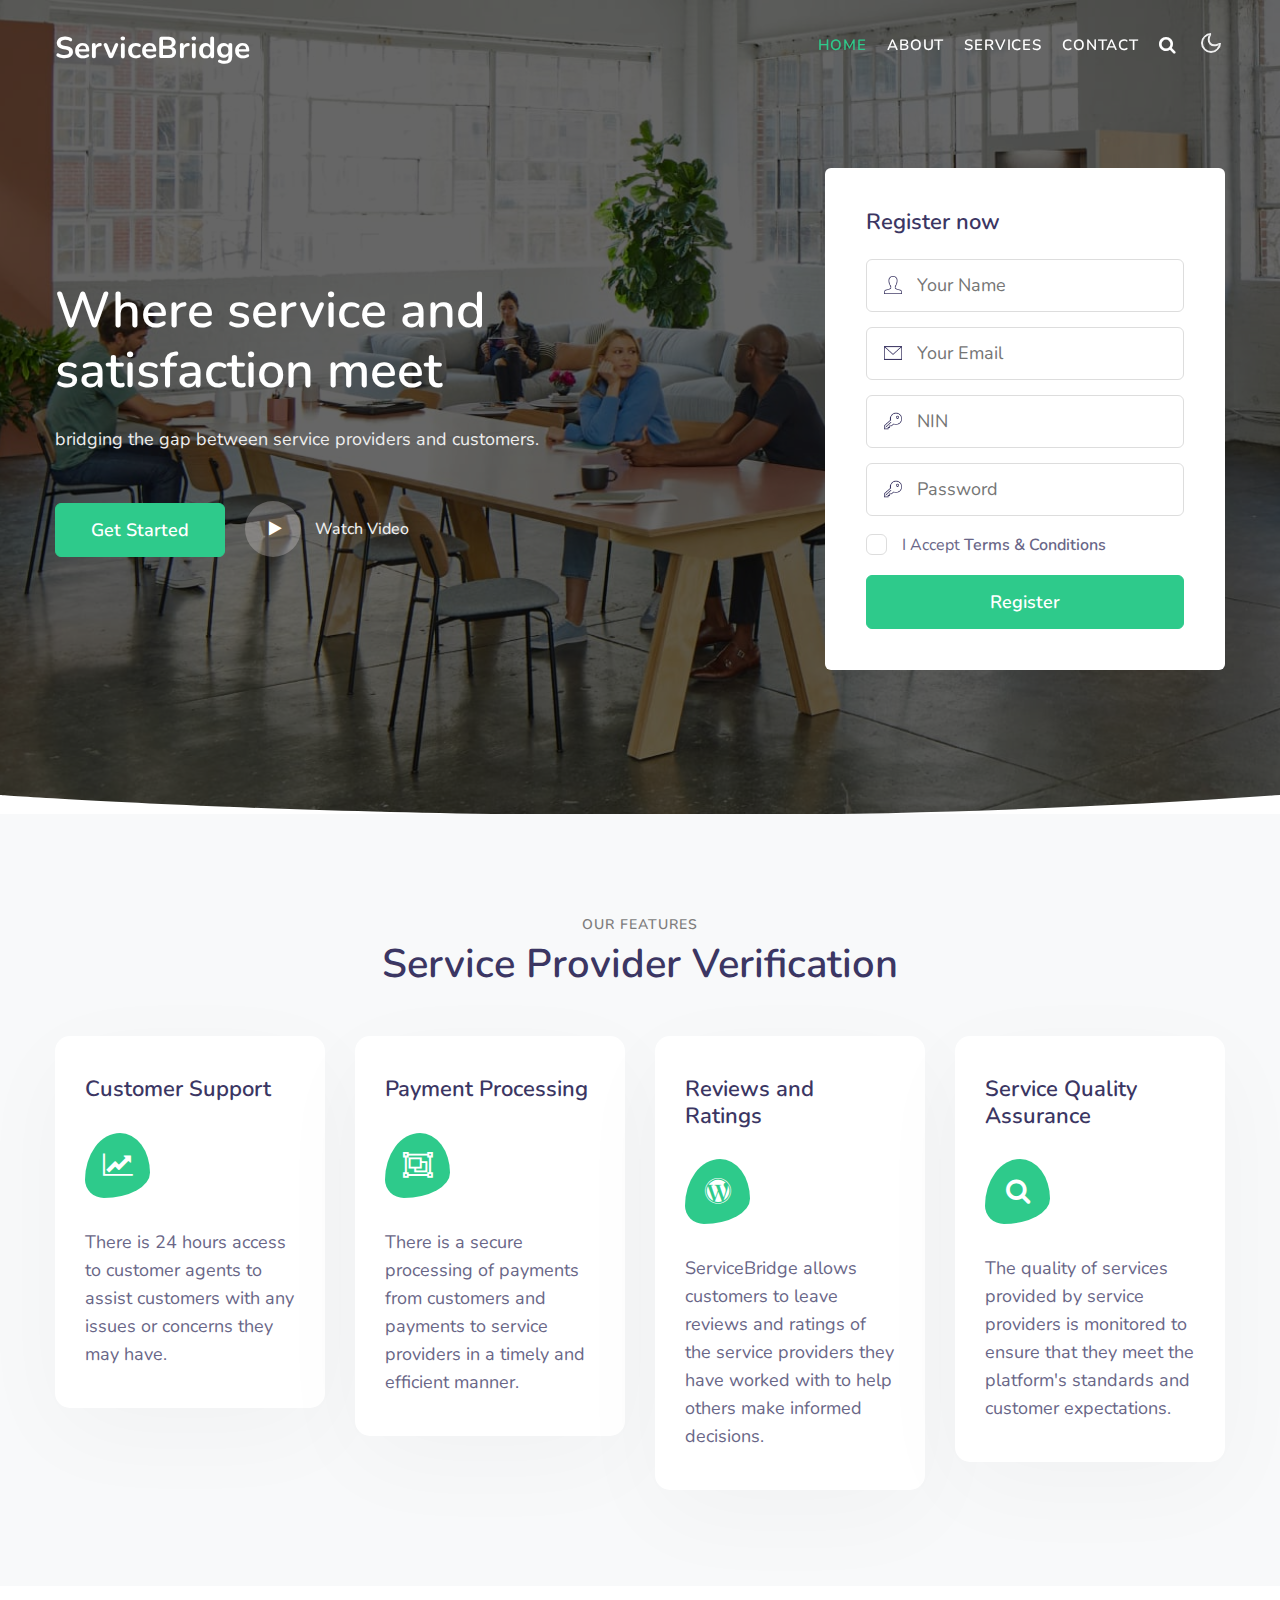
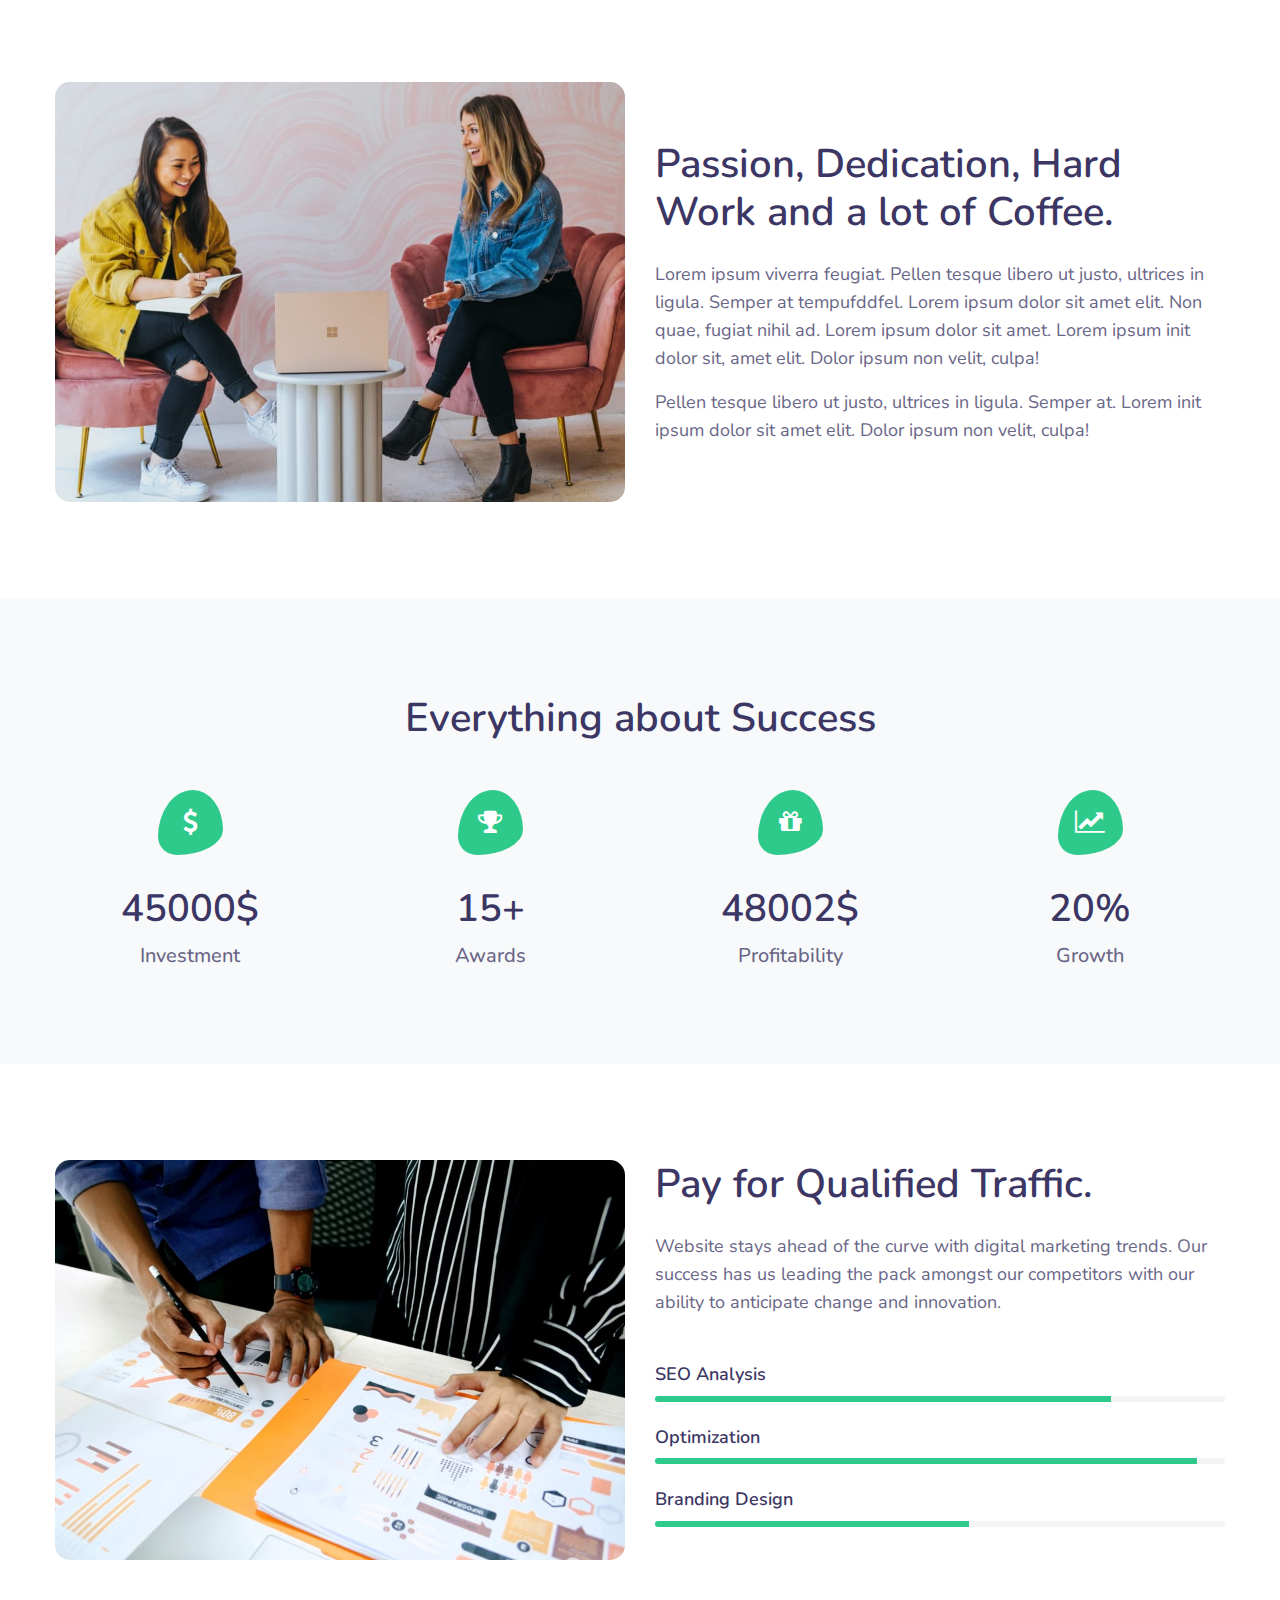
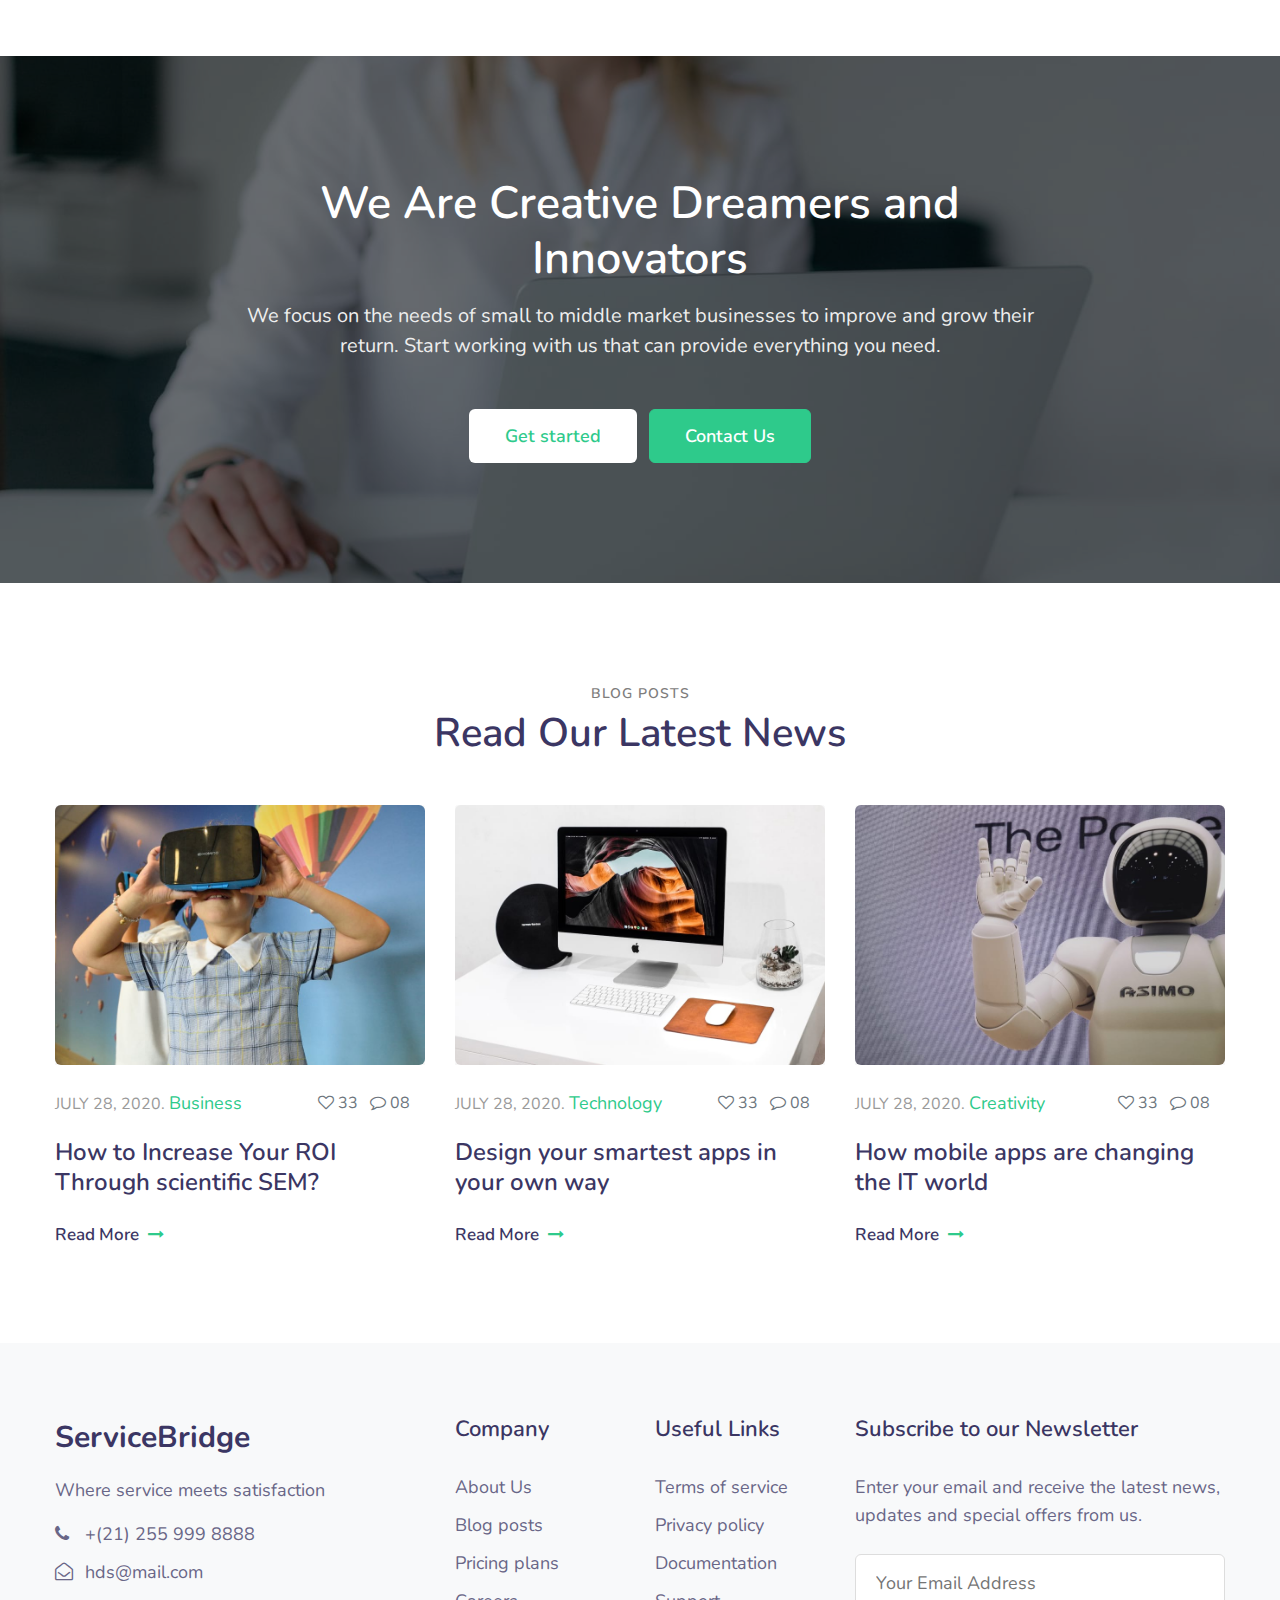
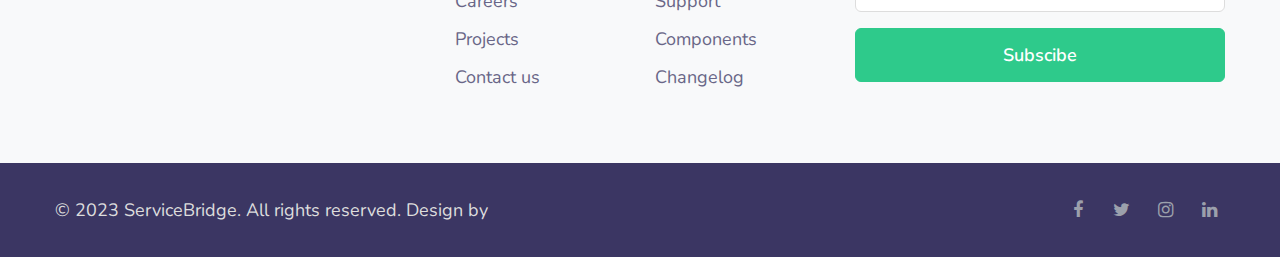
==== index.html @ 6a040a35 "Update index.html" ====
<!doctype html>
<html lang="en">
  <head>
    <!-- Required meta tags -->
    <meta charset="utf-8">
    <meta name="viewport" content="width=device-width, initial-scale=1, shrink-to-fit=no">

    <title>ServiceBridge</title>

    <!-- google fonts -->
    <link href="//fonts.googleapis.com/css?family=Nunito:400,700&display=swap" rel="stylesheet">

    <!-- Template CSS -->
    <link rel="stylesheet" href="assets/css/style-starter.css">
  </head>
  <body>
<!--header-->
<header id="site-header" class="fixed-top">
  <div class="container">
      <nav class="navbar navbar-expand-lg stroke px-0">
          <h1> <a class="navbar-brand" href="index.html">
                 ServiceBridge
              </a></h1>
          <!-- if logo is image enable this   
  <a class="navbar-brand" href="#index.html">
      <img src="image-path" alt="Your logo" title="Your logo" style="height:35px;" />
  </a> -->
          <button class="navbar-toggler  collapsed bg-gradient" type="button" data-toggle="collapse"
              data-target="#navbarTogglerDemo02" aria-controls="navbarTogglerDemo02" aria-expanded="false"
              aria-label="Toggle navigation">
              <span class="navbar-toggler-icon fa icon-expand fa-bars"></span>
              <span class="navbar-toggler-icon fa icon-close fa-times"></span>
          </button>

          <div class="collapse navbar-collapse" id="navbarTogglerDemo02">
              <ul class="navbar-nav ml-auto">
                  <li class="nav-item active">
                      <a class="nav-link" href="index.html">Home <span class="sr-only">(current)</span></a>
                  </li>
                  <li class="nav-item @@about__active">
                      <a class="nav-link" href="about.html">About</a>
                  </li>
                  <li class="nav-item @@services__active">
                      <a class="nav-link" href="services.html">Services</a>
                  </li>
                  <li class="nav-item @@contact__active">
                      <a class="nav-link" href="contact.html">Contact</a>
                  </li>
                  <!--/search-right-->
                  <div class="search-right">
                      <a href="#search" title="search"><span class="fa fa-search" aria-hidden="true"></span></a>
                      <!-- search popup -->
                      <div id="search" class="pop-overlay">
                          <div class="popup">

                              <form action="error.html" method="GET" class="search-box">
                                  <input type="search" placeholder="Enter Keyword" name="search" required="required"
                                      autofocus="">
                                  <button type="submit" class="btn"><span class="fa fa-search"
                                          aria-hidden="true"></span></button>
                              </form>

                          </div>
                          <a class="close" href="#close">×</a>
                      </div>
                      <!-- /search popup -->
                  </div>
                  <!--//search-right-->
              </ul>
          </div>
          <!-- toggle switch for light and dark theme -->
          <div class="mobile-position">
              <nav class="navigation">
                  <div class="theme-switch-wrapper">
                      <label class="theme-switch" for="checkbox">
                          <input type="checkbox" id="checkbox">
                          <div class="mode-container">
                              <i class="gg-sun"></i>
                              <i class="gg-moon"></i>
                          </div>
                      </label>
                  </div>
              </nav>
          </div>
          <!-- //toggle switch for light and dark theme -->
      </nav>
  </div>
</header>
<!--/header-->
<!-- banner section -->
<section id="home" class="w3l-banner py-5">
    <div class="container py-lg-5 py-md-4 mt-lg-0 mt-5">
        <div class="row align-items-center py-lg-5 py-4 mt-4">
            <div class="col-lg-6 col-sm-12">
                <h3 class="mb-md-4 mb-3">Where service and satisfaction meet</h3>
                <p>bridging the gap between service providers and customers.</p>
                <div class="mt-md-5 mt-4">
                    <a class="btn btn-primary btn-style" href="about.html"> Get Started </a>
                    <a href="#small-dialog" class="popup-with-zoom-anim play-view text-center pl-3">
                        <span class="video-play-icon">
                            <span class="fa fa-play"></span>
                        </span>
                    </a>
                    <span class="watch">
                        Watch Video
                    </span>
                    <!-- dialog itself, mfp-hide class is required to make dialog hidden -->
                    <div id="small-dialog" class="zoom-anim-dialog mfp-hide">
                        <iframe src="https://www.youtube.com/embed/d67nLyjN4hQ" allow="autoplay; fullscreen"
                            allowfullscreen=""></iframe>
                    </div>
                </div>
            </div>
            <div class="col-lg-5 offset-lg-1 col-md-8 col-sm-10 mt-lg-0 mt-5">
                <div class="banner-form-w3">
                    <!-- banner form -->
                    <form action="#" method="post">
                        <h5 class="mb-4">Register now</h5>
                        <div class="form-style-w3ls">
                            <input placeholder="Your Name" name="name" type="text" required="">
                            <input placeholder="Your Email" name="email" type="email" required="">
                            <input placeholder="NIN" name="NIN" type="password" required="">
                            <input placeholder="Password" name="password" type="password" required="">
                            <label class="check-remember container1 mb-3">
                                <input type="checkbox">
                                <span class="checkmark"></span>
                            </label>
                            <p class="remember mb-3">I Accept <a href="#accept">Terms & Conditions</a></p>

                            <button class="btn btn-style btn-primary w-100"> Register</button>
                        </div>
                    </form>
                    <!-- //banner form -->
                </div>
            </div>
        </div>
    </div>
</section>
<!-- //banner section -->
<!-- banner bottom shape -->
<div class="position-relative">
    <div class="shape overflow-hidden">
        <svg viewBox="0 0 2880 48" fill="none" xmlns="http://www.w3.org/2000/svg">
            <path d="M0 48H1437.5H2880V0H2160C1442.5 52 720 0 720 0H0V48Z" fill="currentColor"></path>
        </svg>
    </div>
</div>
<!-- banner bottom shape -->

<!-- /bottom-grids-->
	<section class="w3l-bottom-grids-6 py-5" id="features">
		<div class="container py-lg-5 py-md-4">
            <div class="text-center">
                <span class="title-small">Our Features</span>
                <h3 class="title-big mb-sm-5 mb-4 pb-sm-0 pb-2">Service Provider Verification</h3>
            </div>
			<div class="grids-area-hny main-cont-wthree-fea row">
				<div class="col-lg-3 col-md-6 grids-feature">
					<div class="area-box">
						<h4><a href="#feature" class="title-head">Customer Support</a></h4>
						<span class="fa fa-line-chart"></span>
						<p>There is 24 hours access to customer agents to assist customers with any issues or concerns they may have.</p>
					</div>
				</div>
				<div class="col-lg-3 col-md-6 grids-feature mt-sm-0 mt-4">
					<div class="area-box">
						<h4><a href="#feature" class="title-head">Payment Processing</a></h4>
						<span class="fa fa-object-group"></span>
						<p>There is a secure processing of payments from customers and payments to service providers in a timely and efficient manner.</p>
					</div>
				</div>
				<div class="col-lg-3 col-md-6 grids-feature mt-lg-0 mt-4">
					<div class="area-box">
						<h4><a href="#feature" class="title-head">Reviews and Ratings</a></h4>
						<span class="fa fa-wordpress"></span>
						<p>ServiceBridge allows customers to leave reviews and ratings of the service providers they have worked with to help others make informed decisions.</p>
					</div>
				</div>
				<div class="col-lg-3 col-md-6 grids-feature mt-lg-0 mt-4">
					<div class="area-box">
						<h4><a href="#feature" class="title-head">Service Quality Assurance</a></h4>
						<span class="fa fa-search"></span>
						<p>The quality of services provided by service providers is monitored to ensure that they meet the platform's standards and customer expectations.</p>
					</div>
				</div>
			</div>
		</div>
	</section>
	<!-- //bottom-grids-->
<!-- home page about section -->
<section class="w3l-index3" id="about">
    <div class="midd-w3 py-5">
        <div class="container py-lg-5 py-md-3">
            <div class="row">
                <div class="col-lg-6">
                    <div class="position-relative">
                        <img src="assets/images/about1.jpg" alt="" class="radius-image-full img-fluid">
                    </div>
                </div>
                <div class="col-lg-6 mt-lg-0 mt-md-5 mt-4 align-self">
                    <h3 class="title-big mx-0">Passion, Dedication, Hard Work and a lot of Coffee.</h3>
                    <p class="mt-md-4 mt-3">Lorem ipsum viverra feugiat. Pellen tesque libero ut justo,
                        ultrices in ligula. Semper at tempufddfel. Lorem ipsum dolor sit amet 
                        elit. Non quae, fugiat nihil ad. Lorem ipsum dolor sit amet. Lorem ipsum init
                        dolor sit, amet elit. Dolor ipsum non velit, culpa!</p>
                    <p class="mt-3">Pellen tesque libero ut justo,
                        ultrices in ligula. Semper at. Lorem init ipsum dolor sit amet elit. Dolor ipsum non velit, culpa!</p>
                </div>
            </div>
        </div>
    </div>
</section>
<!-- //home page about section -->

<!-- stats -->
<section class="w3l-stats py-lg-5 py-4" id="stats">
    <div class="container py-md-5 py-4">
        <h3 class="title-big mb-md-5 mb-5 text-center">Everything about Success</h3>
        <div class="row stats-con">
            <div class="col-md-3 col-6 stats_info counter_grid">
                <span class="fa fa-dollar"></span>
                <p class="counter">45000$</p>
                <h4>Investment</h4>
            </div>
            <div class="col-md-3 col-6 stats_info counter_grid1">
                <span class="fa fa-trophy"></span>
                <p class="counter">15+</p>
                <h4>Awards</h4>
            </div>
            <div class="col-md-3 col-6 stats_info counter_grid mt-md-0 mt-5">
                <span class="fa fa-gift"></span>
                <p class="counter">48002$</p>
                <h4>Profitability</h4>
            </div>
            <div class="col-md-3 col-6 stats_info counter_grid2 mt-md-0 mt-5">
                <span class="fa fa-line-chart"></span>
                <p class="counter">20%</p>
                <h4>Growth</h4>
            </div>
        </div>
    </div>
</section>
<!-- //stats -->


<!-- home page skills section -->
<section class="w3l-skills" id="skills">
    <div class="midd-w3 py-5">
        <div class="container py-lg-5 py-md-3">
            <div class="row">
                <div class="col-lg-6">
                    <img src="assets/images/seo.jpg" alt="" class="radius-image-full img-fluid">
                </div>
                <div class="col-lg-6 mt-lg-0 mt-md-5 mt-4">
                    <h3 class="title-big mx-0">Pay for Qualified Traffic.</h3>
                    <p class="mt-md-4 mt-3">Website stays ahead of the curve with digital marketing trends. Our success has us
                        leading the pack amongst our competitors with our ability to anticipate change
                        and innovation. </p>
                    <div class="skills-bars mt-md-5 mt-4">
                        <div class="progress-info">
                            <h6 class="progress-tittle">SEO Analysis</h6>
                            <div class="progress">
                                <div class="progress-bar progress-bar-striped" role="progressbar" style="width: 80%"
                                    aria-valuenow="80" aria-valuemin="0" aria-valuemax="100">
                                </div>
                            </div>
                        </div>
                        <div class="progress-info">
                            <h6 class="progress-tittle">Optimization
                            </h6>
                            <div class="progress">
                                <div class="progress-bar progress-bar-striped" role="progressbar" style="width: 95%"
                                    aria-valuenow="95" aria-valuemin="0" aria-valuemax="100">
                                </div>
                            </div>
                        </div>
                        <div class="progress-info">
                            <h6 class="progress-tittle">Branding Design</h6>
                            <div class="progress">
                                <div class="progress-bar progress-bar-striped" role="progressbar" style="width: 55%"
                                    aria-valuenow="55" aria-valuemin="0" aria-valuemax="100">
                                </div>
                            </div>
                        </div>
                    </div>
                </div>
            </div>
        </div>
    </div>
</section>
<!-- //home page skills section -->

<!-- middle -->
<div class="middle py-5">
    <div class="container py-lg-5 py-md-4">
        <div class="welcome-left text-center py-lg-4">
            <h3 class="title-big">We Are Creative Dreamers and Innovators</h3>
            <p>We focus on the needs of small to middle market businesses to improve and grow their return. Start
                working with us that can provide everything you need.</p>
            <a href="#started" class="btn btn-style btn-white mt-sm-5 mt-4 mr-2">Get started</a>
            <a href="contact.html" class="btn btn-style btn-primary mt-sm-5 mt-4">Contact Us</a>
        </div>
    </div>
</div>
<!-- //middle -->
<div class="w3l-homeblog py-5" id="homeblog">
    <div class="container py-lg-5 py-md-4">
        <h6 class="title-small text-center">Blog posts</h6>
        <h3 class="title-big mb-md-5 mb-4 pb-md-0 pb-2 text-center">Read Our Latest News</h3>
        <div class="text11-content">
            <div class="row">
                <div class="col-lg-4 col-md-6 item">
                    <div class="card">
                        <div class="card-header p-0 position-relative border-0">
                            <a href="#blog-single">
                                <img class="card-img-bottom d-block radius-image" src="assets/images/blog1.jpg"
                                    alt="Card image cap">
                            </a>
                        </div>
                        <div class="card-body p-0 blog-details">
                            <div class="bottom mt-4">
                                <div>
                                    <h6 class="">July 28, 2020.</h6>
                                    <a href="#admin" class="post">Business</a>
                                </div>
                                <ul class="list-unstyled mb-0">
                                    <li class="list-inline-item mr-2 mb-0"><a href="#url" class="text-muted like"><i
                                                class="fa fa-heart-o mr-1"></i>33</a></li>
                                    <li class="list-inline-item"><a href="#url" class="text-muted comments"><i
                                                class="fa fa-comment-o mr-1"></i>08</a></li>
                                </ul>
                            </div>
                            <a href="#blog-single" class="blog-desc">How to Increase Your ROI Through scientific
                                SEM?</a>
                            <a href="#read" class="read">Read more <span class="fa fa-long-arrow-right"></span></a>
                        </div>
                    </div>
                </div>
                <div class="col-lg-4 col-md-6 item mt-md-0 mt-5">
                    <div class="card">
                        <div class="card-header p-0 position-relative border-0">
                            <a href="#blog-single">
                                <img class="card-img-bottom d-block radius-image" src="assets/images/blog2.jpg"
                                    alt="Card image cap">
                            </a>
                        </div>
                        <div class="card-body p-0 blog-details">
                            <div class="bottom mt-4">
                                <div>
                                    <h6 class="">July 28, 2020.</h6>
                                    <a href="#admin" class="post">Technology</a>
                                </div>
                                <ul class="list-unstyled mb-0">
                                    <li class="list-inline-item mr-2 mb-0"><a href="#url" class="text-muted like"><i
                                                class="fa fa-heart-o mr-1"></i>33</a></li>
                                    <li class="list-inline-item"><a href="#url" class="text-muted comments"><i
                                                class="fa fa-comment-o mr-1"></i>08</a></li>
                                </ul>
                            </div>
                            <a href="#blog-single" class="blog-desc">
                                Design your smartest apps in your own way
                            </a>
                            <a href="#read" class="read">Read more <span class="fa fa-long-arrow-right"></span></a>
                        </div>
                    </div>
                </div>
                <div class="col-lg-4 col-md-6 item mt-lg-0 mt-5">
                    <div class="card">
                        <div class="card-header p-0 position-relative border-0">
                            <a href="#blog-single">
                                <img class="card-img-bottom d-block radius-image" src="assets/images/blog3.jpg"
                                    alt="Card image cap">
                            </a>
                        </div>
                        <div class="card-body p-0 blog-details">
                            <div class="bottom mt-4">
                                <div>
                                    <h6 class="">July 28, 2020.</h6>
                                    <a href="#admin" class="post">Creativity</a>
                                </div>
                                <ul class="list-unstyled mb-0">
                                    <li class="list-inline-item mr-2 mb-0"><a href="#url" class="text-muted like"><i
                                                class="fa fa-heart-o mr-1"></i>33</a></li>
                                    <li class="list-inline-item"><a href="#url" class="text-muted comments"><i
                                                class="fa fa-comment-o mr-1"></i>08</a></li>
                                </ul>
                            </div>
                            <a href="#blog-single" class="blog-desc">How mobile apps are changing the IT
                                world</a>
                            <a href="#read" class="read">Read more <span class="fa fa-long-arrow-right"></span></a>
                        </div>
                    </div>
                </div>


            </div>
        </div>
    </div>
</div>
<!-- footer -->
<section class="w3l-footer-29-main">
  <div class="footer-29 py-5">
    <div class="container py-lg-4">
      <div class="row footer-top-29">
        <div class="col-lg-4 col-md-6 col-sm-7 footer-list-29 footer-1 pr-lg-5">
          <div class="footer-logo mb-3">
            <a class="navbar-brand" href="index.html">ServiceBridge</a>
          </div>
          <p>Where service meets satisfaction</p>
          <ul class="mt-3">
            <li><a href="tel:+(21) 255 999 8888"><span class="fa fa-phone"></span> +(21) 255 999 8888</a></li>
            <li><a href="mailto:hdk@mail.com" class="mail"><span class="fa fa-envelope-open-o"></span>
                hds@mail.com</a></li>
          </ul>
        </div>
        <div class="col-lg-2 col-md-6 col-sm-5 col-6 footer-list-29 footer-2 mt-sm-0 mt-5">

          <ul>
            <h6 class="footer-title-29">Company</h6>
            <li><a href="about.html">About Us</a></li>
            <li><a href="#blog"> Blog posts</a></li>
            <li><a href="services.html#pricing"> Pricing plans</a></li>
            <li><a href="#careers"> Careers</a></li>
            <li><a href="#projects"> Projects</a></li>
            <li><a href="contact.html">Contact us</a></li>
          </ul>
        </div>
        <div class="col-lg-2 col-md-6 col-sm-5 col-6 footer-list-29 footer-3 mt-lg-0 mt-5">
          <h6 class="footer-title-29">Useful Links</h6>
          <ul>
            <li><a href="#terms">Terms of service</a></li>
            <li><a href="#privacy"> Privacy policy</a></li>
            <li><a href="#doc"> Documentation</a></li>
            <li><a href="#support"> Support</a></li>
            <li><a href="#components"> Components</a></li>
            <li><a href="#changelog"> Changelog</a></li>
          </ul>

        </div>
        <div class="col-lg-4 col-md-6 col-sm-7 footer-list-29 footer-4 mt-lg-0 mt-5">
          <h6 class="footer-title-29">Subscribe to our Newsletter </h6>
          <p>Enter your email and receive the latest news, updates and special offers from us.</p>

          <form action="#" class="subscribe" method="post">
            <input type="email" name="email" placeholder="Your Email Address" required="">
            <button class="btn btn-style btn-primary w-100 mt-3">Subscibe</button>
          </form>
        </div>
      </div>
    </div>
  </div>
</section>
<!-- //footer -->

<!-- copyright -->
<section class="w3l-copyright">
  <div class="container">
    <div class="row bottom-copies">
      <p class="col-lg-8 copy-footer-29">© 2023 ServiceBridge. All rights reserved. Design by <a
          href="" target="_blank">
          </a></p>

      <div class="col-lg-4 main-social-footer-29">
        <a href="#facebook" class="facebook"><span class="fa fa-facebook"></span></a>
        <a href="#twitter" class="twitter"><span class="fa fa-twitter"></span></a>
        <a href="#instagram" class="instagram"><span class="fa fa-instagram"></span></a>
        <a href="#linkedin" class="linkedin"><span class="fa fa-linkedin"></span></a>
      </div>

    </div>
  </div>

  <!-- move top -->
  <button onclick="topFunction()" id="movetop" title="Go to top">
    &#10548;
  </button>
  <script>
    // When the user scrolls down 20px from the top of the document, show the button
    window.onscroll = function () {
      scrollFunction()
    };

    function scrollFunction() {
      if (document.body.scrollTop > 20 || document.documentElement.scrollTop > 20) {
        document.getElementById("movetop").style.display = "block";
      } else {
        document.getElementById("movetop").style.display = "none";
      }
    }

    // When the user clicks on the button, scroll to the top of the document
    function topFunction() {
      document.body.scrollTop = 0;
      document.documentElement.scrollTop = 0;
    }
  </script>
  <!-- /move top -->
</section>
<!-- //copyright -->

<script src="assets/js/jquery-3.3.1.min.js"></script> <!-- Common jquery plugin -->

<script src="assets/js/theme-change.js"></script><!-- theme switch js (light and dark)-->

<script src="assets/js/owl.carousel.js"></script><!-- owl carousel -->

<!-- script for tesimonials carousel slider -->
<script>
  $(document).ready(function () {
    $("#owl-demo1").owlCarousel({
      loop: true,
      margin: 20,
      nav: false,
      responsiveClass: true,
      responsive: {
        0: {
          items: 1,
          nav: false
        },
        1000: {
          items: 1,
          nav: false,
          loop: false
        }
      }
    })
  })
</script>
<!-- //script for tesimonials carousel slider -->

<!-- magnific popup -->
<script src="assets/js/jquery.magnific-popup.min.js"></script>
<script>
  $(document).ready(function () {
    $('.popup-with-zoom-anim').magnificPopup({
      type: 'inline',

      fixedContentPos: false,
      fixedBgPos: true,

      overflowY: 'auto',

      closeBtnInside: true,
      preloader: false,

      midClick: true,
      removalDelay: 300,
      mainClass: 'my-mfp-zoom-in'
    });

    $('.popup-with-move-anim').magnificPopup({
      type: 'inline',

      fixedContentPos: false,
      fixedBgPos: true,

      overflowY: 'auto',

      closeBtnInside: true,
      preloader: false,

      midClick: true,
      removalDelay: 300,
      mainClass: 'my-mfp-slide-bottom'
    });
  });
</script>
<!-- //magnific popup -->

<!--/MENU-JS-->
<script>
  $(window).on("scroll", function () {
    var scroll = $(window).scrollTop();

    if (scroll >= 80) {
      $("#site-header").addClass("nav-fixed");
    } else {
      $("#site-header").removeClass("nav-fixed");
    }
  });

  //Main navigation Active Class Add Remove
  $(".navbar-toggler").on("click", function () {
    $("header").toggleClass("active");
  });
  $(document).on("ready", function () {
    if ($(window).width() > 991) {
      $("header").removeClass("active");
    }
    $(window).on("resize", function () {
      if ($(window).width() > 991) {
        $("header").removeClass("active");
      }
    });
  });
</script>
<!--//MENU-JS-->

<!-- disable body scroll which navbar is in active -->
<script>
  $(function () {
    $('.navbar-toggler').click(function () {
      $('body').toggleClass('noscroll');
    })
  });
</script>
<!-- //disable body scroll which navbar is in active -->

<!--bootstrap-->
<script src="assets/js/bootstrap.min.js"></script>
<!-- //bootstrap-->

</body>

</html>
---- assets/css/style-starter.css ----
@charset "UTF-8";
/*--
Author: W3layouts
Author URL: http://w3layouts.com
--*/
/*!
 * Bootstrap v4.4.1 (https://getbootstrap.com/)
 * Copyright 2011-2019 The Bootstrap Authors
 * Copyright 2011-2019 Twitter, Inc.
 * Licensed under MIT (https://github.com/twbs/bootstrap/blob/master/LICENSE)
 */
:root {
  --blue: #007bff;
  --indigo: #6610f2;
  --purple: #6f42c1;
  --pink: #e83e8c;
  --red: #dc3545;
  --orange: #fd7e14;
  --yellow: #ffc107;
  --green: #28a745;
  --teal: #20c997;
  --cyan: #17a2b8;
  --white: #fff;
  --gray: #6c757d;
  --gray-dark: #343a40;
  --primary: #2eca8b;
  --secondary: #3B3663;
  --success: #28a745;
  --info: #17a2b8;
  --warning: #ffc107;
  --danger: #dc3545;
  --light: #f8f9fa;
  --dark: #343a40;
  --breakpoint-xs: 0;
  --breakpoint-sm: 576px;
  --breakpoint-md: 768px;
  --breakpoint-lg: 992px;
  --breakpoint-xl: 1200px;
  --font-family-sans-serif: -apple-system, BlinkMacSystemFont, "Segoe UI", Roboto, "Helvetica Neue", Arial, "Noto Sans", sans-serif, "Apple Color Emoji", "Segoe UI Emoji", "Segoe UI Symbol", "Noto Color Emoji";
  --font-family-monospace: SFMono-Regular, Menlo, Monaco, Consolas, "Liberation Mono", "Courier New", monospace; }

*,
*::before,
*::after {
  box-sizing: border-box; }

html {
  font-family: sans-serif;
  line-height: 1.15;
  -webkit-text-size-adjust: 100%;
  -webkit-tap-highlight-color: rgba(0, 0, 0, 0); }

article, aside, figcaption, figure, footer, header, hgroup, main, nav, section {
  display: block; }

body {
  margin: 0;
  font-family: -apple-system, BlinkMacSystemFont, "Segoe UI", Roboto, "Helvetica Neue", Arial, "Noto Sans", sans-serif, "Apple Color Emoji", "Segoe UI Emoji", "Segoe UI Symbol", "Noto Color Emoji";
  font-size: 1rem;
  font-weight: 400;
  line-height: 1.5;
  color: #212529;
  text-align: left;
  background-color: #fff; }

[tabindex="-1"]:focus:not(:focus-visible) {
  outline: 0 !important; }

hr {
  box-sizing: content-box;
  height: 0;
  overflow: visible; }

h1, h2, h3, h4, h5, h6 {
  margin-top: 0;
  margin-bottom: 0.5rem; }

p {
  margin-top: 0;
  margin-bottom: 1rem; }

abbr[title],
abbr[data-original-title] {
  text-decoration: underline;
  -webkit-text-decoration: underline dotted;
          text-decoration: underline dotted;
  cursor: help;
  border-bottom: 0;
  -webkit-text-decoration-skip-ink: none;
          text-decoration-skip-ink: none; }

address {
  margin-bottom: 1rem;
  font-style: normal;
  line-height: inherit; }

ol,
ul,
dl {
  margin-top: 0;
  margin-bottom: 1rem; }

ol ol,
ul ul,
ol ul,
ul ol {
  margin-bottom: 0; }

dt {
  font-weight: 700; }

dd {
  margin-bottom: .5rem;
  margin-left: 0; }

blockquote {
  margin: 0 0 1rem; }

b,
strong {
  font-weight: bolder; }

small {
  font-size: 80%; }

sub,
sup {
  position: relative;
  font-size: 75%;
  line-height: 0;
  vertical-align: baseline; }

sub {
  bottom: -.25em; }

sup {
  top: -.5em; }

a {
  color: #2eca8b;
  text-decoration: none;
  background-color: transparent; }
  a:hover {
    color: #208c60;
    text-decoration: underline; }

a:not([href]) {
  color: inherit;
  text-decoration: none; }
  a:not([href]):hover {
    color: inherit;
    text-decoration: none; }

pre,
code,
kbd,
samp {
  font-family: SFMono-Regular, Menlo, Monaco, Consolas, "Liberation Mono", "Courier New", monospace;
  font-size: 1em; }

pre {
  margin-top: 0;
  margin-bottom: 1rem;
  overflow: auto; }

figure {
  margin: 0 0 1rem; }

img {
  vertical-align: middle;
  border-style: none; }

svg {
  overflow: hidden;
  vertical-align: middle; }

table {
  border-collapse: collapse; }

caption {
  padding-top: 0.75rem;
  padding-bottom: 0.75rem;
  color: #6c757d;
  text-align: left;
  caption-side: bottom; }

th {
  text-align: inherit; }

label {
  display: inline-block;
  margin-bottom: 0.5rem; }

button {
  border-radius: 0; }

button:focus {
  outline: 1px dotted;
  outline: 5px auto -webkit-focus-ring-color; }

input,
button,
select,
optgroup,
textarea {
  margin: 0;
  font-family: inherit;
  font-size: inherit;
  line-height: inherit; }

button,
input {
  overflow: visible; }

button,
select {
  text-transform: none; }

select {
  word-wrap: normal; }

button,
[type="button"],
[type="reset"],
[type="submit"] {
  -webkit-appearance: button; }

button:not(:disabled),
[type="button"]:not(:disabled),
[type="reset"]:not(:disabled),
[type="submit"]:not(:disabled) {
  cursor: pointer; }

button::-moz-focus-inner,
[type="button"]::-moz-focus-inner,
[type="reset"]::-moz-focus-inner,
[type="submit"]::-moz-focus-inner {
  padding: 0;
  border-style: none; }

input[type="radio"],
input[type="checkbox"] {
  box-sizing: border-box;
  padding: 0; }

input[type="date"],
input[type="time"],
input[type="datetime-local"],
input[type="month"] {
  -webkit-appearance: listbox; }

textarea {
  overflow: auto;
  resize: vertical; }

fieldset {
  min-width: 0;
  padding: 0;
  margin: 0;
  border: 0; }

legend {
  display: block;
  width: 100%;
  max-width: 100%;
  padding: 0;
  margin-bottom: .5rem;
  font-size: 1.5rem;
  line-height: inherit;
  color: inherit;
  white-space: normal; }
  @media (max-width: 1200px) {
    legend {
      font-size: calc(1.275rem + 0.3vw) ; } }

progress {
  vertical-align: baseline; }

[type="number"]::-webkit-inner-spin-button,
[type="number"]::-webkit-outer-spin-button {
  height: auto; }

[type="search"] {
  outline-offset: -2px;
  -webkit-appearance: none; }

[type="search"]::-webkit-search-decoration {
  -webkit-appearance: none; }

::-webkit-file-upload-button {
  font: inherit;
  -webkit-appearance: button; }

output {
  display: inline-block; }

summary {
  display: list-item;
  cursor: pointer; }

template {
  display: none; }

[hidden] {
  display: none !important; }

h1, h2, h3, h4, h5, h6,
.h1, .h2, .h3, .h4, .h5, .h6 {
  margin-bottom: 0.5rem;
  font-weight: 500;
  line-height: 1.2; }

h1, .h1 {
  font-size: 2.5rem; }
  @media (max-width: 1200px) {
    h1, .h1 {
      font-size: calc(1.375rem + 1.5vw) ; } }

h2, .h2 {
  font-size: 2rem; }
  @media (max-width: 1200px) {
    h2, .h2 {
      font-size: calc(1.325rem + 0.9vw) ; } }

h3, .h3 {
  font-size: 1.75rem; }
  @media (max-width: 1200px) {
    h3, .h3 {
      font-size: calc(1.3rem + 0.6vw) ; } }

h4, .h4 {
  font-size: 1.5rem; }
  @media (max-width: 1200px) {
    h4, .h4 {
      font-size: calc(1.275rem + 0.3vw) ; } }

h5, .h5 {
  font-size: 1.25rem; }

h6, .h6 {
  font-size: 1rem; }

.lead {
  font-size: 1.25rem;
  font-weight: 300; }

.display-1 {
  font-size: 6rem;
  font-weight: 300;
  line-height: 1.2; }
  @media (max-width: 1200px) {
    .display-1 {
      font-size: calc(1.725rem + 5.7vw) ; } }

.display-2 {
  font-size: 5.5rem;
  font-weight: 300;
  line-height: 1.2; }
  @media (max-width: 1200px) {
    .display-2 {
      font-size: calc(1.675rem + 5.1vw) ; } }

.display-3 {
  font-size: 4.5rem;
  font-weight: 300;
  line-height: 1.2; }
  @media (max-width: 1200px) {
    .display-3 {
      font-size: calc(1.575rem + 3.9vw) ; } }

.display-4 {
  font-size: 3.5rem;
  font-weight: 300;
  line-height: 1.2; }
  @media (max-width: 1200px) {
    .display-4 {
      font-size: calc(1.475rem + 2.7vw) ; } }

hr {
  margin-top: 1rem;
  margin-bottom: 1rem;
  border: 0;
  border-top: 1px solid rgba(0, 0, 0, 0.1); }

small,
.small {
  font-size: 80%;
  font-weight: 400; }

mark,
.mark {
  padding: 0.2em;
  background-color: #fcf8e3; }

.list-unstyled {
  padding-left: 0;
  list-style: none; }

.list-inline {
  padding-left: 0;
  list-style: none; }

.list-inline-item {
  display: inline-block; }
  .list-inline-item:not(:last-child) {
    margin-right: 0.5rem; }

.initialism {
  font-size: 90%;
  text-transform: uppercase; }

.blockquote {
  margin-bottom: 1rem;
  font-size: 1.25rem; }

.blockquote-footer {
  display: block;
  font-size: 80%;
  color: #6c757d; }
  .blockquote-footer::before {
    content: "\2014\00A0"; }

.img-fluid {
  max-width: 100%;
  height: auto; }

.img-thumbnail {
  padding: 0.25rem;
  background-color: #fff;
  border: 1px solid #dee2e6;
  border-radius: 0.25rem;
  max-width: 100%;
  height: auto; }

.figure {
  display: inline-block; }

.figure-img {
  margin-bottom: 0.5rem;
  line-height: 1; }

.figure-caption {
  font-size: 90%;
  color: #6c757d; }

code {
  font-size: 87.5%;
  color: #e83e8c;
  word-wrap: break-word; }
  a > code {
    color: inherit; }

kbd {
  padding: 0.2rem 0.4rem;
  font-size: 87.5%;
  color: #fff;
  background-color: #212529;
  border-radius: 0.2rem; }
  kbd kbd {
    padding: 0;
    font-size: 100%;
    font-weight: 700; }

pre {
  display: block;
  font-size: 87.5%;
  color: #212529; }
  pre code {
    font-size: inherit;
    color: inherit;
    word-break: normal; }

.pre-scrollable {
  max-height: 340px;
  overflow-y: scroll; }

.container {
  width: 100%;
  padding-right: 15px;
  padding-left: 15px;
  margin-right: auto;
  margin-left: auto; }
  @media (min-width: 576px) {
    .container {
      max-width: 540px; } }
  @media (min-width: 768px) {
    .container {
      max-width: 720px; } }
  @media (min-width: 992px) {
    .container {
      max-width: 960px; } }
  @media (min-width: 1200px) {
    .container {
      max-width: 1140px; } }

.container-fluid, .container-sm, .container-md, .container-lg, .container-xl {
  width: 100%;
  padding-right: 15px;
  padding-left: 15px;
  margin-right: auto;
  margin-left: auto; }

@media (min-width: 576px) {
  .container, .container-sm {
    max-width: 540px; } }

@media (min-width: 768px) {
  .container, .container-sm, .container-md {
    max-width: 720px; } }

@media (min-width: 992px) {
  .container, .container-sm, .container-md, .container-lg {
    max-width: 960px; } }

@media (min-width: 1200px) {
  .container, .container-sm, .container-md, .container-lg, .container-xl {
    max-width: 1140px; } }

.row {
  display: flex;
  flex-wrap: wrap;
  margin-right: -15px;
  margin-left: -15px; }

.no-gutters {
  margin-right: 0;
  margin-left: 0; }
  .no-gutters > .col,
  .no-gutters > [class*="col-"] {
    padding-right: 0;
    padding-left: 0; }

.col-1, .col-2, .col-3, .col-4, .col-5, .col-6, .col-7, .col-8, .col-9, .col-10, .col-11, .col-12, .col,
.col-auto, .col-sm-1, .col-sm-2, .col-sm-3, .col-sm-4, .col-sm-5, .col-sm-6, .col-sm-7, .col-sm-8, .col-sm-9, .col-sm-10, .col-sm-11, .col-sm-12, .col-sm,
.col-sm-auto, .col-md-1, .col-md-2, .col-md-3, .col-md-4, .col-md-5, .col-md-6, .col-md-7, .col-md-8, .col-md-9, .col-md-10, .col-md-11, .col-md-12, .col-md,
.col-md-auto, .col-lg-1, .col-lg-2, .col-lg-3, .col-lg-4, .col-lg-5, .col-lg-6, .col-lg-7, .col-lg-8, .col-lg-9, .col-lg-10, .col-lg-11, .col-lg-12, .col-lg,
.col-lg-auto, .col-xl-1, .col-xl-2, .col-xl-3, .col-xl-4, .col-xl-5, .col-xl-6, .col-xl-7, .col-xl-8, .col-xl-9, .col-xl-10, .col-xl-11, .col-xl-12, .col-xl,
.col-xl-auto {
  position: relative;
  width: 100%;
  padding-right: 15px;
  padding-left: 15px; }

.col {
  flex-basis: 0;
  flex-grow: 1;
  max-width: 100%; }

.row-cols-1 > * {
  flex: 0 0 100%;
  max-width: 100%; }

.row-cols-2 > * {
  flex: 0 0 50%;
  max-width: 50%; }

.row-cols-3 > * {
  flex: 0 0 33.33333%;
  max-width: 33.33333%; }

.row-cols-4 > * {
  flex: 0 0 25%;
  max-width: 25%; }

.row-cols-5 > * {
  flex: 0 0 20%;
  max-width: 20%; }

.row-cols-6 > * {
  flex: 0 0 16.66667%;
  max-width: 16.66667%; }

.col-auto {
  flex: 0 0 auto;
  width: auto;
  max-width: 100%; }

.col-1 {
  flex: 0 0 8.33333%;
  max-width: 8.33333%; }

.col-2 {
  flex: 0 0 16.66667%;
  max-width: 16.66667%; }

.col-3 {
  flex: 0 0 25%;
  max-width: 25%; }

.col-4 {
  flex: 0 0 33.33333%;
  max-width: 33.33333%; }

.col-5 {
  flex: 0 0 41.66667%;
  max-width: 41.66667%; }

.col-6 {
  flex: 0 0 50%;
  max-width: 50%; }

.col-7 {
  flex: 0 0 58.33333%;
  max-width: 58.33333%; }

.col-8 {
  flex: 0 0 66.66667%;
  max-width: 66.66667%; }

.col-9 {
  flex: 0 0 75%;
  max-width: 75%; }

.col-10 {
  flex: 0 0 83.33333%;
  max-width: 83.33333%; }

.col-11 {
  flex: 0 0 91.66667%;
  max-width: 91.66667%; }

.col-12 {
  flex: 0 0 100%;
  max-width: 100%; }

.order-first {
  order: -1; }

.order-last {
  order: 13; }

.order-0 {
  order: 0; }

.order-1 {
  order: 1; }

.order-2 {
  order: 2; }

.order-3 {
  order: 3; }

.order-4 {
  order: 4; }

.order-5 {
  order: 5; }

.order-6 {
  order: 6; }

.order-7 {
  order: 7; }

.order-8 {
  order: 8; }

.order-9 {
  order: 9; }

.order-10 {
  order: 10; }

.order-11 {
  order: 11; }

.order-12 {
  order: 12; }

.offset-1 {
  margin-left: 8.33333%; }

.offset-2 {
  margin-left: 16.66667%; }

.offset-3 {
  margin-left: 25%; }

.offset-4 {
  margin-left: 33.33333%; }

.offset-5 {
  margin-left: 41.66667%; }

.offset-6 {
  margin-left: 50%; }

.offset-7 {
  margin-left: 58.33333%; }

.offset-8 {
  margin-left: 66.66667%; }

.offset-9 {
  margin-left: 75%; }

.offset-10 {
  margin-left: 83.33333%; }

.offset-11 {
  margin-left: 91.66667%; }

@media (min-width: 576px) {
  .col-sm {
    flex-basis: 0;
    flex-grow: 1;
    max-width: 100%; }
  .row-cols-sm-1 > * {
    flex: 0 0 100%;
    max-width: 100%; }
  .row-cols-sm-2 > * {
    flex: 0 0 50%;
    max-width: 50%; }
  .row-cols-sm-3 > * {
    flex: 0 0 33.33333%;
    max-width: 33.33333%; }
  .row-cols-sm-4 > * {
    flex: 0 0 25%;
    max-width: 25%; }
  .row-cols-sm-5 > * {
    flex: 0 0 20%;
    max-width: 20%; }
  .row-cols-sm-6 > * {
    flex: 0 0 16.66667%;
    max-width: 16.66667%; }
  .col-sm-auto {
    flex: 0 0 auto;
    width: auto;
    max-width: 100%; }
  .col-sm-1 {
    flex: 0 0 8.33333%;
    max-width: 8.33333%; }
  .col-sm-2 {
    flex: 0 0 16.66667%;
    max-width: 16.66667%; }
  .col-sm-3 {
    flex: 0 0 25%;
    max-width: 25%; }
  .col-sm-4 {
    flex: 0 0 33.33333%;
    max-width: 33.33333%; }
  .col-sm-5 {
    flex: 0 0 41.66667%;
    max-width: 41.66667%; }
  .col-sm-6 {
    flex: 0 0 50%;
    max-width: 50%; }
  .col-sm-7 {
    flex: 0 0 58.33333%;
    max-width: 58.33333%; }
  .col-sm-8 {
    flex: 0 0 66.66667%;
    max-width: 66.66667%; }
  .col-sm-9 {
    flex: 0 0 75%;
    max-width: 75%; }
  .col-sm-10 {
    flex: 0 0 83.33333%;
    max-width: 83.33333%; }
  .col-sm-11 {
    flex: 0 0 91.66667%;
    max-width: 91.66667%; }
  .col-sm-12 {
    flex: 0 0 100%;
    max-width: 100%; }
  .order-sm-first {
    order: -1; }
  .order-sm-last {
    order: 13; }
  .order-sm-0 {
    order: 0; }
  .order-sm-1 {
    order: 1; }
  .order-sm-2 {
    order: 2; }
  .order-sm-3 {
    order: 3; }
  .order-sm-4 {
    order: 4; }
  .order-sm-5 {
    order: 5; }
  .order-sm-6 {
    order: 6; }
  .order-sm-7 {
    order: 7; }
  .order-sm-8 {
    order: 8; }
  .order-sm-9 {
    order: 9; }
  .order-sm-10 {
    order: 10; }
  .order-sm-11 {
    order: 11; }
  .order-sm-12 {
    order: 12; }
  .offset-sm-0 {
    margin-left: 0; }
  .offset-sm-1 {
    margin-left: 8.33333%; }
  .offset-sm-2 {
    margin-left: 16.66667%; }
  .offset-sm-3 {
    margin-left: 25%; }
  .offset-sm-4 {
    margin-left: 33.33333%; }
  .offset-sm-5 {
    margin-left: 41.66667%; }
  .offset-sm-6 {
    margin-left: 50%; }
  .offset-sm-7 {
    margin-left: 58.33333%; }
  .offset-sm-8 {
    margin-left: 66.66667%; }
  .offset-sm-9 {
    margin-left: 75%; }
  .offset-sm-10 {
    margin-left: 83.33333%; }
  .offset-sm-11 {
    margin-left: 91.66667%; } }

@media (min-width: 768px) {
  .col-md {
    flex-basis: 0;
    flex-grow: 1;
    max-width: 100%; }
  .row-cols-md-1 > * {
    flex: 0 0 100%;
    max-width: 100%; }
  .row-cols-md-2 > * {
    flex: 0 0 50%;
    max-width: 50%; }
  .row-cols-md-3 > * {
    flex: 0 0 33.33333%;
    max-width: 33.33333%; }
  .row-cols-md-4 > * {
    flex: 0 0 25%;
    max-width: 25%; }
  .row-cols-md-5 > * {
    flex: 0 0 20%;
    max-width: 20%; }
  .row-cols-md-6 > * {
    flex: 0 0 16.66667%;
    max-width: 16.66667%; }
  .col-md-auto {
    flex: 0 0 auto;
    width: auto;
    max-width: 100%; }
  .col-md-1 {
    flex: 0 0 8.33333%;
    max-width: 8.33333%; }
  .col-md-2 {
    flex: 0 0 16.66667%;
    max-width: 16.66667%; }
  .col-md-3 {
    flex: 0 0 25%;
    max-width: 25%; }
  .col-md-4 {
    flex: 0 0 33.33333%;
    max-width: 33.33333%; }
  .col-md-5 {
    flex: 0 0 41.66667%;
    max-width: 41.66667%; }
  .col-md-6 {
    flex: 0 0 50%;
    max-width: 50%; }
  .col-md-7 {
    flex: 0 0 58.33333%;
    max-width: 58.33333%; }
  .col-md-8 {
    flex: 0 0 66.66667%;
    max-width: 66.66667%; }
  .col-md-9 {
    flex: 0 0 75%;
    max-width: 75%; }
  .col-md-10 {
    flex: 0 0 83.33333%;
    max-width: 83.33333%; }
  .col-md-11 {
    flex: 0 0 91.66667%;
    max-width: 91.66667%; }
  .col-md-12 {
    flex: 0 0 100%;
    max-width: 100%; }
  .order-md-first {
    order: -1; }
  .order-md-last {
    order: 13; }
  .order-md-0 {
    order: 0; }
  .order-md-1 {
    order: 1; }
  .order-md-2 {
    order: 2; }
  .order-md-3 {
    order: 3; }
  .order-md-4 {
    order: 4; }
  .order-md-5 {
    order: 5; }
  .order-md-6 {
    order: 6; }
  .order-md-7 {
    order: 7; }
  .order-md-8 {
    order: 8; }
  .order-md-9 {
    order: 9; }
  .order-md-10 {
    order: 10; }
  .order-md-11 {
    order: 11; }
  .order-md-12 {
    order: 12; }
  .offset-md-0 {
    margin-left: 0; }
  .offset-md-1 {
    margin-left: 8.33333%; }
  .offset-md-2 {
    margin-left: 16.66667%; }
  .offset-md-3 {
    margin-left: 25%; }
  .offset-md-4 {
    margin-left: 33.33333%; }
  .offset-md-5 {
    margin-left: 41.66667%; }
  .offset-md-6 {
    margin-left: 50%; }
  .offset-md-7 {
    margin-left: 58.33333%; }
  .offset-md-8 {
    margin-left: 66.66667%; }
  .offset-md-9 {
    margin-left: 75%; }
  .offset-md-10 {
    margin-left: 83.33333%; }
  .offset-md-11 {
    margin-left: 91.66667%; } }

@media (min-width: 992px) {
  .col-lg {
    flex-basis: 0;
    flex-grow: 1;
    max-width: 100%; }
  .row-cols-lg-1 > * {
    flex: 0 0 100%;
    max-width: 100%; }
  .row-cols-lg-2 > * {
    flex: 0 0 50%;
    max-width: 50%; }
  .row-cols-lg-3 > * {
    flex: 0 0 33.33333%;
    max-width: 33.33333%; }
  .row-cols-lg-4 > * {
    flex: 0 0 25%;
    max-width: 25%; }
  .row-cols-lg-5 > * {
    flex: 0 0 20%;
    max-width: 20%; }
  .row-cols-lg-6 > * {
    flex: 0 0 16.66667%;
    max-width: 16.66667%; }
  .col-lg-auto {
    flex: 0 0 auto;
    width: auto;
    max-width: 100%; }
  .col-lg-1 {
    flex: 0 0 8.33333%;
    max-width: 8.33333%; }
  .col-lg-2 {
    flex: 0 0 16.66667%;
    max-width: 16.66667%; }
  .col-lg-3 {
    flex: 0 0 25%;
    max-width: 25%; }
  .col-lg-4 {
    flex: 0 0 33.33333%;
    max-width: 33.33333%; }
  .col-lg-5 {
    flex: 0 0 41.66667%;
    max-width: 41.66667%; }
  .col-lg-6 {
    flex: 0 0 50%;
    max-width: 50%; }
  .col-lg-7 {
    flex: 0 0 58.33333%;
    max-width: 58.33333%; }
  .col-lg-8 {
    flex: 0 0 66.66667%;
    max-width: 66.66667%; }
  .col-lg-9 {
    flex: 0 0 75%;
    max-width: 75%; }
  .col-lg-10 {
    flex: 0 0 83.33333%;
    max-width: 83.33333%; }
  .col-lg-11 {
    flex: 0 0 91.66667%;
    max-width: 91.66667%; }
  .col-lg-12 {
    flex: 0 0 100%;
    max-width: 100%; }
  .order-lg-first {
    order: -1; }
  .order-lg-last {
    order: 13; }
  .order-lg-0 {
    order: 0; }
  .order-lg-1 {
    order: 1; }
  .order-lg-2 {
    order: 2; }
  .order-lg-3 {
    order: 3; }
  .order-lg-4 {
    order: 4; }
  .order-lg-5 {
    order: 5; }
  .order-lg-6 {
    order: 6; }
  .order-lg-7 {
    order: 7; }
  .order-lg-8 {
    order: 8; }
  .order-lg-9 {
    order: 9; }
  .order-lg-10 {
    order: 10; }
  .order-lg-11 {
    order: 11; }
  .order-lg-12 {
    order: 12; }
  .offset-lg-0 {
    margin-left: 0; }
  .offset-lg-1 {
    margin-left: 8.33333%; }
  .offset-lg-2 {
    margin-left: 16.66667%; }
  .offset-lg-3 {
    margin-left: 25%; }
  .offset-lg-4 {
    margin-left: 33.33333%; }
  .offset-lg-5 {
    margin-left: 41.66667%; }
  .offset-lg-6 {
    margin-left: 50%; }
  .offset-lg-7 {
    margin-left: 58.33333%; }
  .offset-lg-8 {
    margin-left: 66.66667%; }
  .offset-lg-9 {
    margin-left: 75%; }
  .offset-lg-10 {
    margin-left: 83.33333%; }
  .offset-lg-11 {
    margin-left: 91.66667%; } }

@media (min-width: 1200px) {
  .col-xl {
    flex-basis: 0;
    flex-grow: 1;
    max-width: 100%; }
  .row-cols-xl-1 > * {
    flex: 0 0 100%;
    max-width: 100%; }
  .row-cols-xl-2 > * {
    flex: 0 0 50%;
    max-width: 50%; }
  .row-cols-xl-3 > * {
    flex: 0 0 33.33333%;
    max-width: 33.33333%; }
  .row-cols-xl-4 > * {
    flex: 0 0 25%;
    max-width: 25%; }
  .row-cols-xl-5 > * {
    flex: 0 0 20%;
    max-width: 20%; }
  .row-cols-xl-6 > * {
    flex: 0 0 16.66667%;
    max-width: 16.66667%; }
  .col-xl-auto {
    flex: 0 0 auto;
    width: auto;
    max-width: 100%; }
  .col-xl-1 {
    flex: 0 0 8.33333%;
    max-width: 8.33333%; }
  .col-xl-2 {
    flex: 0 0 16.66667%;
    max-width: 16.66667%; }
  .col-xl-3 {
    flex: 0 0 25%;
    max-width: 25%; }
  .col-xl-4 {
    flex: 0 0 33.33333%;
    max-width: 33.33333%; }
  .col-xl-5 {
    flex: 0 0 41.66667%;
    max-width: 41.66667%; }
  .col-xl-6 {
    flex: 0 0 50%;
    max-width: 50%; }
  .col-xl-7 {
    flex: 0 0 58.33333%;
    max-width: 58.33333%; }
  .col-xl-8 {
    flex: 0 0 66.66667%;
    max-width: 66.66667%; }
  .col-xl-9 {
    flex: 0 0 75%;
    max-width: 75%; }
  .col-xl-10 {
    flex: 0 0 83.33333%;
    max-width: 83.33333%; }
  .col-xl-11 {
    flex: 0 0 91.66667%;
    max-width: 91.66667%; }
  .col-xl-12 {
    flex: 0 0 100%;
    max-width: 100%; }
  .order-xl-first {
    order: -1; }
  .order-xl-last {
    order: 13; }
  .order-xl-0 {
    order: 0; }
  .order-xl-1 {
    order: 1; }
  .order-xl-2 {
    order: 2; }
  .order-xl-3 {
    order: 3; }
  .order-xl-4 {
    order: 4; }
  .order-xl-5 {
    order: 5; }
  .order-xl-6 {
    order: 6; }
  .order-xl-7 {
    order: 7; }
  .order-xl-8 {
    order: 8; }
  .order-xl-9 {
    order: 9; }
  .order-xl-10 {
    order: 10; }
  .order-xl-11 {
    order: 11; }
  .order-xl-12 {
    order: 12; }
  .offset-xl-0 {
    margin-left: 0; }
  .offset-xl-1 {
    margin-left: 8.33333%; }
  .offset-xl-2 {
    margin-left: 16.66667%; }
  .offset-xl-3 {
    margin-left: 25%; }
  .offset-xl-4 {
    margin-left: 33.33333%; }
  .offset-xl-5 {
    margin-left: 41.66667%; }
  .offset-xl-6 {
    margin-left: 50%; }
  .offset-xl-7 {
    margin-left: 58.33333%; }
  .offset-xl-8 {
    margin-left: 66.66667%; }
  .offset-xl-9 {
    margin-left: 75%; }
  .offset-xl-10 {
    margin-left: 83.33333%; }
  .offset-xl-11 {
    margin-left: 91.66667%; } }

.table {
  width: 100%;
  margin-bottom: 1rem;
  color: #212529; }
  .table th,
  .table td {
    padding: 0.75rem;
    vertical-align: top;
    border-top: 1px solid #dee2e6; }
  .table thead th {
    vertical-align: bottom;
    border-bottom: 2px solid #dee2e6; }
  .table tbody + tbody {
    border-top: 2px solid #dee2e6; }

.table-sm th,
.table-sm td {
  padding: 0.3rem; }

.table-bordered {
  border: 1px solid #dee2e6; }
  .table-bordered th,
  .table-bordered td {
    border: 1px solid #dee2e6; }
  .table-bordered thead th,
  .table-bordered thead td {
    border-bottom-width: 2px; }

.table-borderless th,
.table-borderless td,
.table-borderless thead th,
.table-borderless tbody + tbody {
  border: 0; }

.table-striped tbody tr:nth-of-type(odd) {
  background-color: rgba(0, 0, 0, 0.05); }

.table-hover tbody tr:hover {
  color: #212529;
  background-color: rgba(0, 0, 0, 0.075); }

.table-primary,
.table-primary > th,
.table-primary > td {
  background-color: #c4f0df; }

.table-primary th,
.table-primary td,
.table-primary thead th,
.table-primary tbody + tbody {
  border-color: #92e3c3; }

.table-hover .table-primary:hover {
  background-color: #b0ebd4; }
  .table-hover .table-primary:hover > td,
  .table-hover .table-primary:hover > th {
    background-color: #b0ebd4; }

.table-secondary,
.table-secondary > th,
.table-secondary > td {
  background-color: #c8c7d3; }

.table-secondary th,
.table-secondary td,
.table-secondary thead th,
.table-secondary tbody + tbody {
  border-color: #9996ae; }

.table-hover .table-secondary:hover {
  background-color: #bab9c8; }
  .table-hover .table-secondary:hover > td,
  .table-hover .table-secondary:hover > th {
    background-color: #bab9c8; }

.table-success,
.table-success > th,
.table-success > td {
  background-color: #c3e6cb; }

.table-success th,
.table-success td,
.table-success thead th,
.table-success tbody + tbody {
  border-color: #8fd19e; }

.table-hover .table-success:hover {
  background-color: #b1dfbb; }
  .table-hover .table-success:hover > td,
  .table-hover .table-success:hover > th {
    background-color: #b1dfbb; }

.table-info,
.table-info > th,
.table-info > td {
  background-color: #bee5eb; }

.table-info th,
.table-info td,
.table-info thead th,
.table-info tbody + tbody {
  border-color: #86cfda; }

.table-hover .table-info:hover {
  background-color: #abdde5; }
  .table-hover .table-info:hover > td,
  .table-hover .table-info:hover > th {
    background-color: #abdde5; }

.table-warning,
.table-warning > th,
.table-warning > td {
  background-color: #ffeeba; }

.table-warning th,
.table-warning td,
.table-warning thead th,
.table-warning tbody + tbody {
  border-color: #ffdf7e; }

.table-hover .table-warning:hover {
  background-color: #ffe8a1; }
  .table-hover .table-warning:hover > td,
  .table-hover .table-warning:hover > th {
    background-color: #ffe8a1; }

.table-danger,
.table-danger > th,
.table-danger > td {
  background-color: #f5c6cb; }

.table-danger th,
.table-danger td,
.table-danger thead th,
.table-danger tbody + tbody {
  border-color: #ed969e; }

.table-hover .table-danger:hover {
  background-color: #f1b0b7; }
  .table-hover .table-danger:hover > td,
  .table-hover .table-danger:hover > th {
    background-color: #f1b0b7; }

.table-light,
.table-light > th,
.table-light > td {
  background-color: #fdfdfe; }

.table-light th,
.table-light td,
.table-light thead th,
.table-light tbody + tbody {
  border-color: #fbfcfc; }

.table-hover .table-light:hover {
  background-color: #ececf6; }
  .table-hover .table-light:hover > td,
  .table-hover .table-light:hover > th {
    background-color: #ececf6; }

.table-dark,
.table-dark > th,
.table-dark > td {
  background-color: #c6c8ca; }

.table-dark th,
.table-dark td,
.table-dark thead th,
.table-dark tbody + tbody {
  border-color: #95999c; }

.table-hover .table-dark:hover {
  background-color: #b9bbbe; }
  .table-hover .table-dark:hover > td,
  .table-hover .table-dark:hover > th {
    background-color: #b9bbbe; }

.table-active,
.table-active > th,
.table-active > td {
  background-color: rgba(0, 0, 0, 0.075); }

.table-hover .table-active:hover {
  background-color: rgba(0, 0, 0, 0.075); }
  .table-hover .table-active:hover > td,
  .table-hover .table-active:hover > th {
    background-color: rgba(0, 0, 0, 0.075); }

.table .thead-dark th {
  color: #fff;
  background-color: #343a40;
  border-color: #454d55; }

.table .thead-light th {
  color: #495057;
  background-color: #e9ecef;
  border-color: #dee2e6; }

.table-dark {
  color: #fff;
  background-color: #343a40; }
  .table-dark th,
  .table-dark td,
  .table-dark thead th {
    border-color: #454d55; }
  .table-dark.table-bordered {
    border: 0; }
  .table-dark.table-striped tbody tr:nth-of-type(odd) {
    background-color: rgba(255, 255, 255, 0.05); }
  .table-dark.table-hover tbody tr:hover {
    color: #fff;
    background-color: rgba(255, 255, 255, 0.075); }

@media (max-width: 575.98px) {
  .table-responsive-sm {
    display: block;
    width: 100%;
    overflow-x: auto;
    -webkit-overflow-scrolling: touch; }
    .table-responsive-sm > .table-bordered {
      border: 0; } }

@media (max-width: 767.98px) {
  .table-responsive-md {
    display: block;
    width: 100%;
    overflow-x: auto;
    -webkit-overflow-scrolling: touch; }
    .table-responsive-md > .table-bordered {
      border: 0; } }

@media (max-width: 991.98px) {
  .table-responsive-lg {
    display: block;
    width: 100%;
    overflow-x: auto;
    -webkit-overflow-scrolling: touch; }
    .table-responsive-lg > .table-bordered {
      border: 0; } }

@media (max-width: 1199.98px) {
  .table-responsive-xl {
    display: block;
    width: 100%;
    overflow-x: auto;
    -webkit-overflow-scrolling: touch; }
    .table-responsive-xl > .table-bordered {
      border: 0; } }

.table-responsive {
  display: block;
  width: 100%;
  overflow-x: auto;
  -webkit-overflow-scrolling: touch; }
  .table-responsive > .table-bordered {
    border: 0; }

.form-control {
  display: block;
  width: 100%;
  height: calc(1.5em + 0.75rem + 2px);
  padding: 0.375rem 0.75rem;
  font-size: 1rem;
  font-weight: 400;
  line-height: 1.5;
  color: #495057;
  background-color: #fff;
  background-clip: padding-box;
  border: 1px solid #ced4da;
  border-radius: 0.25rem;
  transition: border-color 0.15s ease-in-out, box-shadow 0.15s ease-in-out; }
  @media (prefers-reduced-motion: reduce) {
    .form-control {
      transition: none; } }
  .form-control::-ms-expand {
    background-color: transparent;
    border: 0; }
  .form-control:-moz-focusring {
    color: transparent;
    text-shadow: 0 0 0 #495057; }
  .form-control:focus {
    color: #495057;
    background-color: #fff;
    border-color: #91e6c4;
    outline: 0;
    box-shadow: 0 0 0 0.2rem rgba(46, 202, 139, 0.25); }
  .form-control::-webkit-input-placeholder {
    color: #6c757d;
    opacity: 1; }
  .form-control::-moz-placeholder {
    color: #6c757d;
    opacity: 1; }
  .form-control:-ms-input-placeholder {
    color: #6c757d;
    opacity: 1; }
  .form-control::-ms-input-placeholder {
    color: #6c757d;
    opacity: 1; }
  .form-control::placeholder {
    color: #6c757d;
    opacity: 1; }
  .form-control:disabled, .form-control[readonly] {
    background-color: #e9ecef;
    opacity: 1; }

select.form-control:focus::-ms-value {
  color: #495057;
  background-color: #fff; }

.form-control-file,
.form-control-range {
  display: block;
  width: 100%; }

.col-form-label {
  padding-top: calc(0.375rem + 1px);
  padding-bottom: calc(0.375rem + 1px);
  margin-bottom: 0;
  font-size: inherit;
  line-height: 1.5; }

.col-form-label-lg {
  padding-top: calc(0.5rem + 1px);
  padding-bottom: calc(0.5rem + 1px);
  font-size: 1.25rem;
  line-height: 1.5; }

.col-form-label-sm {
  padding-top: calc(0.25rem + 1px);
  padding-bottom: calc(0.25rem + 1px);
  font-size: 0.875rem;
  line-height: 1.5; }

.form-control-plaintext {
  display: block;
  width: 100%;
  padding: 0.375rem 0;
  margin-bottom: 0;
  font-size: 1rem;
  line-height: 1.5;
  color: #212529;
  background-color: transparent;
  border: solid transparent;
  border-width: 1px 0; }
  .form-control-plaintext.form-control-sm, .form-control-plaintext.form-control-lg {
    padding-right: 0;
    padding-left: 0; }

.form-control-sm {
  height: calc(1.5em + 0.5rem + 2px);
  padding: 0.25rem 0.5rem;
  font-size: 0.875rem;
  line-height: 1.5;
  border-radius: 0.2rem; }

.form-control-lg {
  height: calc(1.5em + 1rem + 2px);
  padding: 0.5rem 1rem;
  font-size: 1.25rem;
  line-height: 1.5;
  border-radius: 0.3rem; }

select.form-control[size], select.form-control[multiple] {
  height: auto; }

textarea.form-control {
  height: auto; }

.form-group {
  margin-bottom: 1rem; }

.form-text {
  display: block;
  margin-top: 0.25rem; }

.form-row {
  display: flex;
  flex-wrap: wrap;
  margin-right: -5px;
  margin-left: -5px; }
  .form-row > .col,
  .form-row > [class*="col-"] {
    padding-right: 5px;
    padding-left: 5px; }

.form-check {
  position: relative;
  display: block;
  padding-left: 1.25rem; }

.form-check-input {
  position: absolute;
  margin-top: 0.3rem;
  margin-left: -1.25rem; }
  .form-check-input[disabled] ~ .form-check-label,
  .form-check-input:disabled ~ .form-check-label {
    color: #6c757d; }

.form-check-label {
  margin-bottom: 0; }

.form-check-inline {
  display: inline-flex;
  align-items: center;
  padding-left: 0;
  margin-right: 0.75rem; }
  .form-check-inline .form-check-input {
    position: static;
    margin-top: 0;
    margin-right: 0.3125rem;
    margin-left: 0; }

.valid-feedback {
  display: none;
  width: 100%;
  margin-top: 0.25rem;
  font-size: 80%;
  color: #28a745; }

.valid-tooltip {
  position: absolute;
  top: 100%;
  z-index: 5;
  display: none;
  max-width: 100%;
  padding: 0.25rem 0.5rem;
  margin-top: .1rem;
  font-size: 0.875rem;
  line-height: 1.5;
  color: #fff;
  background-color: rgba(40, 167, 69, 0.9);
  border-radius: 0.25rem; }

.was-validated :valid ~ .valid-feedback,
.was-validated :valid ~ .valid-tooltip,
.is-valid ~ .valid-feedback,
.is-valid ~ .valid-tooltip {
  display: block; }

.was-validated .form-control:valid, .form-control.is-valid {
  border-color: #28a745;
  padding-right: calc(1.5em + 0.75rem);
  background-image: url("data:image/svg+xml,%3csvg xmlns='http://www.w3.org/2000/svg' width='8' height='8' viewBox='0 0 8 8'%3e%3cpath fill='%2328a745' d='M2.3 6.73L.6 4.53c-.4-1.04.46-1.4 1.1-.8l1.1 1.4 3.4-3.8c.6-.63 1.6-.27 1.2.7l-4 4.6c-.43.5-.8.4-1.1.1z'/%3e%3c/svg%3e");
  background-repeat: no-repeat;
  background-position: right calc(0.375em + 0.1875rem) center;
  background-size: calc(0.75em + 0.375rem) calc(0.75em + 0.375rem); }
  .was-validated .form-control:valid:focus, .form-control.is-valid:focus {
    border-color: #28a745;
    box-shadow: 0 0 0 0.2rem rgba(40, 167, 69, 0.25); }

.was-validated textarea.form-control:valid, textarea.form-control.is-valid {
  padding-right: calc(1.5em + 0.75rem);
  background-position: top calc(0.375em + 0.1875rem) right calc(0.375em + 0.1875rem); }

.was-validated .custom-select:valid, .custom-select.is-valid {
  border-color: #28a745;
  padding-right: calc(0.75em + 2.3125rem);
  background: url("data:image/svg+xml,%3csvg xmlns='http://www.w3.org/2000/svg' width='4' height='5' viewBox='0 0 4 5'%3e%3cpath fill='%23343a40' d='M2 0L0 2h4zm0 5L0 3h4z'/%3e%3c/svg%3e") no-repeat right 0.75rem center/8px 10px, url("data:image/svg+xml,%3csvg xmlns='http://www.w3.org/2000/svg' width='8' height='8' viewBox='0 0 8 8'%3e%3cpath fill='%2328a745' d='M2.3 6.73L.6 4.53c-.4-1.04.46-1.4 1.1-.8l1.1 1.4 3.4-3.8c.6-.63 1.6-.27 1.2.7l-4 4.6c-.43.5-.8.4-1.1.1z'/%3e%3c/svg%3e") #fff no-repeat center right 1.75rem/calc(0.75em + 0.375rem) calc(0.75em + 0.375rem); }
  .was-validated .custom-select:valid:focus, .custom-select.is-valid:focus {
    border-color: #28a745;
    box-shadow: 0 0 0 0.2rem rgba(40, 167, 69, 0.25); }

.was-validated .form-check-input:valid ~ .form-check-label, .form-check-input.is-valid ~ .form-check-label {
  color: #28a745; }

.was-validated .form-check-input:valid ~ .valid-feedback,
.was-validated .form-check-input:valid ~ .valid-tooltip, .form-check-input.is-valid ~ .valid-feedback,
.form-check-input.is-valid ~ .valid-tooltip {
  display: block; }

.was-validated .custom-control-input:valid ~ .custom-control-label, .custom-control-input.is-valid ~ .custom-control-label {
  color: #28a745; }
  .was-validated .custom-control-input:valid ~ .custom-control-label::before, .custom-control-input.is-valid ~ .custom-control-label::before {
    border-color: #28a745; }

.was-validated .custom-control-input:valid:checked ~ .custom-control-label::before, .custom-control-input.is-valid:checked ~ .custom-control-label::before {
  border-color: #34ce57;
  background-color: #34ce57; }

.was-validated .custom-control-input:valid:focus ~ .custom-control-label::before, .custom-control-input.is-valid:focus ~ .custom-control-label::before {
  box-shadow: 0 0 0 0.2rem rgba(40, 167, 69, 0.25); }

.was-validated .custom-control-input:valid:focus:not(:checked) ~ .custom-control-label::before, .custom-control-input.is-valid:focus:not(:checked) ~ .custom-control-label::before {
  border-color: #28a745; }

.was-validated .custom-file-input:valid ~ .custom-file-label, .custom-file-input.is-valid ~ .custom-file-label {
  border-color: #28a745; }

.was-validated .custom-file-input:valid:focus ~ .custom-file-label, .custom-file-input.is-valid:focus ~ .custom-file-label {
  border-color: #28a745;
  box-shadow: 0 0 0 0.2rem rgba(40, 167, 69, 0.25); }

.invalid-feedback {
  display: none;
  width: 100%;
  margin-top: 0.25rem;
  font-size: 80%;
  color: #dc3545; }

.invalid-tooltip {
  position: absolute;
  top: 100%;
  z-index: 5;
  display: none;
  max-width: 100%;
  padding: 0.25rem 0.5rem;
  margin-top: .1rem;
  font-size: 0.875rem;
  line-height: 1.5;
  color: #fff;
  background-color: rgba(220, 53, 69, 0.9);
  border-radius: 0.25rem; }

.was-validated :invalid ~ .invalid-feedback,
.was-validated :invalid ~ .invalid-tooltip,
.is-invalid ~ .invalid-feedback,
.is-invalid ~ .invalid-tooltip {
  display: block; }

.was-validated .form-control:invalid, .form-control.is-invalid {
  border-color: #dc3545;
  padding-right: calc(1.5em + 0.75rem);
  background-image: url("data:image/svg+xml,%3csvg xmlns='http://www.w3.org/2000/svg' width='12' height='12' fill='none' stroke='%23dc3545' viewBox='0 0 12 12'%3e%3ccircle cx='6' cy='6' r='4.5'/%3e%3cpath stroke-linejoin='round' d='M5.8 3.6h.4L6 6.5z'/%3e%3ccircle cx='6' cy='8.2' r='.6' fill='%23dc3545' stroke='none'/%3e%3c/svg%3e");
  background-repeat: no-repeat;
  background-position: right calc(0.375em + 0.1875rem) center;
  background-size: calc(0.75em + 0.375rem) calc(0.75em + 0.375rem); }
  .was-validated .form-control:invalid:focus, .form-control.is-invalid:focus {
    border-color: #dc3545;
    box-shadow: 0 0 0 0.2rem rgba(220, 53, 69, 0.25); }

.was-validated textarea.form-control:invalid, textarea.form-control.is-invalid {
  padding-right: calc(1.5em + 0.75rem);
  background-position: top calc(0.375em + 0.1875rem) right calc(0.375em + 0.1875rem); }

.was-validated .custom-select:invalid, .custom-select.is-invalid {
  border-color: #dc3545;
  padding-right: calc(0.75em + 2.3125rem);
  background: url("data:image/svg+xml,%3csvg xmlns='http://www.w3.org/2000/svg' width='4' height='5' viewBox='0 0 4 5'%3e%3cpath fill='%23343a40' d='M2 0L0 2h4zm0 5L0 3h4z'/%3e%3c/svg%3e") no-repeat right 0.75rem center/8px 10px, url("data:image/svg+xml,%3csvg xmlns='http://www.w3.org/2000/svg' width='12' height='12' fill='none' stroke='%23dc3545' viewBox='0 0 12 12'%3e%3ccircle cx='6' cy='6' r='4.5'/%3e%3cpath stroke-linejoin='round' d='M5.8 3.6h.4L6 6.5z'/%3e%3ccircle cx='6' cy='8.2' r='.6' fill='%23dc3545' stroke='none'/%3e%3c/svg%3e") #fff no-repeat center right 1.75rem/calc(0.75em + 0.375rem) calc(0.75em + 0.375rem); }
  .was-validated .custom-select:invalid:focus, .custom-select.is-invalid:focus {
    border-color: #dc3545;
    box-shadow: 0 0 0 0.2rem rgba(220, 53, 69, 0.25); }

.was-validated .form-check-input:invalid ~ .form-check-label, .form-check-input.is-invalid ~ .form-check-label {
  color: #dc3545; }

.was-validated .form-check-input:invalid ~ .invalid-feedback,
.was-validated .form-check-input:invalid ~ .invalid-tooltip, .form-check-input.is-invalid ~ .invalid-feedback,
.form-check-input.is-invalid ~ .invalid-tooltip {
  display: block; }

.was-validated .custom-control-input:invalid ~ .custom-control-label, .custom-control-input.is-invalid ~ .custom-control-label {
  color: #dc3545; }
  .was-validated .custom-control-input:invalid ~ .custom-control-label::before, .custom-control-input.is-invalid ~ .custom-control-label::before {
    border-color: #dc3545; }

.was-validated .custom-control-input:invalid:checked ~ .custom-control-label::before, .custom-control-input.is-invalid:checked ~ .custom-control-label::before {
  border-color: #e4606d;
  background-color: #e4606d; }

.was-validated .custom-control-input:invalid:focus ~ .custom-control-label::before, .custom-control-input.is-invalid:focus ~ .custom-control-label::before {
  box-shadow: 0 0 0 0.2rem rgba(220, 53, 69, 0.25); }

.was-validated .custom-control-input:invalid:focus:not(:checked) ~ .custom-control-label::before, .custom-control-input.is-invalid:focus:not(:checked) ~ .custom-control-label::before {
  border-color: #dc3545; }

.was-validated .custom-file-input:invalid ~ .custom-file-label, .custom-file-input.is-invalid ~ .custom-file-label {
  border-color: #dc3545; }

.was-validated .custom-file-input:invalid:focus ~ .custom-file-label, .custom-file-input.is-invalid:focus ~ .custom-file-label {
  border-color: #dc3545;
  box-shadow: 0 0 0 0.2rem rgba(220, 53, 69, 0.25); }

.form-inline {
  display: flex;
  flex-flow: row wrap;
  align-items: center; }
  .form-inline .form-check {
    width: 100%; }
  @media (min-width: 576px) {
    .form-inline label {
      display: flex;
      align-items: center;
      justify-content: center;
      margin-bottom: 0; }
    .form-inline .form-group {
      display: flex;
      flex: 0 0 auto;
      flex-flow: row wrap;
      align-items: center;
      margin-bottom: 0; }
    .form-inline .form-control {
      display: inline-block;
      width: auto;
      vertical-align: middle; }
    .form-inline .form-control-plaintext {
      display: inline-block; }
    .form-inline .input-group,
    .form-inline .custom-select {
      width: auto; }
    .form-inline .form-check {
      display: flex;
      align-items: center;
      justify-content: center;
      width: auto;
      padding-left: 0; }
    .form-inline .form-check-input {
      position: relative;
      flex-shrink: 0;
      margin-top: 0;
      margin-right: 0.25rem;
      margin-left: 0; }
    .form-inline .custom-control {
      align-items: center;
      justify-content: center; }
    .form-inline .custom-control-label {
      margin-bottom: 0; } }

.btn {
  display: inline-block;
  font-weight: 400;
  color: #212529;
  text-align: center;
  vertical-align: middle;
  cursor: pointer;
  -webkit-user-select: none;
     -moz-user-select: none;
      -ms-user-select: none;
          user-select: none;
  background-color: transparent;
  border: 1px solid transparent;
  padding: 0.375rem 0.75rem;
  font-size: 1rem;
  line-height: 1.5;
  border-radius: 0.25rem;
  transition: color 0.15s ease-in-out, background-color 0.15s ease-in-out, border-color 0.15s ease-in-out, box-shadow 0.15s ease-in-out; }
  @media (prefers-reduced-motion: reduce) {
    .btn {
      transition: none; } }
  .btn:hover {
    color: #212529;
    text-decoration: none; }
  .btn:focus, .btn.focus {
    outline: 0;
    box-shadow: 0 0 0 0.2rem rgba(46, 202, 139, 0.25); }
  .btn.disabled, .btn:disabled {
    opacity: 0.65; }

a.btn.disabled,
fieldset:disabled a.btn {
  pointer-events: none; }

.btn-primary {
  color: #fff;
  background-color: #2eca8b;
  border-color: #2eca8b; }
  .btn-primary:hover {
    color: #fff;
    background-color: #27ab76;
    border-color: #25a06e; }
  .btn-primary:focus, .btn-primary.focus {
    color: #fff;
    background-color: #27ab76;
    border-color: #25a06e;
    box-shadow: 0 0 0 0.2rem rgba(77, 210, 156, 0.5); }
  .btn-primary.disabled, .btn-primary:disabled {
    color: #fff;
    background-color: #2eca8b;
    border-color: #2eca8b; }
  .btn-primary:not(:disabled):not(.disabled):active, .btn-primary:not(:disabled):not(.disabled).active,
  .show > .btn-primary.dropdown-toggle {
    color: #fff;
    background-color: #25a06e;
    border-color: #229667; }
    .btn-primary:not(:disabled):not(.disabled):active:focus, .btn-primary:not(:disabled):not(.disabled).active:focus,
    .show > .btn-primary.dropdown-toggle:focus {
      box-shadow: 0 0 0 0.2rem rgba(77, 210, 156, 0.5); }

.btn-secondary {
  color: #fff;
  background-color: #3B3663;
  border-color: #3B3663; }
  .btn-secondary:hover {
    color: #fff;
    background-color: #2c294a;
    border-color: #272442; }
  .btn-secondary:focus, .btn-secondary.focus {
    color: #fff;
    background-color: #2c294a;
    border-color: #272442;
    box-shadow: 0 0 0 0.2rem rgba(88, 84, 122, 0.5); }
  .btn-secondary.disabled, .btn-secondary:disabled {
    color: #fff;
    background-color: #3B3663;
    border-color: #3B3663; }
  .btn-secondary:not(:disabled):not(.disabled):active, .btn-secondary:not(:disabled):not(.disabled).active,
  .show > .btn-secondary.dropdown-toggle {
    color: #fff;
    background-color: #272442;
    border-color: #22203a; }
    .btn-secondary:not(:disabled):not(.disabled):active:focus, .btn-secondary:not(:disabled):not(.disabled).active:focus,
    .show > .btn-secondary.dropdown-toggle:focus {
      box-shadow: 0 0 0 0.2rem rgba(88, 84, 122, 0.5); }

.btn-success {
  color: #fff;
  background-color: #28a745;
  border-color: #28a745; }
  .btn-success:hover {
    color: #fff;
    background-color: #218838;
    border-color: #1e7e34; }
  .btn-success:focus, .btn-success.focus {
    color: #fff;
    background-color: #218838;
    border-color: #1e7e34;
    box-shadow: 0 0 0 0.2rem rgba(72, 180, 97, 0.5); }
  .btn-success.disabled, .btn-success:disabled {
    color: #fff;
    background-color: #28a745;
    border-color: #28a745; }
  .btn-success:not(:disabled):not(.disabled):active, .btn-success:not(:disabled):not(.disabled).active,
  .show > .btn-success.dropdown-toggle {
    color: #fff;
    background-color: #1e7e34;
    border-color: #1c7430; }
    .btn-success:not(:disabled):not(.disabled):active:focus, .btn-success:not(:disabled):not(.disabled).active:focus,
    .show > .btn-success.dropdown-toggle:focus {
      box-shadow: 0 0 0 0.2rem rgba(72, 180, 97, 0.5); }

.btn-info {
  color: #fff;
  background-color: #17a2b8;
  border-color: #17a2b8; }
  .btn-info:hover {
    color: #fff;
    background-color: #138496;
    border-color: #117a8b; }
  .btn-info:focus, .btn-info.focus {
    color: #fff;
    background-color: #138496;
    border-color: #117a8b;
    box-shadow: 0 0 0 0.2rem rgba(58, 176, 195, 0.5); }
  .btn-info.disabled, .btn-info:disabled {
    color: #fff;
    background-color: #17a2b8;
    border-color: #17a2b8; }
  .btn-info:not(:disabled):not(.disabled):active, .btn-info:not(:disabled):not(.disabled).active,
  .show > .btn-info.dropdown-toggle {
    color: #fff;
    background-color: #117a8b;
    border-color: #10707f; }
    .btn-info:not(:disabled):not(.disabled):active:focus, .btn-info:not(:disabled):not(.disabled).active:focus,
    .show > .btn-info.dropdown-toggle:focus {
      box-shadow: 0 0 0 0.2rem rgba(58, 176, 195, 0.5); }

.btn-warning {
  color: #212529;
  background-color: #ffc107;
  border-color: #ffc107; }
  .btn-warning:hover {
    color: #212529;
    background-color: #e0a800;
    border-color: #d39e00; }
  .btn-warning:focus, .btn-warning.focus {
    color: #212529;
    background-color: #e0a800;
    border-color: #d39e00;
    box-shadow: 0 0 0 0.2rem rgba(222, 170, 12, 0.5); }
  .btn-warning.disabled, .btn-warning:disabled {
    color: #212529;
    background-color: #ffc107;
    border-color: #ffc107; }
  .btn-warning:not(:disabled):not(.disabled):active, .btn-warning:not(:disabled):not(.disabled).active,
  .show > .btn-warning.dropdown-toggle {
    color: #212529;
    background-color: #d39e00;
    border-color: #c69500; }
    .btn-warning:not(:disabled):not(.disabled):active:focus, .btn-warning:not(:disabled):not(.disabled).active:focus,
    .show > .btn-warning.dropdown-toggle:focus {
      box-shadow: 0 0 0 0.2rem rgba(222, 170, 12, 0.5); }

.btn-danger {
  color: #fff;
  background-color: #dc3545;
  border-color: #dc3545; }
  .btn-danger:hover {
    color: #fff;
    background-color: #c82333;
    border-color: #bd2130; }
  .btn-danger:focus, .btn-danger.focus {
    color: #fff;
    background-color: #c82333;
    border-color: #bd2130;
    box-shadow: 0 0 0 0.2rem rgba(225, 83, 97, 0.5); }
  .btn-danger.disabled, .btn-danger:disabled {
    color: #fff;
    background-color: #dc3545;
    border-color: #dc3545; }
  .btn-danger:not(:disabled):not(.disabled):active, .btn-danger:not(:disabled):not(.disabled).active,
  .show > .btn-danger.dropdown-toggle {
    color: #fff;
    background-color: #bd2130;
    border-color: #b21f2d; }
    .btn-danger:not(:disabled):not(.disabled):active:focus, .btn-danger:not(:disabled):not(.disabled).active:focus,
    .show > .btn-danger.dropdown-toggle:focus {
      box-shadow: 0 0 0 0.2rem rgba(225, 83, 97, 0.5); }

.btn-light {
  color: #212529;
  background-color: #f8f9fa;
  border-color: #f8f9fa; }
  .btn-light:hover {
    color: #212529;
    background-color: #e2e6ea;
    border-color: #dae0e5; }
  .btn-light:focus, .btn-light.focus {
    color: #212529;
    background-color: #e2e6ea;
    border-color: #dae0e5;
    box-shadow: 0 0 0 0.2rem rgba(216, 217, 219, 0.5); }
  .btn-light.disabled, .btn-light:disabled {
    color: #212529;
    background-color: #f8f9fa;
    border-color: #f8f9fa; }
  .btn-light:not(:disabled):not(.disabled):active, .btn-light:not(:disabled):not(.disabled).active,
  .show > .btn-light.dropdown-toggle {
    color: #212529;
    background-color: #dae0e5;
    border-color: #d3d9df; }
    .btn-light:not(:disabled):not(.disabled):active:focus, .btn-light:not(:disabled):not(.disabled).active:focus,
    .show > .btn-light.dropdown-toggle:focus {
      box-shadow: 0 0 0 0.2rem rgba(216, 217, 219, 0.5); }

.btn-dark {
  color: #fff;
  background-color: #343a40;
  border-color: #343a40; }
  .btn-dark:hover {
    color: #fff;
    background-color: #23272b;
    border-color: #1d2124; }
  .btn-dark:focus, .btn-dark.focus {
    color: #fff;
    background-color: #23272b;
    border-color: #1d2124;
    box-shadow: 0 0 0 0.2rem rgba(82, 88, 93, 0.5); }
  .btn-dark.disabled, .btn-dark:disabled {
    color: #fff;
    background-color: #343a40;
    border-color: #343a40; }
  .btn-dark:not(:disabled):not(.disabled):active, .btn-dark:not(:disabled):not(.disabled).active,
  .show > .btn-dark.dropdown-toggle {
    color: #fff;
    background-color: #1d2124;
    border-color: #171a1d; }
    .btn-dark:not(:disabled):not(.disabled):active:focus, .btn-dark:not(:disabled):not(.disabled).active:focus,
    .show > .btn-dark.dropdown-toggle:focus {
      box-shadow: 0 0 0 0.2rem rgba(82, 88, 93, 0.5); }

.btn-outline-primary {
  color: #2eca8b;
  border-color: #2eca8b; }
  .btn-outline-primary:hover {
    color: #fff;
    background-color: #2eca8b;
    border-color: #2eca8b; }
  .btn-outline-primary:focus, .btn-outline-primary.focus {
    box-shadow: 0 0 0 0.2rem rgba(46, 202, 139, 0.5); }
  .btn-outline-primary.disabled, .btn-outline-primary:disabled {
    color: #2eca8b;
    background-color: transparent; }
  .btn-outline-primary:not(:disabled):not(.disabled):active, .btn-outline-primary:not(:disabled):not(.disabled).active,
  .show > .btn-outline-primary.dropdown-toggle {
    color: #fff;
    background-color: #2eca8b;
    border-color: #2eca8b; }
    .btn-outline-primary:not(:disabled):not(.disabled):active:focus, .btn-outline-primary:not(:disabled):not(.disabled).active:focus,
    .show > .btn-outline-primary.dropdown-toggle:focus {
      box-shadow: 0 0 0 0.2rem rgba(46, 202, 139, 0.5); }

.btn-outline-secondary {
  color: #3B3663;
  border-color: #3B3663; }
  .btn-outline-secondary:hover {
    color: #fff;
    background-color: #3B3663;
    border-color: #3B3663; }
  .btn-outline-secondary:focus, .btn-outline-secondary.focus {
    box-shadow: 0 0 0 0.2rem rgba(59, 54, 99, 0.5); }
  .btn-outline-secondary.disabled, .btn-outline-secondary:disabled {
    color: #3B3663;
    background-color: transparent; }
  .btn-outline-secondary:not(:disabled):not(.disabled):active, .btn-outline-secondary:not(:disabled):not(.disabled).active,
  .show > .btn-outline-secondary.dropdown-toggle {
    color: #fff;
    background-color: #3B3663;
    border-color: #3B3663; }
    .btn-outline-secondary:not(:disabled):not(.disabled):active:focus, .btn-outline-secondary:not(:disabled):not(.disabled).active:focus,
    .show > .btn-outline-secondary.dropdown-toggle:focus {
      box-shadow: 0 0 0 0.2rem rgba(59, 54, 99, 0.5); }

.btn-outline-success {
  color: #28a745;
  border-color: #28a745; }
  .btn-outline-success:hover {
    color: #fff;
    background-color: #28a745;
    border-color: #28a745; }
  .btn-outline-success:focus, .btn-outline-success.focus {
    box-shadow: 0 0 0 0.2rem rgba(40, 167, 69, 0.5); }
  .btn-outline-success.disabled, .btn-outline-success:disabled {
    color: #28a745;
    background-color: transparent; }
  .btn-outline-success:not(:disabled):not(.disabled):active, .btn-outline-success:not(:disabled):not(.disabled).active,
  .show > .btn-outline-success.dropdown-toggle {
    color: #fff;
    background-color: #28a745;
    border-color: #28a745; }
    .btn-outline-success:not(:disabled):not(.disabled):active:focus, .btn-outline-success:not(:disabled):not(.disabled).active:focus,
    .show > .btn-outline-success.dropdown-toggle:focus {
      box-shadow: 0 0 0 0.2rem rgba(40, 167, 69, 0.5); }

.btn-outline-info {
  color: #17a2b8;
  border-color: #17a2b8; }
  .btn-outline-info:hover {
    color: #fff;
    background-color: #17a2b8;
    border-color: #17a2b8; }
  .btn-outline-info:focus, .btn-outline-info.focus {
    box-shadow: 0 0 0 0.2rem rgba(23, 162, 184, 0.5); }
  .btn-outline-info.disabled, .btn-outline-info:disabled {
    color: #17a2b8;
    background-color: transparent; }
  .btn-outline-info:not(:disabled):not(.disabled):active, .btn-outline-info:not(:disabled):not(.disabled).active,
  .show > .btn-outline-info.dropdown-toggle {
    color: #fff;
    background-color: #17a2b8;
    border-color: #17a2b8; }
    .btn-outline-info:not(:disabled):not(.disabled):active:focus, .btn-outline-info:not(:disabled):not(.disabled).active:focus,
    .show > .btn-outline-info.dropdown-toggle:focus {
      box-shadow: 0 0 0 0.2rem rgba(23, 162, 184, 0.5); }

.btn-outline-warning {
  color: #ffc107;
  border-color: #ffc107; }
  .btn-outline-warning:hover {
    color: #212529;
    background-color: #ffc107;
    border-color: #ffc107; }
  .btn-outline-warning:focus, .btn-outline-warning.focus {
    box-shadow: 0 0 0 0.2rem rgba(255, 193, 7, 0.5); }
  .btn-outline-warning.disabled, .btn-outline-warning:disabled {
    color: #ffc107;
    background-color: transparent; }
  .btn-outline-warning:not(:disabled):not(.disabled):active, .btn-outline-warning:not(:disabled):not(.disabled).active,
  .show > .btn-outline-warning.dropdown-toggle {
    color: #212529;
    background-color: #ffc107;
    border-color: #ffc107; }
    .btn-outline-warning:not(:disabled):not(.disabled):active:focus, .btn-outline-warning:not(:disabled):not(.disabled).active:focus,
    .show > .btn-outline-warning.dropdown-toggle:focus {
      box-shadow: 0 0 0 0.2rem rgba(255, 193, 7, 0.5); }

.btn-outline-danger {
  color: #dc3545;
  border-color: #dc3545; }
  .btn-outline-danger:hover {
    color: #fff;
    background-color: #dc3545;
    border-color: #dc3545; }
  .btn-outline-danger:focus, .btn-outline-danger.focus {
    box-shadow: 0 0 0 0.2rem rgba(220, 53, 69, 0.5); }
  .btn-outline-danger.disabled, .btn-outline-danger:disabled {
    color: #dc3545;
    background-color: transparent; }
  .btn-outline-danger:not(:disabled):not(.disabled):active, .btn-outline-danger:not(:disabled):not(.disabled).active,
  .show > .btn-outline-danger.dropdown-toggle {
    color: #fff;
    background-color: #dc3545;
    border-color: #dc3545; }
    .btn-outline-danger:not(:disabled):not(.disabled):active:focus, .btn-outline-danger:not(:disabled):not(.disabled).active:focus,
    .show > .btn-outline-danger.dropdown-toggle:focus {
      box-shadow: 0 0 0 0.2rem rgba(220, 53, 69, 0.5); }

.btn-outline-light {
  color: #f8f9fa;
  border-color: #f8f9fa; }
  .btn-outline-light:hover {
    color: #212529;
    background-color: #f8f9fa;
    border-color: #f8f9fa; }
  .btn-outline-light:focus, .btn-outline-light.focus {
    box-shadow: 0 0 0 0.2rem rgba(248, 249, 250, 0.5); }
  .btn-outline-light.disabled, .btn-outline-light:disabled {
    color: #f8f9fa;
    background-color: transparent; }
  .btn-outline-light:not(:disabled):not(.disabled):active, .btn-outline-light:not(:disabled):not(.disabled).active,
  .show > .btn-outline-light.dropdown-toggle {
    color: #212529;
    background-color: #f8f9fa;
    border-color: #f8f9fa; }
    .btn-outline-light:not(:disabled):not(.disabled):active:focus, .btn-outline-light:not(:disabled):not(.disabled).active:focus,
    .show > .btn-outline-light.dropdown-toggle:focus {
      box-shadow: 0 0 0 0.2rem rgba(248, 249, 250, 0.5); }

.btn-outline-dark {
  color: #343a40;
  border-color: #343a40; }
  .btn-outline-dark:hover {
    color: #fff;
    background-color: #343a40;
    border-color: #343a40; }
  .btn-outline-dark:focus, .btn-outline-dark.focus {
    box-shadow: 0 0 0 0.2rem rgba(52, 58, 64, 0.5); }
  .btn-outline-dark.disabled, .btn-outline-dark:disabled {
    color: #343a40;
    background-color: transparent; }
  .btn-outline-dark:not(:disabled):not(.disabled):active, .btn-outline-dark:not(:disabled):not(.disabled).active,
  .show > .btn-outline-dark.dropdown-toggle {
    color: #fff;
    background-color: #343a40;
    border-color: #343a40; }
    .btn-outline-dark:not(:disabled):not(.disabled):active:focus, .btn-outline-dark:not(:disabled):not(.disabled).active:focus,
    .show > .btn-outline-dark.dropdown-toggle:focus {
      box-shadow: 0 0 0 0.2rem rgba(52, 58, 64, 0.5); }

.btn-link {
  font-weight: 400;
  color: #2eca8b;
  text-decoration: none; }
  .btn-link:hover {
    color: #208c60;
    text-decoration: underline; }
  .btn-link:focus, .btn-link.focus {
    text-decoration: underline;
    box-shadow: none; }
  .btn-link:disabled, .btn-link.disabled {
    color: #6c757d;
    pointer-events: none; }

.btn-lg, .btn-group-lg > .btn {
  padding: 0.5rem 1rem;
  font-size: 1.25rem;
  line-height: 1.5;
  border-radius: 0.3rem; }

.btn-sm, .btn-group-sm > .btn {
  padding: 0.25rem 0.5rem;
  font-size: 0.875rem;
  line-height: 1.5;
  border-radius: 0.2rem; }

.btn-block {
  display: block;
  width: 100%; }
  .btn-block + .btn-block {
    margin-top: 0.5rem; }

input[type="submit"].btn-block,
input[type="reset"].btn-block,
input[type="button"].btn-block {
  width: 100%; }

.fade {
  transition: opacity 0.15s linear; }
  @media (prefers-reduced-motion: reduce) {
    .fade {
      transition: none; } }
  .fade:not(.show) {
    opacity: 0; }

.collapse:not(.show) {
  display: none; }

.collapsing {
  position: relative;
  height: 0;
  overflow: hidden;
  transition: height 0.35s ease; }
  @media (prefers-reduced-motion: reduce) {
    .collapsing {
      transition: none; } }

.dropup,
.dropright,
.dropdown,
.dropleft {
  position: relative; }

.dropdown-toggle {
  white-space: nowrap; }
  .dropdown-toggle::after {
    display: inline-block;
    margin-left: 0.255em;
    vertical-align: 0.255em;
    content: "";
    border-top: 0.3em solid;
    border-right: 0.3em solid transparent;
    border-bottom: 0;
    border-left: 0.3em solid transparent; }
  .dropdown-toggle:empty::after {
    margin-left: 0; }

.dropdown-menu {
  position: absolute;
  top: 100%;
  left: 0;
  z-index: 1000;
  display: none;
  float: left;
  min-width: 10rem;
  padding: 0.5rem 0;
  margin: 0.125rem 0 0;
  font-size: 1rem;
  color: #212529;
  text-align: left;
  list-style: none;
  background-color: #fff;
  background-clip: padding-box;
  border: 1px solid rgba(0, 0, 0, 0.15);
  border-radius: 0.25rem; }

.dropdown-menu-left {
  right: auto;
  left: 0; }

.dropdown-menu-right {
  right: 0;
  left: auto; }

@media (min-width: 576px) {
  .dropdown-menu-sm-left {
    right: auto;
    left: 0; }
  .dropdown-menu-sm-right {
    right: 0;
    left: auto; } }

@media (min-width: 768px) {
  .dropdown-menu-md-left {
    right: auto;
    left: 0; }
  .dropdown-menu-md-right {
    right: 0;
    left: auto; } }

@media (min-width: 992px) {
  .dropdown-menu-lg-left {
    right: auto;
    left: 0; }
  .dropdown-menu-lg-right {
    right: 0;
    left: auto; } }

@media (min-width: 1200px) {
  .dropdown-menu-xl-left {
    right: auto;
    left: 0; }
  .dropdown-menu-xl-right {
    right: 0;
    left: auto; } }

.dropup .dropdown-menu {
  top: auto;
  bottom: 100%;
  margin-top: 0;
  margin-bottom: 0.125rem; }

.dropup .dropdown-toggle::after {
  display: inline-block;
  margin-left: 0.255em;
  vertical-align: 0.255em;
  content: "";
  border-top: 0;
  border-right: 0.3em solid transparent;
  border-bottom: 0.3em solid;
  border-left: 0.3em solid transparent; }

.dropup .dropdown-toggle:empty::after {
  margin-left: 0; }

.dropright .dropdown-menu {
  top: 0;
  right: auto;
  left: 100%;
  margin-top: 0;
  margin-left: 0.125rem; }

.dropright .dropdown-toggle::after {
  display: inline-block;
  margin-left: 0.255em;
  vertical-align: 0.255em;
  content: "";
  border-top: 0.3em solid transparent;
  border-right: 0;
  border-bottom: 0.3em solid transparent;
  border-left: 0.3em solid; }

.dropright .dropdown-toggle:empty::after {
  margin-left: 0; }

.dropright .dropdown-toggle::after {
  vertical-align: 0; }

.dropleft .dropdown-menu {
  top: 0;
  right: 100%;
  left: auto;
  margin-top: 0;
  margin-right: 0.125rem; }

.dropleft .dropdown-toggle::after {
  display: inline-block;
  margin-left: 0.255em;
  vertical-align: 0.255em;
  content: ""; }

.dropleft .dropdown-toggle::after {
  display: none; }

.dropleft .dropdown-toggle::before {
  display: inline-block;
  margin-right: 0.255em;
  vertical-align: 0.255em;
  content: "";
  border-top: 0.3em solid transparent;
  border-right: 0.3em solid;
  border-bottom: 0.3em solid transparent; }

.dropleft .dropdown-toggle:empty::after {
  margin-left: 0; }

.dropleft .dropdown-toggle::before {
  vertical-align: 0; }

.dropdown-menu[x-placement^="top"], .dropdown-menu[x-placement^="right"], .dropdown-menu[x-placement^="bottom"], .dropdown-menu[x-placement^="left"] {
  right: auto;
  bottom: auto; }

.dropdown-divider {
  height: 0;
  margin: 0.5rem 0;
  overflow: hidden;
  border-top: 1px solid #e9ecef; }

.dropdown-item {
  display: block;
  width: 100%;
  padding: 0.25rem 1.5rem;
  clear: both;
  font-weight: 400;
  color: #212529;
  text-align: inherit;
  white-space: nowrap;
  background-color: transparent;
  border: 0; }
  .dropdown-item:hover, .dropdown-item:focus {
    color: #16181b;
    text-decoration: none;
    background-color: #f8f9fa; }
  .dropdown-item.active, .dropdown-item:active {
    color: #fff;
    text-decoration: none;
    background-color: #2eca8b; }
  .dropdown-item.disabled, .dropdown-item:disabled {
    color: #6c757d;
    pointer-events: none;
    background-color: transparent; }

.dropdown-menu.show {
  display: block; }

.dropdown-header {
  display: block;
  padding: 0.5rem 1.5rem;
  margin-bottom: 0;
  font-size: 0.875rem;
  color: #6c757d;
  white-space: nowrap; }

.dropdown-item-text {
  display: block;
  padding: 0.25rem 1.5rem;
  color: #212529; }

.btn-group,
.btn-group-vertical {
  position: relative;
  display: inline-flex;
  vertical-align: middle; }
  .btn-group > .btn,
  .btn-group-vertical > .btn {
    position: relative;
    flex: 1 1 auto; }
    .btn-group > .btn:hover,
    .btn-group-vertical > .btn:hover {
      z-index: 1; }
    .btn-group > .btn:focus, .btn-group > .btn:active, .btn-group > .btn.active,
    .btn-group-vertical > .btn:focus,
    .btn-group-vertical > .btn:active,
    .btn-group-vertical > .btn.active {
      z-index: 1; }

.btn-toolbar {
  display: flex;
  flex-wrap: wrap;
  justify-content: flex-start; }
  .btn-toolbar .input-group {
    width: auto; }

.btn-group > .btn:not(:first-child),
.btn-group > .btn-group:not(:first-child) {
  margin-left: -1px; }

.btn-group > .btn:not(:last-child):not(.dropdown-toggle),
.btn-group > .btn-group:not(:last-child) > .btn {
  border-top-right-radius: 0;
  border-bottom-right-radius: 0; }

.btn-group > .btn:not(:first-child),
.btn-group > .btn-group:not(:first-child) > .btn {
  border-top-left-radius: 0;
  border-bottom-left-radius: 0; }

.dropdown-toggle-split {
  padding-right: 0.5625rem;
  padding-left: 0.5625rem; }
  .dropdown-toggle-split::after,
  .dropup .dropdown-toggle-split::after,
  .dropright .dropdown-toggle-split::after {
    margin-left: 0; }
  .dropleft .dropdown-toggle-split::before {
    margin-right: 0; }

.btn-sm + .dropdown-toggle-split, .btn-group-sm > .btn + .dropdown-toggle-split {
  padding-right: 0.375rem;
  padding-left: 0.375rem; }

.btn-lg + .dropdown-toggle-split, .btn-group-lg > .btn + .dropdown-toggle-split {
  padding-right: 0.75rem;
  padding-left: 0.75rem; }

.btn-group-vertical {
  flex-direction: column;
  align-items: flex-start;
  justify-content: center; }
  .btn-group-vertical > .btn,
  .btn-group-vertical > .btn-group {
    width: 100%; }
  .btn-group-vertical > .btn:not(:first-child),
  .btn-group-vertical > .btn-group:not(:first-child) {
    margin-top: -1px; }
  .btn-group-vertical > .btn:not(:last-child):not(.dropdown-toggle),
  .btn-group-vertical > .btn-group:not(:last-child) > .btn {
    border-bottom-right-radius: 0;
    border-bottom-left-radius: 0; }
  .btn-group-vertical > .btn:not(:first-child),
  .btn-group-vertical > .btn-group:not(:first-child) > .btn {
    border-top-left-radius: 0;
    border-top-right-radius: 0; }

.btn-group-toggle > .btn,
.btn-group-toggle > .btn-group > .btn {
  margin-bottom: 0; }
  .btn-group-toggle > .btn input[type="radio"],
  .btn-group-toggle > .btn input[type="checkbox"],
  .btn-group-toggle > .btn-group > .btn input[type="radio"],
  .btn-group-toggle > .btn-group > .btn input[type="checkbox"] {
    position: absolute;
    clip: rect(0, 0, 0, 0);
    pointer-events: none; }

.input-group {
  position: relative;
  display: flex;
  flex-wrap: wrap;
  align-items: stretch;
  width: 100%; }
  .input-group > .form-control,
  .input-group > .form-control-plaintext,
  .input-group > .custom-select,
  .input-group > .custom-file {
    position: relative;
    flex: 1 1 0%;
    min-width: 0;
    margin-bottom: 0; }
    .input-group > .form-control + .form-control,
    .input-group > .form-control + .custom-select,
    .input-group > .form-control + .custom-file,
    .input-group > .form-control-plaintext + .form-control,
    .input-group > .form-control-plaintext + .custom-select,
    .input-group > .form-control-plaintext + .custom-file,
    .input-group > .custom-select + .form-control,
    .input-group > .custom-select + .custom-select,
    .input-group > .custom-select + .custom-file,
    .input-group > .custom-file + .form-control,
    .input-group > .custom-file + .custom-select,
    .input-group > .custom-file + .custom-file {
      margin-left: -1px; }
  .input-group > .form-control:focus,
  .input-group > .custom-select:focus,
  .input-group > .custom-file .custom-file-input:focus ~ .custom-file-label {
    z-index: 3; }
  .input-group > .custom-file .custom-file-input:focus {
    z-index: 4; }
  .input-group > .form-control:not(:last-child),
  .input-group > .custom-select:not(:last-child) {
    border-top-right-radius: 0;
    border-bottom-right-radius: 0; }
  .input-group > .form-control:not(:first-child),
  .input-group > .custom-select:not(:first-child) {
    border-top-left-radius: 0;
    border-bottom-left-radius: 0; }
  .input-group > .custom-file {
    display: flex;
    align-items: center; }
    .input-group > .custom-file:not(:last-child) .custom-file-label,
    .input-group > .custom-file:not(:last-child) .custom-file-label::after {
      border-top-right-radius: 0;
      border-bottom-right-radius: 0; }
    .input-group > .custom-file:not(:first-child) .custom-file-label {
      border-top-left-radius: 0;
      border-bottom-left-radius: 0; }

.input-group-prepend,
.input-group-append {
  display: flex; }
  .input-group-prepend .btn,
  .input-group-append .btn {
    position: relative;
    z-index: 2; }
    .input-group-prepend .btn:focus,
    .input-group-append .btn:focus {
      z-index: 3; }
  .input-group-prepend .btn + .btn,
  .input-group-prepend .btn + .input-group-text,
  .input-group-prepend .input-group-text + .input-group-text,
  .input-group-prepend .input-group-text + .btn,
  .input-group-append .btn + .btn,
  .input-group-append .btn + .input-group-text,
  .input-group-append .input-group-text + .input-group-text,
  .input-group-append .input-group-text + .btn {
    margin-left: -1px; }

.input-group-prepend {
  margin-right: -1px; }

.input-group-append {
  margin-left: -1px; }

.input-group-text {
  display: flex;
  align-items: center;
  padding: 0.375rem 0.75rem;
  margin-bottom: 0;
  font-size: 1rem;
  font-weight: 400;
  line-height: 1.5;
  color: #495057;
  text-align: center;
  white-space: nowrap;
  background-color: #e9ecef;
  border: 1px solid #ced4da;
  border-radius: 0.25rem; }
  .input-group-text input[type="radio"],
  .input-group-text input[type="checkbox"] {
    margin-top: 0; }

.input-group-lg > .form-control:not(textarea),
.input-group-lg > .custom-select {
  height: calc(1.5em + 1rem + 2px); }

.input-group-lg > .form-control,
.input-group-lg > .custom-select,
.input-group-lg > .input-group-prepend > .input-group-text,
.input-group-lg > .input-group-append > .input-group-text,
.input-group-lg > .input-group-prepend > .btn,
.input-group-lg > .input-group-append > .btn {
  padding: 0.5rem 1rem;
  font-size: 1.25rem;
  line-height: 1.5;
  border-radius: 0.3rem; }

.input-group-sm > .form-control:not(textarea),
.input-group-sm > .custom-select {
  height: calc(1.5em + 0.5rem + 2px); }

.input-group-sm > .form-control,
.input-group-sm > .custom-select,
.input-group-sm > .input-group-prepend > .input-group-text,
.input-group-sm > .input-group-append > .input-group-text,
.input-group-sm > .input-group-prepend > .btn,
.input-group-sm > .input-group-append > .btn {
  padding: 0.25rem 0.5rem;
  font-size: 0.875rem;
  line-height: 1.5;
  border-radius: 0.2rem; }

.input-group-lg > .custom-select,
.input-group-sm > .custom-select {
  padding-right: 1.75rem; }

.input-group > .input-group-prepend > .btn,
.input-group > .input-group-prepend > .input-group-text,
.input-group > .input-group-append:not(:last-child) > .btn,
.input-group > .input-group-append:not(:last-child) > .input-group-text,
.input-group > .input-group-append:last-child > .btn:not(:last-child):not(.dropdown-toggle),
.input-group > .input-group-append:last-child > .input-group-text:not(:last-child) {
  border-top-right-radius: 0;
  border-bottom-right-radius: 0; }

.input-group > .input-group-append > .btn,
.input-group > .input-group-append > .input-group-text,
.input-group > .input-group-prepend:not(:first-child) > .btn,
.input-group > .input-group-prepend:not(:first-child) > .input-group-text,
.input-group > .input-group-prepend:first-child > .btn:not(:first-child),
.input-group > .input-group-prepend:first-child > .input-group-text:not(:first-child) {
  border-top-left-radius: 0;
  border-bottom-left-radius: 0; }

.custom-control {
  position: relative;
  display: block;
  min-height: 1.5rem;
  padding-left: 1.5rem; }

.custom-control-inline {
  display: inline-flex;
  margin-right: 1rem; }

.custom-control-input {
  position: absolute;
  left: 0;
  z-index: -1;
  width: 1rem;
  height: 1.25rem;
  opacity: 0; }
  .custom-control-input:checked ~ .custom-control-label::before {
    color: #fff;
    border-color: #2eca8b;
    background-color: #2eca8b; }
  .custom-control-input:focus ~ .custom-control-label::before {
    box-shadow: 0 0 0 0.2rem rgba(46, 202, 139, 0.25); }
  .custom-control-input:focus:not(:checked) ~ .custom-control-label::before {
    border-color: #91e6c4; }
  .custom-control-input:not(:disabled):active ~ .custom-control-label::before {
    color: #fff;
    background-color: #bbf0da;
    border-color: #bbf0da; }
  .custom-control-input[disabled] ~ .custom-control-label, .custom-control-input:disabled ~ .custom-control-label {
    color: #6c757d; }
    .custom-control-input[disabled] ~ .custom-control-label::before, .custom-control-input:disabled ~ .custom-control-label::before {
      background-color: #e9ecef; }

.custom-control-label {
  position: relative;
  margin-bottom: 0;
  vertical-align: top; }
  .custom-control-label::before {
    position: absolute;
    top: 0.25rem;
    left: -1.5rem;
    display: block;
    width: 1rem;
    height: 1rem;
    pointer-events: none;
    content: "";
    background-color: #fff;
    border: #adb5bd solid 1px; }
  .custom-control-label::after {
    position: absolute;
    top: 0.25rem;
    left: -1.5rem;
    display: block;
    width: 1rem;
    height: 1rem;
    content: "";
    background: no-repeat 50% / 50% 50%; }

.custom-checkbox .custom-control-label::before {
  border-radius: 0.25rem; }

.custom-checkbox .custom-control-input:checked ~ .custom-control-label::after {
  background-image: url("data:image/svg+xml,%3csvg xmlns='http://www.w3.org/2000/svg' width='8' height='8' viewBox='0 0 8 8'%3e%3cpath fill='%23fff' d='M6.564.75l-3.59 3.612-1.538-1.55L0 4.26l2.974 2.99L8 2.193z'/%3e%3c/svg%3e"); }

.custom-checkbox .custom-control-input:indeterminate ~ .custom-control-label::before {
  border-color: #2eca8b;
  background-color: #2eca8b; }

.custom-checkbox .custom-control-input:indeterminate ~ .custom-control-label::after {
  background-image: url("data:image/svg+xml,%3csvg xmlns='http://www.w3.org/2000/svg' width='4' height='4' viewBox='0 0 4 4'%3e%3cpath stroke='%23fff' d='M0 2h4'/%3e%3c/svg%3e"); }

.custom-checkbox .custom-control-input:disabled:checked ~ .custom-control-label::before {
  background-color: rgba(46, 202, 139, 0.5); }

.custom-checkbox .custom-control-input:disabled:indeterminate ~ .custom-control-label::before {
  background-color: rgba(46, 202, 139, 0.5); }

.custom-radio .custom-control-label::before {
  border-radius: 50%; }

.custom-radio .custom-control-input:checked ~ .custom-control-label::after {
  background-image: url("data:image/svg+xml,%3csvg xmlns='http://www.w3.org/2000/svg' width='12' height='12' viewBox='-4 -4 8 8'%3e%3ccircle r='3' fill='%23fff'/%3e%3c/svg%3e"); }

.custom-radio .custom-control-input:disabled:checked ~ .custom-control-label::before {
  background-color: rgba(46, 202, 139, 0.5); }

.custom-switch {
  padding-left: 2.25rem; }
  .custom-switch .custom-control-label::before {
    left: -2.25rem;
    width: 1.75rem;
    pointer-events: all;
    border-radius: 0.5rem; }
  .custom-switch .custom-control-label::after {
    top: calc(0.25rem + 2px);
    left: calc(-2.25rem + 2px);
    width: calc(1rem - 4px);
    height: calc(1rem - 4px);
    background-color: #adb5bd;
    border-radius: 0.5rem;
    transition: transform 0.15s ease-in-out, background-color 0.15s ease-in-out, border-color 0.15s ease-in-out, box-shadow 0.15s ease-in-out; }
    @media (prefers-reduced-motion: reduce) {
      .custom-switch .custom-control-label::after {
        transition: none; } }
  .custom-switch .custom-control-input:checked ~ .custom-control-label::after {
    background-color: #fff;
    transform: translateX(0.75rem); }
  .custom-switch .custom-control-input:disabled:checked ~ .custom-control-label::before {
    background-color: rgba(46, 202, 139, 0.5); }

.custom-select {
  display: inline-block;
  width: 100%;
  height: calc(1.5em + 0.75rem + 2px);
  padding: 0.375rem 1.75rem 0.375rem 0.75rem;
  font-size: 1rem;
  font-weight: 400;
  line-height: 1.5;
  color: #495057;
  vertical-align: middle;
  background: #fff url("data:image/svg+xml,%3csvg xmlns='http://www.w3.org/2000/svg' width='4' height='5' viewBox='0 0 4 5'%3e%3cpath fill='%23343a40' d='M2 0L0 2h4zm0 5L0 3h4z'/%3e%3c/svg%3e") no-repeat right 0.75rem center/8px 10px;
  border: 1px solid #ced4da;
  border-radius: 0.25rem;
  -webkit-appearance: none;
     -moz-appearance: none;
          appearance: none; }
  .custom-select:focus {
    border-color: #91e6c4;
    outline: 0;
    box-shadow: 0 0 0 0.2rem rgba(46, 202, 139, 0.25); }
    .custom-select:focus::-ms-value {
      color: #495057;
      background-color: #fff; }
  .custom-select[multiple], .custom-select[size]:not([size="1"]) {
    height: auto;
    padding-right: 0.75rem;
    background-image: none; }
  .custom-select:disabled {
    color: #6c757d;
    background-color: #e9ecef; }
  .custom-select::-ms-expand {
    display: none; }
  .custom-select:-moz-focusring {
    color: transparent;
    text-shadow: 0 0 0 #495057; }

.custom-select-sm {
  height: calc(1.5em + 0.5rem + 2px);
  padding-top: 0.25rem;
  padding-bottom: 0.25rem;
  padding-left: 0.5rem;
  font-size: 0.875rem; }

.custom-select-lg {
  height: calc(1.5em + 1rem + 2px);
  padding-top: 0.5rem;
  padding-bottom: 0.5rem;
  padding-left: 1rem;
  font-size: 1.25rem; }

.custom-file {
  position: relative;
  display: inline-block;
  width: 100%;
  height: calc(1.5em + 0.75rem + 2px);
  margin-bottom: 0; }

.custom-file-input {
  position: relative;
  z-index: 2;
  width: 100%;
  height: calc(1.5em + 0.75rem + 2px);
  margin: 0;
  opacity: 0; }
  .custom-file-input:focus ~ .custom-file-label {
    border-color: #91e6c4;
    box-shadow: 0 0 0 0.2rem rgba(46, 202, 139, 0.25); }
  .custom-file-input[disabled] ~ .custom-file-label,
  .custom-file-input:disabled ~ .custom-file-label {
    background-color: #e9ecef; }
  .custom-file-input:lang(en) ~ .custom-file-label::after {
    content: "Browse"; }
  .custom-file-input ~ .custom-file-label[data-browse]::after {
    content: attr(data-browse); }

.custom-file-label {
  position: absolute;
  top: 0;
  right: 0;
  left: 0;
  z-index: 1;
  height: calc(1.5em + 0.75rem + 2px);
  padding: 0.375rem 0.75rem;
  font-weight: 400;
  line-height: 1.5;
  color: #495057;
  background-color: #fff;
  border: 1px solid #ced4da;
  border-radius: 0.25rem; }
  .custom-file-label::after {
    position: absolute;
    top: 0;
    right: 0;
    bottom: 0;
    z-index: 3;
    display: block;
    height: calc(1.5em + 0.75rem);
    padding: 0.375rem 0.75rem;
    line-height: 1.5;
    color: #495057;
    content: "Browse";
    background-color: #e9ecef;
    border-left: inherit;
    border-radius: 0 0.25rem 0.25rem 0; }

.custom-range {
  width: 100%;
  height: 1.4rem;
  padding: 0;
  background-color: transparent;
  -webkit-appearance: none;
     -moz-appearance: none;
          appearance: none; }
  .custom-range:focus {
    outline: none; }
    .custom-range:focus::-webkit-slider-thumb {
      box-shadow: 0 0 0 1px #fff, 0 0 0 0.2rem rgba(46, 202, 139, 0.25); }
    .custom-range:focus::-moz-range-thumb {
      box-shadow: 0 0 0 1px #fff, 0 0 0 0.2rem rgba(46, 202, 139, 0.25); }
    .custom-range:focus::-ms-thumb {
      box-shadow: 0 0 0 1px #fff, 0 0 0 0.2rem rgba(46, 202, 139, 0.25); }
  .custom-range::-moz-focus-outer {
    border: 0; }
  .custom-range::-webkit-slider-thumb {
    width: 1rem;
    height: 1rem;
    margin-top: -0.25rem;
    background-color: #2eca8b;
    border: 0;
    border-radius: 1rem;
    transition: background-color 0.15s ease-in-out, border-color 0.15s ease-in-out, box-shadow 0.15s ease-in-out;
    -webkit-appearance: none;
            appearance: none; }
    @media (prefers-reduced-motion: reduce) {
      .custom-range::-webkit-slider-thumb {
        transition: none; } }
    .custom-range::-webkit-slider-thumb:active {
      background-color: #bbf0da; }
  .custom-range::-webkit-slider-runnable-track {
    width: 100%;
    height: 0.5rem;
    color: transparent;
    cursor: pointer;
    background-color: #dee2e6;
    border-color: transparent;
    border-radius: 1rem; }
  .custom-range::-moz-range-thumb {
    width: 1rem;
    height: 1rem;
    background-color: #2eca8b;
    border: 0;
    border-radius: 1rem;
    transition: background-color 0.15s ease-in-out, border-color 0.15s ease-in-out, box-shadow 0.15s ease-in-out;
    -moz-appearance: none;
         appearance: none; }
    @media (prefers-reduced-motion: reduce) {
      .custom-range::-moz-range-thumb {
        transition: none; } }
    .custom-range::-moz-range-thumb:active {
      background-color: #bbf0da; }
  .custom-range::-moz-range-track {
    width: 100%;
    height: 0.5rem;
    color: transparent;
    cursor: pointer;
    background-color: #dee2e6;
    border-color: transparent;
    border-radius: 1rem; }
  .custom-range::-ms-thumb {
    width: 1rem;
    height: 1rem;
    margin-top: 0;
    margin-right: 0.2rem;
    margin-left: 0.2rem;
    background-color: #2eca8b;
    border: 0;
    border-radius: 1rem;
    transition: background-color 0.15s ease-in-out, border-color 0.15s ease-in-out, box-shadow 0.15s ease-in-out;
    appearance: none; }
    @media (prefers-reduced-motion: reduce) {
      .custom-range::-ms-thumb {
        transition: none; } }
    .custom-range::-ms-thumb:active {
      background-color: #bbf0da; }
  .custom-range::-ms-track {
    width: 100%;
    height: 0.5rem;
    color: transparent;
    cursor: pointer;
    background-color: transparent;
    border-color: transparent;
    border-width: 0.5rem; }
  .custom-range::-ms-fill-lower {
    background-color: #dee2e6;
    border-radius: 1rem; }
  .custom-range::-ms-fill-upper {
    margin-right: 15px;
    background-color: #dee2e6;
    border-radius: 1rem; }
  .custom-range:disabled::-webkit-slider-thumb {
    background-color: #adb5bd; }
  .custom-range:disabled::-webkit-slider-runnable-track {
    cursor: default; }
  .custom-range:disabled::-moz-range-thumb {
    background-color: #adb5bd; }
  .custom-range:disabled::-moz-range-track {
    cursor: default; }
  .custom-range:disabled::-ms-thumb {
    background-color: #adb5bd; }

.custom-control-label::before,
.custom-file-label,
.custom-select {
  transition: background-color 0.15s ease-in-out, border-color 0.15s ease-in-out, box-shadow 0.15s ease-in-out; }
  @media (prefers-reduced-motion: reduce) {
    .custom-control-label::before,
    .custom-file-label,
    .custom-select {
      transition: none; } }

.nav {
  display: flex;
  flex-wrap: wrap;
  padding-left: 0;
  margin-bottom: 0;
  list-style: none; }

.nav-link {
  display: block;
  padding: 0.5rem 1rem; }
  .nav-link:hover, .nav-link:focus {
    text-decoration: none; }
  .nav-link.disabled {
    color: #6c757d;
    pointer-events: none;
    cursor: default; }

.nav-tabs {
  border-bottom: 1px solid #dee2e6; }
  .nav-tabs .nav-item {
    margin-bottom: -1px; }
  .nav-tabs .nav-link {
    border: 1px solid transparent;
    border-top-left-radius: 0.25rem;
    border-top-right-radius: 0.25rem; }
    .nav-tabs .nav-link:hover, .nav-tabs .nav-link:focus {
      border-color: #e9ecef #e9ecef #dee2e6; }
    .nav-tabs .nav-link.disabled {
      color: #6c757d;
      background-color: transparent;
      border-color: transparent; }
  .nav-tabs .nav-link.active,
  .nav-tabs .nav-item.show .nav-link {
    color: #495057;
    background-color: #fff;
    border-color: #dee2e6 #dee2e6 #fff; }
  .nav-tabs .dropdown-menu {
    margin-top: -1px;
    border-top-left-radius: 0;
    border-top-right-radius: 0; }

.nav-pills .nav-link {
  border-radius: 0.25rem; }

.nav-pills .nav-link.active,
.nav-pills .show > .nav-link {
  color: #fff;
  background-color: #2eca8b; }

.nav-fill .nav-item {
  flex: 1 1 auto;
  text-align: center; }

.nav-justified .nav-item {
  flex-basis: 0;
  flex-grow: 1;
  text-align: center; }

.tab-content > .tab-pane {
  display: none; }

.tab-content > .active {
  display: block; }

.navbar {
  position: relative;
  display: flex;
  flex-wrap: wrap;
  align-items: center;
  justify-content: space-between;
  padding: 0.5rem 1rem; }
  .navbar .container,
  .navbar .container-fluid, .navbar .container-sm, .navbar .container-md, .navbar .container-lg, .navbar .container-xl {
    display: flex;
    flex-wrap: wrap;
    align-items: center;
    justify-content: space-between; }

.navbar-brand {
  display: inline-block;
  padding-top: 0.3125rem;
  padding-bottom: 0.3125rem;
  margin-right: 1rem;
  font-size: 1.25rem;
  line-height: inherit;
  white-space: nowrap; }
  .navbar-brand:hover, .navbar-brand:focus {
    text-decoration: none; }

.navbar-nav {
  display: flex;
  flex-direction: column;
  padding-left: 0;
  margin-bottom: 0;
  list-style: none; }
  .navbar-nav .nav-link {
    padding-right: 0;
    padding-left: 0; }
  .navbar-nav .dropdown-menu {
    position: static;
    float: none; }

.navbar-text {
  display: inline-block;
  padding-top: 0.5rem;
  padding-bottom: 0.5rem; }

.navbar-collapse {
  flex-basis: 100%;
  flex-grow: 1;
  align-items: center; }

.navbar-toggler {
  padding: 0.25rem 0.75rem;
  font-size: 1.25rem;
  line-height: 1;
  background-color: transparent;
  border: 1px solid transparent;
  border-radius: 0.25rem; }
  .navbar-toggler:hover, .navbar-toggler:focus {
    text-decoration: none; }

.navbar-toggler-icon {
  display: inline-block;
  width: 1.5em;
  height: 1.5em;
  vertical-align: middle;
  content: "";
  background: no-repeat center center;
  background-size: 100% 100%; }

@media (max-width: 575.98px) {
  .navbar-expand-sm > .container,
  .navbar-expand-sm > .container-fluid, .navbar-expand-sm > .container-sm, .navbar-expand-sm > .container-md, .navbar-expand-sm > .container-lg, .navbar-expand-sm > .container-xl {
    padding-right: 0;
    padding-left: 0; } }

@media (min-width: 576px) {
  .navbar-expand-sm {
    flex-flow: row nowrap;
    justify-content: flex-start; }
    .navbar-expand-sm .navbar-nav {
      flex-direction: row; }
      .navbar-expand-sm .navbar-nav .dropdown-menu {
        position: absolute; }
      .navbar-expand-sm .navbar-nav .nav-link {
        padding-right: 0.5rem;
        padding-left: 0.5rem; }
    .navbar-expand-sm > .container,
    .navbar-expand-sm > .container-fluid, .navbar-expand-sm > .container-sm, .navbar-expand-sm > .container-md, .navbar-expand-sm > .container-lg, .navbar-expand-sm > .container-xl {
      flex-wrap: nowrap; }
    .navbar-expand-sm .navbar-collapse {
      display: flex !important;
      flex-basis: auto; }
    .navbar-expand-sm .navbar-toggler {
      display: none; } }

@media (max-width: 767.98px) {
  .navbar-expand-md > .container,
  .navbar-expand-md > .container-fluid, .navbar-expand-md > .container-sm, .navbar-expand-md > .container-md, .navbar-expand-md > .container-lg, .navbar-expand-md > .container-xl {
    padding-right: 0;
    padding-left: 0; } }

@media (min-width: 768px) {
  .navbar-expand-md {
    flex-flow: row nowrap;
    justify-content: flex-start; }
    .navbar-expand-md .navbar-nav {
      flex-direction: row; }
      .navbar-expand-md .navbar-nav .dropdown-menu {
        position: absolute; }
      .navbar-expand-md .navbar-nav .nav-link {
        padding-right: 0.5rem;
        padding-left: 0.5rem; }
    .navbar-expand-md > .container,
    .navbar-expand-md > .container-fluid, .navbar-expand-md > .container-sm, .navbar-expand-md > .container-md, .navbar-expand-md > .container-lg, .navbar-expand-md > .container-xl {
      flex-wrap: nowrap; }
    .navbar-expand-md .navbar-collapse {
      display: flex !important;
      flex-basis: auto; }
    .navbar-expand-md .navbar-toggler {
      display: none; } }

@media (max-width: 991.98px) {
  .navbar-expand-lg > .container,
  .navbar-expand-lg > .container-fluid, .navbar-expand-lg > .container-sm, .navbar-expand-lg > .container-md, .navbar-expand-lg > .container-lg, .navbar-expand-lg > .container-xl {
    padding-right: 0;
    padding-left: 0; } }

@media (min-width: 992px) {
  .navbar-expand-lg {
    flex-flow: row nowrap;
    justify-content: flex-start; }
    .navbar-expand-lg .navbar-nav {
      flex-direction: row; }
      .navbar-expand-lg .navbar-nav .dropdown-menu {
        position: absolute; }
      .navbar-expand-lg .navbar-nav .nav-link {
        padding-right: 0.5rem;
        padding-left: 0.5rem; }
    .navbar-expand-lg > .container,
    .navbar-expand-lg > .container-fluid, .navbar-expand-lg > .container-sm, .navbar-expand-lg > .container-md, .navbar-expand-lg > .container-lg, .navbar-expand-lg > .container-xl {
      flex-wrap: nowrap; }
    .navbar-expand-lg .navbar-collapse {
      display: flex !important;
      flex-basis: auto; }
    .navbar-expand-lg .navbar-toggler {
      display: none; } }

@media (max-width: 1199.98px) {
  .navbar-expand-xl > .container,
  .navbar-expand-xl > .container-fluid, .navbar-expand-xl > .container-sm, .navbar-expand-xl > .container-md, .navbar-expand-xl > .container-lg, .navbar-expand-xl > .container-xl {
    padding-right: 0;
    padding-left: 0; } }

@media (min-width: 1200px) {
  .navbar-expand-xl {
    flex-flow: row nowrap;
    justify-content: flex-start; }
    .navbar-expand-xl .navbar-nav {
      flex-direction: row; }
      .navbar-expand-xl .navbar-nav .dropdown-menu {
        position: absolute; }
      .navbar-expand-xl .navbar-nav .nav-link {
        padding-right: 0.5rem;
        padding-left: 0.5rem; }
    .navbar-expand-xl > .container,
    .navbar-expand-xl > .container-fluid, .navbar-expand-xl > .container-sm, .navbar-expand-xl > .container-md, .navbar-expand-xl > .container-lg, .navbar-expand-xl > .container-xl {
      flex-wrap: nowrap; }
    .navbar-expand-xl .navbar-collapse {
      display: flex !important;
      flex-basis: auto; }
    .navbar-expand-xl .navbar-toggler {
      display: none; } }

.navbar-expand {
  flex-flow: row nowrap;
  justify-content: flex-start; }
  .navbar-expand > .container,
  .navbar-expand > .container-fluid, .navbar-expand > .container-sm, .navbar-expand > .container-md, .navbar-expand > .container-lg, .navbar-expand > .container-xl {
    padding-right: 0;
    padding-left: 0; }
  .navbar-expand .navbar-nav {
    flex-direction: row; }
    .navbar-expand .navbar-nav .dropdown-menu {
      position: absolute; }
    .navbar-expand .navbar-nav .nav-link {
      padding-right: 0.5rem;
      padding-left: 0.5rem; }
  .navbar-expand > .container,
  .navbar-expand > .container-fluid, .navbar-expand > .container-sm, .navbar-expand > .container-md, .navbar-expand > .container-lg, .navbar-expand > .container-xl {
    flex-wrap: nowrap; }
  .navbar-expand .navbar-collapse {
    display: flex !important;
    flex-basis: auto; }
  .navbar-expand .navbar-toggler {
    display: none; }

.navbar-light .navbar-brand {
  color: rgba(0, 0, 0, 0.9); }
  .navbar-light .navbar-brand:hover, .navbar-light .navbar-brand:focus {
    color: rgba(0, 0, 0, 0.9); }

.navbar-light .navbar-nav .nav-link {
  color: rgba(0, 0, 0, 0.5); }
  .navbar-light .navbar-nav .nav-link:hover, .navbar-light .navbar-nav .nav-link:focus {
    color: rgba(0, 0, 0, 0.7); }
  .navbar-light .navbar-nav .nav-link.disabled {
    color: rgba(0, 0, 0, 0.3); }

.navbar-light .navbar-nav .show > .nav-link,
.navbar-light .navbar-nav .active > .nav-link,
.navbar-light .navbar-nav .nav-link.show,
.navbar-light .navbar-nav .nav-link.active {
  color: rgba(0, 0, 0, 0.9); }

.navbar-light .navbar-toggler {
  color: rgba(0, 0, 0, 0.5);
  border-color: rgba(0, 0, 0, 0.1); }

.navbar-light .navbar-toggler-icon {
  background-image: url("data:image/svg+xml,%3csvg xmlns='http://www.w3.org/2000/svg' width='30' height='30' viewBox='0 0 30 30'%3e%3cpath stroke='rgba(0, 0, 0, 0.5)' stroke-linecap='round' stroke-miterlimit='10' stroke-width='2' d='M4 7h22M4 15h22M4 23h22'/%3e%3c/svg%3e"); }

.navbar-light .navbar-text {
  color: rgba(0, 0, 0, 0.5); }
  .navbar-light .navbar-text a {
    color: rgba(0, 0, 0, 0.9); }
    .navbar-light .navbar-text a:hover, .navbar-light .navbar-text a:focus {
      color: rgba(0, 0, 0, 0.9); }

.navbar-dark .navbar-brand {
  color: #fff; }
  .navbar-dark .navbar-brand:hover, .navbar-dark .navbar-brand:focus {
    color: #fff; }

.navbar-dark .navbar-nav .nav-link {
  color: rgba(255, 255, 255, 0.5); }
  .navbar-dark .navbar-nav .nav-link:hover, .navbar-dark .navbar-nav .nav-link:focus {
    color: rgba(255, 255, 255, 0.75); }
  .navbar-dark .navbar-nav .nav-link.disabled {
    color: rgba(255, 255, 255, 0.25); }

.navbar-dark .navbar-nav .show > .nav-link,
.navbar-dark .navbar-nav .active > .nav-link,
.navbar-dark .navbar-nav .nav-link.show,
.navbar-dark .navbar-nav .nav-link.active {
  color: #fff; }

.navbar-dark .navbar-toggler {
  color: rgba(255, 255, 255, 0.5);
  border-color: rgba(255, 255, 255, 0.1); }

.navbar-dark .navbar-toggler-icon {
  background-image: url("data:image/svg+xml,%3csvg xmlns='http://www.w3.org/2000/svg' width='30' height='30' viewBox='0 0 30 30'%3e%3cpath stroke='rgba(255, 255, 255, 0.5)' stroke-linecap='round' stroke-miterlimit='10' stroke-width='2' d='M4 7h22M4 15h22M4 23h22'/%3e%3c/svg%3e"); }

.navbar-dark .navbar-text {
  color: rgba(255, 255, 255, 0.5); }
  .navbar-dark .navbar-text a {
    color: #fff; }
    .navbar-dark .navbar-text a:hover, .navbar-dark .navbar-text a:focus {
      color: #fff; }

.card {
  position: relative;
  display: flex;
  flex-direction: column;
  min-width: 0;
  word-wrap: break-word;
  background-color: #fff;
  background-clip: border-box;
  border: 1px solid rgba(0, 0, 0, 0.125);
  border-radius: 0.25rem; }
  .card > hr {
    margin-right: 0;
    margin-left: 0; }
  .card > .list-group:first-child .list-group-item:first-child {
    border-top-left-radius: 0.25rem;
    border-top-right-radius: 0.25rem; }
  .card > .list-group:last-child .list-group-item:last-child {
    border-bottom-right-radius: 0.25rem;
    border-bottom-left-radius: 0.25rem; }

.card-body {
  flex: 1 1 auto;
  min-height: 1px;
  padding: 1.25rem; }

.card-title {
  margin-bottom: 0.75rem; }

.card-subtitle {
  margin-top: -0.375rem;
  margin-bottom: 0; }

.card-text:last-child {
  margin-bottom: 0; }

.card-link:hover {
  text-decoration: none; }

.card-link + .card-link {
  margin-left: 1.25rem; }

.card-header {
  padding: 0.75rem 1.25rem;
  margin-bottom: 0;
  background-color: rgba(0, 0, 0, 0.03);
  border-bottom: 1px solid rgba(0, 0, 0, 0.125); }
  .card-header:first-child {
    border-radius: calc(0.25rem - 1px) calc(0.25rem - 1px) 0 0; }
  .card-header + .list-group .list-group-item:first-child {
    border-top: 0; }

.card-footer {
  padding: 0.75rem 1.25rem;
  background-color: rgba(0, 0, 0, 0.03);
  border-top: 1px solid rgba(0, 0, 0, 0.125); }
  .card-footer:last-child {
    border-radius: 0 0 calc(0.25rem - 1px) calc(0.25rem - 1px); }

.card-header-tabs {
  margin-right: -0.625rem;
  margin-bottom: -0.75rem;
  margin-left: -0.625rem;
  border-bottom: 0; }

.card-header-pills {
  margin-right: -0.625rem;
  margin-left: -0.625rem; }

.card-img-overlay {
  position: absolute;
  top: 0;
  right: 0;
  bottom: 0;
  left: 0;
  padding: 1.25rem; }

.card-img,
.card-img-top,
.card-img-bottom {
  flex-shrink: 0;
  width: 100%; }

.card-img,
.card-img-top {
  border-top-left-radius: calc(0.25rem - 1px);
  border-top-right-radius: calc(0.25rem - 1px); }

.card-img,
.card-img-bottom {
  border-bottom-right-radius: calc(0.25rem - 1px);
  border-bottom-left-radius: calc(0.25rem - 1px); }

.card-deck .card {
  margin-bottom: 15px; }

@media (min-width: 576px) {
  .card-deck {
    display: flex;
    flex-flow: row wrap;
    margin-right: -15px;
    margin-left: -15px; }
    .card-deck .card {
      flex: 1 0 0%;
      margin-right: 15px;
      margin-bottom: 0;
      margin-left: 15px; } }

.card-group > .card {
  margin-bottom: 15px; }

@media (min-width: 576px) {
  .card-group {
    display: flex;
    flex-flow: row wrap; }
    .card-group > .card {
      flex: 1 0 0%;
      margin-bottom: 0; }
      .card-group > .card + .card {
        margin-left: 0;
        border-left: 0; }
      .card-group > .card:not(:last-child) {
        border-top-right-radius: 0;
        border-bottom-right-radius: 0; }
        .card-group > .card:not(:last-child) .card-img-top,
        .card-group > .card:not(:last-child) .card-header {
          border-top-right-radius: 0; }
        .card-group > .card:not(:last-child) .card-img-bottom,
        .card-group > .card:not(:last-child) .card-footer {
          border-bottom-right-radius: 0; }
      .card-group > .card:not(:first-child) {
        border-top-left-radius: 0;
        border-bottom-left-radius: 0; }
        .card-group > .card:not(:first-child) .card-img-top,
        .card-group > .card:not(:first-child) .card-header {
          border-top-left-radius: 0; }
        .card-group > .card:not(:first-child) .card-img-bottom,
        .card-group > .card:not(:first-child) .card-footer {
          border-bottom-left-radius: 0; } }

.card-columns .card {
  margin-bottom: 0.75rem; }

@media (min-width: 576px) {
  .card-columns {
    -webkit-column-count: 3;
       -moz-column-count: 3;
            column-count: 3;
    -webkit-column-gap: 1.25rem;
       -moz-column-gap: 1.25rem;
            column-gap: 1.25rem;
    orphans: 1;
    widows: 1; }
    .card-columns .card {
      display: inline-block;
      width: 100%; } }

.accordion > .card {
  overflow: hidden; }
  .accordion > .card:not(:last-of-type) {
    border-bottom: 0;
    border-bottom-right-radius: 0;
    border-bottom-left-radius: 0; }
  .accordion > .card:not(:first-of-type) {
    border-top-left-radius: 0;
    border-top-right-radius: 0; }
  .accordion > .card > .card-header {
    border-radius: 0;
    margin-bottom: -1px; }

.breadcrumb {
  display: flex;
  flex-wrap: wrap;
  padding: 0.75rem 1rem;
  margin-bottom: 1rem;
  list-style: none;
  background-color: #e9ecef;
  border-radius: 0.25rem; }

.breadcrumb-item + .breadcrumb-item {
  padding-left: 0.5rem; }
  .breadcrumb-item + .breadcrumb-item::before {
    display: inline-block;
    padding-right: 0.5rem;
    color: #6c757d;
    content: "/"; }

.breadcrumb-item + .breadcrumb-item:hover::before {
  text-decoration: underline; }

.breadcrumb-item + .breadcrumb-item:hover::before {
  text-decoration: none; }

.breadcrumb-item.active {
  color: #6c757d; }

.pagination {
  display: flex;
  padding-left: 0;
  list-style: none;
  border-radius: 0.25rem; }

.page-link {
  position: relative;
  display: block;
  padding: 0.5rem 0.75rem;
  margin-left: -1px;
  line-height: 1.25;
  color: #2eca8b;
  background-color: #fff;
  border: 1px solid #dee2e6; }
  .page-link:hover {
    z-index: 2;
    color: #208c60;
    text-decoration: none;
    background-color: #e9ecef;
    border-color: #dee2e6; }
  .page-link:focus {
    z-index: 3;
    outline: 0;
    box-shadow: 0 0 0 0.2rem rgba(46, 202, 139, 0.25); }

.page-item:first-child .page-link {
  margin-left: 0;
  border-top-left-radius: 0.25rem;
  border-bottom-left-radius: 0.25rem; }

.page-item:last-child .page-link {
  border-top-right-radius: 0.25rem;
  border-bottom-right-radius: 0.25rem; }

.page-item.active .page-link {
  z-index: 3;
  color: #fff;
  background-color: #2eca8b;
  border-color: #2eca8b; }

.page-item.disabled .page-link {
  color: #6c757d;
  pointer-events: none;
  cursor: auto;
  background-color: #fff;
  border-color: #dee2e6; }

.pagination-lg .page-link {
  padding: 0.75rem 1.5rem;
  font-size: 1.25rem;
  line-height: 1.5; }

.pagination-lg .page-item:first-child .page-link {
  border-top-left-radius: 0.3rem;
  border-bottom-left-radius: 0.3rem; }

.pagination-lg .page-item:last-child .page-link {
  border-top-right-radius: 0.3rem;
  border-bottom-right-radius: 0.3rem; }

.pagination-sm .page-link {
  padding: 0.25rem 0.5rem;
  font-size: 0.875rem;
  line-height: 1.5; }

.pagination-sm .page-item:first-child .page-link {
  border-top-left-radius: 0.2rem;
  border-bottom-left-radius: 0.2rem; }

.pagination-sm .page-item:last-child .page-link {
  border-top-right-radius: 0.2rem;
  border-bottom-right-radius: 0.2rem; }

.badge {
  display: inline-block;
  padding: 0.25em 0.4em;
  font-size: 75%;
  font-weight: 700;
  line-height: 1;
  text-align: center;
  white-space: nowrap;
  vertical-align: baseline;
  border-radius: 0.25rem;
  transition: color 0.15s ease-in-out, background-color 0.15s ease-in-out, border-color 0.15s ease-in-out, box-shadow 0.15s ease-in-out; }
  @media (prefers-reduced-motion: reduce) {
    .badge {
      transition: none; } }
  a.badge:hover, a.badge:focus {
    text-decoration: none; }
  .badge:empty {
    display: none; }

.btn .badge {
  position: relative;
  top: -1px; }

.badge-pill {
  padding-right: 0.6em;
  padding-left: 0.6em;
  border-radius: 10rem; }

.badge-primary {
  color: #fff;
  background-color: #2eca8b; }
  a.badge-primary:hover, a.badge-primary:focus {
    color: #fff;
    background-color: #25a06e; }
  a.badge-primary:focus, a.badge-primary.focus {
    outline: 0;
    box-shadow: 0 0 0 0.2rem rgba(46, 202, 139, 0.5); }

.badge-secondary {
  color: #fff;
  background-color: #3B3663; }
  a.badge-secondary:hover, a.badge-secondary:focus {
    color: #fff;
    background-color: #272442; }
  a.badge-secondary:focus, a.badge-secondary.focus {
    outline: 0;
    box-shadow: 0 0 0 0.2rem rgba(59, 54, 99, 0.5); }

.badge-success {
  color: #fff;
  background-color: #28a745; }
  a.badge-success:hover, a.badge-success:focus {
    color: #fff;
    background-color: #1e7e34; }
  a.badge-success:focus, a.badge-success.focus {
    outline: 0;
    box-shadow: 0 0 0 0.2rem rgba(40, 167, 69, 0.5); }

.badge-info {
  color: #fff;
  background-color: #17a2b8; }
  a.badge-info:hover, a.badge-info:focus {
    color: #fff;
    background-color: #117a8b; }
  a.badge-info:focus, a.badge-info.focus {
    outline: 0;
    box-shadow: 0 0 0 0.2rem rgba(23, 162, 184, 0.5); }

.badge-warning {
  color: #212529;
  background-color: #ffc107; }
  a.badge-warning:hover, a.badge-warning:focus {
    color: #212529;
    background-color: #d39e00; }
  a.badge-warning:focus, a.badge-warning.focus {
    outline: 0;
    box-shadow: 0 0 0 0.2rem rgba(255, 193, 7, 0.5); }

.badge-danger {
  color: #fff;
  background-color: #dc3545; }
  a.badge-danger:hover, a.badge-danger:focus {
    color: #fff;
    background-color: #bd2130; }
  a.badge-danger:focus, a.badge-danger.focus {
    outline: 0;
    box-shadow: 0 0 0 0.2rem rgba(220, 53, 69, 0.5); }

.badge-light {
  color: #212529;
  background-color: #f8f9fa; }
  a.badge-light:hover, a.badge-light:focus {
    color: #212529;
    background-color: #dae0e5; }
  a.badge-light:focus, a.badge-light.focus {
    outline: 0;
    box-shadow: 0 0 0 0.2rem rgba(248, 249, 250, 0.5); }

.badge-dark {
  color: #fff;
  background-color: #343a40; }
  a.badge-dark:hover, a.badge-dark:focus {
    color: #fff;
    background-color: #1d2124; }
  a.badge-dark:focus, a.badge-dark.focus {
    outline: 0;
    box-shadow: 0 0 0 0.2rem rgba(52, 58, 64, 0.5); }

.jumbotron {
  padding: 2rem 1rem;
  margin-bottom: 2rem;
  background-color: #e9ecef;
  border-radius: 0.3rem; }
  @media (min-width: 576px) {
    .jumbotron {
      padding: 4rem 2rem; } }

.jumbotron-fluid {
  padding-right: 0;
  padding-left: 0;
  border-radius: 0; }

.alert {
  position: relative;
  padding: 0.75rem 1.25rem;
  margin-bottom: 1rem;
  border: 1px solid transparent;
  border-radius: 0.25rem; }

.alert-heading {
  color: inherit; }

.alert-link {
  font-weight: 700; }

.alert-dismissible {
  padding-right: 4rem; }
  .alert-dismissible .close {
    position: absolute;
    top: 0;
    right: 0;
    padding: 0.75rem 1.25rem;
    color: inherit; }

.alert-primary {
  color: #186948;
  background-color: #d5f4e8;
  border-color: #c4f0df; }
  .alert-primary hr {
    border-top-color: #b0ebd4; }
  .alert-primary .alert-link {
    color: #0f3f2c; }

.alert-secondary {
  color: #1f1c33;
  background-color: #d8d7e0;
  border-color: #c8c7d3; }
  .alert-secondary hr {
    border-top-color: #bab9c8; }
  .alert-secondary .alert-link {
    color: #0b0a12; }

.alert-success {
  color: #155724;
  background-color: #d4edda;
  border-color: #c3e6cb; }
  .alert-success hr {
    border-top-color: #b1dfbb; }
  .alert-success .alert-link {
    color: #0b2e13; }

.alert-info {
  color: #0c5460;
  background-color: #d1ecf1;
  border-color: #bee5eb; }
  .alert-info hr {
    border-top-color: #abdde5; }
  .alert-info .alert-link {
    color: #062c33; }

.alert-warning {
  color: #856404;
  background-color: #fff3cd;
  border-color: #ffeeba; }
  .alert-warning hr {
    border-top-color: #ffe8a1; }
  .alert-warning .alert-link {
    color: #533f03; }

.alert-danger {
  color: #721c24;
  background-color: #f8d7da;
  border-color: #f5c6cb; }
  .alert-danger hr {
    border-top-color: #f1b0b7; }
  .alert-danger .alert-link {
    color: #491217; }

.alert-light {
  color: #818182;
  background-color: #fefefe;
  border-color: #fdfdfe; }
  .alert-light hr {
    border-top-color: #ececf6; }
  .alert-light .alert-link {
    color: #686868; }

.alert-dark {
  color: #1b1e21;
  background-color: #d6d8d9;
  border-color: #c6c8ca; }
  .alert-dark hr {
    border-top-color: #b9bbbe; }
  .alert-dark .alert-link {
    color: #040505; }

@-webkit-keyframes progress-bar-stripes {
  from {
    background-position: 1rem 0; }
  to {
    background-position: 0 0; } }

@keyframes progress-bar-stripes {
  from {
    background-position: 1rem 0; }
  to {
    background-position: 0 0; } }

.progress {
  display: flex;
  height: 1rem;
  overflow: hidden;
  font-size: 0.75rem;
  background-color: #e9ecef;
  border-radius: 0.25rem; }

.progress-bar {
  display: flex;
  flex-direction: column;
  justify-content: center;
  overflow: hidden;
  color: #fff;
  text-align: center;
  white-space: nowrap;
  background-color: #2eca8b;
  transition: width 0.6s ease; }
  @media (prefers-reduced-motion: reduce) {
    .progress-bar {
      transition: none; } }

.progress-bar-striped {
  background-image: linear-gradient(45deg, rgba(255, 255, 255, 0.15) 25%, transparent 25%, transparent 50%, rgba(255, 255, 255, 0.15) 50%, rgba(255, 255, 255, 0.15) 75%, transparent 75%, transparent);
  background-size: 1rem 1rem; }

.progress-bar-animated {
  -webkit-animation: progress-bar-stripes 1s linear infinite;
          animation: progress-bar-stripes 1s linear infinite; }
  @media (prefers-reduced-motion: reduce) {
    .progress-bar-animated {
      -webkit-animation: none;
              animation: none; } }

.media {
  display: flex;
  align-items: flex-start; }

.media-body {
  flex: 1; }

.list-group {
  display: flex;
  flex-direction: column;
  padding-left: 0;
  margin-bottom: 0; }

.list-group-item-action {
  width: 100%;
  color: #495057;
  text-align: inherit; }
  .list-group-item-action:hover, .list-group-item-action:focus {
    z-index: 1;
    color: #495057;
    text-decoration: none;
    background-color: #f8f9fa; }
  .list-group-item-action:active {
    color: #212529;
    background-color: #e9ecef; }

.list-group-item {
  position: relative;
  display: block;
  padding: 0.75rem 1.25rem;
  background-color: #fff;
  border: 1px solid rgba(0, 0, 0, 0.125); }
  .list-group-item:first-child {
    border-top-left-radius: 0.25rem;
    border-top-right-radius: 0.25rem; }
  .list-group-item:last-child {
    border-bottom-right-radius: 0.25rem;
    border-bottom-left-radius: 0.25rem; }
  .list-group-item.disabled, .list-group-item:disabled {
    color: #6c757d;
    pointer-events: none;
    background-color: #fff; }
  .list-group-item.active {
    z-index: 2;
    color: #fff;
    background-color: #2eca8b;
    border-color: #2eca8b; }
  .list-group-item + .list-group-item {
    border-top-width: 0; }
    .list-group-item + .list-group-item.active {
      margin-top: -1px;
      border-top-width: 1px; }

.list-group-horizontal {
  flex-direction: row; }
  .list-group-horizontal .list-group-item:first-child {
    border-bottom-left-radius: 0.25rem;
    border-top-right-radius: 0; }
  .list-group-horizontal .list-group-item:last-child {
    border-top-right-radius: 0.25rem;
    border-bottom-left-radius: 0; }
  .list-group-horizontal .list-group-item.active {
    margin-top: 0; }
  .list-group-horizontal .list-group-item + .list-group-item {
    border-top-width: 1px;
    border-left-width: 0; }
    .list-group-horizontal .list-group-item + .list-group-item.active {
      margin-left: -1px;
      border-left-width: 1px; }

@media (min-width: 576px) {
  .list-group-horizontal-sm {
    flex-direction: row; }
    .list-group-horizontal-sm .list-group-item:first-child {
      border-bottom-left-radius: 0.25rem;
      border-top-right-radius: 0; }
    .list-group-horizontal-sm .list-group-item:last-child {
      border-top-right-radius: 0.25rem;
      border-bottom-left-radius: 0; }
    .list-group-horizontal-sm .list-group-item.active {
      margin-top: 0; }
    .list-group-horizontal-sm .list-group-item + .list-group-item {
      border-top-width: 1px;
      border-left-width: 0; }
      .list-group-horizontal-sm .list-group-item + .list-group-item.active {
        margin-left: -1px;
        border-left-width: 1px; } }

@media (min-width: 768px) {
  .list-group-horizontal-md {
    flex-direction: row; }
    .list-group-horizontal-md .list-group-item:first-child {
      border-bottom-left-radius: 0.25rem;
      border-top-right-radius: 0; }
    .list-group-horizontal-md .list-group-item:last-child {
      border-top-right-radius: 0.25rem;
      border-bottom-left-radius: 0; }
    .list-group-horizontal-md .list-group-item.active {
      margin-top: 0; }
    .list-group-horizontal-md .list-group-item + .list-group-item {
      border-top-width: 1px;
      border-left-width: 0; }
      .list-group-horizontal-md .list-group-item + .list-group-item.active {
        margin-left: -1px;
        border-left-width: 1px; } }

@media (min-width: 992px) {
  .list-group-horizontal-lg {
    flex-direction: row; }
    .list-group-horizontal-lg .list-group-item:first-child {
      border-bottom-left-radius: 0.25rem;
      border-top-right-radius: 0; }
    .list-group-horizontal-lg .list-group-item:last-child {
      border-top-right-radius: 0.25rem;
      border-bottom-left-radius: 0; }
    .list-group-horizontal-lg .list-group-item.active {
      margin-top: 0; }
    .list-group-horizontal-lg .list-group-item + .list-group-item {
      border-top-width: 1px;
      border-left-width: 0; }
      .list-group-horizontal-lg .list-group-item + .list-group-item.active {
        margin-left: -1px;
        border-left-width: 1px; } }

@media (min-width: 1200px) {
  .list-group-horizontal-xl {
    flex-direction: row; }
    .list-group-horizontal-xl .list-group-item:first-child {
      border-bottom-left-radius: 0.25rem;
      border-top-right-radius: 0; }
    .list-group-horizontal-xl .list-group-item:last-child {
      border-top-right-radius: 0.25rem;
      border-bottom-left-radius: 0; }
    .list-group-horizontal-xl .list-group-item.active {
      margin-top: 0; }
    .list-group-horizontal-xl .list-group-item + .list-group-item {
      border-top-width: 1px;
      border-left-width: 0; }
      .list-group-horizontal-xl .list-group-item + .list-group-item.active {
        margin-left: -1px;
        border-left-width: 1px; } }

.list-group-flush .list-group-item {
  border-right-width: 0;
  border-left-width: 0;
  border-radius: 0; }
  .list-group-flush .list-group-item:first-child {
    border-top-width: 0; }

.list-group-flush:last-child .list-group-item:last-child {
  border-bottom-width: 0; }

.list-group-item-primary {
  color: #186948;
  background-color: #c4f0df; }
  .list-group-item-primary.list-group-item-action:hover, .list-group-item-primary.list-group-item-action:focus {
    color: #186948;
    background-color: #b0ebd4; }
  .list-group-item-primary.list-group-item-action.active {
    color: #fff;
    background-color: #186948;
    border-color: #186948; }

.list-group-item-secondary {
  color: #1f1c33;
  background-color: #c8c7d3; }
  .list-group-item-secondary.list-group-item-action:hover, .list-group-item-secondary.list-group-item-action:focus {
    color: #1f1c33;
    background-color: #bab9c8; }
  .list-group-item-secondary.list-group-item-action.active {
    color: #fff;
    background-color: #1f1c33;
    border-color: #1f1c33; }

.list-group-item-success {
  color: #155724;
  background-color: #c3e6cb; }
  .list-group-item-success.list-group-item-action:hover, .list-group-item-success.list-group-item-action:focus {
    color: #155724;
    background-color: #b1dfbb; }
  .list-group-item-success.list-group-item-action.active {
    color: #fff;
    background-color: #155724;
    border-color: #155724; }

.list-group-item-info {
  color: #0c5460;
  background-color: #bee5eb; }
  .list-group-item-info.list-group-item-action:hover, .list-group-item-info.list-group-item-action:focus {
    color: #0c5460;
    background-color: #abdde5; }
  .list-group-item-info.list-group-item-action.active {
    color: #fff;
    background-color: #0c5460;
    border-color: #0c5460; }

.list-group-item-warning {
  color: #856404;
  background-color: #ffeeba; }
  .list-group-item-warning.list-group-item-action:hover, .list-group-item-warning.list-group-item-action:focus {
    color: #856404;
    background-color: #ffe8a1; }
  .list-group-item-warning.list-group-item-action.active {
    color: #fff;
    background-color: #856404;
    border-color: #856404; }

.list-group-item-danger {
  color: #721c24;
  background-color: #f5c6cb; }
  .list-group-item-danger.list-group-item-action:hover, .list-group-item-danger.list-group-item-action:focus {
    color: #721c24;
    background-color: #f1b0b7; }
  .list-group-item-danger.list-group-item-action.active {
    color: #fff;
    background-color: #721c24;
    border-color: #721c24; }

.list-group-item-light {
  color: #818182;
  background-color: #fdfdfe; }
  .list-group-item-light.list-group-item-action:hover, .list-group-item-light.list-group-item-action:focus {
    color: #818182;
    background-color: #ececf6; }
  .list-group-item-light.list-group-item-action.active {
    color: #fff;
    background-color: #818182;
    border-color: #818182; }

.list-group-item-dark {
  color: #1b1e21;
  background-color: #c6c8ca; }
  .list-group-item-dark.list-group-item-action:hover, .list-group-item-dark.list-group-item-action:focus {
    color: #1b1e21;
    background-color: #b9bbbe; }
  .list-group-item-dark.list-group-item-action.active {
    color: #fff;
    background-color: #1b1e21;
    border-color: #1b1e21; }

.close {
  float: right;
  font-size: 1.5rem;
  font-weight: 700;
  line-height: 1;
  color: #000;
  text-shadow: 0 1px 0 #fff;
  opacity: .5; }
  @media (max-width: 1200px) {
    .close {
      font-size: calc(1.275rem + 0.3vw) ; } }
  .close:hover {
    color: #000;
    text-decoration: none; }
  .close:not(:disabled):not(.disabled):hover, .close:not(:disabled):not(.disabled):focus {
    opacity: .75; }

button.close {
  padding: 0;
  background-color: transparent;
  border: 0;
  -webkit-appearance: none;
     -moz-appearance: none;
          appearance: none; }

a.close.disabled {
  pointer-events: none; }

.toast {
  max-width: 350px;
  overflow: hidden;
  font-size: 0.875rem;
  background-color: rgba(255, 255, 255, 0.85);
  background-clip: padding-box;
  border: 1px solid rgba(0, 0, 0, 0.1);
  box-shadow: 0 0.25rem 0.75rem rgba(0, 0, 0, 0.1);
  -webkit-backdrop-filter: blur(10px);
          backdrop-filter: blur(10px);
  opacity: 0;
  border-radius: 0.25rem; }
  .toast:not(:last-child) {
    margin-bottom: 0.75rem; }
  .toast.showing {
    opacity: 1; }
  .toast.show {
    display: block;
    opacity: 1; }
  .toast.hide {
    display: none; }

.toast-header {
  display: flex;
  align-items: center;
  padding: 0.25rem 0.75rem;
  color: #6c757d;
  background-color: rgba(255, 255, 255, 0.85);
  background-clip: padding-box;
  border-bottom: 1px solid rgba(0, 0, 0, 0.05); }

.toast-body {
  padding: 0.75rem; }

.modal-open {
  overflow: hidden; }
  .modal-open .modal {
    overflow-x: hidden;
    overflow-y: auto; }

.modal {
  position: fixed;
  top: 0;
  left: 0;
  z-index: 1050;
  display: none;
  width: 100%;
  height: 100%;
  overflow: hidden;
  outline: 0; }

.modal-dialog {
  position: relative;
  width: auto;
  margin: 0.5rem;
  pointer-events: none; }
  .modal.fade .modal-dialog {
    transition: transform 0.3s ease-out;
    transform: translate(0, -50px); }
    @media (prefers-reduced-motion: reduce) {
      .modal.fade .modal-dialog {
        transition: none; } }
  .modal.show .modal-dialog {
    transform: none; }
  .modal.modal-static .modal-dialog {
    transform: scale(1.02); }

.modal-dialog-scrollable {
  display: flex;
  max-height: calc(100% - 1rem); }
  .modal-dialog-scrollable .modal-content {
    max-height: calc(100vh - 1rem);
    overflow: hidden; }
  .modal-dialog-scrollable .modal-header,
  .modal-dialog-scrollable .modal-footer {
    flex-shrink: 0; }
  .modal-dialog-scrollable .modal-body {
    overflow-y: auto; }

.modal-dialog-centered {
  display: flex;
  align-items: center;
  min-height: calc(100% - 1rem); }
  .modal-dialog-centered::before {
    display: block;
    height: calc(100vh - 1rem);
    content: ""; }
  .modal-dialog-centered.modal-dialog-scrollable {
    flex-direction: column;
    justify-content: center;
    height: 100%; }
    .modal-dialog-centered.modal-dialog-scrollable .modal-content {
      max-height: none; }
    .modal-dialog-centered.modal-dialog-scrollable::before {
      content: none; }

.modal-content {
  position: relative;
  display: flex;
  flex-direction: column;
  width: 100%;
  pointer-events: auto;
  background-color: #fff;
  background-clip: padding-box;
  border: 1px solid rgba(0, 0, 0, 0.2);
  border-radius: 0.3rem;
  outline: 0; }

.modal-backdrop {
  position: fixed;
  top: 0;
  left: 0;
  z-index: 1040;
  width: 100vw;
  height: 100vh;
  background-color: #000; }
  .modal-backdrop.fade {
    opacity: 0; }
  .modal-backdrop.show {
    opacity: 0.5; }

.modal-header {
  display: flex;
  align-items: flex-start;
  justify-content: space-between;
  padding: 1rem 1rem;
  border-bottom: 1px solid #dee2e6;
  border-top-left-radius: calc(0.3rem - 1px);
  border-top-right-radius: calc(0.3rem - 1px); }
  .modal-header .close {
    padding: 1rem 1rem;
    margin: -1rem -1rem -1rem auto; }

.modal-title {
  margin-bottom: 0;
  line-height: 1.5; }

.modal-body {
  position: relative;
  flex: 1 1 auto;
  padding: 1rem; }

.modal-footer {
  display: flex;
  flex-wrap: wrap;
  align-items: center;
  justify-content: flex-end;
  padding: 0.75rem;
  border-top: 1px solid #dee2e6;
  border-bottom-right-radius: calc(0.3rem - 1px);
  border-bottom-left-radius: calc(0.3rem - 1px); }
  .modal-footer > * {
    margin: 0.25rem; }

.modal-scrollbar-measure {
  position: absolute;
  top: -9999px;
  width: 50px;
  height: 50px;
  overflow: scroll; }

@media (min-width: 576px) {
  .modal-dialog {
    max-width: 500px;
    margin: 1.75rem auto; }
  .modal-dialog-scrollable {
    max-height: calc(100% - 3.5rem); }
    .modal-dialog-scrollable .modal-content {
      max-height: calc(100vh - 3.5rem); }
  .modal-dialog-centered {
    min-height: calc(100% - 3.5rem); }
    .modal-dialog-centered::before {
      height: calc(100vh - 3.5rem); }
  .modal-sm {
    max-width: 300px; } }

@media (min-width: 992px) {
  .modal-lg,
  .modal-xl {
    max-width: 800px; } }

@media (min-width: 1200px) {
  .modal-xl {
    max-width: 1140px; } }

.tooltip {
  position: absolute;
  z-index: 1070;
  display: block;
  margin: 0;
  font-family: -apple-system, BlinkMacSystemFont, "Segoe UI", Roboto, "Helvetica Neue", Arial, "Noto Sans", sans-serif, "Apple Color Emoji", "Segoe UI Emoji", "Segoe UI Symbol", "Noto Color Emoji";
  font-style: normal;
  font-weight: 400;
  line-height: 1.5;
  text-align: left;
  text-align: start;
  text-decoration: none;
  text-shadow: none;
  text-transform: none;
  letter-spacing: normal;
  word-break: normal;
  word-spacing: normal;
  white-space: normal;
  line-break: auto;
  font-size: 0.875rem;
  word-wrap: break-word;
  opacity: 0; }
  .tooltip.show {
    opacity: 0.9; }
  .tooltip .arrow {
    position: absolute;
    display: block;
    width: 0.8rem;
    height: 0.4rem; }
    .tooltip .arrow::before {
      position: absolute;
      content: "";
      border-color: transparent;
      border-style: solid; }

.bs-tooltip-top, .bs-tooltip-auto[x-placement^="top"] {
  padding: 0.4rem 0; }
  .bs-tooltip-top .arrow, .bs-tooltip-auto[x-placement^="top"] .arrow {
    bottom: 0; }
    .bs-tooltip-top .arrow::before, .bs-tooltip-auto[x-placement^="top"] .arrow::before {
      top: 0;
      border-width: 0.4rem 0.4rem 0;
      border-top-color: #000; }

.bs-tooltip-right, .bs-tooltip-auto[x-placement^="right"] {
  padding: 0 0.4rem; }
  .bs-tooltip-right .arrow, .bs-tooltip-auto[x-placement^="right"] .arrow {
    left: 0;
    width: 0.4rem;
    height: 0.8rem; }
    .bs-tooltip-right .arrow::before, .bs-tooltip-auto[x-placement^="right"] .arrow::before {
      right: 0;
      border-width: 0.4rem 0.4rem 0.4rem 0;
      border-right-color: #000; }

.bs-tooltip-bottom, .bs-tooltip-auto[x-placement^="bottom"] {
  padding: 0.4rem 0; }
  .bs-tooltip-bottom .arrow, .bs-tooltip-auto[x-placement^="bottom"] .arrow {
    top: 0; }
    .bs-tooltip-bottom .arrow::before, .bs-tooltip-auto[x-placement^="bottom"] .arrow::before {
      bottom: 0;
      border-width: 0 0.4rem 0.4rem;
      border-bottom-color: #000; }

.bs-tooltip-left, .bs-tooltip-auto[x-placement^="left"] {
  padding: 0 0.4rem; }
  .bs-tooltip-left .arrow, .bs-tooltip-auto[x-placement^="left"] .arrow {
    right: 0;
    width: 0.4rem;
    height: 0.8rem; }
    .bs-tooltip-left .arrow::before, .bs-tooltip-auto[x-placement^="left"] .arrow::before {
      left: 0;
      border-width: 0.4rem 0 0.4rem 0.4rem;
      border-left-color: #000; }

.tooltip-inner {
  max-width: 200px;
  padding: 0.25rem 0.5rem;
  color: #fff;
  text-align: center;
  background-color: #000;
  border-radius: 0.25rem; }

.popover {
  position: absolute;
  top: 0;
  left: 0;
  z-index: 1060;
  display: block;
  max-width: 276px;
  font-family: -apple-system, BlinkMacSystemFont, "Segoe UI", Roboto, "Helvetica Neue", Arial, "Noto Sans", sans-serif, "Apple Color Emoji", "Segoe UI Emoji", "Segoe UI Symbol", "Noto Color Emoji";
  font-style: normal;
  font-weight: 400;
  line-height: 1.5;
  text-align: left;
  text-align: start;
  text-decoration: none;
  text-shadow: none;
  text-transform: none;
  letter-spacing: normal;
  word-break: normal;
  word-spacing: normal;
  white-space: normal;
  line-break: auto;
  font-size: 0.875rem;
  word-wrap: break-word;
  background-color: #fff;
  background-clip: padding-box;
  border: 1px solid rgba(0, 0, 0, 0.2);
  border-radius: 0.3rem; }
  .popover .arrow {
    position: absolute;
    display: block;
    width: 1rem;
    height: 0.5rem;
    margin: 0 0.3rem; }
    .popover .arrow::before, .popover .arrow::after {
      position: absolute;
      display: block;
      content: "";
      border-color: transparent;
      border-style: solid; }

.bs-popover-top, .bs-popover-auto[x-placement^="top"] {
  margin-bottom: 0.5rem; }
  .bs-popover-top > .arrow, .bs-popover-auto[x-placement^="top"] > .arrow {
    bottom: calc(-0.5rem - 1px); }
    .bs-popover-top > .arrow::before, .bs-popover-auto[x-placement^="top"] > .arrow::before {
      bottom: 0;
      border-width: 0.5rem 0.5rem 0;
      border-top-color: rgba(0, 0, 0, 0.25); }
    .bs-popover-top > .arrow::after, .bs-popover-auto[x-placement^="top"] > .arrow::after {
      bottom: 1px;
      border-width: 0.5rem 0.5rem 0;
      border-top-color: #fff; }

.bs-popover-right, .bs-popover-auto[x-placement^="right"] {
  margin-left: 0.5rem; }
  .bs-popover-right > .arrow, .bs-popover-auto[x-placement^="right"] > .arrow {
    left: calc(-0.5rem - 1px);
    width: 0.5rem;
    height: 1rem;
    margin: 0.3rem 0; }
    .bs-popover-right > .arrow::before, .bs-popover-auto[x-placement^="right"] > .arrow::before {
      left: 0;
      border-width: 0.5rem 0.5rem 0.5rem 0;
      border-right-color: rgba(0, 0, 0, 0.25); }
    .bs-popover-right > .arrow::after, .bs-popover-auto[x-placement^="right"] > .arrow::after {
      left: 1px;
      border-width: 0.5rem 0.5rem 0.5rem 0;
      border-right-color: #fff; }

.bs-popover-bottom, .bs-popover-auto[x-placement^="bottom"] {
  margin-top: 0.5rem; }
  .bs-popover-bottom > .arrow, .bs-popover-auto[x-placement^="bottom"] > .arrow {
    top: calc(-0.5rem - 1px); }
    .bs-popover-bottom > .arrow::before, .bs-popover-auto[x-placement^="bottom"] > .arrow::before {
      top: 0;
      border-width: 0 0.5rem 0.5rem 0.5rem;
      border-bottom-color: rgba(0, 0, 0, 0.25); }
    .bs-popover-bottom > .arrow::after, .bs-popover-auto[x-placement^="bottom"] > .arrow::after {
      top: 1px;
      border-width: 0 0.5rem 0.5rem 0.5rem;
      border-bottom-color: #fff; }
  .bs-popover-bottom .popover-header::before, .bs-popover-auto[x-placement^="bottom"] .popover-header::before {
    position: absolute;
    top: 0;
    left: 50%;
    display: block;
    width: 1rem;
    margin-left: -0.5rem;
    content: "";
    border-bottom: 1px solid #f7f7f7; }

.bs-popover-left, .bs-popover-auto[x-placement^="left"] {
  margin-right: 0.5rem; }
  .bs-popover-left > .arrow, .bs-popover-auto[x-placement^="left"] > .arrow {
    right: calc(-0.5rem - 1px);
    width: 0.5rem;
    height: 1rem;
    margin: 0.3rem 0; }
    .bs-popover-left > .arrow::before, .bs-popover-auto[x-placement^="left"] > .arrow::before {
      right: 0;
      border-width: 0.5rem 0 0.5rem 0.5rem;
      border-left-color: rgba(0, 0, 0, 0.25); }
    .bs-popover-left > .arrow::after, .bs-popover-auto[x-placement^="left"] > .arrow::after {
      right: 1px;
      border-width: 0.5rem 0 0.5rem 0.5rem;
      border-left-color: #fff; }

.popover-header {
  padding: 0.5rem 0.75rem;
  margin-bottom: 0;
  font-size: 1rem;
  background-color: #f7f7f7;
  border-bottom: 1px solid #ebebeb;
  border-top-left-radius: calc(0.3rem - 1px);
  border-top-right-radius: calc(0.3rem - 1px); }
  .popover-header:empty {
    display: none; }

.popover-body {
  padding: 0.5rem 0.75rem;
  color: #212529; }

.carousel {
  position: relative; }

.carousel.pointer-event {
  touch-action: pan-y; }

.carousel-inner {
  position: relative;
  width: 100%;
  overflow: hidden; }
  .carousel-inner::after {
    display: block;
    clear: both;
    content: ""; }

.carousel-item {
  position: relative;
  display: none;
  float: left;
  width: 100%;
  margin-right: -100%;
  -webkit-backface-visibility: hidden;
          backface-visibility: hidden;
  transition: transform 0.6s ease-in-out; }
  @media (prefers-reduced-motion: reduce) {
    .carousel-item {
      transition: none; } }

.carousel-item.active,
.carousel-item-next,
.carousel-item-prev {
  display: block; }

.carousel-item-next:not(.carousel-item-left),
.active.carousel-item-right {
  transform: translateX(100%); }

.carousel-item-prev:not(.carousel-item-right),
.active.carousel-item-left {
  transform: translateX(-100%); }

.carousel-fade .carousel-item {
  opacity: 0;
  transition-property: opacity;
  transform: none; }

.carousel-fade .carousel-item.active,
.carousel-fade .carousel-item-next.carousel-item-left,
.carousel-fade .carousel-item-prev.carousel-item-right {
  z-index: 1;
  opacity: 1; }

.carousel-fade .active.carousel-item-left,
.carousel-fade .active.carousel-item-right {
  z-index: 0;
  opacity: 0;
  transition: opacity 0s 0.6s; }
  @media (prefers-reduced-motion: reduce) {
    .carousel-fade .active.carousel-item-left,
    .carousel-fade .active.carousel-item-right {
      transition: none; } }

.carousel-control-prev,
.carousel-control-next {
  position: absolute;
  top: 0;
  bottom: 0;
  z-index: 1;
  display: flex;
  align-items: center;
  justify-content: center;
  width: 15%;
  color: #fff;
  text-align: center;
  opacity: 0.5;
  transition: opacity 0.15s ease; }
  @media (prefers-reduced-motion: reduce) {
    .carousel-control-prev,
    .carousel-control-next {
      transition: none; } }
  .carousel-control-prev:hover, .carousel-control-prev:focus,
  .carousel-control-next:hover,
  .carousel-control-next:focus {
    color: #fff;
    text-decoration: none;
    outline: 0;
    opacity: 0.9; }

.carousel-control-prev {
  left: 0; }

.carousel-control-next {
  right: 0; }

.carousel-control-prev-icon,
.carousel-control-next-icon {
  display: inline-block;
  width: 20px;
  height: 20px;
  background: no-repeat 50% / 100% 100%; }

.carousel-control-prev-icon {
  background-image: url("data:image/svg+xml,%3csvg xmlns='http://www.w3.org/2000/svg' fill='%23fff' width='8' height='8' viewBox='0 0 8 8'%3e%3cpath d='M5.25 0l-4 4 4 4 1.5-1.5L4.25 4l2.5-2.5L5.25 0z'/%3e%3c/svg%3e"); }

.carousel-control-next-icon {
  background-image: url("data:image/svg+xml,%3csvg xmlns='http://www.w3.org/2000/svg' fill='%23fff' width='8' height='8' viewBox='0 0 8 8'%3e%3cpath d='M2.75 0l-1.5 1.5L3.75 4l-2.5 2.5L2.75 8l4-4-4-4z'/%3e%3c/svg%3e"); }

.carousel-indicators {
  position: absolute;
  right: 0;
  bottom: 0;
  left: 0;
  z-index: 15;
  display: flex;
  justify-content: center;
  padding-left: 0;
  margin-right: 15%;
  margin-left: 15%;
  list-style: none; }
  .carousel-indicators li {
    box-sizing: content-box;
    flex: 0 1 auto;
    width: 30px;
    height: 3px;
    margin-right: 3px;
    margin-left: 3px;
    text-indent: -999px;
    cursor: pointer;
    background-color: #fff;
    background-clip: padding-box;
    border-top: 10px solid transparent;
    border-bottom: 10px solid transparent;
    opacity: .5;
    transition: opacity 0.6s ease; }
    @media (prefers-reduced-motion: reduce) {
      .carousel-indicators li {
        transition: none; } }
  .carousel-indicators .active {
    opacity: 1; }

.carousel-caption {
  position: absolute;
  right: 15%;
  bottom: 20px;
  left: 15%;
  z-index: 10;
  padding-top: 20px;
  padding-bottom: 20px;
  color: #fff;
  text-align: center; }

@-webkit-keyframes spinner-border {
  to {
    transform: rotate(360deg); } }

@keyframes spinner-border {
  to {
    transform: rotate(360deg); } }

.spinner-border {
  display: inline-block;
  width: 2rem;
  height: 2rem;
  vertical-align: text-bottom;
  border: 0.25em solid currentColor;
  border-right-color: transparent;
  border-radius: 50%;
  -webkit-animation: spinner-border .75s linear infinite;
          animation: spinner-border .75s linear infinite; }

.spinner-border-sm {
  width: 1rem;
  height: 1rem;
  border-width: 0.2em; }

@-webkit-keyframes spinner-grow {
  0% {
    transform: scale(0); }
  50% {
    opacity: 1; } }

@keyframes spinner-grow {
  0% {
    transform: scale(0); }
  50% {
    opacity: 1; } }

.spinner-grow {
  display: inline-block;
  width: 2rem;
  height: 2rem;
  vertical-align: text-bottom;
  background-color: currentColor;
  border-radius: 50%;
  opacity: 0;
  -webkit-animation: spinner-grow .75s linear infinite;
          animation: spinner-grow .75s linear infinite; }

.spinner-grow-sm {
  width: 1rem;
  height: 1rem; }

.align-baseline {
  vertical-align: baseline !important; }

.align-top {
  vertical-align: top !important; }

.align-middle {
  vertical-align: middle !important; }

.align-bottom {
  vertical-align: bottom !important; }

.align-text-bottom {
  vertical-align: text-bottom !important; }

.align-text-top {
  vertical-align: text-top !important; }

.bg-primary {
  background-color: #2eca8b !important; }

a.bg-primary:hover, a.bg-primary:focus,
button.bg-primary:hover,
button.bg-primary:focus {
  background-color: #25a06e !important; }

.bg-secondary {
  background-color: #3B3663 !important; }

a.bg-secondary:hover, a.bg-secondary:focus,
button.bg-secondary:hover,
button.bg-secondary:focus {
  background-color: #272442 !important; }

.bg-success {
  background-color: #28a745 !important; }

a.bg-success:hover, a.bg-success:focus,
button.bg-success:hover,
button.bg-success:focus {
  background-color: #1e7e34 !important; }

.bg-info {
  background-color: #17a2b8 !important; }

a.bg-info:hover, a.bg-info:focus,
button.bg-info:hover,
button.bg-info:focus {
  background-color: #117a8b !important; }

.bg-warning {
  background-color: #ffc107 !important; }

a.bg-warning:hover, a.bg-warning:focus,
button.bg-warning:hover,
button.bg-warning:focus {
  background-color: #d39e00 !important; }

.bg-danger {
  background-color: #dc3545 !important; }

a.bg-danger:hover, a.bg-danger:focus,
button.bg-danger:hover,
button.bg-danger:focus {
  background-color: #bd2130 !important; }

.bg-light {
  background-color: #f8f9fa !important; }

a.bg-light:hover, a.bg-light:focus,
button.bg-light:hover,
button.bg-light:focus {
  background-color: #dae0e5 !important; }

.bg-dark {
  background-color: #343a40 !important; }

a.bg-dark:hover, a.bg-dark:focus,
button.bg-dark:hover,
button.bg-dark:focus {
  background-color: #1d2124 !important; }

.bg-white {
  background-color: #fff !important; }

.bg-transparent {
  background-color: transparent !important; }

.border {
  border: 1px solid #dee2e6 !important; }

.border-top {
  border-top: 1px solid #dee2e6 !important; }

.border-right {
  border-right: 1px solid #dee2e6 !important; }

.border-bottom {
  border-bottom: 1px solid #dee2e6 !important; }

.border-left {
  border-left: 1px solid #dee2e6 !important; }

.border-0 {
  border: 0 !important; }

.border-top-0 {
  border-top: 0 !important; }

.border-right-0 {
  border-right: 0 !important; }

.border-bottom-0 {
  border-bottom: 0 !important; }

.border-left-0 {
  border-left: 0 !important; }

.border-primary {
  border-color: #2eca8b !important; }

.border-secondary {
  border-color: #3B3663 !important; }

.border-success {
  border-color: #28a745 !important; }

.border-info {
  border-color: #17a2b8 !important; }

.border-warning {
  border-color: #ffc107 !important; }

.border-danger {
  border-color: #dc3545 !important; }

.border-light {
  border-color: #f8f9fa !important; }

.border-dark {
  border-color: #343a40 !important; }

.border-white {
  border-color: #fff !important; }

.rounded-sm {
  border-radius: 0.2rem !important; }

.rounded {
  border-radius: 0.25rem !important; }

.rounded-top {
  border-top-left-radius: 0.25rem !important;
  border-top-right-radius: 0.25rem !important; }

.rounded-right {
  border-top-right-radius: 0.25rem !important;
  border-bottom-right-radius: 0.25rem !important; }

.rounded-bottom {
  border-bottom-right-radius: 0.25rem !important;
  border-bottom-left-radius: 0.25rem !important; }

.rounded-left {
  border-top-left-radius: 0.25rem !important;
  border-bottom-left-radius: 0.25rem !important; }

.rounded-lg {
  border-radius: 0.3rem !important; }

.rounded-circle {
  border-radius: 50% !important; }

.rounded-pill {
  border-radius: 50rem !important; }

.rounded-0 {
  border-radius: 0 !important; }

.clearfix::after {
  display: block;
  clear: both;
  content: ""; }

.d-none {
  display: none !important; }

.d-inline {
  display: inline !important; }

.d-inline-block {
  display: inline-block !important; }

.d-block {
  display: block !important; }

.d-table {
  display: table !important; }

.d-table-row {
  display: table-row !important; }

.d-table-cell {
  display: table-cell !important; }

.d-flex {
  display: flex !important; }

.d-inline-flex {
  display: inline-flex !important; }

@media (min-width: 576px) {
  .d-sm-none {
    display: none !important; }
  .d-sm-inline {
    display: inline !important; }
  .d-sm-inline-block {
    display: inline-block !important; }
  .d-sm-block {
    display: block !important; }
  .d-sm-table {
    display: table !important; }
  .d-sm-table-row {
    display: table-row !important; }
  .d-sm-table-cell {
    display: table-cell !important; }
  .d-sm-flex {
    display: flex !important; }
  .d-sm-inline-flex {
    display: inline-flex !important; } }

@media (min-width: 768px) {
  .d-md-none {
    display: none !important; }
  .d-md-inline {
    display: inline !important; }
  .d-md-inline-block {
    display: inline-block !important; }
  .d-md-block {
    display: block !important; }
  .d-md-table {
    display: table !important; }
  .d-md-table-row {
    display: table-row !important; }
  .d-md-table-cell {
    display: table-cell !important; }
  .d-md-flex {
    display: flex !important; }
  .d-md-inline-flex {
    display: inline-flex !important; } }

@media (min-width: 992px) {
  .d-lg-none {
    display: none !important; }
  .d-lg-inline {
    display: inline !important; }
  .d-lg-inline-block {
    display: inline-block !important; }
  .d-lg-block {
    display: block !important; }
  .d-lg-table {
    display: table !important; }
  .d-lg-table-row {
    display: table-row !important; }
  .d-lg-table-cell {
    display: table-cell !important; }
  .d-lg-flex {
    display: flex !important; }
  .d-lg-inline-flex {
    display: inline-flex !important; } }

@media (min-width: 1200px) {
  .d-xl-none {
    display: none !important; }
  .d-xl-inline {
    display: inline !important; }
  .d-xl-inline-block {
    display: inline-block !important; }
  .d-xl-block {
    display: block !important; }
  .d-xl-table {
    display: table !important; }
  .d-xl-table-row {
    display: table-row !important; }
  .d-xl-table-cell {
    display: table-cell !important; }
  .d-xl-flex {
    display: flex !important; }
  .d-xl-inline-flex {
    display: inline-flex !important; } }

@media print {
  .d-print-none {
    display: none !important; }
  .d-print-inline {
    display: inline !important; }
  .d-print-inline-block {
    display: inline-block !important; }
  .d-print-block {
    display: block !important; }
  .d-print-table {
    display: table !important; }
  .d-print-table-row {
    display: table-row !important; }
  .d-print-table-cell {
    display: table-cell !important; }
  .d-print-flex {
    display: flex !important; }
  .d-print-inline-flex {
    display: inline-flex !important; } }

.embed-responsive {
  position: relative;
  display: block;
  width: 100%;
  padding: 0;
  overflow: hidden; }
  .embed-responsive::before {
    display: block;
    content: ""; }
  .embed-responsive .embed-responsive-item,
  .embed-responsive iframe,
  .embed-responsive embed,
  .embed-responsive object,
  .embed-responsive video {
    position: absolute;
    top: 0;
    bottom: 0;
    left: 0;
    width: 100%;
    height: 100%;
    border: 0; }

.embed-responsive-21by9::before {
  padding-top: 42.85714%; }

.embed-responsive-16by9::before {
  padding-top: 56.25%; }

.embed-responsive-4by3::before {
  padding-top: 75%; }

.embed-responsive-1by1::before {
  padding-top: 100%; }

.embed-responsive-21by9::before {
  padding-top: 42.85714%; }

.embed-responsive-16by9::before {
  padding-top: 56.25%; }

.embed-responsive-4by3::before {
  padding-top: 75%; }

.embed-responsive-1by1::before {
  padding-top: 100%; }

.flex-row {
  flex-direction: row !important; }

.flex-column {
  flex-direction: column !important; }

.flex-row-reverse {
  flex-direction: row-reverse !important; }

.flex-column-reverse {
  flex-direction: column-reverse !important; }

.flex-wrap {
  flex-wrap: wrap !important; }

.flex-nowrap {
  flex-wrap: nowrap !important; }

.flex-wrap-reverse {
  flex-wrap: wrap-reverse !important; }

.flex-fill {
  flex: 1 1 auto !important; }

.flex-grow-0 {
  flex-grow: 0 !important; }

.flex-grow-1 {
  flex-grow: 1 !important; }

.flex-shrink-0 {
  flex-shrink: 0 !important; }

.flex-shrink-1 {
  flex-shrink: 1 !important; }

.justify-content-start {
  justify-content: flex-start !important; }

.justify-content-end {
  justify-content: flex-end !important; }

.justify-content-center {
  justify-content: center !important; }

.justify-content-between {
  justify-content: space-between !important; }

.justify-content-around {
  justify-content: space-around !important; }

.align-items-start {
  align-items: flex-start !important; }

.align-items-end {
  align-items: flex-end !important; }

.align-items-center {
  align-items: center !important; }

.align-items-baseline {
  align-items: baseline !important; }

.align-items-stretch {
  align-items: stretch !important; }

.align-content-start {
  align-content: flex-start !important; }

.align-content-end {
  align-content: flex-end !important; }

.align-content-center {
  align-content: center !important; }

.align-content-between {
  align-content: space-between !important; }

.align-content-around {
  align-content: space-around !important; }

.align-content-stretch {
  align-content: stretch !important; }

.align-self-auto {
  align-self: auto !important; }

.align-self-start {
  align-self: flex-start !important; }

.align-self-end {
  align-self: flex-end !important; }

.align-self-center {
  align-self: center !important; }

.align-self-baseline {
  align-self: baseline !important; }

.align-self-stretch {
  align-self: stretch !important; }

@media (min-width: 576px) {
  .flex-sm-row {
    flex-direction: row !important; }
  .flex-sm-column {
    flex-direction: column !important; }
  .flex-sm-row-reverse {
    flex-direction: row-reverse !important; }
  .flex-sm-column-reverse {
    flex-direction: column-reverse !important; }
  .flex-sm-wrap {
    flex-wrap: wrap !important; }
  .flex-sm-nowrap {
    flex-wrap: nowrap !important; }
  .flex-sm-wrap-reverse {
    flex-wrap: wrap-reverse !important; }
  .flex-sm-fill {
    flex: 1 1 auto !important; }
  .flex-sm-grow-0 {
    flex-grow: 0 !important; }
  .flex-sm-grow-1 {
    flex-grow: 1 !important; }
  .flex-sm-shrink-0 {
    flex-shrink: 0 !important; }
  .flex-sm-shrink-1 {
    flex-shrink: 1 !important; }
  .justify-content-sm-start {
    justify-content: flex-start !important; }
  .justify-content-sm-end {
    justify-content: flex-end !important; }
  .justify-content-sm-center {
    justify-content: center !important; }
  .justify-content-sm-between {
    justify-content: space-between !important; }
  .justify-content-sm-around {
    justify-content: space-around !important; }
  .align-items-sm-start {
    align-items: flex-start !important; }
  .align-items-sm-end {
    align-items: flex-end !important; }
  .align-items-sm-center {
    align-items: center !important; }
  .align-items-sm-baseline {
    align-items: baseline !important; }
  .align-items-sm-stretch {
    align-items: stretch !important; }
  .align-content-sm-start {
    align-content: flex-start !important; }
  .align-content-sm-end {
    align-content: flex-end !important; }
  .align-content-sm-center {
    align-content: center !important; }
  .align-content-sm-between {
    align-content: space-between !important; }
  .align-content-sm-around {
    align-content: space-around !important; }
  .align-content-sm-stretch {
    align-content: stretch !important; }
  .align-self-sm-auto {
    align-self: auto !important; }
  .align-self-sm-start {
    align-self: flex-start !important; }
  .align-self-sm-end {
    align-self: flex-end !important; }
  .align-self-sm-center {
    align-self: center !important; }
  .align-self-sm-baseline {
    align-self: baseline !important; }
  .align-self-sm-stretch {
    align-self: stretch !important; } }

@media (min-width: 768px) {
  .flex-md-row {
    flex-direction: row !important; }
  .flex-md-column {
    flex-direction: column !important; }
  .flex-md-row-reverse {
    flex-direction: row-reverse !important; }
  .flex-md-column-reverse {
    flex-direction: column-reverse !important; }
  .flex-md-wrap {
    flex-wrap: wrap !important; }
  .flex-md-nowrap {
    flex-wrap: nowrap !important; }
  .flex-md-wrap-reverse {
    flex-wrap: wrap-reverse !important; }
  .flex-md-fill {
    flex: 1 1 auto !important; }
  .flex-md-grow-0 {
    flex-grow: 0 !important; }
  .flex-md-grow-1 {
    flex-grow: 1 !important; }
  .flex-md-shrink-0 {
    flex-shrink: 0 !important; }
  .flex-md-shrink-1 {
    flex-shrink: 1 !important; }
  .justify-content-md-start {
    justify-content: flex-start !important; }
  .justify-content-md-end {
    justify-content: flex-end !important; }
  .justify-content-md-center {
    justify-content: center !important; }
  .justify-content-md-between {
    justify-content: space-between !important; }
  .justify-content-md-around {
    justify-content: space-around !important; }
  .align-items-md-start {
    align-items: flex-start !important; }
  .align-items-md-end {
    align-items: flex-end !important; }
  .align-items-md-center {
    align-items: center !important; }
  .align-items-md-baseline {
    align-items: baseline !important; }
  .align-items-md-stretch {
    align-items: stretch !important; }
  .align-content-md-start {
    align-content: flex-start !important; }
  .align-content-md-end {
    align-content: flex-end !important; }
  .align-content-md-center {
    align-content: center !important; }
  .align-content-md-between {
    align-content: space-between !important; }
  .align-content-md-around {
    align-content: space-around !important; }
  .align-content-md-stretch {
    align-content: stretch !important; }
  .align-self-md-auto {
    align-self: auto !important; }
  .align-self-md-start {
    align-self: flex-start !important; }
  .align-self-md-end {
    align-self: flex-end !important; }
  .align-self-md-center {
    align-self: center !important; }
  .align-self-md-baseline {
    align-self: baseline !important; }
  .align-self-md-stretch {
    align-self: stretch !important; } }

@media (min-width: 992px) {
  .flex-lg-row {
    flex-direction: row !important; }
  .flex-lg-column {
    flex-direction: column !important; }
  .flex-lg-row-reverse {
    flex-direction: row-reverse !important; }
  .flex-lg-column-reverse {
    flex-direction: column-reverse !important; }
  .flex-lg-wrap {
    flex-wrap: wrap !important; }
  .flex-lg-nowrap {
    flex-wrap: nowrap !important; }
  .flex-lg-wrap-reverse {
    flex-wrap: wrap-reverse !important; }
  .flex-lg-fill {
    flex: 1 1 auto !important; }
  .flex-lg-grow-0 {
    flex-grow: 0 !important; }
  .flex-lg-grow-1 {
    flex-grow: 1 !important; }
  .flex-lg-shrink-0 {
    flex-shrink: 0 !important; }
  .flex-lg-shrink-1 {
    flex-shrink: 1 !important; }
  .justify-content-lg-start {
    justify-content: flex-start !important; }
  .justify-content-lg-end {
    justify-content: flex-end !important; }
  .justify-content-lg-center {
    justify-content: center !important; }
  .justify-content-lg-between {
    justify-content: space-between !important; }
  .justify-content-lg-around {
    justify-content: space-around !important; }
  .align-items-lg-start {
    align-items: flex-start !important; }
  .align-items-lg-end {
    align-items: flex-end !important; }
  .align-items-lg-center {
    align-items: center !important; }
  .align-items-lg-baseline {
    align-items: baseline !important; }
  .align-items-lg-stretch {
    align-items: stretch !important; }
  .align-content-lg-start {
    align-content: flex-start !important; }
  .align-content-lg-end {
    align-content: flex-end !important; }
  .align-content-lg-center {
    align-content: center !important; }
  .align-content-lg-between {
    align-content: space-between !important; }
  .align-content-lg-around {
    align-content: space-around !important; }
  .align-content-lg-stretch {
    align-content: stretch !important; }
  .align-self-lg-auto {
    align-self: auto !important; }
  .align-self-lg-start {
    align-self: flex-start !important; }
  .align-self-lg-end {
    align-self: flex-end !important; }
  .align-self-lg-center {
    align-self: center !important; }
  .align-self-lg-baseline {
    align-self: baseline !important; }
  .align-self-lg-stretch {
    align-self: stretch !important; } }

@media (min-width: 1200px) {
  .flex-xl-row {
    flex-direction: row !important; }
  .flex-xl-column {
    flex-direction: column !important; }
  .flex-xl-row-reverse {
    flex-direction: row-reverse !important; }
  .flex-xl-column-reverse {
    flex-direction: column-reverse !important; }
  .flex-xl-wrap {
    flex-wrap: wrap !important; }
  .flex-xl-nowrap {
    flex-wrap: nowrap !important; }
  .flex-xl-wrap-reverse {
    flex-wrap: wrap-reverse !important; }
  .flex-xl-fill {
    flex: 1 1 auto !important; }
  .flex-xl-grow-0 {
    flex-grow: 0 !important; }
  .flex-xl-grow-1 {
    flex-grow: 1 !important; }
  .flex-xl-shrink-0 {
    flex-shrink: 0 !important; }
  .flex-xl-shrink-1 {
    flex-shrink: 1 !important; }
  .justify-content-xl-start {
    justify-content: flex-start !important; }
  .justify-content-xl-end {
    justify-content: flex-end !important; }
  .justify-content-xl-center {
    justify-content: center !important; }
  .justify-content-xl-between {
    justify-content: space-between !important; }
  .justify-content-xl-around {
    justify-content: space-around !important; }
  .align-items-xl-start {
    align-items: flex-start !important; }
  .align-items-xl-end {
    align-items: flex-end !important; }
  .align-items-xl-center {
    align-items: center !important; }
  .align-items-xl-baseline {
    align-items: baseline !important; }
  .align-items-xl-stretch {
    align-items: stretch !important; }
  .align-content-xl-start {
    align-content: flex-start !important; }
  .align-content-xl-end {
    align-content: flex-end !important; }
  .align-content-xl-center {
    align-content: center !important; }
  .align-content-xl-between {
    align-content: space-between !important; }
  .align-content-xl-around {
    align-content: space-around !important; }
  .align-content-xl-stretch {
    align-content: stretch !important; }
  .align-self-xl-auto {
    align-self: auto !important; }
  .align-self-xl-start {
    align-self: flex-start !important; }
  .align-self-xl-end {
    align-self: flex-end !important; }
  .align-self-xl-center {
    align-self: center !important; }
  .align-self-xl-baseline {
    align-self: baseline !important; }
  .align-self-xl-stretch {
    align-self: stretch !important; } }

.float-left {
  float: left !important; }

.float-right {
  float: right !important; }

.float-none {
  float: none !important; }

@media (min-width: 576px) {
  .float-sm-left {
    float: left !important; }
  .float-sm-right {
    float: right !important; }
  .float-sm-none {
    float: none !important; } }

@media (min-width: 768px) {
  .float-md-left {
    float: left !important; }
  .float-md-right {
    float: right !important; }
  .float-md-none {
    float: none !important; } }

@media (min-width: 992px) {
  .float-lg-left {
    float: left !important; }
  .float-lg-right {
    float: right !important; }
  .float-lg-none {
    float: none !important; } }

@media (min-width: 1200px) {
  .float-xl-left {
    float: left !important; }
  .float-xl-right {
    float: right !important; }
  .float-xl-none {
    float: none !important; } }

.overflow-auto {
  overflow: auto !important; }

.overflow-hidden {
  overflow: hidden !important; }

.position-static {
  position: static !important; }

.position-relative {
  position: relative !important; }

.position-absolute {
  position: absolute !important; }

.position-fixed {
  position: fixed !important; }

.position-sticky {
  position: -webkit-sticky !important;
  position: sticky !important; }

.fixed-top {
  position: fixed;
  top: 0;
  right: 0;
  left: 0;
  z-index: 1030; }

.fixed-bottom {
  position: fixed;
  right: 0;
  bottom: 0;
  left: 0;
  z-index: 1030; }

@supports ((position: -webkit-sticky) or (position: sticky)) {
  .sticky-top {
    position: -webkit-sticky;
    position: sticky;
    top: 0;
    z-index: 1020; } }

.sr-only {
  position: absolute;
  width: 1px;
  height: 1px;
  padding: 0;
  margin: -1px;
  overflow: hidden;
  clip: rect(0, 0, 0, 0);
  white-space: nowrap;
  border: 0; }

.sr-only-focusable:active, .sr-only-focusable:focus {
  position: static;
  width: auto;
  height: auto;
  overflow: visible;
  clip: auto;
  white-space: normal; }

.shadow-sm {
  box-shadow: 0 0.125rem 0.25rem rgba(0, 0, 0, 0.075) !important; }

.shadow {
  box-shadow: 0 0.5rem 1rem rgba(0, 0, 0, 0.15) !important; }

.shadow-lg {
  box-shadow: 0 1rem 3rem rgba(0, 0, 0, 0.175) !important; }

.shadow-none {
  box-shadow: none !important; }

.w-25 {
  width: 25% !important; }

.w-50 {
  width: 50% !important; }

.w-75 {
  width: 75% !important; }

.w-100 {
  width: 100% !important; }

.w-auto {
  width: auto !important; }

.h-25 {
  height: 25% !important; }

.h-50 {
  height: 50% !important; }

.h-75 {
  height: 75% !important; }

.h-100 {
  height: 100% !important; }

.h-auto {
  height: auto !important; }

.mw-100 {
  max-width: 100% !important; }

.mh-100 {
  max-height: 100% !important; }

.min-vw-100 {
  min-width: 100vw !important; }

.min-vh-100 {
  min-height: 100vh !important; }

.vw-100 {
  width: 100vw !important; }

.vh-100 {
  height: 100vh !important; }

.stretched-link::after {
  position: absolute;
  top: 0;
  right: 0;
  bottom: 0;
  left: 0;
  z-index: 1;
  pointer-events: auto;
  content: "";
  background-color: rgba(0, 0, 0, 0); }

.m-0 {
  margin: 0 !important; }

.mt-0,
.my-0 {
  margin-top: 0 !important; }

.mr-0,
.mx-0 {
  margin-right: 0 !important; }

.mb-0,
.my-0 {
  margin-bottom: 0 !important; }

.ml-0,
.mx-0 {
  margin-left: 0 !important; }

.m-1 {
  margin: 0.25rem !important; }

.mt-1,
.my-1 {
  margin-top: 0.25rem !important; }

.mr-1,
.mx-1 {
  margin-right: 0.25rem !important; }

.mb-1,
.my-1 {
  margin-bottom: 0.25rem !important; }

.ml-1,
.mx-1 {
  margin-left: 0.25rem !important; }

.m-2 {
  margin: 0.5rem !important; }

.mt-2,
.my-2 {
  margin-top: 0.5rem !important; }

.mr-2,
.mx-2 {
  margin-right: 0.5rem !important; }

.mb-2,
.my-2 {
  margin-bottom: 0.5rem !important; }

.ml-2,
.mx-2 {
  margin-left: 0.5rem !important; }

.m-3 {
  margin: 1rem !important; }

.mt-3,
.my-3 {
  margin-top: 1rem !important; }

.mr-3,
.mx-3 {
  margin-right: 1rem !important; }

.mb-3,
.my-3 {
  margin-bottom: 1rem !important; }

.ml-3,
.mx-3 {
  margin-left: 1rem !important; }

.m-4 {
  margin: 1.5rem !important; }

.mt-4,
.my-4 {
  margin-top: 1.5rem !important; }

.mr-4,
.mx-4 {
  margin-right: 1.5rem !important; }

.mb-4,
.my-4 {
  margin-bottom: 1.5rem !important; }

.ml-4,
.mx-4 {
  margin-left: 1.5rem !important; }

.m-5 {
  margin: 3rem !important; }

.mt-5,
.my-5 {
  margin-top: 3rem !important; }

.mr-5,
.mx-5 {
  margin-right: 3rem !important; }

.mb-5,
.my-5 {
  margin-bottom: 3rem !important; }

.ml-5,
.mx-5 {
  margin-left: 3rem !important; }

.p-0 {
  padding: 0 !important; }

.pt-0,
.py-0 {
  padding-top: 0 !important; }

.pr-0,
.px-0 {
  padding-right: 0 !important; }

.pb-0,
.py-0 {
  padding-bottom: 0 !important; }

.pl-0,
.px-0 {
  padding-left: 0 !important; }

.p-1 {
  padding: 0.25rem !important; }

.pt-1,
.py-1 {
  padding-top: 0.25rem !important; }

.pr-1,
.px-1 {
  padding-right: 0.25rem !important; }

.pb-1,
.py-1 {
  padding-bottom: 0.25rem !important; }

.pl-1,
.px-1 {
  padding-left: 0.25rem !important; }

.p-2 {
  padding: 0.5rem !important; }

.pt-2,
.py-2 {
  padding-top: 0.5rem !important; }

.pr-2,
.px-2 {
  padding-right: 0.5rem !important; }

.pb-2,
.py-2 {
  padding-bottom: 0.5rem !important; }

.pl-2,
.px-2 {
  padding-left: 0.5rem !important; }

.p-3 {
  padding: 1rem !important; }

.pt-3,
.py-3 {
  padding-top: 1rem !important; }

.pr-3,
.px-3 {
  padding-right: 1rem !important; }

.pb-3,
.py-3 {
  padding-bottom: 1rem !important; }

.pl-3,
.px-3 {
  padding-left: 1rem !important; }

.p-4 {
  padding: 1.5rem !important; }

.pt-4,
.py-4 {
  padding-top: 1.5rem !important; }

.pr-4,
.px-4 {
  padding-right: 1.5rem !important; }

.pb-4,
.py-4 {
  padding-bottom: 1.5rem !important; }

.pl-4,
.px-4 {
  padding-left: 1.5rem !important; }

.p-5 {
  padding: 3rem !important; }

.pt-5,
.py-5 {
  padding-top: 3rem !important; }

.pr-5,
.px-5 {
  padding-right: 3rem !important; }

.pb-5,
.py-5 {
  padding-bottom: 3rem !important; }

.pl-5,
.px-5 {
  padding-left: 3rem !important; }

.m-n1 {
  margin: -0.25rem !important; }

.mt-n1,
.my-n1 {
  margin-top: -0.25rem !important; }

.mr-n1,
.mx-n1 {
  margin-right: -0.25rem !important; }

.mb-n1,
.my-n1 {
  margin-bottom: -0.25rem !important; }

.ml-n1,
.mx-n1 {
  margin-left: -0.25rem !important; }

.m-n2 {
  margin: -0.5rem !important; }

.mt-n2,
.my-n2 {
  margin-top: -0.5rem !important; }

.mr-n2,
.mx-n2 {
  margin-right: -0.5rem !important; }

.mb-n2,
.my-n2 {
  margin-bottom: -0.5rem !important; }

.ml-n2,
.mx-n2 {
  margin-left: -0.5rem !important; }

.m-n3 {
  margin: -1rem !important; }

.mt-n3,
.my-n3 {
  margin-top: -1rem !important; }

.mr-n3,
.mx-n3 {
  margin-right: -1rem !important; }

.mb-n3,
.my-n3 {
  margin-bottom: -1rem !important; }

.ml-n3,
.mx-n3 {
  margin-left: -1rem !important; }

.m-n4 {
  margin: -1.5rem !important; }

.mt-n4,
.my-n4 {
  margin-top: -1.5rem !important; }

.mr-n4,
.mx-n4 {
  margin-right: -1.5rem !important; }

.mb-n4,
.my-n4 {
  margin-bottom: -1.5rem !important; }

.ml-n4,
.mx-n4 {
  margin-left: -1.5rem !important; }

.m-n5 {
  margin: -3rem !important; }

.mt-n5,
.my-n5 {
  margin-top: -3rem !important; }

.mr-n5,
.mx-n5 {
  margin-right: -3rem !important; }

.mb-n5,
.my-n5 {
  margin-bottom: -3rem !important; }

.ml-n5,
.mx-n5 {
  margin-left: -3rem !important; }

.m-auto {
  margin: auto !important; }

.mt-auto,
.my-auto {
  margin-top: auto !important; }

.mr-auto,
.mx-auto {
  margin-right: auto !important; }

.mb-auto,
.my-auto {
  margin-bottom: auto !important; }

.ml-auto,
.mx-auto {
  margin-left: auto !important; }

@media (min-width: 576px) {
  .m-sm-0 {
    margin: 0 !important; }
  .mt-sm-0,
  .my-sm-0 {
    margin-top: 0 !important; }
  .mr-sm-0,
  .mx-sm-0 {
    margin-right: 0 !important; }
  .mb-sm-0,
  .my-sm-0 {
    margin-bottom: 0 !important; }
  .ml-sm-0,
  .mx-sm-0 {
    margin-left: 0 !important; }
  .m-sm-1 {
    margin: 0.25rem !important; }
  .mt-sm-1,
  .my-sm-1 {
    margin-top: 0.25rem !important; }
  .mr-sm-1,
  .mx-sm-1 {
    margin-right: 0.25rem !important; }
  .mb-sm-1,
  .my-sm-1 {
    margin-bottom: 0.25rem !important; }
  .ml-sm-1,
  .mx-sm-1 {
    margin-left: 0.25rem !important; }
  .m-sm-2 {
    margin: 0.5rem !important; }
  .mt-sm-2,
  .my-sm-2 {
    margin-top: 0.5rem !important; }
  .mr-sm-2,
  .mx-sm-2 {
    margin-right: 0.5rem !important; }
  .mb-sm-2,
  .my-sm-2 {
    margin-bottom: 0.5rem !important; }
  .ml-sm-2,
  .mx-sm-2 {
    margin-left: 0.5rem !important; }
  .m-sm-3 {
    margin: 1rem !important; }
  .mt-sm-3,
  .my-sm-3 {
    margin-top: 1rem !important; }
  .mr-sm-3,
  .mx-sm-3 {
    margin-right: 1rem !important; }
  .mb-sm-3,
  .my-sm-3 {
    margin-bottom: 1rem !important; }
  .ml-sm-3,
  .mx-sm-3 {
    margin-left: 1rem !important; }
  .m-sm-4 {
    margin: 1.5rem !important; }
  .mt-sm-4,
  .my-sm-4 {
    margin-top: 1.5rem !important; }
  .mr-sm-4,
  .mx-sm-4 {
    margin-right: 1.5rem !important; }
  .mb-sm-4,
  .my-sm-4 {
    margin-bottom: 1.5rem !important; }
  .ml-sm-4,
  .mx-sm-4 {
    margin-left: 1.5rem !important; }
  .m-sm-5 {
    margin: 3rem !important; }
  .mt-sm-5,
  .my-sm-5 {
    margin-top: 3rem !important; }
  .mr-sm-5,
  .mx-sm-5 {
    margin-right: 3rem !important; }
  .mb-sm-5,
  .my-sm-5 {
    margin-bottom: 3rem !important; }
  .ml-sm-5,
  .mx-sm-5 {
    margin-left: 3rem !important; }
  .p-sm-0 {
    padding: 0 !important; }
  .pt-sm-0,
  .py-sm-0 {
    padding-top: 0 !important; }
  .pr-sm-0,
  .px-sm-0 {
    padding-right: 0 !important; }
  .pb-sm-0,
  .py-sm-0 {
    padding-bottom: 0 !important; }
  .pl-sm-0,
  .px-sm-0 {
    padding-left: 0 !important; }
  .p-sm-1 {
    padding: 0.25rem !important; }
  .pt-sm-1,
  .py-sm-1 {
    padding-top: 0.25rem !important; }
  .pr-sm-1,
  .px-sm-1 {
    padding-right: 0.25rem !important; }
  .pb-sm-1,
  .py-sm-1 {
    padding-bottom: 0.25rem !important; }
  .pl-sm-1,
  .px-sm-1 {
    padding-left: 0.25rem !important; }
  .p-sm-2 {
    padding: 0.5rem !important; }
  .pt-sm-2,
  .py-sm-2 {
    padding-top: 0.5rem !important; }
  .pr-sm-2,
  .px-sm-2 {
    padding-right: 0.5rem !important; }
  .pb-sm-2,
  .py-sm-2 {
    padding-bottom: 0.5rem !important; }
  .pl-sm-2,
  .px-sm-2 {
    padding-left: 0.5rem !important; }
  .p-sm-3 {
    padding: 1rem !important; }
  .pt-sm-3,
  .py-sm-3 {
    padding-top: 1rem !important; }
  .pr-sm-3,
  .px-sm-3 {
    padding-right: 1rem !important; }
  .pb-sm-3,
  .py-sm-3 {
    padding-bottom: 1rem !important; }
  .pl-sm-3,
  .px-sm-3 {
    padding-left: 1rem !important; }
  .p-sm-4 {
    padding: 1.5rem !important; }
  .pt-sm-4,
  .py-sm-4 {
    padding-top: 1.5rem !important; }
  .pr-sm-4,
  .px-sm-4 {
    padding-right: 1.5rem !important; }
  .pb-sm-4,
  .py-sm-4 {
    padding-bottom: 1.5rem !important; }
  .pl-sm-4,
  .px-sm-4 {
    padding-left: 1.5rem !important; }
  .p-sm-5 {
    padding: 3rem !important; }
  .pt-sm-5,
  .py-sm-5 {
    padding-top: 3rem !important; }
  .pr-sm-5,
  .px-sm-5 {
    padding-right: 3rem !important; }
  .pb-sm-5,
  .py-sm-5 {
    padding-bottom: 3rem !important; }
  .pl-sm-5,
  .px-sm-5 {
    padding-left: 3rem !important; }
  .m-sm-n1 {
    margin: -0.25rem !important; }
  .mt-sm-n1,
  .my-sm-n1 {
    margin-top: -0.25rem !important; }
  .mr-sm-n1,
  .mx-sm-n1 {
    margin-right: -0.25rem !important; }
  .mb-sm-n1,
  .my-sm-n1 {
    margin-bottom: -0.25rem !important; }
  .ml-sm-n1,
  .mx-sm-n1 {
    margin-left: -0.25rem !important; }
  .m-sm-n2 {
    margin: -0.5rem !important; }
  .mt-sm-n2,
  .my-sm-n2 {
    margin-top: -0.5rem !important; }
  .mr-sm-n2,
  .mx-sm-n2 {
    margin-right: -0.5rem !important; }
  .mb-sm-n2,
  .my-sm-n2 {
    margin-bottom: -0.5rem !important; }
  .ml-sm-n2,
  .mx-sm-n2 {
    margin-left: -0.5rem !important; }
  .m-sm-n3 {
    margin: -1rem !important; }
  .mt-sm-n3,
  .my-sm-n3 {
    margin-top: -1rem !important; }
  .mr-sm-n3,
  .mx-sm-n3 {
    margin-right: -1rem !important; }
  .mb-sm-n3,
  .my-sm-n3 {
    margin-bottom: -1rem !important; }
  .ml-sm-n3,
  .mx-sm-n3 {
    margin-left: -1rem !important; }
  .m-sm-n4 {
    margin: -1.5rem !important; }
  .mt-sm-n4,
  .my-sm-n4 {
    margin-top: -1.5rem !important; }
  .mr-sm-n4,
  .mx-sm-n4 {
    margin-right: -1.5rem !important; }
  .mb-sm-n4,
  .my-sm-n4 {
    margin-bottom: -1.5rem !important; }
  .ml-sm-n4,
  .mx-sm-n4 {
    margin-left: -1.5rem !important; }
  .m-sm-n5 {
    margin: -3rem !important; }
  .mt-sm-n5,
  .my-sm-n5 {
    margin-top: -3rem !important; }
  .mr-sm-n5,
  .mx-sm-n5 {
    margin-right: -3rem !important; }
  .mb-sm-n5,
  .my-sm-n5 {
    margin-bottom: -3rem !important; }
  .ml-sm-n5,
  .mx-sm-n5 {
    margin-left: -3rem !important; }
  .m-sm-auto {
    margin: auto !important; }
  .mt-sm-auto,
  .my-sm-auto {
    margin-top: auto !important; }
  .mr-sm-auto,
  .mx-sm-auto {
    margin-right: auto !important; }
  .mb-sm-auto,
  .my-sm-auto {
    margin-bottom: auto !important; }
  .ml-sm-auto,
  .mx-sm-auto {
    margin-left: auto !important; } }

@media (min-width: 768px) {
  .m-md-0 {
    margin: 0 !important; }
  .mt-md-0,
  .my-md-0 {
    margin-top: 0 !important; }
  .mr-md-0,
  .mx-md-0 {
    margin-right: 0 !important; }
  .mb-md-0,
  .my-md-0 {
    margin-bottom: 0 !important; }
  .ml-md-0,
  .mx-md-0 {
    margin-left: 0 !important; }
  .m-md-1 {
    margin: 0.25rem !important; }
  .mt-md-1,
  .my-md-1 {
    margin-top: 0.25rem !important; }
  .mr-md-1,
  .mx-md-1 {
    margin-right: 0.25rem !important; }
  .mb-md-1,
  .my-md-1 {
    margin-bottom: 0.25rem !important; }
  .ml-md-1,
  .mx-md-1 {
    margin-left: 0.25rem !important; }
  .m-md-2 {
    margin: 0.5rem !important; }
  .mt-md-2,
  .my-md-2 {
    margin-top: 0.5rem !important; }
  .mr-md-2,
  .mx-md-2 {
    margin-right: 0.5rem !important; }
  .mb-md-2,
  .my-md-2 {
    margin-bottom: 0.5rem !important; }
  .ml-md-2,
  .mx-md-2 {
    margin-left: 0.5rem !important; }
  .m-md-3 {
    margin: 1rem !important; }
  .mt-md-3,
  .my-md-3 {
    margin-top: 1rem !important; }
  .mr-md-3,
  .mx-md-3 {
    margin-right: 1rem !important; }
  .mb-md-3,
  .my-md-3 {
    margin-bottom: 1rem !important; }
  .ml-md-3,
  .mx-md-3 {
    margin-left: 1rem !important; }
  .m-md-4 {
    margin: 1.5rem !important; }
  .mt-md-4,
  .my-md-4 {
    margin-top: 1.5rem !important; }
  .mr-md-4,
  .mx-md-4 {
    margin-right: 1.5rem !important; }
  .mb-md-4,
  .my-md-4 {
    margin-bottom: 1.5rem !important; }
  .ml-md-4,
  .mx-md-4 {
    margin-left: 1.5rem !important; }
  .m-md-5 {
    margin: 3rem !important; }
  .mt-md-5,
  .my-md-5 {
    margin-top: 3rem !important; }
  .mr-md-5,
  .mx-md-5 {
    margin-right: 3rem !important; }
  .mb-md-5,
  .my-md-5 {
    margin-bottom: 3rem !important; }
  .ml-md-5,
  .mx-md-5 {
    margin-left: 3rem !important; }
  .p-md-0 {
    padding: 0 !important; }
  .pt-md-0,
  .py-md-0 {
    padding-top: 0 !important; }
  .pr-md-0,
  .px-md-0 {
    padding-right: 0 !important; }
  .pb-md-0,
  .py-md-0 {
    padding-bottom: 0 !important; }
  .pl-md-0,
  .px-md-0 {
    padding-left: 0 !important; }
  .p-md-1 {
    padding: 0.25rem !important; }
  .pt-md-1,
  .py-md-1 {
    padding-top: 0.25rem !important; }
  .pr-md-1,
  .px-md-1 {
    padding-right: 0.25rem !important; }
  .pb-md-1,
  .py-md-1 {
    padding-bottom: 0.25rem !important; }
  .pl-md-1,
  .px-md-1 {
    padding-left: 0.25rem !important; }
  .p-md-2 {
    padding: 0.5rem !important; }
  .pt-md-2,
  .py-md-2 {
    padding-top: 0.5rem !important; }
  .pr-md-2,
  .px-md-2 {
    padding-right: 0.5rem !important; }
  .pb-md-2,
  .py-md-2 {
    padding-bottom: 0.5rem !important; }
  .pl-md-2,
  .px-md-2 {
    padding-left: 0.5rem !important; }
  .p-md-3 {
    padding: 1rem !important; }
  .pt-md-3,
  .py-md-3 {
    padding-top: 1rem !important; }
  .pr-md-3,
  .px-md-3 {
    padding-right: 1rem !important; }
  .pb-md-3,
  .py-md-3 {
    padding-bottom: 1rem !important; }
  .pl-md-3,
  .px-md-3 {
    padding-left: 1rem !important; }
  .p-md-4 {
    padding: 1.5rem !important; }
  .pt-md-4,
  .py-md-4 {
    padding-top: 1.5rem !important; }
  .pr-md-4,
  .px-md-4 {
    padding-right: 1.5rem !important; }
  .pb-md-4,
  .py-md-4 {
    padding-bottom: 1.5rem !important; }
  .pl-md-4,
  .px-md-4 {
    padding-left: 1.5rem !important; }
  .p-md-5 {
    padding: 3rem !important; }
  .pt-md-5,
  .py-md-5 {
    padding-top: 3rem !important; }
  .pr-md-5,
  .px-md-5 {
    padding-right: 3rem !important; }
  .pb-md-5,
  .py-md-5 {
    padding-bottom: 3rem !important; }
  .pl-md-5,
  .px-md-5 {
    padding-left: 3rem !important; }
  .m-md-n1 {
    margin: -0.25rem !important; }
  .mt-md-n1,
  .my-md-n1 {
    margin-top: -0.25rem !important; }
  .mr-md-n1,
  .mx-md-n1 {
    margin-right: -0.25rem !important; }
  .mb-md-n1,
  .my-md-n1 {
    margin-bottom: -0.25rem !important; }
  .ml-md-n1,
  .mx-md-n1 {
    margin-left: -0.25rem !important; }
  .m-md-n2 {
    margin: -0.5rem !important; }
  .mt-md-n2,
  .my-md-n2 {
    margin-top: -0.5rem !important; }
  .mr-md-n2,
  .mx-md-n2 {
    margin-right: -0.5rem !important; }
  .mb-md-n2,
  .my-md-n2 {
    margin-bottom: -0.5rem !important; }
  .ml-md-n2,
  .mx-md-n2 {
    margin-left: -0.5rem !important; }
  .m-md-n3 {
    margin: -1rem !important; }
  .mt-md-n3,
  .my-md-n3 {
    margin-top: -1rem !important; }
  .mr-md-n3,
  .mx-md-n3 {
    margin-right: -1rem !important; }
  .mb-md-n3,
  .my-md-n3 {
    margin-bottom: -1rem !important; }
  .ml-md-n3,
  .mx-md-n3 {
    margin-left: -1rem !important; }
  .m-md-n4 {
    margin: -1.5rem !important; }
  .mt-md-n4,
  .my-md-n4 {
    margin-top: -1.5rem !important; }
  .mr-md-n4,
  .mx-md-n4 {
    margin-right: -1.5rem !important; }
  .mb-md-n4,
  .my-md-n4 {
    margin-bottom: -1.5rem !important; }
  .ml-md-n4,
  .mx-md-n4 {
    margin-left: -1.5rem !important; }
  .m-md-n5 {
    margin: -3rem !important; }
  .mt-md-n5,
  .my-md-n5 {
    margin-top: -3rem !important; }
  .mr-md-n5,
  .mx-md-n5 {
    margin-right: -3rem !important; }
  .mb-md-n5,
  .my-md-n5 {
    margin-bottom: -3rem !important; }
  .ml-md-n5,
  .mx-md-n5 {
    margin-left: -3rem !important; }
  .m-md-auto {
    margin: auto !important; }
  .mt-md-auto,
  .my-md-auto {
    margin-top: auto !important; }
  .mr-md-auto,
  .mx-md-auto {
    margin-right: auto !important; }
  .mb-md-auto,
  .my-md-auto {
    margin-bottom: auto !important; }
  .ml-md-auto,
  .mx-md-auto {
    margin-left: auto !important; } }

@media (min-width: 992px) {
  .m-lg-0 {
    margin: 0 !important; }
  .mt-lg-0,
  .my-lg-0 {
    margin-top: 0 !important; }
  .mr-lg-0,
  .mx-lg-0 {
    margin-right: 0 !important; }
  .mb-lg-0,
  .my-lg-0 {
    margin-bottom: 0 !important; }
  .ml-lg-0,
  .mx-lg-0 {
    margin-left: 0 !important; }
  .m-lg-1 {
    margin: 0.25rem !important; }
  .mt-lg-1,
  .my-lg-1 {
    margin-top: 0.25rem !important; }
  .mr-lg-1,
  .mx-lg-1 {
    margin-right: 0.25rem !important; }
  .mb-lg-1,
  .my-lg-1 {
    margin-bottom: 0.25rem !important; }
  .ml-lg-1,
  .mx-lg-1 {
    margin-left: 0.25rem !important; }
  .m-lg-2 {
    margin: 0.5rem !important; }
  .mt-lg-2,
  .my-lg-2 {
    margin-top: 0.5rem !important; }
  .mr-lg-2,
  .mx-lg-2 {
    margin-right: 0.5rem !important; }
  .mb-lg-2,
  .my-lg-2 {
    margin-bottom: 0.5rem !important; }
  .ml-lg-2,
  .mx-lg-2 {
    margin-left: 0.5rem !important; }
  .m-lg-3 {
    margin: 1rem !important; }
  .mt-lg-3,
  .my-lg-3 {
    margin-top: 1rem !important; }
  .mr-lg-3,
  .mx-lg-3 {
    margin-right: 1rem !important; }
  .mb-lg-3,
  .my-lg-3 {
    margin-bottom: 1rem !important; }
  .ml-lg-3,
  .mx-lg-3 {
    margin-left: 1rem !important; }
  .m-lg-4 {
    margin: 1.5rem !important; }
  .mt-lg-4,
  .my-lg-4 {
    margin-top: 1.5rem !important; }
  .mr-lg-4,
  .mx-lg-4 {
    margin-right: 1.5rem !important; }
  .mb-lg-4,
  .my-lg-4 {
    margin-bottom: 1.5rem !important; }
  .ml-lg-4,
  .mx-lg-4 {
    margin-left: 1.5rem !important; }
  .m-lg-5 {
    margin: 3rem !important; }
  .mt-lg-5,
  .my-lg-5 {
    margin-top: 3rem !important; }
  .mr-lg-5,
  .mx-lg-5 {
    margin-right: 3rem !important; }
  .mb-lg-5,
  .my-lg-5 {
    margin-bottom: 3rem !important; }
  .ml-lg-5,
  .mx-lg-5 {
    margin-left: 3rem !important; }
  .p-lg-0 {
    padding: 0 !important; }
  .pt-lg-0,
  .py-lg-0 {
    padding-top: 0 !important; }
  .pr-lg-0,
  .px-lg-0 {
    padding-right: 0 !important; }
  .pb-lg-0,
  .py-lg-0 {
    padding-bottom: 0 !important; }
  .pl-lg-0,
  .px-lg-0 {
    padding-left: 0 !important; }
  .p-lg-1 {
    padding: 0.25rem !important; }
  .pt-lg-1,
  .py-lg-1 {
    padding-top: 0.25rem !important; }
  .pr-lg-1,
  .px-lg-1 {
    padding-right: 0.25rem !important; }
  .pb-lg-1,
  .py-lg-1 {
    padding-bottom: 0.25rem !important; }
  .pl-lg-1,
  .px-lg-1 {
    padding-left: 0.25rem !important; }
  .p-lg-2 {
    padding: 0.5rem !important; }
  .pt-lg-2,
  .py-lg-2 {
    padding-top: 0.5rem !important; }
  .pr-lg-2,
  .px-lg-2 {
    padding-right: 0.5rem !important; }
  .pb-lg-2,
  .py-lg-2 {
    padding-bottom: 0.5rem !important; }
  .pl-lg-2,
  .px-lg-2 {
    padding-left: 0.5rem !important; }
  .p-lg-3 {
    padding: 1rem !important; }
  .pt-lg-3,
  .py-lg-3 {
    padding-top: 1rem !important; }
  .pr-lg-3,
  .px-lg-3 {
    padding-right: 1rem !important; }
  .pb-lg-3,
  .py-lg-3 {
    padding-bottom: 1rem !important; }
  .pl-lg-3,
  .px-lg-3 {
    padding-left: 1rem !important; }
  .p-lg-4 {
    padding: 1.5rem !important; }
  .pt-lg-4,
  .py-lg-4 {
    padding-top: 1.5rem !important; }
  .pr-lg-4,
  .px-lg-4 {
    padding-right: 1.5rem !important; }
  .pb-lg-4,
  .py-lg-4 {
    padding-bottom: 1.5rem !important; }
  .pl-lg-4,
  .px-lg-4 {
    padding-left: 1.5rem !important; }
  .p-lg-5 {
    padding: 3rem !important; }
  .pt-lg-5,
  .py-lg-5 {
    padding-top: 3rem !important; }
  .pr-lg-5,
  .px-lg-5 {
    padding-right: 3rem !important; }
  .pb-lg-5,
  .py-lg-5 {
    padding-bottom: 3rem !important; }
  .pl-lg-5,
  .px-lg-5 {
    padding-left: 3rem !important; }
  .m-lg-n1 {
    margin: -0.25rem !important; }
  .mt-lg-n1,
  .my-lg-n1 {
    margin-top: -0.25rem !important; }
  .mr-lg-n1,
  .mx-lg-n1 {
    margin-right: -0.25rem !important; }
  .mb-lg-n1,
  .my-lg-n1 {
    margin-bottom: -0.25rem !important; }
  .ml-lg-n1,
  .mx-lg-n1 {
    margin-left: -0.25rem !important; }
  .m-lg-n2 {
    margin: -0.5rem !important; }
  .mt-lg-n2,
  .my-lg-n2 {
    margin-top: -0.5rem !important; }
  .mr-lg-n2,
  .mx-lg-n2 {
    margin-right: -0.5rem !important; }
  .mb-lg-n2,
  .my-lg-n2 {
    margin-bottom: -0.5rem !important; }
  .ml-lg-n2,
  .mx-lg-n2 {
    margin-left: -0.5rem !important; }
  .m-lg-n3 {
    margin: -1rem !important; }
  .mt-lg-n3,
  .my-lg-n3 {
    margin-top: -1rem !important; }
  .mr-lg-n3,
  .mx-lg-n3 {
    margin-right: -1rem !important; }
  .mb-lg-n3,
  .my-lg-n3 {
    margin-bottom: -1rem !important; }
  .ml-lg-n3,
  .mx-lg-n3 {
    margin-left: -1rem !important; }
  .m-lg-n4 {
    margin: -1.5rem !important; }
  .mt-lg-n4,
  .my-lg-n4 {
    margin-top: -1.5rem !important; }
  .mr-lg-n4,
  .mx-lg-n4 {
    margin-right: -1.5rem !important; }
  .mb-lg-n4,
  .my-lg-n4 {
    margin-bottom: -1.5rem !important; }
  .ml-lg-n4,
  .mx-lg-n4 {
    margin-left: -1.5rem !important; }
  .m-lg-n5 {
    margin: -3rem !important; }
  .mt-lg-n5,
  .my-lg-n5 {
    margin-top: -3rem !important; }
  .mr-lg-n5,
  .mx-lg-n5 {
    margin-right: -3rem !important; }
  .mb-lg-n5,
  .my-lg-n5 {
    margin-bottom: -3rem !important; }
  .ml-lg-n5,
  .mx-lg-n5 {
    margin-left: -3rem !important; }
  .m-lg-auto {
    margin: auto !important; }
  .mt-lg-auto,
  .my-lg-auto {
    margin-top: auto !important; }
  .mr-lg-auto,
  .mx-lg-auto {
    margin-right: auto !important; }
  .mb-lg-auto,
  .my-lg-auto {
    margin-bottom: auto !important; }
  .ml-lg-auto,
  .mx-lg-auto {
    margin-left: auto !important; } }

@media (min-width: 1200px) {
  .m-xl-0 {
    margin: 0 !important; }
  .mt-xl-0,
  .my-xl-0 {
    margin-top: 0 !important; }
  .mr-xl-0,
  .mx-xl-0 {
    margin-right: 0 !important; }
  .mb-xl-0,
  .my-xl-0 {
    margin-bottom: 0 !important; }
  .ml-xl-0,
  .mx-xl-0 {
    margin-left: 0 !important; }
  .m-xl-1 {
    margin: 0.25rem !important; }
  .mt-xl-1,
  .my-xl-1 {
    margin-top: 0.25rem !important; }
  .mr-xl-1,
  .mx-xl-1 {
    margin-right: 0.25rem !important; }
  .mb-xl-1,
  .my-xl-1 {
    margin-bottom: 0.25rem !important; }
  .ml-xl-1,
  .mx-xl-1 {
    margin-left: 0.25rem !important; }
  .m-xl-2 {
    margin: 0.5rem !important; }
  .mt-xl-2,
  .my-xl-2 {
    margin-top: 0.5rem !important; }
  .mr-xl-2,
  .mx-xl-2 {
    margin-right: 0.5rem !important; }
  .mb-xl-2,
  .my-xl-2 {
    margin-bottom: 0.5rem !important; }
  .ml-xl-2,
  .mx-xl-2 {
    margin-left: 0.5rem !important; }
  .m-xl-3 {
    margin: 1rem !important; }
  .mt-xl-3,
  .my-xl-3 {
    margin-top: 1rem !important; }
  .mr-xl-3,
  .mx-xl-3 {
    margin-right: 1rem !important; }
  .mb-xl-3,
  .my-xl-3 {
    margin-bottom: 1rem !important; }
  .ml-xl-3,
  .mx-xl-3 {
    margin-left: 1rem !important; }
  .m-xl-4 {
    margin: 1.5rem !important; }
  .mt-xl-4,
  .my-xl-4 {
    margin-top: 1.5rem !important; }
  .mr-xl-4,
  .mx-xl-4 {
    margin-right: 1.5rem !important; }
  .mb-xl-4,
  .my-xl-4 {
    margin-bottom: 1.5rem !important; }
  .ml-xl-4,
  .mx-xl-4 {
    margin-left: 1.5rem !important; }
  .m-xl-5 {
    margin: 3rem !important; }
  .mt-xl-5,
  .my-xl-5 {
    margin-top: 3rem !important; }
  .mr-xl-5,
  .mx-xl-5 {
    margin-right: 3rem !important; }
  .mb-xl-5,
  .my-xl-5 {
    margin-bottom: 3rem !important; }
  .ml-xl-5,
  .mx-xl-5 {
    margin-left: 3rem !important; }
  .p-xl-0 {
    padding: 0 !important; }
  .pt-xl-0,
  .py-xl-0 {
    padding-top: 0 !important; }
  .pr-xl-0,
  .px-xl-0 {
    padding-right: 0 !important; }
  .pb-xl-0,
  .py-xl-0 {
    padding-bottom: 0 !important; }
  .pl-xl-0,
  .px-xl-0 {
    padding-left: 0 !important; }
  .p-xl-1 {
    padding: 0.25rem !important; }
  .pt-xl-1,
  .py-xl-1 {
    padding-top: 0.25rem !important; }
  .pr-xl-1,
  .px-xl-1 {
    padding-right: 0.25rem !important; }
  .pb-xl-1,
  .py-xl-1 {
    padding-bottom: 0.25rem !important; }
  .pl-xl-1,
  .px-xl-1 {
    padding-left: 0.25rem !important; }
  .p-xl-2 {
    padding: 0.5rem !important; }
  .pt-xl-2,
  .py-xl-2 {
    padding-top: 0.5rem !important; }
  .pr-xl-2,
  .px-xl-2 {
    padding-right: 0.5rem !important; }
  .pb-xl-2,
  .py-xl-2 {
    padding-bottom: 0.5rem !important; }
  .pl-xl-2,
  .px-xl-2 {
    padding-left: 0.5rem !important; }
  .p-xl-3 {
    padding: 1rem !important; }
  .pt-xl-3,
  .py-xl-3 {
    padding-top: 1rem !important; }
  .pr-xl-3,
  .px-xl-3 {
    padding-right: 1rem !important; }
  .pb-xl-3,
  .py-xl-3 {
    padding-bottom: 1rem !important; }
  .pl-xl-3,
  .px-xl-3 {
    padding-left: 1rem !important; }
  .p-xl-4 {
    padding: 1.5rem !important; }
  .pt-xl-4,
  .py-xl-4 {
    padding-top: 1.5rem !important; }
  .pr-xl-4,
  .px-xl-4 {
    padding-right: 1.5rem !important; }
  .pb-xl-4,
  .py-xl-4 {
    padding-bottom: 1.5rem !important; }
  .pl-xl-4,
  .px-xl-4 {
    padding-left: 1.5rem !important; }
  .p-xl-5 {
    padding: 3rem !important; }
  .pt-xl-5,
  .py-xl-5 {
    padding-top: 3rem !important; }
  .pr-xl-5,
  .px-xl-5 {
    padding-right: 3rem !important; }
  .pb-xl-5,
  .py-xl-5 {
    padding-bottom: 3rem !important; }
  .pl-xl-5,
  .px-xl-5 {
    padding-left: 3rem !important; }
  .m-xl-n1 {
    margin: -0.25rem !important; }
  .mt-xl-n1,
  .my-xl-n1 {
    margin-top: -0.25rem !important; }
  .mr-xl-n1,
  .mx-xl-n1 {
    margin-right: -0.25rem !important; }
  .mb-xl-n1,
  .my-xl-n1 {
    margin-bottom: -0.25rem !important; }
  .ml-xl-n1,
  .mx-xl-n1 {
    margin-left: -0.25rem !important; }
  .m-xl-n2 {
    margin: -0.5rem !important; }
  .mt-xl-n2,
  .my-xl-n2 {
    margin-top: -0.5rem !important; }
  .mr-xl-n2,
  .mx-xl-n2 {
    margin-right: -0.5rem !important; }
  .mb-xl-n2,
  .my-xl-n2 {
    margin-bottom: -0.5rem !important; }
  .ml-xl-n2,
  .mx-xl-n2 {
    margin-left: -0.5rem !important; }
  .m-xl-n3 {
    margin: -1rem !important; }
  .mt-xl-n3,
  .my-xl-n3 {
    margin-top: -1rem !important; }
  .mr-xl-n3,
  .mx-xl-n3 {
    margin-right: -1rem !important; }
  .mb-xl-n3,
  .my-xl-n3 {
    margin-bottom: -1rem !important; }
  .ml-xl-n3,
  .mx-xl-n3 {
    margin-left: -1rem !important; }
  .m-xl-n4 {
    margin: -1.5rem !important; }
  .mt-xl-n4,
  .my-xl-n4 {
    margin-top: -1.5rem !important; }
  .mr-xl-n4,
  .mx-xl-n4 {
    margin-right: -1.5rem !important; }
  .mb-xl-n4,
  .my-xl-n4 {
    margin-bottom: -1.5rem !important; }
  .ml-xl-n4,
  .mx-xl-n4 {
    margin-left: -1.5rem !important; }
  .m-xl-n5 {
    margin: -3rem !important; }
  .mt-xl-n5,
  .my-xl-n5 {
    margin-top: -3rem !important; }
  .mr-xl-n5,
  .mx-xl-n5 {
    margin-right: -3rem !important; }
  .mb-xl-n5,
  .my-xl-n5 {
    margin-bottom: -3rem !important; }
  .ml-xl-n5,
  .mx-xl-n5 {
    margin-left: -3rem !important; }
  .m-xl-auto {
    margin: auto !important; }
  .mt-xl-auto,
  .my-xl-auto {
    margin-top: auto !important; }
  .mr-xl-auto,
  .mx-xl-auto {
    margin-right: auto !important; }
  .mb-xl-auto,
  .my-xl-auto {
    margin-bottom: auto !important; }
  .ml-xl-auto,
  .mx-xl-auto {
    margin-left: auto !important; } }

.text-monospace {
  font-family: SFMono-Regular, Menlo, Monaco, Consolas, "Liberation Mono", "Courier New", monospace !important; }

.text-justify {
  text-align: justify !important; }

.text-wrap {
  white-space: normal !important; }

.text-nowrap {
  white-space: nowrap !important; }

.text-truncate {
  overflow: hidden;
  text-overflow: ellipsis;
  white-space: nowrap; }

.text-left {
  text-align: left !important; }

.text-right {
  text-align: right !important; }

.text-center {
  text-align: center !important; }

@media (min-width: 576px) {
  .text-sm-left {
    text-align: left !important; }
  .text-sm-right {
    text-align: right !important; }
  .text-sm-center {
    text-align: center !important; } }

@media (min-width: 768px) {
  .text-md-left {
    text-align: left !important; }
  .text-md-right {
    text-align: right !important; }
  .text-md-center {
    text-align: center !important; } }

@media (min-width: 992px) {
  .text-lg-left {
    text-align: left !important; }
  .text-lg-right {
    text-align: right !important; }
  .text-lg-center {
    text-align: center !important; } }

@media (min-width: 1200px) {
  .text-xl-left {
    text-align: left !important; }
  .text-xl-right {
    text-align: right !important; }
  .text-xl-center {
    text-align: center !important; } }

.text-lowercase {
  text-transform: lowercase !important; }

.text-uppercase {
  text-transform: uppercase !important; }

.text-capitalize {
  text-transform: capitalize !important; }

.font-weight-light {
  font-weight: 300 !important; }

.font-weight-lighter {
  font-weight: lighter !important; }

.font-weight-normal {
  font-weight: 400 !important; }

.font-weight-bold {
  font-weight: 700 !important; }

.font-weight-bolder {
  font-weight: bolder !important; }

.font-italic {
  font-style: italic !important; }

.text-white {
  color: #fff !important; }

.text-primary {
  color: #2eca8b !important; }

a.text-primary:hover, a.text-primary:focus {
  color: #208c60 !important; }

.text-secondary {
  color: #3B3663 !important; }

a.text-secondary:hover, a.text-secondary:focus {
  color: #1e1b32 !important; }

.text-success {
  color: #28a745 !important; }

a.text-success:hover, a.text-success:focus {
  color: #19692c !important; }

.text-info {
  color: #17a2b8 !important; }

a.text-info:hover, a.text-info:focus {
  color: #0f6674 !important; }

.text-warning {
  color: #ffc107 !important; }

a.text-warning:hover, a.text-warning:focus {
  color: #ba8b00 !important; }

.text-danger {
  color: #dc3545 !important; }

a.text-danger:hover, a.text-danger:focus {
  color: #a71d2a !important; }

.text-light {
  color: #f8f9fa !important; }

a.text-light:hover, a.text-light:focus {
  color: #cbd3da !important; }

.text-dark {
  color: #343a40 !important; }

a.text-dark:hover, a.text-dark:focus {
  color: #121416 !important; }

.text-body {
  color: #212529 !important; }

.text-muted {
  color: #6c757d !important; }

.text-black-50 {
  color: rgba(0, 0, 0, 0.5) !important; }

.text-white-50 {
  color: rgba(255, 255, 255, 0.5) !important; }

.text-hide {
  font: 0/0 a;
  color: transparent;
  text-shadow: none;
  background-color: transparent;
  border: 0; }

.text-decoration-none {
  text-decoration: none !important; }

.text-break {
  word-break: break-word !important;
  overflow-wrap: break-word !important; }

.text-reset {
  color: inherit !important; }

.visible {
  visibility: visible !important; }

.invisible {
  visibility: hidden !important; }

@media print {
  *,
  *::before,
  *::after {
    text-shadow: none !important;
    box-shadow: none !important; }
  a:not(.btn) {
    text-decoration: underline; }
  abbr[title]::after {
    content: " (" attr(title) ")"; }
  pre {
    white-space: pre-wrap !important; }
  pre,
  blockquote {
    border: 1px solid #adb5bd;
    page-break-inside: avoid; }
  thead {
    display: table-header-group; }
  tr,
  img {
    page-break-inside: avoid; }
  p,
  h2,
  h3 {
    orphans: 3;
    widows: 3; }
  h2,
  h3 {
    page-break-after: avoid; }
  @page {
    size: a3; }
  body {
    min-width: 992px !important; }
  .container {
    min-width: 992px !important; }
  .navbar {
    display: none; }
  .badge {
    border: 1px solid #000; }
  .table {
    border-collapse: collapse !important; }
    .table td,
    .table th {
      background-color: #fff !important; }
  .table-bordered th,
  .table-bordered td {
    border: 1px solid #dee2e6 !important; }
  .table-dark {
    color: inherit; }
    .table-dark th,
    .table-dark td,
    .table-dark thead th,
    .table-dark tbody + tbody {
      border-color: #dee2e6; }
  .table .thead-dark th {
    color: inherit;
    border-color: #dee2e6; } }

/*!
 *  Font Awesome 4.7.0 by @davegandy - http://fontawesome.io - @fontawesome
 *  License - http://fontawesome.io/license (Font: SIL OFL 1.1, CSS: MIT License)
 */
/* FONT PATH
 * -------------------------- */
@font-face {
  font-family: 'FontAwesome';
  src: url("../fonts/fontawesome-webfont.eot?v=4.7.0");
  src: url("../fonts/fontawesome-webfont.eot?#iefix&v=4.7.0") format("embedded-opentype"), url("../fonts/fontawesome-webfont.woff2?v=4.7.0") format("woff2"), url("../fonts/fontawesome-webfont.woff?v=4.7.0") format("woff"), url("../fonts/fontawesome-webfont.ttf?v=4.7.0") format("truetype"), url("../fonts/fontawesome-webfont.svg?v=4.7.0#fontawesomeregular") format("svg");
  font-weight: normal;
  font-style: normal; }

.fa {
  display: inline-block;
  font: normal normal normal 14px/1 FontAwesome;
  font-size: inherit;
  text-rendering: auto;
  -webkit-font-smoothing: antialiased;
  -moz-osx-font-smoothing: grayscale; }

/* makes the font 33% larger relative to the icon container */
.fa-lg {
  font-size: 1.33333em;
  line-height: 0.75em;
  vertical-align: -15%; }

.fa-2x {
  font-size: 2em; }

.fa-3x {
  font-size: 3em; }

.fa-4x {
  font-size: 4em; }

.fa-5x {
  font-size: 5em; }

.fa-fw {
  width: 1.28571em;
  text-align: center; }

.fa-ul {
  padding-left: 0;
  margin-left: 2.14286em;
  list-style-type: none; }
  .fa-ul > li {
    position: relative; }

.fa-li {
  position: absolute;
  left: -2.14286em;
  width: 2.14286em;
  top: 0.14286em;
  text-align: center; }
  .fa-li.fa-lg {
    left: -1.85714em; }

.fa-border {
  padding: .2em .25em .15em;
  border: solid 0.08em #eee;
  border-radius: .1em; }

.fa-pull-left {
  float: left; }

.fa-pull-right {
  float: right; }

.fa.fa-pull-left {
  margin-right: .3em; }

.fa.fa-pull-right {
  margin-left: .3em; }

/* Deprecated as of 4.4.0 */
.pull-right {
  float: right; }

.pull-left {
  float: left; }

.fa.pull-left {
  margin-right: .3em; }

.fa.pull-right {
  margin-left: .3em; }

.fa-spin {
  -webkit-animation: fa-spin 2s infinite linear;
  animation: fa-spin 2s infinite linear; }

.fa-pulse {
  -webkit-animation: fa-spin 1s infinite steps(8);
  animation: fa-spin 1s infinite steps(8); }

@-webkit-keyframes fa-spin {
  0% {
    transform: rotate(0deg); }
  100% {
    transform: rotate(359deg); } }

@keyframes fa-spin {
  0% {
    transform: rotate(0deg); }
  100% {
    transform: rotate(359deg); } }

.fa-rotate-90 {
  -ms-filter: "progid:DXImageTransform.Microsoft.BasicImage(rotation=1)";
  transform: rotate(90deg); }

.fa-rotate-180 {
  -ms-filter: "progid:DXImageTransform.Microsoft.BasicImage(rotation=2)";
  transform: rotate(180deg); }

.fa-rotate-270 {
  -ms-filter: "progid:DXImageTransform.Microsoft.BasicImage(rotation=3)";
  transform: rotate(270deg); }

.fa-flip-horizontal {
  -ms-filter: "progid:DXImageTransform.Microsoft.BasicImage(rotation=0, mirror=1)";
  transform: scale(-1, 1); }

.fa-flip-vertical {
  -ms-filter: "progid:DXImageTransform.Microsoft.BasicImage(rotation=2, mirror=1)";
  transform: scale(1, -1); }

:root .fa-rotate-90,
:root .fa-rotate-180,
:root .fa-rotate-270,
:root .fa-flip-horizontal,
:root .fa-flip-vertical {
  -webkit-filter: none;
          filter: none; }

.fa-stack {
  position: relative;
  display: inline-block;
  width: 2em;
  height: 2em;
  line-height: 2em;
  vertical-align: middle; }

.fa-stack-1x, .fa-stack-2x {
  position: absolute;
  left: 0;
  width: 100%;
  text-align: center; }

.fa-stack-1x {
  line-height: inherit; }

.fa-stack-2x {
  font-size: 2em; }

.fa-inverse {
  color: #fff; }

/* Font Awesome uses the Unicode Private Use Area (PUA) to ensure screen
   readers do not read off random characters that represent icons */
.fa-glass:before {
  content: ""; }

.fa-music:before {
  content: ""; }

.fa-search:before {
  content: ""; }

.fa-envelope-o:before {
  content: ""; }

.fa-heart:before {
  content: ""; }

.fa-star:before {
  content: ""; }

.fa-star-o:before {
  content: ""; }

.fa-user:before {
  content: ""; }

.fa-film:before {
  content: ""; }

.fa-th-large:before {
  content: ""; }

.fa-th:before {
  content: ""; }

.fa-th-list:before {
  content: ""; }

.fa-check:before {
  content: ""; }

.fa-remove:before,
.fa-close:before,
.fa-times:before {
  content: ""; }

.fa-search-plus:before {
  content: ""; }

.fa-search-minus:before {
  content: ""; }

.fa-power-off:before {
  content: ""; }

.fa-signal:before {
  content: ""; }

.fa-gear:before,
.fa-cog:before {
  content: ""; }

.fa-trash-o:before {
  content: ""; }

.fa-home:before {
  content: ""; }

.fa-file-o:before {
  content: ""; }

.fa-clock-o:before {
  content: ""; }

.fa-road:before {
  content: ""; }

.fa-download:before {
  content: ""; }

.fa-arrow-circle-o-down:before {
  content: ""; }

.fa-arrow-circle-o-up:before {
  content: ""; }

.fa-inbox:before {
  content: ""; }

.fa-play-circle-o:before {
  content: ""; }

.fa-rotate-right:before,
.fa-repeat:before {
  content: ""; }

.fa-refresh:before {
  content: ""; }

.fa-list-alt:before {
  content: ""; }

.fa-lock:before {
  content: ""; }

.fa-flag:before {
  content: ""; }

.fa-headphones:before {
  content: ""; }

.fa-volume-off:before {
  content: ""; }

.fa-volume-down:before {
  content: ""; }

.fa-volume-up:before {
  content: ""; }

.fa-qrcode:before {
  content: ""; }

.fa-barcode:before {
  content: ""; }

.fa-tag:before {
  content: ""; }

.fa-tags:before {
  content: ""; }

.fa-book:before {
  content: ""; }

.fa-bookmark:before {
  content: ""; }

.fa-print:before {
  content: ""; }

.fa-camera:before {
  content: ""; }

.fa-font:before {
  content: ""; }

.fa-bold:before {
  content: ""; }

.fa-italic:before {
  content: ""; }

.fa-text-height:before {
  content: ""; }

.fa-text-width:before {
  content: ""; }

.fa-align-left:before {
  content: ""; }

.fa-align-center:before {
  content: ""; }

.fa-align-right:before {
  content: ""; }

.fa-align-justify:before {
  content: ""; }

.fa-list:before {
  content: ""; }

.fa-dedent:before,
.fa-outdent:before {
  content: ""; }

.fa-indent:before {
  content: ""; }

.fa-video-camera:before {
  content: ""; }

.fa-photo:before,
.fa-image:before,
.fa-picture-o:before {
  content: ""; }

.fa-pencil:before {
  content: ""; }

.fa-map-marker:before {
  content: ""; }

.fa-adjust:before {
  content: ""; }

.fa-tint:before {
  content: ""; }

.fa-edit:before,
.fa-pencil-square-o:before {
  content: ""; }

.fa-share-square-o:before {
  content: ""; }

.fa-check-square-o:before {
  content: ""; }

.fa-arrows:before {
  content: ""; }

.fa-step-backward:before {
  content: ""; }

.fa-fast-backward:before {
  content: ""; }

.fa-backward:before {
  content: ""; }

.fa-play:before {
  content: ""; }

.fa-pause:before {
  content: ""; }

.fa-stop:before {
  content: ""; }

.fa-forward:before {
  content: ""; }

.fa-fast-forward:before {
  content: ""; }

.fa-step-forward:before {
  content: ""; }

.fa-eject:before {
  content: ""; }

.fa-chevron-left:before {
  content: ""; }

.fa-chevron-right:before {
  content: ""; }

.fa-plus-circle:before {
  content: ""; }

.fa-minus-circle:before {
  content: ""; }

.fa-times-circle:before {
  content: ""; }

.fa-check-circle:before {
  content: ""; }

.fa-question-circle:before {
  content: ""; }

.fa-info-circle:before {
  content: ""; }

.fa-crosshairs:before {
  content: ""; }

.fa-times-circle-o:before {
  content: ""; }

.fa-check-circle-o:before {
  content: ""; }

.fa-ban:before {
  content: ""; }

.fa-arrow-left:before {
  content: ""; }

.fa-arrow-right:before {
  content: ""; }

.fa-arrow-up:before {
  content: ""; }

.fa-arrow-down:before {
  content: ""; }

.fa-mail-forward:before,
.fa-share:before {
  content: ""; }

.fa-expand:before {
  content: ""; }

.fa-compress:before {
  content: ""; }

.fa-plus:before {
  content: ""; }

.fa-minus:before {
  content: ""; }

.fa-asterisk:before {
  content: ""; }

.fa-exclamation-circle:before {
  content: ""; }

.fa-gift:before {
  content: ""; }

.fa-leaf:before {
  content: ""; }

.fa-fire:before {
  content: ""; }

.fa-eye:before {
  content: ""; }

.fa-eye-slash:before {
  content: ""; }

.fa-warning:before,
.fa-exclamation-triangle:before {
  content: ""; }

.fa-plane:before {
  content: ""; }

.fa-calendar:before {
  content: ""; }

.fa-random:before {
  content: ""; }

.fa-comment:before {
  content: ""; }

.fa-magnet:before {
  content: ""; }

.fa-chevron-up:before {
  content: ""; }

.fa-chevron-down:before {
  content: ""; }

.fa-retweet:before {
  content: ""; }

.fa-shopping-cart:before {
  content: ""; }

.fa-folder:before {
  content: ""; }

.fa-folder-open:before {
  content: ""; }

.fa-arrows-v:before {
  content: ""; }

.fa-arrows-h:before {
  content: ""; }

.fa-bar-chart-o:before,
.fa-bar-chart:before {
  content: ""; }

.fa-twitter-square:before {
  content: ""; }

.fa-facebook-square:before {
  content: ""; }

.fa-camera-retro:before {
  content: ""; }

.fa-key:before {
  content: ""; }

.fa-gears:before,
.fa-cogs:before {
  content: ""; }

.fa-comments:before {
  content: ""; }

.fa-thumbs-o-up:before {
  content: ""; }

.fa-thumbs-o-down:before {
  content: ""; }

.fa-star-half:before {
  content: ""; }

.fa-heart-o:before {
  content: ""; }

.fa-sign-out:before {
  content: ""; }

.fa-linkedin-square:before {
  content: ""; }

.fa-thumb-tack:before {
  content: ""; }

.fa-external-link:before {
  content: ""; }

.fa-sign-in:before {
  content: ""; }

.fa-trophy:before {
  content: ""; }

.fa-github-square:before {
  content: ""; }

.fa-upload:before {
  content: ""; }

.fa-lemon-o:before {
  content: ""; }

.fa-phone:before {
  content: ""; }

.fa-square-o:before {
  content: ""; }

.fa-bookmark-o:before {
  content: ""; }

.fa-phone-square:before {
  content: ""; }

.fa-twitter:before {
  content: ""; }

.fa-facebook-f:before,
.fa-facebook:before {
  content: ""; }

.fa-github:before {
  content: ""; }

.fa-unlock:before {
  content: ""; }

.fa-credit-card:before {
  content: ""; }

.fa-feed:before,
.fa-rss:before {
  content: ""; }

.fa-hdd-o:before {
  content: ""; }

.fa-bullhorn:before {
  content: ""; }

.fa-bell:before {
  content: ""; }

.fa-certificate:before {
  content: ""; }

.fa-hand-o-right:before {
  content: ""; }

.fa-hand-o-left:before {
  content: ""; }

.fa-hand-o-up:before {
  content: ""; }

.fa-hand-o-down:before {
  content: ""; }

.fa-arrow-circle-left:before {
  content: ""; }

.fa-arrow-circle-right:before {
  content: ""; }

.fa-arrow-circle-up:before {
  content: ""; }

.fa-arrow-circle-down:before {
  content: ""; }

.fa-globe:before {
  content: ""; }

.fa-wrench:before {
  content: ""; }

.fa-tasks:before {
  content: ""; }

.fa-filter:before {
  content: ""; }

.fa-briefcase:before {
  content: ""; }

.fa-arrows-alt:before {
  content: ""; }

.fa-group:before,
.fa-users:before {
  content: ""; }

.fa-chain:before,
.fa-link:before {
  content: ""; }

.fa-cloud:before {
  content: ""; }

.fa-flask:before {
  content: ""; }

.fa-cut:before,
.fa-scissors:before {
  content: ""; }

.fa-copy:before,
.fa-files-o:before {
  content: ""; }

.fa-paperclip:before {
  content: ""; }

.fa-save:before,
.fa-floppy-o:before {
  content: ""; }

.fa-square:before {
  content: ""; }

.fa-navicon:before,
.fa-reorder:before,
.fa-bars:before {
  content: ""; }

.fa-list-ul:before {
  content: ""; }

.fa-list-ol:before {
  content: ""; }

.fa-strikethrough:before {
  content: ""; }

.fa-underline:before {
  content: ""; }

.fa-table:before {
  content: ""; }

.fa-magic:before {
  content: ""; }

.fa-truck:before {
  content: ""; }

.fa-pinterest:before {
  content: ""; }

.fa-pinterest-square:before {
  content: ""; }

.fa-google-plus-square:before {
  content: ""; }

.fa-google-plus:before {
  content: ""; }

.fa-money:before {
  content: ""; }

.fa-caret-down:before {
  content: ""; }

.fa-caret-up:before {
  content: ""; }

.fa-caret-left:before {
  content: ""; }

.fa-caret-right:before {
  content: ""; }

.fa-columns:before {
  content: ""; }

.fa-unsorted:before,
.fa-sort:before {
  content: ""; }

.fa-sort-down:before,
.fa-sort-desc:before {
  content: ""; }

.fa-sort-up:before,
.fa-sort-asc:before {
  content: ""; }

.fa-envelope:before {
  content: ""; }

.fa-linkedin:before {
  content: ""; }

.fa-rotate-left:before,
.fa-undo:before {
  content: ""; }

.fa-legal:before,
.fa-gavel:before {
  content: ""; }

.fa-dashboard:before,
.fa-tachometer:before {
  content: ""; }

.fa-comment-o:before {
  content: ""; }

.fa-comments-o:before {
  content: ""; }

.fa-flash:before,
.fa-bolt:before {
  content: ""; }

.fa-sitemap:before {
  content: ""; }

.fa-umbrella:before {
  content: ""; }

.fa-paste:before,
.fa-clipboard:before {
  content: ""; }

.fa-lightbulb-o:before {
  content: ""; }

.fa-exchange:before {
  content: ""; }

.fa-cloud-download:before {
  content: ""; }

.fa-cloud-upload:before {
  content: ""; }

.fa-user-md:before {
  content: ""; }

.fa-stethoscope:before {
  content: ""; }

.fa-suitcase:before {
  content: ""; }

.fa-bell-o:before {
  content: ""; }

.fa-coffee:before {
  content: ""; }

.fa-cutlery:before {
  content: ""; }

.fa-file-text-o:before {
  content: ""; }

.fa-building-o:before {
  content: ""; }

.fa-hospital-o:before {
  content: ""; }

.fa-ambulance:before {
  content: ""; }

.fa-medkit:before {
  content: ""; }

.fa-fighter-jet:before {
  content: ""; }

.fa-beer:before {
  content: ""; }

.fa-h-square:before {
  content: ""; }

.fa-plus-square:before {
  content: ""; }

.fa-angle-double-left:before {
  content: ""; }

.fa-angle-double-right:before {
  content: ""; }

.fa-angle-double-up:before {
  content: ""; }

.fa-angle-double-down:before {
  content: ""; }

.fa-angle-left:before {
  content: ""; }

.fa-angle-right:before {
  content: ""; }

.fa-angle-up:before {
  content: ""; }

.fa-angle-down:before {
  content: ""; }

.fa-desktop:before {
  content: ""; }

.fa-laptop:before {
  content: ""; }

.fa-tablet:before {
  content: ""; }

.fa-mobile-phone:before,
.fa-mobile:before {
  content: ""; }

.fa-circle-o:before {
  content: ""; }

.fa-quote-left:before {
  content: ""; }

.fa-quote-right:before {
  content: ""; }

.fa-spinner:before {
  content: ""; }

.fa-circle:before {
  content: ""; }

.fa-mail-reply:before,
.fa-reply:before {
  content: ""; }

.fa-github-alt:before {
  content: ""; }

.fa-folder-o:before {
  content: ""; }

.fa-folder-open-o:before {
  content: ""; }

.fa-smile-o:before {
  content: ""; }

.fa-frown-o:before {
  content: ""; }

.fa-meh-o:before {
  content: ""; }

.fa-gamepad:before {
  content: ""; }

.fa-keyboard-o:before {
  content: ""; }

.fa-flag-o:before {
  content: ""; }

.fa-flag-checkered:before {
  content: ""; }

.fa-terminal:before {
  content: ""; }

.fa-code:before {
  content: ""; }

.fa-mail-reply-all:before,
.fa-reply-all:before {
  content: ""; }

.fa-star-half-empty:before,
.fa-star-half-full:before,
.fa-star-half-o:before {
  content: ""; }

.fa-location-arrow:before {
  content: ""; }

.fa-crop:before {
  content: ""; }

.fa-code-fork:before {
  content: ""; }

.fa-unlink:before,
.fa-chain-broken:before {
  content: ""; }

.fa-question:before {
  content: ""; }

.fa-info:before {
  content: ""; }

.fa-exclamation:before {
  content: ""; }

.fa-superscript:before {
  content: ""; }

.fa-subscript:before {
  content: ""; }

.fa-eraser:before {
  content: ""; }

.fa-puzzle-piece:before {
  content: ""; }

.fa-microphone:before {
  content: ""; }

.fa-microphone-slash:before {
  content: ""; }

.fa-shield:before {
  content: ""; }

.fa-calendar-o:before {
  content: ""; }

.fa-fire-extinguisher:before {
  content: ""; }

.fa-rocket:before {
  content: ""; }

.fa-maxcdn:before {
  content: ""; }

.fa-chevron-circle-left:before {
  content: ""; }

.fa-chevron-circle-right:before {
  content: ""; }

.fa-chevron-circle-up:before {
  content: ""; }

.fa-chevron-circle-down:before {
  content: ""; }

.fa-html5:before {
  content: ""; }

.fa-css3:before {
  content: ""; }

.fa-anchor:before {
  content: ""; }

.fa-unlock-alt:before {
  content: ""; }

.fa-bullseye:before {
  content: ""; }

.fa-ellipsis-h:before {
  content: ""; }

.fa-ellipsis-v:before {
  content: ""; }

.fa-rss-square:before {
  content: ""; }

.fa-play-circle:before {
  content: ""; }

.fa-ticket:before {
  content: ""; }

.fa-minus-square:before {
  content: ""; }

.fa-minus-square-o:before {
  content: ""; }

.fa-level-up:before {
  content: ""; }

.fa-level-down:before {
  content: ""; }

.fa-check-square:before {
  content: ""; }

.fa-pencil-square:before {
  content: ""; }

.fa-external-link-square:before {
  content: ""; }

.fa-share-square:before {
  content: ""; }

.fa-compass:before {
  content: ""; }

.fa-toggle-down:before,
.fa-caret-square-o-down:before {
  content: ""; }

.fa-toggle-up:before,
.fa-caret-square-o-up:before {
  content: ""; }

.fa-toggle-right:before,
.fa-caret-square-o-right:before {
  content: ""; }

.fa-euro:before,
.fa-eur:before {
  content: ""; }

.fa-gbp:before {
  content: ""; }

.fa-dollar:before,
.fa-usd:before {
  content: ""; }

.fa-rupee:before,
.fa-inr:before {
  content: ""; }

.fa-cny:before,
.fa-rmb:before,
.fa-yen:before,
.fa-jpy:before {
  content: ""; }

.fa-ruble:before,
.fa-rouble:before,
.fa-rub:before {
  content: ""; }

.fa-won:before,
.fa-krw:before {
  content: ""; }

.fa-bitcoin:before,
.fa-btc:before {
  content: ""; }

.fa-file:before {
  content: ""; }

.fa-file-text:before {
  content: ""; }

.fa-sort-alpha-asc:before {
  content: ""; }

.fa-sort-alpha-desc:before {
  content: ""; }

.fa-sort-amount-asc:before {
  content: ""; }

.fa-sort-amount-desc:before {
  content: ""; }

.fa-sort-numeric-asc:before {
  content: ""; }

.fa-sort-numeric-desc:before {
  content: ""; }

.fa-thumbs-up:before {
  content: ""; }

.fa-thumbs-down:before {
  content: ""; }

.fa-youtube-square:before {
  content: ""; }

.fa-youtube:before {
  content: ""; }

.fa-xing:before {
  content: ""; }

.fa-xing-square:before {
  content: ""; }

.fa-youtube-play:before {
  content: ""; }

.fa-dropbox:before {
  content: ""; }

.fa-stack-overflow:before {
  content: ""; }

.fa-instagram:before {
  content: ""; }

.fa-flickr:before {
  content: ""; }

.fa-adn:before {
  content: ""; }

.fa-bitbucket:before {
  content: ""; }

.fa-bitbucket-square:before {
  content: ""; }

.fa-tumblr:before {
  content: ""; }

.fa-tumblr-square:before {
  content: ""; }

.fa-long-arrow-down:before {
  content: ""; }

.fa-long-arrow-up:before {
  content: ""; }

.fa-long-arrow-left:before {
  content: ""; }

.fa-long-arrow-right:before {
  content: ""; }

.fa-apple:before {
  content: ""; }

.fa-windows:before {
  content: ""; }

.fa-android:before {
  content: ""; }

.fa-linux:before {
  content: ""; }

.fa-dribbble:before {
  content: ""; }

.fa-skype:before {
  content: ""; }

.fa-foursquare:before {
  content: ""; }

.fa-trello:before {
  content: ""; }

.fa-female:before {
  content: ""; }

.fa-male:before {
  content: ""; }

.fa-gittip:before,
.fa-gratipay:before {
  content: ""; }

.fa-sun-o:before {
  content: ""; }

.fa-moon-o:before {
  content: ""; }

.fa-archive:before {
  content: ""; }

.fa-bug:before {
  content: ""; }

.fa-vk:before {
  content: ""; }

.fa-weibo:before {
  content: ""; }

.fa-renren:before {
  content: ""; }

.fa-pagelines:before {
  content: ""; }

.fa-stack-exchange:before {
  content: ""; }

.fa-arrow-circle-o-right:before {
  content: ""; }

.fa-arrow-circle-o-left:before {
  content: ""; }

.fa-toggle-left:before,
.fa-caret-square-o-left:before {
  content: ""; }

.fa-dot-circle-o:before {
  content: ""; }

.fa-wheelchair:before {
  content: ""; }

.fa-vimeo-square:before {
  content: ""; }

.fa-turkish-lira:before,
.fa-try:before {
  content: ""; }

.fa-plus-square-o:before {
  content: ""; }

.fa-space-shuttle:before {
  content: ""; }

.fa-slack:before {
  content: ""; }

.fa-envelope-square:before {
  content: ""; }

.fa-wordpress:before {
  content: ""; }

.fa-openid:before {
  content: ""; }

.fa-institution:before,
.fa-bank:before,
.fa-university:before {
  content: ""; }

.fa-mortar-board:before,
.fa-graduation-cap:before {
  content: ""; }

.fa-yahoo:before {
  content: ""; }

.fa-google:before {
  content: ""; }

.fa-reddit:before {
  content: ""; }

.fa-reddit-square:before {
  content: ""; }

.fa-stumbleupon-circle:before {
  content: ""; }

.fa-stumbleupon:before {
  content: ""; }

.fa-delicious:before {
  content: ""; }

.fa-digg:before {
  content: ""; }

.fa-pied-piper-pp:before {
  content: ""; }

.fa-pied-piper-alt:before {
  content: ""; }

.fa-drupal:before {
  content: ""; }

.fa-joomla:before {
  content: ""; }

.fa-language:before {
  content: ""; }

.fa-fax:before {
  content: ""; }

.fa-building:before {
  content: ""; }

.fa-child:before {
  content: ""; }

.fa-paw:before {
  content: ""; }

.fa-spoon:before {
  content: ""; }

.fa-cube:before {
  content: ""; }

.fa-cubes:before {
  content: ""; }

.fa-behance:before {
  content: ""; }

.fa-behance-square:before {
  content: ""; }

.fa-steam:before {
  content: ""; }

.fa-steam-square:before {
  content: ""; }

.fa-recycle:before {
  content: ""; }

.fa-automobile:before,
.fa-car:before {
  content: ""; }

.fa-cab:before,
.fa-taxi:before {
  content: ""; }

.fa-tree:before {
  content: ""; }

.fa-spotify:before {
  content: ""; }

.fa-deviantart:before {
  content: ""; }

.fa-soundcloud:before {
  content: ""; }

.fa-database:before {
  content: ""; }

.fa-file-pdf-o:before {
  content: ""; }

.fa-file-word-o:before {
  content: ""; }

.fa-file-excel-o:before {
  content: ""; }

.fa-file-powerpoint-o:before {
  content: ""; }

.fa-file-photo-o:before,
.fa-file-picture-o:before,
.fa-file-image-o:before {
  content: ""; }

.fa-file-zip-o:before,
.fa-file-archive-o:before {
  content: ""; }

.fa-file-sound-o:before,
.fa-file-audio-o:before {
  content: ""; }

.fa-file-movie-o:before,
.fa-file-video-o:before {
  content: ""; }

.fa-file-code-o:before {
  content: ""; }

.fa-vine:before {
  content: ""; }

.fa-codepen:before {
  content: ""; }

.fa-jsfiddle:before {
  content: ""; }

.fa-life-bouy:before,
.fa-life-buoy:before,
.fa-life-saver:before,
.fa-support:before,
.fa-life-ring:before {
  content: ""; }

.fa-circle-o-notch:before {
  content: ""; }

.fa-ra:before,
.fa-resistance:before,
.fa-rebel:before {
  content: ""; }

.fa-ge:before,
.fa-empire:before {
  content: ""; }

.fa-git-square:before {
  content: ""; }

.fa-git:before {
  content: ""; }

.fa-y-combinator-square:before,
.fa-yc-square:before,
.fa-hacker-news:before {
  content: ""; }

.fa-tencent-weibo:before {
  content: ""; }

.fa-qq:before {
  content: ""; }

.fa-wechat:before,
.fa-weixin:before {
  content: ""; }

.fa-send:before,
.fa-paper-plane:before {
  content: ""; }

.fa-send-o:before,
.fa-paper-plane-o:before {
  content: ""; }

.fa-history:before {
  content: ""; }

.fa-circle-thin:before {
  content: ""; }

.fa-header:before {
  content: ""; }

.fa-paragraph:before {
  content: ""; }

.fa-sliders:before {
  content: ""; }

.fa-share-alt:before {
  content: ""; }

.fa-share-alt-square:before {
  content: ""; }

.fa-bomb:before {
  content: ""; }

.fa-soccer-ball-o:before,
.fa-futbol-o:before {
  content: ""; }

.fa-tty:before {
  content: ""; }

.fa-binoculars:before {
  content: ""; }

.fa-plug:before {
  content: ""; }

.fa-slideshare:before {
  content: ""; }

.fa-twitch:before {
  content: ""; }

.fa-yelp:before {
  content: ""; }

.fa-newspaper-o:before {
  content: ""; }

.fa-wifi:before {
  content: ""; }

.fa-calculator:before {
  content: ""; }

.fa-paypal:before {
  content: ""; }

.fa-google-wallet:before {
  content: ""; }

.fa-cc-visa:before {
  content: ""; }

.fa-cc-mastercard:before {
  content: ""; }

.fa-cc-discover:before {
  content: ""; }

.fa-cc-amex:before {
  content: ""; }

.fa-cc-paypal:before {
  content: ""; }

.fa-cc-stripe:before {
  content: ""; }

.fa-bell-slash:before {
  content: ""; }

.fa-bell-slash-o:before {
  content: ""; }

.fa-trash:before {
  content: ""; }

.fa-copyright:before {
  content: ""; }

.fa-at:before {
  content: ""; }

.fa-eyedropper:before {
  content: ""; }

.fa-paint-brush:before {
  content: ""; }

.fa-birthday-cake:before {
  content: ""; }

.fa-area-chart:before {
  content: ""; }

.fa-pie-chart:before {
  content: ""; }

.fa-line-chart:before {
  content: ""; }

.fa-lastfm:before {
  content: ""; }

.fa-lastfm-square:before {
  content: ""; }

.fa-toggle-off:before {
  content: ""; }

.fa-toggle-on:before {
  content: ""; }

.fa-bicycle:before {
  content: ""; }

.fa-bus:before {
  content: ""; }

.fa-ioxhost:before {
  content: ""; }

.fa-angellist:before {
  content: ""; }

.fa-cc:before {
  content: ""; }

.fa-shekel:before,
.fa-sheqel:before,
.fa-ils:before {
  content: ""; }

.fa-meanpath:before {
  content: ""; }

.fa-buysellads:before {
  content: ""; }

.fa-connectdevelop:before {
  content: ""; }

.fa-dashcube:before {
  content: ""; }

.fa-forumbee:before {
  content: ""; }

.fa-leanpub:before {
  content: ""; }

.fa-sellsy:before {
  content: ""; }

.fa-shirtsinbulk:before {
  content: ""; }

.fa-simplybuilt:before {
  content: ""; }

.fa-skyatlas:before {
  content: ""; }

.fa-cart-plus:before {
  content: ""; }

.fa-cart-arrow-down:before {
  content: ""; }

.fa-diamond:before {
  content: ""; }

.fa-ship:before {
  content: ""; }

.fa-user-secret:before {
  content: ""; }

.fa-motorcycle:before {
  content: ""; }

.fa-street-view:before {
  content: ""; }

.fa-heartbeat:before {
  content: ""; }

.fa-venus:before {
  content: ""; }

.fa-mars:before {
  content: ""; }

.fa-mercury:before {
  content: ""; }

.fa-intersex:before,
.fa-transgender:before {
  content: ""; }

.fa-transgender-alt:before {
  content: ""; }

.fa-venus-double:before {
  content: ""; }

.fa-mars-double:before {
  content: ""; }

.fa-venus-mars:before {
  content: ""; }

.fa-mars-stroke:before {
  content: ""; }

.fa-mars-stroke-v:before {
  content: ""; }

.fa-mars-stroke-h:before {
  content: ""; }

.fa-neuter:before {
  content: ""; }

.fa-genderless:before {
  content: ""; }

.fa-facebook-official:before {
  content: ""; }

.fa-pinterest-p:before {
  content: ""; }

.fa-whatsapp:before {
  content: ""; }

.fa-server:before {
  content: ""; }

.fa-user-plus:before {
  content: ""; }

.fa-user-times:before {
  content: ""; }

.fa-hotel:before,
.fa-bed:before {
  content: ""; }

.fa-viacoin:before {
  content: ""; }

.fa-train:before {
  content: ""; }

.fa-subway:before {
  content: ""; }

.fa-medium:before {
  content: ""; }

.fa-yc:before,
.fa-y-combinator:before {
  content: ""; }

.fa-optin-monster:before {
  content: ""; }

.fa-opencart:before {
  content: ""; }

.fa-expeditedssl:before {
  content: ""; }

.fa-battery-4:before,
.fa-battery:before,
.fa-battery-full:before {
  content: ""; }

.fa-battery-3:before,
.fa-battery-three-quarters:before {
  content: ""; }

.fa-battery-2:before,
.fa-battery-half:before {
  content: ""; }

.fa-battery-1:before,
.fa-battery-quarter:before {
  content: ""; }

.fa-battery-0:before,
.fa-battery-empty:before {
  content: ""; }

.fa-mouse-pointer:before {
  content: ""; }

.fa-i-cursor:before {
  content: ""; }

.fa-object-group:before {
  content: ""; }

.fa-object-ungroup:before {
  content: ""; }

.fa-sticky-note:before {
  content: ""; }

.fa-sticky-note-o:before {
  content: ""; }

.fa-cc-jcb:before {
  content: ""; }

.fa-cc-diners-club:before {
  content: ""; }

.fa-clone:before {
  content: ""; }

.fa-balance-scale:before {
  content: ""; }

.fa-hourglass-o:before {
  content: ""; }

.fa-hourglass-1:before,
.fa-hourglass-start:before {
  content: ""; }

.fa-hourglass-2:before,
.fa-hourglass-half:before {
  content: ""; }

.fa-hourglass-3:before,
.fa-hourglass-end:before {
  content: ""; }

.fa-hourglass:before {
  content: ""; }

.fa-hand-grab-o:before,
.fa-hand-rock-o:before {
  content: ""; }

.fa-hand-stop-o:before,
.fa-hand-paper-o:before {
  content: ""; }

.fa-hand-scissors-o:before {
  content: ""; }

.fa-hand-lizard-o:before {
  content: ""; }

.fa-hand-spock-o:before {
  content: ""; }

.fa-hand-pointer-o:before {
  content: ""; }

.fa-hand-peace-o:before {
  content: ""; }

.fa-trademark:before {
  content: ""; }

.fa-registered:before {
  content: ""; }

.fa-creative-commons:before {
  content: ""; }

.fa-gg:before {
  content: ""; }

.fa-gg-circle:before {
  content: ""; }

.fa-tripadvisor:before {
  content: ""; }

.fa-odnoklassniki:before {
  content: ""; }

.fa-odnoklassniki-square:before {
  content: ""; }

.fa-get-pocket:before {
  content: ""; }

.fa-wikipedia-w:before {
  content: ""; }

.fa-safari:before {
  content: ""; }

.fa-chrome:before {
  content: ""; }

.fa-firefox:before {
  content: ""; }

.fa-opera:before {
  content: ""; }

.fa-internet-explorer:before {
  content: ""; }

.fa-tv:before,
.fa-television:before {
  content: ""; }

.fa-contao:before {
  content: ""; }

.fa-500px:before {
  content: ""; }

.fa-amazon:before {
  content: ""; }

.fa-calendar-plus-o:before {
  content: ""; }

.fa-calendar-minus-o:before {
  content: ""; }

.fa-calendar-times-o:before {
  content: ""; }

.fa-calendar-check-o:before {
  content: ""; }

.fa-industry:before {
  content: ""; }

.fa-map-pin:before {
  content: ""; }

.fa-map-signs:before {
  content: ""; }

.fa-map-o:before {
  content: ""; }

.fa-map:before {
  content: ""; }

.fa-commenting:before {
  content: ""; }

.fa-commenting-o:before {
  content: ""; }

.fa-houzz:before {
  content: ""; }

.fa-vimeo:before {
  content: ""; }

.fa-black-tie:before {
  content: ""; }

.fa-fonticons:before {
  content: ""; }

.fa-reddit-alien:before {
  content: ""; }

.fa-edge:before {
  content: ""; }

.fa-credit-card-alt:before {
  content: ""; }

.fa-codiepie:before {
  content: ""; }

.fa-modx:before {
  content: ""; }

.fa-fort-awesome:before {
  content: ""; }

.fa-usb:before {
  content: ""; }

.fa-product-hunt:before {
  content: ""; }

.fa-mixcloud:before {
  content: ""; }

.fa-scribd:before {
  content: ""; }

.fa-pause-circle:before {
  content: ""; }

.fa-pause-circle-o:before {
  content: ""; }

.fa-stop-circle:before {
  content: ""; }

.fa-stop-circle-o:before {
  content: ""; }

.fa-shopping-bag:before {
  content: ""; }

.fa-shopping-basket:before {
  content: ""; }

.fa-hashtag:before {
  content: ""; }

.fa-bluetooth:before {
  content: ""; }

.fa-bluetooth-b:before {
  content: ""; }

.fa-percent:before {
  content: ""; }

.fa-gitlab:before {
  content: ""; }

.fa-wpbeginner:before {
  content: ""; }

.fa-wpforms:before {
  content: ""; }

.fa-envira:before {
  content: ""; }

.fa-universal-access:before {
  content: ""; }

.fa-wheelchair-alt:before {
  content: ""; }

.fa-question-circle-o:before {
  content: ""; }

.fa-blind:before {
  content: ""; }

.fa-audio-description:before {
  content: ""; }

.fa-volume-control-phone:before {
  content: ""; }

.fa-braille:before {
  content: ""; }

.fa-assistive-listening-systems:before {
  content: ""; }

.fa-asl-interpreting:before,
.fa-american-sign-language-interpreting:before {
  content: ""; }

.fa-deafness:before,
.fa-hard-of-hearing:before,
.fa-deaf:before {
  content: ""; }

.fa-glide:before {
  content: ""; }

.fa-glide-g:before {
  content: ""; }

.fa-signing:before,
.fa-sign-language:before {
  content: ""; }

.fa-low-vision:before {
  content: ""; }

.fa-viadeo:before {
  content: ""; }

.fa-viadeo-square:before {
  content: ""; }

.fa-snapchat:before {
  content: ""; }

.fa-snapchat-ghost:before {
  content: ""; }

.fa-snapchat-square:before {
  content: ""; }

.fa-pied-piper:before {
  content: ""; }

.fa-first-order:before {
  content: ""; }

.fa-yoast:before {
  content: ""; }

.fa-themeisle:before {
  content: ""; }

.fa-google-plus-circle:before,
.fa-google-plus-official:before {
  content: ""; }

.fa-fa:before,
.fa-font-awesome:before {
  content: ""; }

.fa-handshake-o:before {
  content: ""; }

.fa-envelope-open:before {
  content: ""; }

.fa-envelope-open-o:before {
  content: ""; }

.fa-linode:before {
  content: ""; }

.fa-address-book:before {
  content: ""; }

.fa-address-book-o:before {
  content: ""; }

.fa-vcard:before,
.fa-address-card:before {
  content: ""; }

.fa-vcard-o:before,
.fa-address-card-o:before {
  content: ""; }

.fa-user-circle:before {
  content: ""; }

.fa-user-circle-o:before {
  content: ""; }

.fa-user-o:before {
  content: ""; }

.fa-id-badge:before {
  content: ""; }

.fa-drivers-license:before,
.fa-id-card:before {
  content: ""; }

.fa-drivers-license-o:before,
.fa-id-card-o:before {
  content: ""; }

.fa-quora:before {
  content: ""; }

.fa-free-code-camp:before {
  content: ""; }

.fa-telegram:before {
  content: ""; }

.fa-thermometer-4:before,
.fa-thermometer:before,
.fa-thermometer-full:before {
  content: ""; }

.fa-thermometer-3:before,
.fa-thermometer-three-quarters:before {
  content: ""; }

.fa-thermometer-2:before,
.fa-thermometer-half:before {
  content: ""; }

.fa-thermometer-1:before,
.fa-thermometer-quarter:before {
  content: ""; }

.fa-thermometer-0:before,
.fa-thermometer-empty:before {
  content: ""; }

.fa-shower:before {
  content: ""; }

.fa-bathtub:before,
.fa-s15:before,
.fa-bath:before {
  content: ""; }

.fa-podcast:before {
  content: ""; }

.fa-window-maximize:before {
  content: ""; }

.fa-window-minimize:before {
  content: ""; }

.fa-window-restore:before {
  content: ""; }

.fa-times-rectangle:before,
.fa-window-close:before {
  content: ""; }

.fa-times-rectangle-o:before,
.fa-window-close-o:before {
  content: ""; }

.fa-bandcamp:before {
  content: ""; }

.fa-grav:before {
  content: ""; }

.fa-etsy:before {
  content: ""; }

.fa-imdb:before {
  content: ""; }

.fa-ravelry:before {
  content: ""; }

.fa-eercast:before {
  content: ""; }

.fa-microchip:before {
  content: ""; }

.fa-snowflake-o:before {
  content: ""; }

.fa-superpowers:before {
  content: ""; }

.fa-wpexplorer:before {
  content: ""; }

.fa-meetup:before {
  content: ""; }

.sr-only {
  position: absolute;
  width: 1px;
  height: 1px;
  padding: 0;
  margin: -1px;
  overflow: hidden;
  clip: rect(0, 0, 0, 0);
  border: 0; }

.sr-only-focusable:active, .sr-only-focusable:focus {
  position: static;
  width: auto;
  height: auto;
  margin: 0;
  overflow: visible;
  clip: auto; }

:root {
  --primary-color: #2eca8b;
  --primary-light: #fcf1e7;
  --secondary-color: #3B3663;
  --font-color: #696687;
  --bg-color: #fff;
  --heading-color: #3B3663;
  --border-radius: 6px;
  --border-radius-full: 15px;
  --border-color: transparent;
  --border-color-light: #ddd;
  --iframe-filter: grayscale(0%);
  --bg-grey: #f4f4f4;
  --bg-lightgrey: #f8f9fa;
  --btn-bg: #e2e8f0; }

[data-theme="dark"] {
  --primary-color: #2eca8b;
  --primary-light: #7e4c45;
  --secondary-color: #3B3663;
  --font-color: #b7b7b7;
  --bg-color: #131617;
  --heading-color: #eee;
  --border-color: rgba(255, 255, 255, 0.2);
  --border-color-light: rgba(255, 255, 255, 0.2);
  --iframe-filter: grayscale(100%);
  --bg-grey: #0b0d0e;
  --bg-lightgrey: #000;
  --btn-bg: #2a2a2a; }

.noscroll {
  overflow: hidden;
  height: 100vh; }

html {
  scroll-behavior: smooth; }

body,
html {
  margin: 0;
  padding: 0;
  background: var(--bg-color);
  color: var(--font-color);
  font-family: 'Nunito', sans-serif; }

body a,
button,
.btn {
  cursor: pointer !important; }

.clear {
  clear: both; }

.img-responsive {
  max-width: 100%;
  display: block; }

.d-grid {
  display: grid; }

.align-self {
  align-self: center; }

.align-end {
  align-self: end; }

button,
input,
select,
label,
li, span {
  -webkit-appearance: none;
  outline: none;
  font-family: 'Nunito', sans-serif; }

a,
a:hover {
  text-decoration: none; }

iframe {
  border: none;
  display: block; }

ul {
  margin: 0;
  padding: 0; }

h1, h2, h3, h4, h5, h6 {
  margin: 0;
  padding: 0;
  color: var(--heading-color);
  font-family: 'Nunito', sans-serif; }

p {
  margin: 0;
  padding: 0;
  font-size: 18px;
  line-height: 28px;
  color: var(--font-color);
  letter-spacing: 0px; }

li {
  list-style-type: none; }

p.white {
  color: #eee; }

.align-center {
  align-self: center; }

.noscroll {
  min-height: 100vh;
  overflow: hidden; }

.radius-image {
  border-radius: var(--border-radius); }

.radius-image-full {
  border-radius: var(--border-radius-full); }

/*-- container --*/
.container {
  width: 100%;
  padding-right: 15px;
  padding-left: 15px;
  margin-right: auto;
  margin-left: auto; }

@media (min-width: 992px) {
  .container {
    max-width: 960px;
    margin-right: auto;
    margin-left: auto; } }

@media (min-width: 1200px) {
  .container {
    max-width: 1140px;
    margin-right: auto;
    margin-left: auto; } }

@media (min-width: 1280px) {
  .container {
    max-width: 1200px; } }

/*-- //container --*/
.btn-style {
  padding: 12px 35px;
  font-size: 18px;
  line-height: 28px;
  font-weight: 600;
  transition: 0.3s ease-in;
  border-radius: var(--border-radius); }

.btn-style span.fa {
  font-size: 12px;
  vertical-align: 1px;
  margin-left: 5px; }

.transparent-btn {
  background: rgba(255, 255, 255, 0.25); }

.btn-white {
  padding: 12px 35px;
  font-size: 18px;
  line-height: 28px;
  font-weight: 600;
  transition: 0.3s ease-in;
  border-radius: var(--border-radius);
  background-color: #fff;
  color: var(--primary-color); }

.title-big {
  font-size: 40px;
  line-height: 48px;
  font-weight: 600;
  position: relative;
  max-width: 550px;
  margin: auto; }

.title-small {
  font-size: 14px;
  font-weight: 600;
  text-transform: uppercase;
  line-height: 30px;
  letter-spacing: 1px;
  color: #7e7d7d;
  display: block; }

.section-title-left {
  font-size: 26px;
  line-height: 36px;
  font-weight: 700; }

.category-title {
  font-size: 38px;
  line-height: 45px;
  font-weight: 600; }

@media (max-width: 1080px) {
  .title-big {
    font-size: 36px;
    line-height: 46px;
    margin: 0;
    max-width: 100%; } }

@media (max-width: 768px) {
  .category-title {
    font-size: 32px;
    line-height: 42px; }
  .title-big {
    font-size: 34px;
    line-height: 42px; } }

@media (max-width: 568px) {
  .title-big {
    font-size: 30px;
    line-height: 40px; } }

@media (max-width: 415px) {
  .title-big {
    font-size: 28px;
    line-height: 34px; }
  .category-title {
    font-size: 28px;
    line-height: 38px; }
  .section-title-left {
    font-size: 24px; } }

@media (max-width: 384px) {
  .btn-white,
  .btn-style {
    padding: 12px 26px; }
  .title-big {
    font-size: 26px;
    line-height: 34px; } }

/*-- toggle switch --*/
.theme-switch-wrapper {
  display: flex;
  align-items: center; }

.theme-switch-wrapper em {
  margin-left: 10px;
  font-size: 1rem; }

.theme-switch {
  display: inline-block;
  position: relative;
  margin: 0; }

.theme-switch input {
  display: none; }

/*-- //toggle switch --*/
/*-- dark and light mode styling --*/
.mode-container {
  width: 24px;
  height: 24px;
  padding: 0px 0;
  margin-left: 10px; }

.gg-sun {
  position: relative;
  transform: scale(var(--ggs, 1));
  height: 24px;
  background: linear-gradient(180deg, currentColor 4px, transparent 0) no-repeat 5px -6px/2px 6px, linear-gradient(180deg, currentColor 4px, transparent 0) no-repeat 5px 14px/2px 6px, linear-gradient(180deg, currentColor 4px, transparent 0) no-repeat -8px 5px/6px 2px, linear-gradient(180deg, currentColor 4px, transparent 0) no-repeat 14px 5px/6px 2px;
  border-radius: 100px;
  box-shadow: inset 0 0 0 2px;
  border: 6px solid transparent; }

.gg-moon {
  overflow: hidden;
  position: relative;
  transform: rotate(-135deg) scale(var(--ggs, 1));
  width: 20px;
  height: 20px;
  border: 2px solid;
  border-bottom: 2px solid transparent; }

.gg-moon,
.gg-moon:after {
  display: block;
  box-sizing: border-box;
  border-radius: 50%;
  color: #eee; }

.nav-fixed .gg-moon, .nav-fixed .gg-moon:after {
  color: var(--heading-color); }

.gg-moon:after {
  content: "";
  position: absolute;
  width: 12px;
  height: 18px;
  border: 2px solid transparent;
  box-shadow: 0 0 0 2px;
  top: 8px;
  left: 2px; }

.gg-sun,
.gg-sun:after,
.gg-sun:before {
  box-sizing: border-box;
  display: block;
  width: 24px; }

.gg-sun:after,
.gg-sun:before {
  content: "";
  position: absolute;
  height: 2px;
  border-right: 4px solid;
  border-left: 4px solid;
  left: -6px;
  top: 5px; }

.gg-sun:before {
  transform: rotate(-45deg); }

.gg-sun:after {
  transform: rotate(45deg); }

.mode-container i.gg-sun {
  display: none; }

.mode-container i.gg-moon {
  display: block; }

input:checked + .mode-container i.gg-sun {
  display: block; }

input:checked + .mode-container i.gg-moon {
  display: none; }

/*-- //dark and light mode styling --*/
.navbar .navbar-brand {
  margin: 0;
  padding: 0;
  font-size: 30px;
  font-weight: 700;
  text-transform: capitalize;
  color: #fff;
  margin: 0; }

.navbar .navbar-brand span {
  display: inline-block;
  color: var(--primary-color);
  font-size: 36px; }

.navbar .navbar-brand:hover {
  opacity: 0.95; }

.navbar .navbar-brand img {
  max-width: 140px;
  transition: all 0.5s ease; }

.navbar-expand-lg .navbar-nav .nav-item {
  padding: 0 12px;
  transition: all 0.5s ease;
  position: relative; }

.navbar-expand-lg .navbar-nav .show > .nav-link,
.navbar-expand-lg .navbar-nav .active > .nav-link,
.navbar-expand-lg .navbar-nav .nav-link.show,
.navbar-expand-lg .navbar-nav .nav-link.active,
.navbar-expand-lg .navbar-nav .nav-link:hover {
  color: var(--primary-color); }

.navbar-light .navbar-nav .show > .nav-link,
.navbar-light .navbar-nav .active > .nav-link,
.navbar-light .navbar-nav .nav-link.show,
.navbar-light .navbar-nav .nav-link.active {
  color: rgba(255, 255, 255, 0.9); }

.navbar-expand-lg .navbar-nav .nav-link.phone {
  text-transform: capitalize;
  transition: all 0.5s ease;
  padding: 14px 0 10px;
  font-size: 17px;
  font-weight: 600;
  color: #fff; }

.navbar-expand-lg .navbar-nav .nav-link {
  text-transform: uppercase;
  transition: all 0.5s ease;
  padding: 10px 0 10px;
  font-size: 15px;
  font-weight: 600;
  color: #fff;
  letter-spacing: .85px; }

.navbar-expand-lg a.nav-link.donate.btn.btn-style {
  display: block;
  padding: 0px 30px;
  color: #fff;
  height: 46px;
  font-size: 16px;
  line-height: 42px;
  text-transform: uppercase;
  font-weight: 700;
  transition: 0.3s ease-in;
  border-radius: 4px; }

a.dropdown-item {
  text-transform: uppercase;
  transition: all 0.5s ease;
  font-size: 15px;
  font-weight: 600;
  letter-spacing: .85px;
  padding: 5px 24px;
  color: var(--heading-color); }

a.dropdown-item:hover {
  color: var(--primary-color);
  background: none; }

a.dropdown-item.active {
  background: transparent;
  color: var(--primary-color); }

.navbar-expand-lg .navbar-nav .dropdown-menu {
  transform: translateX(-50px);
  background: var(--bg-color);
  border: 1px solid var(--border-color); }

.navbar-expand-lg .navbar-nav .dropdown-menu:before {
  content: '';
  width: 14px;
  height: 14px;
  background: var(--bg-color);
  border: 1px solid var(--border-color);
  display: block;
  border-right: none;
  border-bottom: none;
  transform: translateX(-50%) rotateZ(45deg);
  position: absolute;
  top: -7px;
  left: 49%;
  z-index: 1001; }

header {
  padding: 0px;
  transition: all 0.4s ease 0s;
  height: 90px;
  display: grid;
  align-items: center; }

header.nav-fixed {
  padding: 0px;
  background-color: var(--bg-color);
  height: 80px;
  border-bottom: none;
  box-shadow: 0 3px 6px 0 rgba(0, 0, 0, 0.05); }

.navbar-nav .show >,
.navbar-nav .nav-link.show {
  color: #7C6A6A; }

nav ul li {
  display: inline-block; }

nav ul li a,
nav ul li a:after,
nav ul li a:before {
  transition: all .5s; }

nav ul li a:hover {
  color: #fff; }

.navbar-nav .nav-link:focus {
  color: #eee; }

.dropdown-toggle::after {
  display: none; }

.dropdown-menu {
  min-width: 12rem;
  padding: 1rem 0; }

.nav-fixed .navbar-expand-lg .navbar-nav .nav-link {
  color: var(--heading-color);
  opacity: 0.95; }

.nav-fixed .navbar-brand {
  color: var(--heading-color); }

.nav-fixed .phone a {
  color: #fff; }

.nav-fixed .phone a span {
  opacity: 1;
  color: #fff; }

.nav-fixed .navbar-expand-lg .navbar-nav li.nav-item.active .nav-link {
  color: var(--primary-color); }

.nav-fixed .navbar-expand-lg .navbar-nav li.nav-item .nav-link:hover {
  color: var(--primary-color); }

.nav-fixed .navbar-expand-lg .navbar-brand span.fa {
  color: var(--primary-color); }

.nav-fixed .navbar-expand-lg .navbar-brand span.sub-logo {
  color: #272121; }

.navbar .search-right {
  margin: 0 15px 0 10px; }

.navbar .search-right a {
  display: block;
  padding: 8px 0px;
  text-align: center;
  color: #fff;
  font-size: 18px; }

.nav-fixed .search-right a {
  color: var(--font-color); }

.navbar .search-right a:hover {
  color: var(--primary-color); }

.navbar form.search-box {
  display: flex; }

.navbar .search-right .popup form input[type="search"] {
  font-style: normal;
  font-weight: normal;
  font-size: 16px;
  line-height: 20px;
  color: #555;
  border: none;
  height: 60px;
  background: #fff;
  padding: 0 20px;
  width: 100%;
  border-radius: 0;
  -webkit-border-top-left-radius: var(--border-radius);
  -webkit-border-bottom-left-radius: var(--border-radius);
  -moz-border-radius-topleft: var(--border-radius);
  -moz-border-radius-bottomleft: var(--border-radius);
  border-top-left-radius: var(--border-radius);
  border-bottom-left-radius: var(--border-radius); }

.navbar .search-right .popup form button {
  border: none;
  cursor: pointer;
  font-size: 16px;
  text-align: center;
  color: var(--primary-color);
  width: 60px;
  background: #fff;
  line-height: 35px;
  display: inline-block;
  transition: 0.5s ease-out;
  font-weight: 700;
  display: block;
  height: 60px;
  margin: 0 auto;
  border-radius: 0;
  -webkit-border-top-right-radius: var(--border-radius);
  -webkit-border-bottom-right-radius: var(--border-radius);
  -moz-border-radius-topright: var(--border-radius);
  -moz-border-radius-bottomright: var(--border-radius);
  border-top-right-radius: var(--border-radius);
  border-bottom-right-radius: var(--border-radius); }

.navbar .search-right .popup form button:hover {
  background: var(--primary-color);
  color: #fff;
  outline: none;
  border: none; }

.navbar .search-right .popup form input:focus {
  outline: none;
  border: none; }

.navbar .search-right .pop-overlay {
  position: fixed;
  top: 0px;
  left: 0;
  right: 0;
  transition: opacity 0ms;
  visibility: hidden;
  opacity: 0;
  z-index: 99;
  background: rgba(25, 23, 23, 0.81);
  box-shadow: 1px 1px 4px 0 rgba(0, 0, 0, 0.85);
  height: 100vh; }

.navbar .search-right .pop-overlay:target {
  visibility: visible;
  opacity: 1; }

.navbar .search-right .popup {
  margin: 0rem auto;
  padding: 40px 50px;
  max-width: 700px;
  border-radius: 3px;
  position: relative;
  top: 50%;
  transform: translateY(-50%); }

.navbar .search-right .search-top {
  display: grid;
  grid-template-columns: auto 1fr 1fr;
  grid-gap: 30px;
  margin-top: 24px; }

.navbar .search-right .search-top h4 {
  font-size: 20px;
  color: #fff;
  margin-bottom: 16px; }

.navbar .search-right .popup h3 {
  font-size: 6px;
  color: #fff;
  margin-bottom: 16px; }

.navbar .search-right .search-top span.fa {
  padding-right: 10px; }

.navbar .search-right .search-top li {
  display: block; }

.navbar .search-right .search-top li a {
  font-size: 16px;
  color: #fff;
  line-height: 28px; }

.navbar .search-right .search-top li a:hover {
  color: #fff; }

.navbar .search-right .close {
  position: absolute;
  top: 60px;
  right: 40px;
  transition: all 200ms;
  font-size: 40px;
  text-decoration: none;
  color: #fff;
  opacity: 1;
  background: none;
  font-weight: 200; }

.navbar .search-right .close:hover {
  opacity: 0.8;
  background: none; }

@media only screen and (max-width: 1440px) {
  .navbar-expand-lg .navbar-nav .nav-item {
    padding: 0 10px; }
  .navbar-expand-lg .nav_btn > li {
    padding: 0; } }

@media only screen and (max-width: 1199px) {
  .navbar .navbar-brand {
    font-size: 26px; }
  .navbar .navbar-brand img {
    max-width: 109px; }
  .navbar-expand-lg .btn-gradient {
    padding: 10px 20px;
    font-size: 14px; }
  .navbar-expand-lg .navbar-nav.nav_btn > li {
    margin-left: 0px; }
  .navbar-expand-lg .navbar-nav.nav_btn a.btn {
    padding: 10px 20px; }
  .navbar-expand-lg .navbar-nav.nav_btn a {
    font-size: 14px;
    padding: 0px; } }

@media only screen and (max-width: 991px) {
  .navbar .navbar-brand img {
    max-width: 140px; }
  .navbar-toggler {
    border: 0 none;
    font-size: 24px; }
  .navbar .search-right {
    margin: 10px auto; }
  .navbar-nav {
    -webkit-animation-name: none;
    animation-name: none;
    float: left;
    text-align: center;
    width: 100%;
    background: var(--bg-color);
    padding: 20px;
    margin-top: 16px;
    border-radius: var(--border-radius);
    box-shadow: 0 6px 19px rgba(0, 0, 0, 0.05); }
  .navbar-nav:last-child {
    border: 1px solid var(--border-color); }
  .navbar-expand-lg .navbar-nav .nav-item {
    -webkit-animation-name: none;
    animation-name: none;
    padding: 0; }
  .navbar-expand-lg .navbar-nav.nav_btn > li {
    padding-bottom: 10px; }
  .navbar-nav .dropdown-menu {
    text-align: center; }
  .navbar-nav .dropdown-menu .dropdown-menu {
    background-color: rgba(0, 0, 0, 0.3); }
  .navbar-expand-lg .navbar-nav .nav-item .nav-link.active::before {
    bottom: 0; }
  .navbar-expand-lg .navbar-nav .nav-link {
    display: inline-block;
    padding: 10px 0;
    text-align: center; }
  header {
    height: auto;
    padding: 17px 0; }
  .navbar {
    padding: 0; }
  .navbar-expand-lg .navbar-nav .dropdown-menu {
    transform: translateX(0px);
    border: 1px solid var(--border-color-light); }
  .navbar-expand-lg .navbar-nav .dropdown-menu:before {
    border: 1px solid var(--border-color-light);
    border-right: none;
    border-bottom: none; }
  header.nav-fixed {
    height: auto;
    padding: 14px 0; }
  .navbar-expand-lg .navbar-nav .nav-link {
    display: block;
    color: var(--heading-color); }
  .navbar .search-right a {
    color: var(--heading-color); }
  .navbar-toggler-icon {
    background-image: none;
    padding: 0;
    width: 34px;
    height: 34px;
    display: inline-block;
    background: #272121;
    border-radius: 4px;
    text-align: center; }
  .navbar-toggler-icon.fa {
    font-size: 20px;
    line-height: 1.2em;
    color: #fff;
    background: var(--primary-color);
    line-height: 34px; }
  .navbar-toggler {
    padding: 0rem 0rem !important; } }

@media only screen and (max-width: 480px) {
  .navbar-brand img {
    max-width: 200px; } }

@media only screen and (max-width: 991px) {
  .w3l-top-header {
    position: relative;
    height: 73px; }
  .navbar-expand-lg a.nav-link.donate.btn.btn-style {
    display: inline-block;
    padding: 0px 40px; }
  button.navbar-toggler .icon-close {
    display: block; }
  button.navbar-toggler .icon-expand {
    display: none; }
  button.navbar-toggler.collapsed .icon-close {
    display: none; }
  button.navbar-toggler.collapsed .icon-expand {
    display: block; }
  .mobile-position {
    position: absolute;
    right: 50px;
    top: 12px; } }

@media only screen and (max-width: 568px) {
  .mobile-position {
    top: 10px; } }

/*-- banner --*/
.w3l-banner {
  background: url(../images/banner.jpg) no-repeat center;
  -ms-background-size: cover;
  background-size: cover;
  z-index: 0;
  position: relative; }

.w3l-banner:before {
  content: "";
  background: rgba(0, 0, 0, 0.6);
  position: absolute;
  top: 0;
  bottom: 0;
  left: 0;
  right: 0;
  z-index: -1; }

.w3l-banner h3 {
  color: #fff;
  font-size: 50px;
  line-height: 60px;
  font-weight: 600; }

.w3l-banner p {
  color: #eee; }

.w3l-banner span.watch {
  color: #eee;
  font-weight: 500;
  padding-left: 10px; }

.w3l-banner span.video-play-icon {
  background: rgba(255, 248, 248, 0.25);
  color: #fff;
  display: inline-block;
  padding-left: 5px;
  width: 56px;
  height: 56px;
  line-height: 56px;
  border-radius: 50%;
  transition: 0.3s ease-in-out;
  -webkit-animation: ripple 1s linear infinite;
  animation: ripple 1s linear infinite; }

.w3l-banner span.video-play-icon:hover {
  background: var(--primary-color); }

.banner-form-w3 {
  padding: 2.5em;
  background: var(--bg-color);
  border-radius: var(--border-radius);
  max-width: 400px;
  margin-left: auto;
  border: 1px solid var(--border-color); }

.banner-form-w3 h5 {
  font-size: 22px;
  font-weight: 600; }

.form-style-w3ls input[type="text"],
.form-style-w3ls input[type="email"],
.form-style-w3ls input[type="password"],
select {
  outline: none;
  font-size: 18px;
  color: var(--font-color);
  background: none;
  padding: 12px 20px 12px 50px;
  width: 100%;
  box-sizing: border-box;
  margin-bottom: 15px;
  border-radius: var(--border-radius);
  border: 1px solid var(--border-color-light); }

.form-style-w3ls input[type="text"] {
  background: url(../images/user.png) no-repeat 17px 16px;
  background-size: 18px; }

.form-style-w3ls input[type="email"] {
  background: url(../images/email.png) no-repeat 17px 16px;
  background-size: 18px; }

.form-style-w3ls input[type="password"] {
  background: url(../images/key.png) no-repeat 17px 16px;
  background-size: 18px; }

.form-style-w3ls .checkbox {
  width: 16px;
  height: 16px;
  color: #F5F9FC;
  background: #00aeff;
  float: left; }

.form-style-w3ls .container1 {
  display: inline-block;
  position: relative;
  margin-bottom: 0px;
  cursor: pointer;
  font-size: 22px;
  -webkit-user-select: none;
  -moz-user-select: none;
  -ms-user-select: none;
  user-select: none; }

.form-style-w3ls .container1 input {
  position: absolute;
  opacity: 0;
  cursor: pointer;
  height: 0;
  width: 0; }

.form-style-w3ls .checkmark {
  position: absolute;
  top: 0px;
  left: 0;
  height: 21px;
  width: 21px;
  background-color: var(--bg-color);
  border-radius: var(--border-radius);
  border: 1px solid var(--border-color-light); }

.form-style-w3ls .container1:hover input ~ .checkmark {
  background-color: var(--bg-grey); }

.form-style-w3ls .container1 input:checked ~ .checkmark {
  background-color: var(--primary-color);
  border: none; }

.form-style-w3ls .checkmark:after {
  content: "";
  position: absolute;
  display: none; }

.form-style-w3ls .container1 input:checked ~ .checkmark:after {
  display: block; }

.form-style-w3ls .container1 .checkmark:after {
  left: 8px;
  top: 4px;
  width: 5px;
  height: 10px;
  border: solid white;
  border-width: 0 2px 2px 0;
  transform: rotate(45deg); }

.form-style-w3ls p.remember {
  font-size: 16px;
  line-height: 28px;
  padding-left: 32px;
  color: var(--font-color);
  display: inline-block; }

.form-style-w3ls p.remember a {
  font-size: 16px;
  line-height: 28px;
  color: var(--font-color);
  text-transform: capitalize;
  font-weight: 600; }

.form-style-w3ls p.remember a:hover {
  color: var(--heading-color); }

@media (max-width: 1080px) {
  .w3l-banner h3 {
    font-size: 40px;
    line-height: 50px; } }

@media (max-width: 991px) {
  .banner-form-w3 {
    margin-left: 0px; } }

@media (max-width: 415px) {
  .w3l-banner h3 {
    font-size: 35px;
    line-height: 45px; }
  .banner-form-w3 {
    padding: 2em; }
  .banner-form-w3 h5 {
    font-size: 24px; }
  .w3l-banner span.video-play-icon {
    width: 50px;
    height: 50px;
    line-height: 50px;
    font-size: 15px; } }

@media (max-width: 384px) {
  .w3l-banner h3 {
    font-size: 30px;
    line-height: 40px; } }

.shape {
  position: absolute;
  pointer-events: none;
  right: 0;
  bottom: -2px;
  left: 0; }

.shape > svg {
  transform: scale(2);
  width: 100%;
  height: auto;
  transform-origin: top center;
  color: var(--bg-color); }

.w3l-clients img {
  margin: 0 10px;
  border-radius: 5px;
  background: var(--bg-color);
  padding: 10px 25px;
  -webkit-filter: grayscale(100%);
          filter: grayscale(100%);
  border-radius: var(--border-radius);
  opacity: .3;
  transition: .3s ease;
  -webkit-transition: .3s ease;
  -moz-transition: .3s ease;
  -ms-transition: .3s ease;
  -o-transition: .3s ease; }

.w3l-clients img:hover {
  opacity: 1;
  -webkit-filter: grayscale(0%);
  filter: grayscale(0%);
  transition: .3s ease;
  -webkit-transition: .3s ease;
  -moz-transition: .3s ease;
  -ms-transition: .3s ease;
  -o-transition: .3s ease; }

.w3l-bottom-grids-6 {
  background: var(--bg-lightgrey);
  position: relative;
  z-index: 1; }

.w3l-bottom-grids-6 .area-box {
  padding: 40px 30px;
  position: relative;
  z-index: 1;
  border-radius: var(--border-radius-full);
  box-shadow: 0 25px 98px 0 rgba(0, 0, 0, 0.03);
  background-color: var(--bg-color); }

.w3l-bottom-grids-6 .area-box:hover {
  background: var(--secondary-color);
  transition: .3s;
  box-shadow: 0 25px 98px 0 rgba(0, 0, 0, 0.1); }

.w3l-bottom-grids-6 .grids-feature span.fa {
  background: var(--primary-color);
  font-size: 26px;
  border-radius: 54% 46% 71% 29% / 72% 61% 39% 28%;
  width: 65px;
  height: 65px;
  line-height: 65px;
  color: #fff;
  text-align: center;
  margin: 30px 0; }

.w3l-bottom-grids-6 h4 a.title-head {
  font-size: 22px;
  font-weight: 600;
  display: block;
  color: var(--heading-color); }

.w3l-bottom-grids-6 h4 a.title-head:hover {
  color: var(--primary-color); }

.w3l-bottom-grids-6 .area-box:hover h4 a.title-head {
  color: #fff; }

.w3l-bottom-grids-6 .area-box:hover p {
  color: #ddd; }

.w3l-bottom-grids-6 .area-box a.more {
  font-size: 18px;
  font-weight: 600;
  color: var(--heading-color); }

.w3l-bottom-grids-6 .area-box a.more:hover {
  color: var(--primary-color); }

.w3l-bottom-grids-6 .area-box:hover a.more {
  color: #fff; }

@media (max-width: 991px) {
  .w3l-bottom-grids-6 {
    margin-top: 0px; } }

@media (max-width: 480px) {
  .w3l-bottom-grids-6 h4 a.title-head {
    font-size: 22px; } }

.w3l-skills .progress-info {
  margin-bottom: 25px;
  text-align: left; }

.w3l-skills .progress-info:last-child {
  margin-bottom: 0px; }

.w3l-skills .progress-bar {
  background-color: var(--primary-color);
  transition: width 0.6s ease; }

.w3l-skills .progress {
  display: flex;
  height: 0.5em;
  overflow: hidden;
  font-size: 0.75rem;
  background-color: var(--bg-grey);
  border-radius: 0.25rem; }

.w3l-skills .progress-bar-striped {
  background-image: none;
  background-size: 1rem 1rem; }

.w3l-skills h6.progress-tittle {
  font-size: 18px;
  color: var(--heading-color);
  margin-bottom: 10px;
  font-weight: 600; }

@media (max-width: 992px) {
  .w3l-skills .image-padding {
    margin: 100px 0; } }

/*-- stats --*/
.w3l-stats {
  background: var(--bg-lightgrey); }

.stats_info p {
  font-size: 38px;
  line-height: 48px;
  font-weight: 600;
  color: var(--heading-color);
  margin-top: 30px;
  margin-bottom: 0; }

.stats_info h4 {
  font-size: 20px;
  line-height: 25px;
  text-transform: capitalize;
  color: var(--font-color);
  margin-top: 10px;
  letter-spacing: 0; }

.stats_info span.fa {
  background: var(--primary-color);
  font-size: 26px;
  border-radius: 54% 46% 71% 29% / 72% 61% 39% 28%;
  width: 65px;
  height: 65px;
  line-height: 65px;
  color: #fff;
  text-align: center; }

.stats_bottom_grid_left img {
  margin: 0 auto; }

.stats_info {
  text-align: center;
  padding: 0;
  border-top: none;
  border-bottom: none; }

.stats_info:nth-child(3) {
  border-right: 0px; }

.stats_info:nth-child(2) {
  border-left: 0px;
  border-right: 0px; }

@media (max-width: 992px) {
  .stats_info p {
    font-size: 36px !important;
    line-height: 46px;
    margin-top: 20px; }
  .stats_info span.fa {
    font-size: 2em; } }

@media (max-width: 737px) {
  .stats_info {
    padding: 0 5px !important; }
  .stats_info p {
    font-size: 35px !important;
    line-height: 38px; } }

@media (max-width: 415px) {
  .stats_info span.fa {
    font-size: 1.8em !important; }
  .stats_info p {
    font-size: 30px !important;
    line-height: 30px; } }

/*--//stats--*/
/* middle */
.middle {
  background: url(../images/bg1.jpg) no-repeat center;
  background-size: cover;
  -webkit-background-size: cover;
  -o-background-size: cover;
  -moz-background-size: cover;
  -ms-background-size: cover;
  position: relative;
  z-index: 1; }

.middle:before {
  content: "";
  background: rgba(0, 0, 0, 0.55);
  position: absolute;
  top: 0;
  min-height: 100%;
  left: 0;
  right: 0;
  z-index: -1; }

.welcome-left {
  max-width: 1000px;
  margin: 0 auto; }

.welcome-left h3 {
  font-size: 45px;
  line-height: 55px;
  font-weight: 600;
  color: #fff;
  max-width: 800px; }

.welcome-left .title-small {
  color: #ddd; }

.welcome-left p {
  color: #eee;
  max-width: 800px;
  margin: auto;
  margin-top: 15px;
  font-size: 20px;
  line-height: 30px; }

@media (max-width: 1080px) {
  .welcome-left h3 {
    font-size: 40px;
    line-height: 50px;
    max-width: 100%; } }

@media (max-width: 736px) {
  .welcome-left h3 {
    font-size: 35px;
    line-height: 40px; } }

@media (max-width: 415px) {
  .welcome-left h3 {
    font-size: 26px;
    line-height: 34px; }
  .welcome-left p {
    font-size: 18px;
    line-height: 28px; } }

/* //middle */
.w3l-copyright #movetop {
  display: none;
  position: fixed;
  bottom: 20px;
  right: 20px;
  z-index: 99;
  font-size: 18px;
  border: none;
  outline: none;
  cursor: pointer;
  color: #fff;
  width: 50px;
  height: 50px;
  background: var(--primary-color);
  padding: 0;
  line-height: 36px;
  border-radius: 35px;
  transition: 0.3s ease-out; }

.w3l-footer-29-main {
  background: var(--bg-lightgrey); }

.w3l-footer-29-main a.navbar-brand {
  font-size: 30px;
  font-weight: 700;
  text-transform: capitalize;
  color: var(--heading-color);
  padding: 0; }

.w3l-footer-29-main h6.footer-title-29 {
  font-size: 22px;
  line-height: 28px;
  margin-bottom: 30px;
  font-weight: 600;
  position: relative; }

.w3l-footer-29-main .footer-list-29 ul li,
.w3l-footer-29-main .midd-footer-29:nth-child(1) .footer-list-29 ul li:last-child {
  list-style: none;
  margin-bottom: 10px; }

.w3l-footer-29-main .footer-list-29 ul li:last-child {
  margin-bottom: 0px; }

.w3l-footer-29-main .footer-list-29 ul li a,
.w3l-footer-29-main .footer-list-29 ul li p {
  font-size: 18px;
  line-height: 28px;
  color: var(--font-color); }

.w3l-footer-29-main .footer-list-29 ul li a:hover {
  color: var(--heading-color); }

.w3l-copyright .main-social-footer-29 a {
  margin-left: 10px;
  color: #9ba0ac;
  display: inline-block;
  text-align: center;
  font-size: 18px;
  width: 30px;
  height: 30px;
  line-height: 30px;
  border-radius: 50%;
  transition: 0.3s; }

.w3l-copyright .main-social-footer-29 a:hover {
  transition: 0.3s; }

.w3l-copyright .main-social-footer-29 a.facebook:hover {
  background: #3b5998;
  color: #fff; }

.w3l-copyright .main-social-footer-29 a.twitter:hover {
  background: #1da1f2;
  color: #fff; }

.w3l-copyright .main-social-footer-29 a.instagram:hover {
  background: #c13584;
  color: #fff; }

.w3l-copyright .main-social-footer-29 a.linkedin:hover {
  background: #0077b5;
  color: #fff; }

.w3l-copyright .main-social-footer-29 a.google-plus:hover {
  background: #dd4b39;
  color: #fff; }

.w3l-footer-29-main .footer-list-29 ul li span.fa {
  width: 25px; }

.w3l-copyright .main-social-footer-29 a:last-child {
  margin-right: 0; }

.w3l-copyright .copy-footer-29 a {
  color: var(--primary-color);
  font-weight: 600; }

.w3l-copyright .copy-footer-29 a:hover {
  color: #fff; }

.w3l-copyright .main-social-footer-29 {
  text-align: right; }

.w3l-copyright {
  padding: 2em 0;
  background: var(--secondary-color); }

.w3l-footer-29-main .footer-29 form {
  margin-top: 25px;
  position: relative; }

.w3l-footer-29-main .footer-post a {
  font-weight: 500;
  color: #ccc;
  font-size: 15px;
  line-height: 25px;
  margin-bottom: 4px;
  display: inline-block; }

.w3l-footer-29-main .footer-post a:hover {
  color: #eee; }

.w3l-footer-29-main .footer-29 .subscribe input[type="email"] {
  padding: 14px 20px;
  font-size: 18px;
  line-height: 28px;
  border: 1px solid var(--border-color-light);
  outline: none;
  width: 100%;
  color: var(--font-color);
  background: var(--bg-color);
  border-radius: var(--border-radius); }

.w3l-copyright p.copy-footer-29 {
  align-self: center;
  color: #ddd; }

.w3l-footer-29-main .footer-29 .subscribe input[type="email"]:focus {
  border: 1px solid var(--primary-color);
  background-color: var(--bg-color); }

@media (max-width: 992px) {
  .w3l-copyright .copy-footer-29 {
    text-align: center; }
  .w3l-footer-29-main .main-social-footer-29 {
    text-align: center;
    margin-top: 20px; }
  .w3l-footer-29-main ul.list-btm-29 {
    text-align: center;
    margin-top: 10px; }
  .w3l-footer-29-main h6.footer-title-29 {
    margin-bottom: 20px; }
  .w3l-copyright .main-social-footer-29 {
    text-align: center;
    margin-top: 20px; } }

@media (max-width: 415px) {
  .w3l-footer-29-main .footer-list-29 ul li,
  .w3l-footer-29-main .midd-footer-29:nth-child(1) .footer-list-29 ul li:last-child {
    margin-bottom: 8px; }
  .w3l-footer-29-main a.navbar-brand {
    font-size: 26px; } }

/* Magnific Popup CSS */
.mfp-bg {
  top: 0;
  left: 0;
  width: 100%;
  height: 100%;
  z-index: 1042;
  overflow: hidden;
  position: fixed;
  background: #0b0b0b;
  opacity: 0.8; }

.mfp-wrap {
  top: 0;
  left: 0;
  width: 100%;
  height: 100%;
  z-index: 1043;
  position: fixed;
  outline: none !important;
  -webkit-backface-visibility: hidden; }

.mfp-container {
  text-align: center;
  position: absolute;
  width: 100%;
  height: 100%;
  left: 0;
  top: 0;
  padding: 0 8px;
  box-sizing: border-box; }

.mfp-container:before {
  content: '';
  display: inline-block;
  height: 100%;
  vertical-align: middle; }

.mfp-align-top .mfp-container:before {
  display: none; }

.mfp-content {
  position: relative;
  display: inline-block;
  vertical-align: middle;
  margin: 0 auto;
  text-align: left;
  z-index: 1045; }

.mfp-inline-holder .mfp-content,
.mfp-ajax-holder .mfp-content {
  width: 100%;
  cursor: auto; }

.mfp-ajax-cur {
  cursor: progress; }

.mfp-zoom-out-cur,
.mfp-zoom-out-cur .mfp-image-holder .mfp-close {
  cursor: zoom-out; }

.mfp-zoom {
  cursor: pointer;
  cursor: zoom-in; }

.mfp-auto-cursor .mfp-content {
  cursor: auto; }

.mfp-close,
.mfp-arrow,
.mfp-preloader,
.mfp-counter {
  -webkit-user-select: none;
  -moz-user-select: none;
  -ms-user-select: none;
  user-select: none; }

.mfp-loading.mfp-figure {
  display: none; }

.mfp-hide {
  display: none !important; }

.mfp-preloader {
  color: #CCC;
  position: absolute;
  top: 50%;
  width: auto;
  text-align: center;
  margin-top: -0.8em;
  left: 8px;
  right: 8px;
  z-index: 1044; }

.mfp-preloader a {
  color: #CCC; }

.mfp-preloader a:hover {
  color: #FFF; }

.mfp-s-ready .mfp-preloader {
  display: none; }

.mfp-s-error .mfp-content {
  display: none; }

button.mfp-close,
button.mfp-arrow {
  overflow: visible;
  cursor: pointer;
  border: 0;
  -webkit-appearance: none;
  display: block;
  outline: none;
  padding: 0;
  z-index: 1046;
  box-shadow: none;
  touch-action: manipulation; }

button::-moz-focus-inner {
  padding: 0;
  border: 0; }

.mfp-close {
  line-height: 40px;
  position: absolute;
  right: 0px;
  top: -40px;
  text-decoration: none;
  text-align: center;
  padding: 0 0 18px 10px;
  color: #FFF;
  font-style: normal;
  font-size: 28px;
  font-family: Arial, Baskerville, monospace;
  background: transparent; }

.mfp-close-btn-in .mfp-close {
  color: #fff; }

.mfp-image-holder .mfp-close,
.mfp-iframe-holder .mfp-close {
  color: #FFF;
  right: -6px;
  text-align: right;
  padding-right: 6px;
  width: 100%; }

.mfp-counter {
  position: absolute;
  top: 0;
  right: 0;
  color: #CCC;
  font-size: 12px;
  line-height: 18px;
  white-space: nowrap; }

.mfp-arrow {
  position: absolute;
  opacity: 0.65;
  margin: 0;
  top: 50%;
  margin-top: -55px;
  padding: 0;
  width: 90px;
  height: 110px;
  -webkit-tap-highlight-color: transparent; }

.mfp-arrow:active {
  margin-top: -54px; }

.mfp-arrow:hover,
.mfp-arrow:focus {
  opacity: 1; }

.mfp-arrow:before,
.mfp-arrow:after {
  content: '';
  display: block;
  width: 0;
  height: 0;
  position: absolute;
  left: 0;
  top: 0;
  margin-top: 35px;
  margin-left: 35px;
  border: medium inset transparent; }

.mfp-arrow:after {
  border-top-width: 13px;
  border-bottom-width: 13px;
  top: 8px; }

.mfp-arrow:before {
  border-top-width: 21px;
  border-bottom-width: 21px;
  opacity: 0.7; }

.mfp-arrow-left {
  left: 0; }

.mfp-arrow-left:after {
  border-right: 17px solid #FFF;
  margin-left: 31px; }

.mfp-arrow-left:before {
  margin-left: 25px;
  border-right: 27px solid #3F3F3F; }

.mfp-arrow-right {
  right: 0; }

.mfp-arrow-right:after {
  border-left: 17px solid #FFF;
  margin-left: 39px; }

.mfp-arrow-right:before {
  border-left: 27px solid #3F3F3F; }

.mfp-iframe-holder {
  padding-top: 40px;
  padding-bottom: 40px; }

.mfp-iframe-holder .mfp-content {
  line-height: 0;
  width: 100%;
  max-width: 900px; }

.mfp-iframe-holder .mfp-close {
  top: -40px; }

.mfp-iframe-scaler {
  width: 100%;
  height: 0;
  overflow: hidden;
  padding-top: 56.25%; }

.mfp-iframe-scaler iframe {
  position: absolute;
  display: block;
  top: 0;
  left: 0;
  width: 100%;
  height: 100%;
  box-shadow: 0 0 8px rgba(0, 0, 0, 0.6);
  background: #000; }

/* Main image in popup */
img.mfp-img {
  width: auto;
  max-width: 100%;
  height: auto;
  display: block;
  line-height: 0;
  box-sizing: border-box;
  padding: 40px 0 40px;
  margin: 0 auto; }

/* The shadow behind the image */
.mfp-figure {
  line-height: 0; }

.mfp-figure:after {
  content: '';
  position: absolute;
  left: 0;
  top: 40px;
  bottom: 40px;
  display: block;
  right: 0;
  width: auto;
  height: auto;
  z-index: -1;
  box-shadow: 0 0 8px rgba(0, 0, 0, 0.6);
  background: #444; }

.mfp-figure small {
  color: #BDBDBD;
  display: block;
  font-size: 12px;
  line-height: 14px; }

.mfp-figure figure {
  margin: 0; }

.mfp-bottom-bar {
  margin-top: -36px;
  position: absolute;
  top: 100%;
  left: 0;
  width: 100%;
  cursor: auto; }

.mfp-title {
  text-align: left;
  line-height: 18px;
  color: #F3F3F3;
  word-wrap: break-word;
  padding-right: 36px; }

.mfp-image-holder .mfp-content {
  max-width: 100%; }

.mfp-gallery .mfp-image-holder .mfp-figure {
  cursor: pointer; }

@media screen and (max-width: 800px) and (orientation: landscape), screen and (max-height: 300px) {
  /**
       * Remove all paddings around the image on small screen
       */
  .mfp-img-mobile .mfp-image-holder {
    padding-left: 0;
    padding-right: 0; }
  .mfp-img-mobile img.mfp-img {
    padding: 0; }
  .mfp-img-mobile .mfp-figure:after {
    top: 0;
    bottom: 0; }
  .mfp-img-mobile .mfp-figure small {
    display: inline;
    margin-left: 5px; }
  .mfp-img-mobile .mfp-bottom-bar {
    background: rgba(0, 0, 0, 0.6);
    bottom: 0;
    margin: 0;
    top: auto;
    padding: 3px 5px;
    position: fixed;
    box-sizing: border-box; }
  .mfp-img-mobile .mfp-bottom-bar:empty {
    padding: 0; }
  .mfp-img-mobile .mfp-counter {
    right: 5px;
    top: 3px; }
  .mfp-img-mobile .mfp-close {
    top: 0;
    right: 0;
    width: 35px;
    height: 35px;
    line-height: 35px;
    background: rgba(0, 0, 0, 0.6);
    position: fixed;
    text-align: center;
    padding: 0; } }

@media all and (max-width: 900px) {
  .mfp-arrow {
    transform: scale(0.75); }
  .mfp-arrow-left {
    transform-origin: 0; }
  .mfp-arrow-right {
    transform-origin: 100%; }
  .mfp-container {
    padding-left: 6px;
    padding-right: 6px; } }

/* Styles for dialog window */
#small-dialog {
  max-width: 750px;
  margin: 40px auto;
  position: relative; }

div#small-dialog iframe {
  width: 100%;
  height: 420px;
  display: block;
  border-radius: 10px; }

/**
   * Fade-zoom animation for first dialog
   */
/* start state */
.my-mfp-zoom-in .zoom-anim-dialog {
  opacity: 0;
  transition: all 0.2s ease-in-out;
  transform: scale(0.8); }

/* animate in */
.my-mfp-zoom-in.mfp-ready .zoom-anim-dialog {
  opacity: 1;
  transform: scale(1); }

/* animate out */
.my-mfp-zoom-in.mfp-removing .zoom-anim-dialog {
  transform: scale(0.8);
  opacity: 0; }

/* Dark overlay, start state */
.my-mfp-zoom-in.mfp-bg {
  opacity: 0;
  transition: opacity 0.3s ease-out; }

/* animate in */
.my-mfp-zoom-in.mfp-ready.mfp-bg {
  opacity: 0.95; }

/* animate out */
.my-mfp-zoom-in.mfp-removing.mfp-bg {
  opacity: 0; }

/**
   * Fade-move animation for second dialog
   */
/* at start */
.my-mfp-slide-bottom .zoom-anim-dialog {
  opacity: 0;
  transition: all 0.2s ease-out;
  transform: translateY(-20px) perspective(600px) rotateX(10deg); }

/* animate in */
.my-mfp-slide-bottom.mfp-ready .zoom-anim-dialog {
  opacity: 1;
  transform: translateY(0) perspective(600px) rotateX(0); }

/* animate out */
.my-mfp-slide-bottom.mfp-removing .zoom-anim-dialog {
  opacity: 0;
  transform: translateY(-10px) perspective(600px) rotateX(10deg); }

/* Dark overlay, start state */
.my-mfp-slide-bottom.mfp-bg {
  opacity: 0;
  transition: opacity 0.3s ease-out; }

/* animate in */
.my-mfp-slide-bottom.mfp-ready.mfp-bg {
  opacity: 0.8; }

/* animate out */
.my-mfp-slide-bottom.mfp-removing.mfp-bg {
  opacity: 0; }

.text11-content h6 {
  display: inline-block;
  font-size: 16px;
  line-height: 25px;
  color: #999;
  text-transform: uppercase;
  font-weight: normal; }

.text11-content a.post {
  display: inline-block;
  font-size: 18px;
  line-height: 28px;
  text-transform: capitalize;
  font-weight: normal; }

.text11-content .bottom {
  display: grid;
  grid-template-columns: auto auto;
  justify-content: space-between;
  align-items: center;
  padding-right: 15px;
  grid-gap: 20px; }

.text11-content a.post:hover {
  color: var(--heading-color); }

a.blog-desc {
  display: block;
  font-size: 24px;
  line-height: 30px;
  font-weight: 600;
  color: var(--heading-color);
  margin-top: 20px;
  margin-bottom: 15px;
  transition: .3s ease;
  -webkit-transition: .3s ease;
  -ms-transition: .3s ease;
  -o-transition: .3s ease; }

a.blog-desc:hover {
  color: var(--primary-color); }

.card {
  border: none;
  background: transparent; }

a.read {
  font-size: 17px;
  padding: 0;
  color: var(--heading-color);
  transition: 0.3s ease-in-out;
  font-weight: 600;
  border-radius: 0;
  margin-top: 10px;
  display: inline-block;
  text-transform: capitalize; }

a.read:hover {
  color: var(--primary-color); }

.card-body span.fa {
  font-size: 16px;
  margin-left: 5px;
  color: var(--primary-color); }

ul.page-pagination li {
  display: inline-block; }

ul.page-pagination li span.current {
  display: block;
  padding: 10px 18px;
  color: #fff;
  border: 1px solid var(--primary-color);
  border-radius: 50px;
  font-weight: 600;
  background: var(--primary-color);
  transition: background-color .15s linear, color .15s linear;
  box-shadow: 0 25px 98px 0 rgba(19, 19, 19, 0.03); }

ul.page-pagination li a.page-numbers,
ul.page-pagination li a.next {
  display: block;
  padding: 10px 18px;
  background-color: var(--bg-color);
  border: 1px solid var(--border-color-light);
  border-radius: 50px;
  font-weight: 600;
  color: var(--font-color);
  transition: background-color .15s linear, color .15s linear;
  box-shadow: 0 25px 98px 0 rgba(19, 19, 19, 0.03); }

ul.page-pagination li a.page-numbers:hover,
ul.page-pagination li a.next:hover {
  background-color: var(--bg-color);
  color: var(--primary-color);
  border: 1px solid var(--primary-color); }

@media (max-width: 480px) {
  a.blog-desc {
    margin-top: 10px; } }

@media (max-width: 384px) {
  ul.page-pagination li a.page-numbers, ul.page-pagination li a.next, ul.page-pagination li span.current {
    padding: 7px 15px; } }

.inner-banner {
  background: url(../images/bg.jpg) no-repeat center;
  background-size: cover;
  min-height: 280px;
  position: relative; }

.inner-banner:before {
  content: "";
  background: rgba(0, 0, 0, 0.5);
  position: absolute;
  top: 0;
  min-height: 100%;
  left: 0;
  right: 0; }

.w3l-breadcrumb {
  display: inline-block;
  text-align: center;
  bottom: -27px;
  left: 0;
  right: 0;
  position: absolute;
  margin: auto;
  z-index: 100; }

.breadcrumbs-custom-path {
  padding: 15px 30px;
  text-align: center;
  background-color: var(--bg-color);
  display: inline-block;
  border-radius: var(--border-radius);
  box-shadow: 0 0 3px rgba(60, 72, 88, 0.15); }

.breadcrumbs-custom-path li {
  position: relative;
  display: inline-block;
  vertical-align: middle;
  font-size: 18px;
  line-height: 1.5;
  font-weight: 500;
  text-transform: capitalize; }

.breadcrumbs-custom-path li span.fa {
  font-size: 12px; }

.breadcrumbs-custom-path a,
.breadcrumbs-custom-path a:active,
.breadcrumbs-custom-path a:focus {
  color: var(--font-color); }

.breadcrumbs-custom-path a:hover {
  color: var(--primary-color); }

.breadcrumbs-custom-path li.active {
  color: var(--heading-color); }

@media (max-width: 568px) {
  .inner-banner {
    min-height: 150px; }
  .breadcrumbs-custom-path {
    padding: 10px 20px; }
  .w3l-breadcrumb {
    bottom: -17px; } }

/*-- team --*/
.grid-alignment {
  display: grid;
  grid-template-columns: 1fr 1fr;
  grid-gap: 30px;
  align-items: end; }

.w3l-team-main .team {
  position: relative; }

.w3l-team-main .our-team .team-row {
  margin-left: -40px;
  margin-right: -40px; }

.w3l-team-main .our-team .team-wrap {
  padding: 0 40px; }

.w3l-team-main .our-team .container-fluid, .w3l-team-main .our-team .container-sm, .w3l-team-main .our-team .container-md, .w3l-team-main .our-team .container-lg, .w3l-team-main .our-team .container-xl,
.w3l-team-main .our-team .container-sm,
.w3l-team-main .our-team .container-md,
.w3l-team-main .our-team .container-lg,
.w3l-team-main .our-team .container-xl,
.w3l-team-main .our-team .container-sm,
.w3l-team-main .our-team .container-md,
.w3l-team-main .our-team .container-lg,
.w3l-team-main .our-team .container-xl {
  padding: 0 50px; }

.w3l-team-main .team-img img {
  transition: all .2s ease-in-out;
  overflow: hidden;
  width: 100%; }

.w3l-team-main .team-member,
.w3l-team-main .team-img {
  position: relative;
  overflow: hidden; }

.w3l-team-main .team-title {
  margin: 25px 0 0px;
  font-size: 24px;
  color: var(--heading-color);
  font-weight: 600;
  display: block; }

.w3l-team-main .team-member p {
  text-transform: capitalize; }

.w3l-team-main .team-details {
  opacity: 0;
  position: absolute;
  bottom: 12%;
  left: 0;
  overflow: hidden;
  width: 100%;
  z-index: 2;
  transition: all .4s ease-in-out; }

.w3l-team-main .team-img:hover .team-details {
  opacity: 1; }

.w3l-team-main .team-img:hover .overlay-team {
  opacity: 1; }

.w3l-team-main .team-member:hover a {
  color: var(--primary-color); }

.w3l-team-main .socials a {
  display: inline-block;
  margin-right: 5px; }

.w3l-team-main .socials a span {
  color: #fff;
  font-size: 16px;
  display: block;
  width: 42px;
  height: 42px;
  border-radius: 50%;
  line-height: 42px;
  text-align: center;
  transition: all .3s ease 0s;
  background: rgba(157, 157, 157, 0.5); }

.w3l-team-main .team-details .socials span {
  color: #fff; }

.w3l-team-main .socials a:hover span {
  background: #fff;
  color: var(--primary-color); }

@media all and (max-width: 991px) {
  .w3l-team-main .team-title {
    margin: 18px 0 0px; } }

@media all and (max-width: 568px) {
  .team-row {
    padding: 0 10px; }
  .team-row .col-6 {
    padding: 0 10px; } }

@media all and (max-width: 415px) {
  .team-row {
    padding: 0 5px; } }

@media all and (max-width: 384px) {
  .w3l-team-main .team-title {
    font-size: 18px; }
  .w3l-team-main .socials a span {
    width: 38px;
    height: 38px;
    line-height: 38px; }
  .w3l-team-main .socials a {
    margin-right: 2px; } }

/*-- //team --*/
.w3l-content-4 {
  background-color: var(--bg-lightgrey); }

.w3l-content-4 .content-info-in h6 {
  margin: 0px 0 12px 0; }

.w3l-content-4 .content-info-in h6 a {
  text-align: left;
  margin-bottom: 0;
  color: var(--heading-color);
  font-weight: 600;
  font-size: 24px; }

.w3l-content-4 .content-info-in h6 a:hover {
  color: var(--primary-color); }

.w3l-content-4 .content4-icon {
  color: var(--primary-color);
  font-size: 35px;
  text-align: center; }

.w3l-content-4 .content4-right-info {
  padding-left: 0; }

.w3l-content-4 .content4-icon span.fa {
  margin-top: 4px;
  vertical-align: super; }

.w3l-content-4 .content4-icon:hover span.fa {
  color: var(--primary-color);
  transition: 0.3s ease; }

@media (max-width: 767px) {
  .w3l-content-4 .content4-icon {
    font-size: 30px; }
  .w3l-content-4 .content-info-in h6 a {
    font-size: 22px; }
  .w3l-content-4 .content4-right-info {
    padding-left: 15px; }
  .w3l-content-4 .content4-icon span.fa {
    margin-top: 0px;
    vertical-align: middle; } }

/*-- testimonials --*/
.w3l-clients-1 .testimonial {
  display: block;
  margin: 0;
  position: relative;
  border: none;
  max-width: 860px;
  margin: auto;
  text-align: center; }

.w3l-clients-1 .testi-des {
  text-align: center;
  margin-top: 35px; }

.w3l-clients-1 blockquote q {
  font-size: 20px;
  line-height: 30px;
  color: var(--font-color); }

.w3l-clients-1 blockquote q::before {
  font-size: 50px;
  color: var(--primary-color);
  font-weight: 600;
  display: inline-block;
  font-family: "Merriweather", serif; }

.w3l-clients-1 .test-img {
  width: 90px;
  height: 90px;
  display: inline-block;
  overflow: hidden;
  background: var(--bg-color);
  border-radius: 50%;
  margin-bottom: 10px; }

.w3l-clients-1 .testimonial img {
  width: 100%;
  min-height: 100%;
  -o-object-fit: cover;
  object-fit: cover;
  -o-object-position: center;
  object-position: center; }

.w3l-clients-1 .testimonial .peopl {
  margin: 0; }

.w3l-clients-1 .testimonial .peopl h3 {
  margin: 0;
  font-weight: 600;
  font-size: 20px; }

.w3l-clients-1 p.indentity {
  color: #777;
  font-size: 17px;
  font-style: normal;
  margin-bottom: 0;
  opacity: 0.8; }

/*-- //testimonials --*/
/**
 * Owl Carousel v2.3.4
 * Copyright 2013-2018 David Deutsch
 * Licensed under: SEE LICENSE IN https://github.com/OwlCarousel2/OwlCarousel2/blob/master/LICENSE
 */
.owl-carousel,
.owl-carousel .owl-item {
  -webkit-tap-highlight-color: transparent;
  position: relative; }

.owl-carousel {
  display: none;
  width: 100%; }

.owl-carousel .owl-stage {
  position: relative;
  touch-action: manipulation;
  -moz-backface-visibility: hidden; }

.owl-carousel .owl-stage:after {
  content: ".";
  display: block;
  clear: both;
  visibility: hidden;
  line-height: 0;
  height: 0; }

.owl-carousel .owl-stage-outer {
  position: relative;
  overflow: hidden;
  -webkit-transform: translate3d(0, 0, 0); }

.owl-carousel .owl-item,
.owl-carousel .owl-wrapper {
  -webkit-backface-visibility: hidden;
  -webkit-transform: translate3d(0, 0, 0); }

.owl-carousel .owl-item {
  min-height: 1px;
  float: left;
  -webkit-backface-visibility: hidden;
  -webkit-touch-callout: none; }

.owl-carousel .owl-dots.disabled {
  display: block; }

.owl-carousel .owl-nav.disabled {
  display: none; }

.no-js .owl-carousel,
.owl-carousel.owl-loaded {
  display: block; }

.owl-carousel .owl-dot,
.owl-carousel .owl-nav .owl-next,
.owl-carousel .owl-nav .owl-prev {
  cursor: pointer;
  -webkit-user-select: none;
  -moz-user-select: none;
  -ms-user-select: none;
  user-select: none; }

.owl-carousel .owl-nav button.owl-next,
.owl-carousel .owl-nav button.owl-prev,
.owl-carousel button.owl-dot {
  border: none; }

.owl-carousel.owl-loading {
  opacity: 0;
  display: block; }

.owl-carousel.owl-hidden {
  opacity: 0; }

.owl-carousel.owl-refresh .owl-item {
  visibility: hidden; }

.owl-carousel.owl-drag .owl-item {
  touch-action: pan-y;
  -webkit-user-select: none;
  -moz-user-select: none;
  -ms-user-select: none;
  user-select: none; }

.owl-carousel.owl-grab {
  cursor: move;
  cursor: -webkit-grab;
  cursor: grab; }

.owl-carousel.owl-rtl {
  direction: rtl; }

.owl-carousel.owl-rtl .owl-item {
  float: right; }

.owl-carousel .animated {
  -webkit-animation-duration: 1s;
  animation-duration: 1s;
  -webkit-animation-fill-mode: both;
  animation-fill-mode: both; }

.owl-carousel .owl-animated-in {
  z-index: 0; }

.owl-carousel .owl-animated-out {
  z-index: 1; }

.owl-carousel .fadeOut {
  -webkit-animation-name: fadeOut;
  animation-name: fadeOut; }

@-webkit-keyframes fadeOut {
  0% {
    opacity: 1; }
  100% {
    opacity: 0; } }

@keyframes fadeOut {
  0% {
    opacity: 1; }
  100% {
    opacity: 0; } }

.owl-height {
  transition: height .5s ease-in-out; }

.owl-carousel .owl-item .owl-lazy {
  opacity: 0;
  transition: opacity .4s ease; }

.owl-carousel .owl-item .owl-lazy:not([src]),
.owl-carousel .owl-item .owl-lazy[src^=""] {
  max-height: 0; }

.owl-carousel .owl-item img.owl-lazy {
  transform-style: preserve-3d; }

.owl-carousel .owl-video-wrapper {
  position: relative;
  height: 100%;
  background: #000; }

.owl-carousel .owl-video-play-icon {
  position: absolute;
  height: 80px;
  width: 80px;
  left: 50%;
  top: 50%;
  margin-left: -40px;
  margin-top: -40px;
  background: url(owl.video.play.png) no-repeat;
  cursor: pointer;
  z-index: 1;
  -webkit-backface-visibility: hidden;
  transition: transform .1s ease; }

.owl-carousel .owl-video-play-icon:hover {
  transform: scale(1.3, 1.3); }

.owl-carousel .owl-video-playing .owl-video-play-icon,
.owl-carousel .owl-video-playing .owl-video-tn {
  display: none; }

.owl-carousel .owl-video-tn {
  opacity: 0;
  height: 100%;
  background-position: center center;
  background-repeat: no-repeat;
  background-size: contain;
  transition: opacity .4s ease; }

.owl-carousel .owl-video-frame {
  position: relative;
  z-index: 1;
  height: 100%;
  width: 100%; }

@media (max-width: 992px) {
  .owl-theme .owl-nav {
    display: none !important; } }

@media (max-width: 568px) {
  .owl-carousel .owl-dots.disabled,
  .owl-carousel .owl-nav.disabled {
    display: none; } }

/**
  * Owl Carousel v2.3.4
  * Copyright 2013-2018 David Deutsch
  * Licensed under: SEE LICENSE IN https://github.com/OwlCarousel2/OwlCarousel2/blob/master/LICENSE
  */
.owl-theme .owl-dots,
.owl-theme .owl-nav {
  text-align: center;
  -webkit-tap-highlight-color: transparent;
  display: block; }

.owl-theme .owl-nav {
  display: none; }

.owl-dots {
  margin-top: 0px;
  position: absolute;
  left: 0px;
  right: 0px;
  bottom: -50px; }

.owl-theme .owl-nav [class*=owl-] {
  color: #fff;
  font-size: 32px;
  margin: 0px;
  width: 82px;
  background: rgba(255, 255, 255, 0.21);
  display: inline-block;
  cursor: pointer;
  transition: 0.3s ease-in-out;
  height: 82px;
  line-height: 15px;
  border-radius: 8px; }

.owl-theme .owl-nav [class*=owl-]:hover {
  background: #fff;
  opacity: 1;
  color: #007bff;
  text-decoration: none;
  outline: none;
  box-shadow: none;
  transition: 0.3s ease-in-out; }

.owl-theme .owl-nav [class*=owl-]:focus,
.owl-theme:focus,
.owl-dots:focus,
.owl-dot:focus {
  outline: none;
  box-shadow: none; }

.owl-theme .owl-nav .disabled {
  opacity: .5;
  cursor: default; }

.owl-theme .owl-nav.disabled + .owl-dots {
  margin-top: 30px; }

.owl-theme .owl-dots .owl-dot {
  display: inline-block;
  zoom: 1;
  background: transparent; }

.owl-theme .owl-dots .owl-dot span {
  width: 10px;
  height: 10px;
  margin: 5px 2px;
  background: var(--font-color);
  display: block;
  -webkit-backface-visibility: visible;
  transition: opacity .2s ease;
  border-radius: 25px;
  position: relative;
  opacity: 0.9; }

button.owl-next,
button.owl-prev {
  position: absolute;
  bottom: 50%; }

button.owl-prev {
  left: 10px; }

button.owl-next {
  right: 10px; }

.owl-theme .owl-dots .owl-dot.active span,
.owl-theme .owl-dots .owl-dot:hover span {
  background: var(--primary-color);
  width: 10px;
  height: 10px; }

@media all and (max-width: 640px) {
  .owl-dots {
    margin-top: 30px; }
  button.owl-next,
  button.owl-prev {
    position: absolute;
    bottom: 38%; } }

.two-grids {
  display: grid;
  grid-template-columns: 1fr 1fr;
  grid-gap: 20px;
  grid-row-gap: 40px; }

.grids_info h4 {
  font-size: 22px;
  line-height: 28px;
  margin-bottom: 10px;
  font-weight: 600; }

@media (max-width: 440px) {
  .two-grids {
    grid-template-columns: 1fr;
    grid-row-gap: 20px; }
  .left-wthree-img {
    padding-left: 10px;
    padding-right: 10px; } }

.w3l-pricing .price-main-info .card-body {
  padding: 3.5em 3em;
  position: relative;
  overflow: hidden; }

.w3l-pricing ul.list-unstyled li span.fa {
  font-size: 14px;
  margin-right: 5px;
  color: var(--primary-color); }

label.price-label {
  font-size: 18px;
  color: #fff;
  background: var(--primary-color);
  padding: 5px 38px;
  position: absolute;
  right: -50px;
  top: 28px;
  transform: rotate(45deg); }

.w3l-pricing .price-inner.card.box-shadow {
  background: var(--bg-color);
  border-radius: var(--border-radius);
  border: 1px solid var(--border-color-light);
  border-top: 3px solid var(--heading-color); }

.w3l-pricing .pricing-card-title span {
  font-size: .5em;
  display: inline-block;
  color: #5E6271;
  font-weight: 300; }

.w3l-pricing .price-main-info small.text-muted {
  font-size: 0.5em; }

.w3l-pricing ul.list-unstyled li {
  font-size: 1.2em;
  color: var(--font-color);
  line-height: 30px;
  margin-bottom: 5px; }

.w3l-pricing .price-main-info h5.card-title {
  font-size: 3em;
  color: var(--heading-color);
  font-weight: 600;
  margin-bottom: .5em; }

.w3l-pricing .card-deck .card {
  padding: 0px; }

.w3l-pricing .price-inner.card h4 {
  color: var(--heading-color);
  font-size: 24px;
  font-weight: 600; }

.w3l-pricing .price-main-info.card {
  border-radius: 0;
  border: none;
  background: none; }

.w3l-pricing .price-inner.card.box-shadow:hover,
.w3l-pricing .price-inner.card.box-shadow.active {
  background: var(--bg-lightgrey);
  transition: all .3s;
  border-top: 3px solid var(--primary-color); }

.w3l-pricing .price-inner.card.box-shadow:hover .pricing-card-title,
.w3l-pricing .price-inner.card.box-shadow.active .pricing-card-title {
  color: var(--primary-color); }

@media (max-width: 1080px) {
  .w3l-pricing .price-main-info .card-body {
    padding: 3.5em 2em; } }

@media (max-width: 480px) {
  .w3l-pricing .price-main-info h5.card-title {
    font-size: 2.5em; }
  .w3l-pricing .price-main-info .card-body {
    padding: 2.5em 3em; } }

/* contact1 */
.margin-up {
  margin-top: 1.5rem; }

.contact-view {
  grid-template-columns: 1fr 1.3fr;
  grid-gap: 30px; }

.cont-top {
  display: grid;
  grid-template-columns: 20px auto;
  grid-column-gap: 20px; }

.twice {
  margin-bottom: 20px; }

.cont-details h6 {
  font-size: 20px;
  color: var(--heading-color);
  font-weight: 600; }

.cont-details p,
.cont-details p a {
  font-size: 18px;
  line-height: 28px;
  color: var(--font-color); }

.cont-details p a:hover {
  text-decoration: underline;
  opacity: 0.8;
  color: var(--heading-color); }

.cont-details address {
  margin: 25px 0; }

.cont-details address p {
  margin: 5px 0; }

.cont-left span.fa {
  font-size: 24px; }

.twice-two {
  display: grid;
  grid-gap: 20px;
  grid-template-columns: 1fr 1fr;
  margin-bottom: 20px; }

.map-content-9 form input,
.map-content-9 form textarea {
  background: var(--bg-color);
  border: 1px solid transparent;
  color: var(--font-color);
  font-size: 18px;
  padding: 12px 20px;
  line-height: 28px;
  width: 100%;
  border-radius: var(--border-radius);
  height: 58px; }

.map-content-9 h5 {
  font-size: 28px;
  line-height: 38px;
  color: var(--heading-color);
  font-weight: 600; }

.map-content-9 form textarea {
  resize: none;
  min-height: 140px; }

.map-content-9 form input:focus,
.map-content-9 form textarea:focus {
  outline: none;
  border: 1px solid var(--primary-color);
  background: var(--bg-color);
  box-shadow: none; }

.cont-details h6 a {
  color: var(--heading-color); }

.map-content-9 {
  background: var(--bg-grey);
  padding: 40px;
  border-radius: var(--border-radius-full); }

.map-iframe iframe {
  -webkit-filter: var(--iframe-filter);
  -moz-filter: var(--iframe-filter);
  -ms-filter: var(--iframe-filter);
  -o-filter: var(--iframe-filter);
  filter: var(--iframe-filter); }

/* contact1-responsive */
@media (max-width: 992px) {
  .cont-details h5 {
    font-size: 32px !important;
    line-height: 35px; }
  .contact-view {
    grid-template-columns: 1fr; }
  .map-content-9 {
    margin-top: 20px; } }

@media (max-width: 480px) {
  .twice-two {
    grid-template-columns: 1fr; }
  button.btn-contact {
    width: 100%; }
  .margin-up {
    margin-top: 1.5rem; }
  .map-content-9 {
    padding: 30px; }
  .map-content-9 h5 {
    font-size: 26px;
    line-height: 36px; } }

@media (max-width: 384px) {
  .map-content-9 {
    padding: 30px 20px; }
  .map-content-9 form input,
  .map-content-9 form textarea {
    height: 54px; }
  .twice-two {
    grid-gap: 12px;
    margin-bottom: 12px; }
  .twice {
    margin-bottom: 12px; } }

/* / contact1-responsive */
/* /contact1 */

/*# sourceMappingURL=style-starter.css.map */
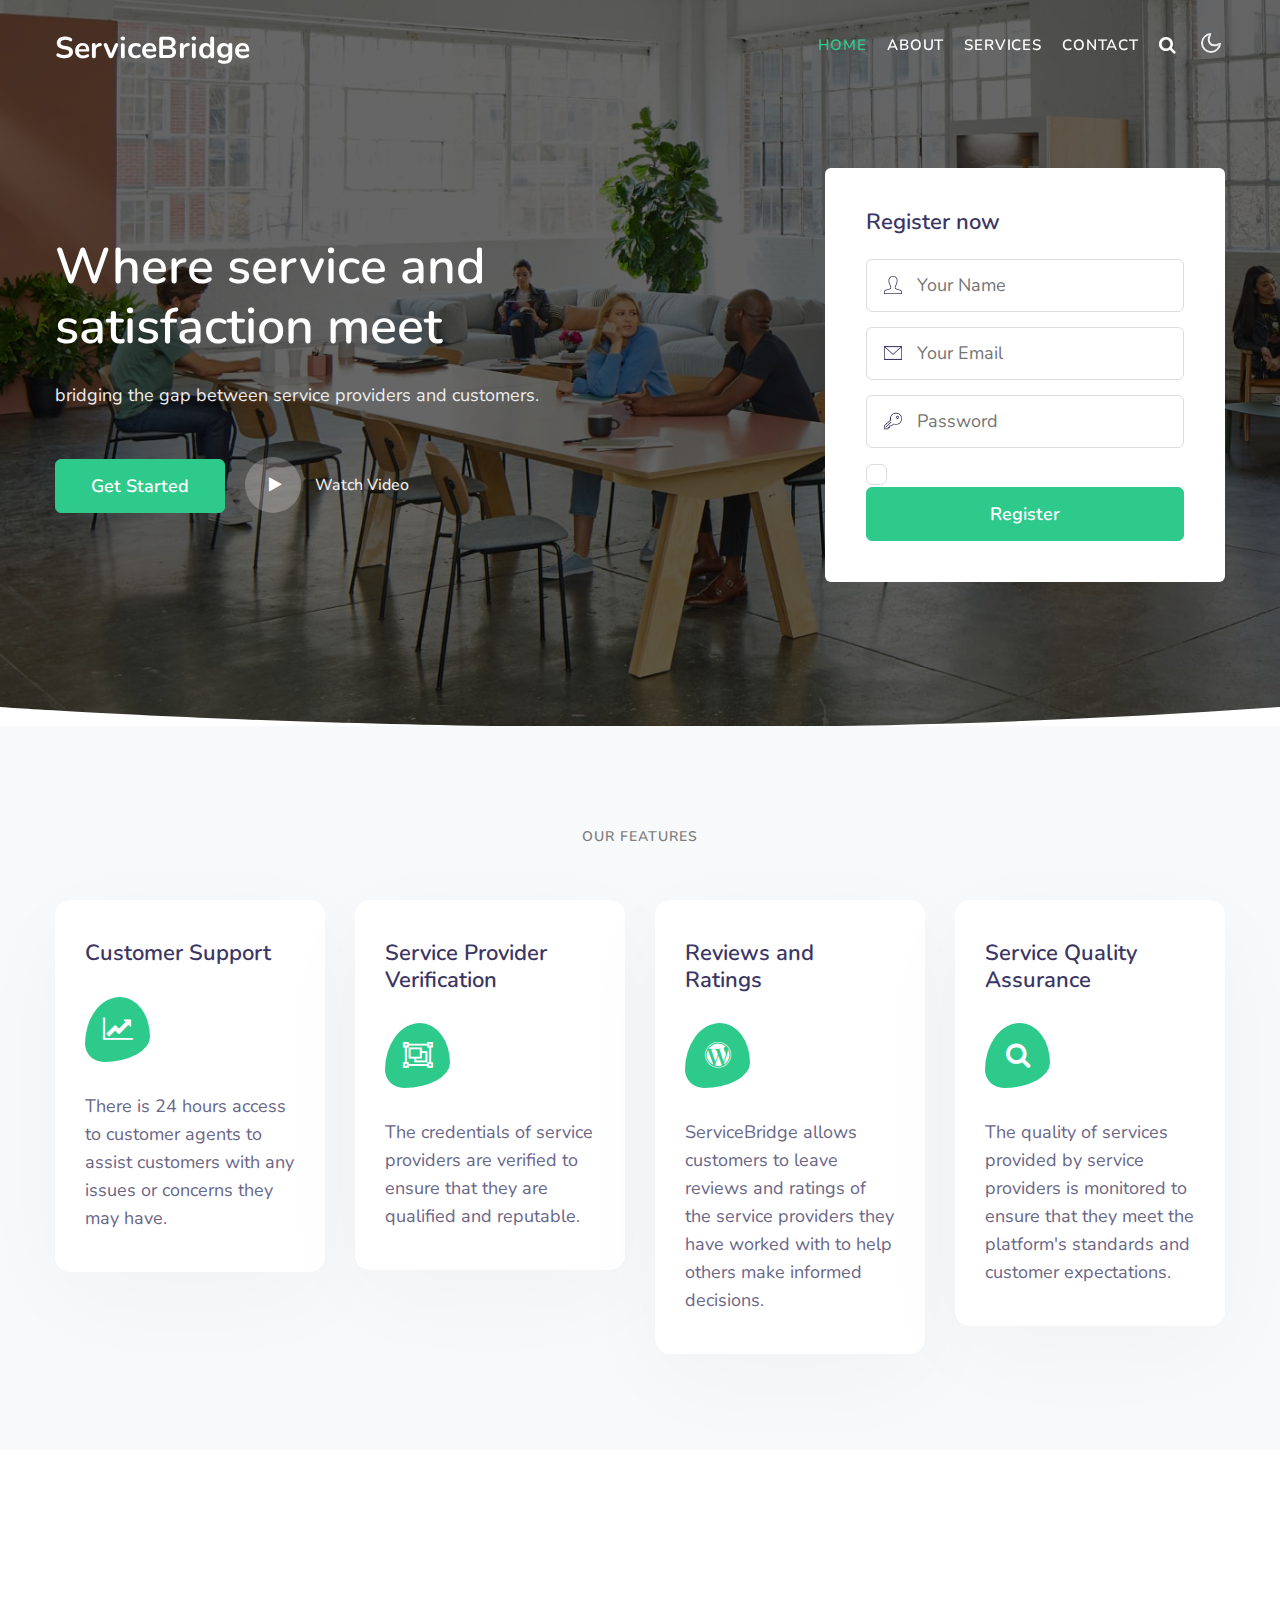
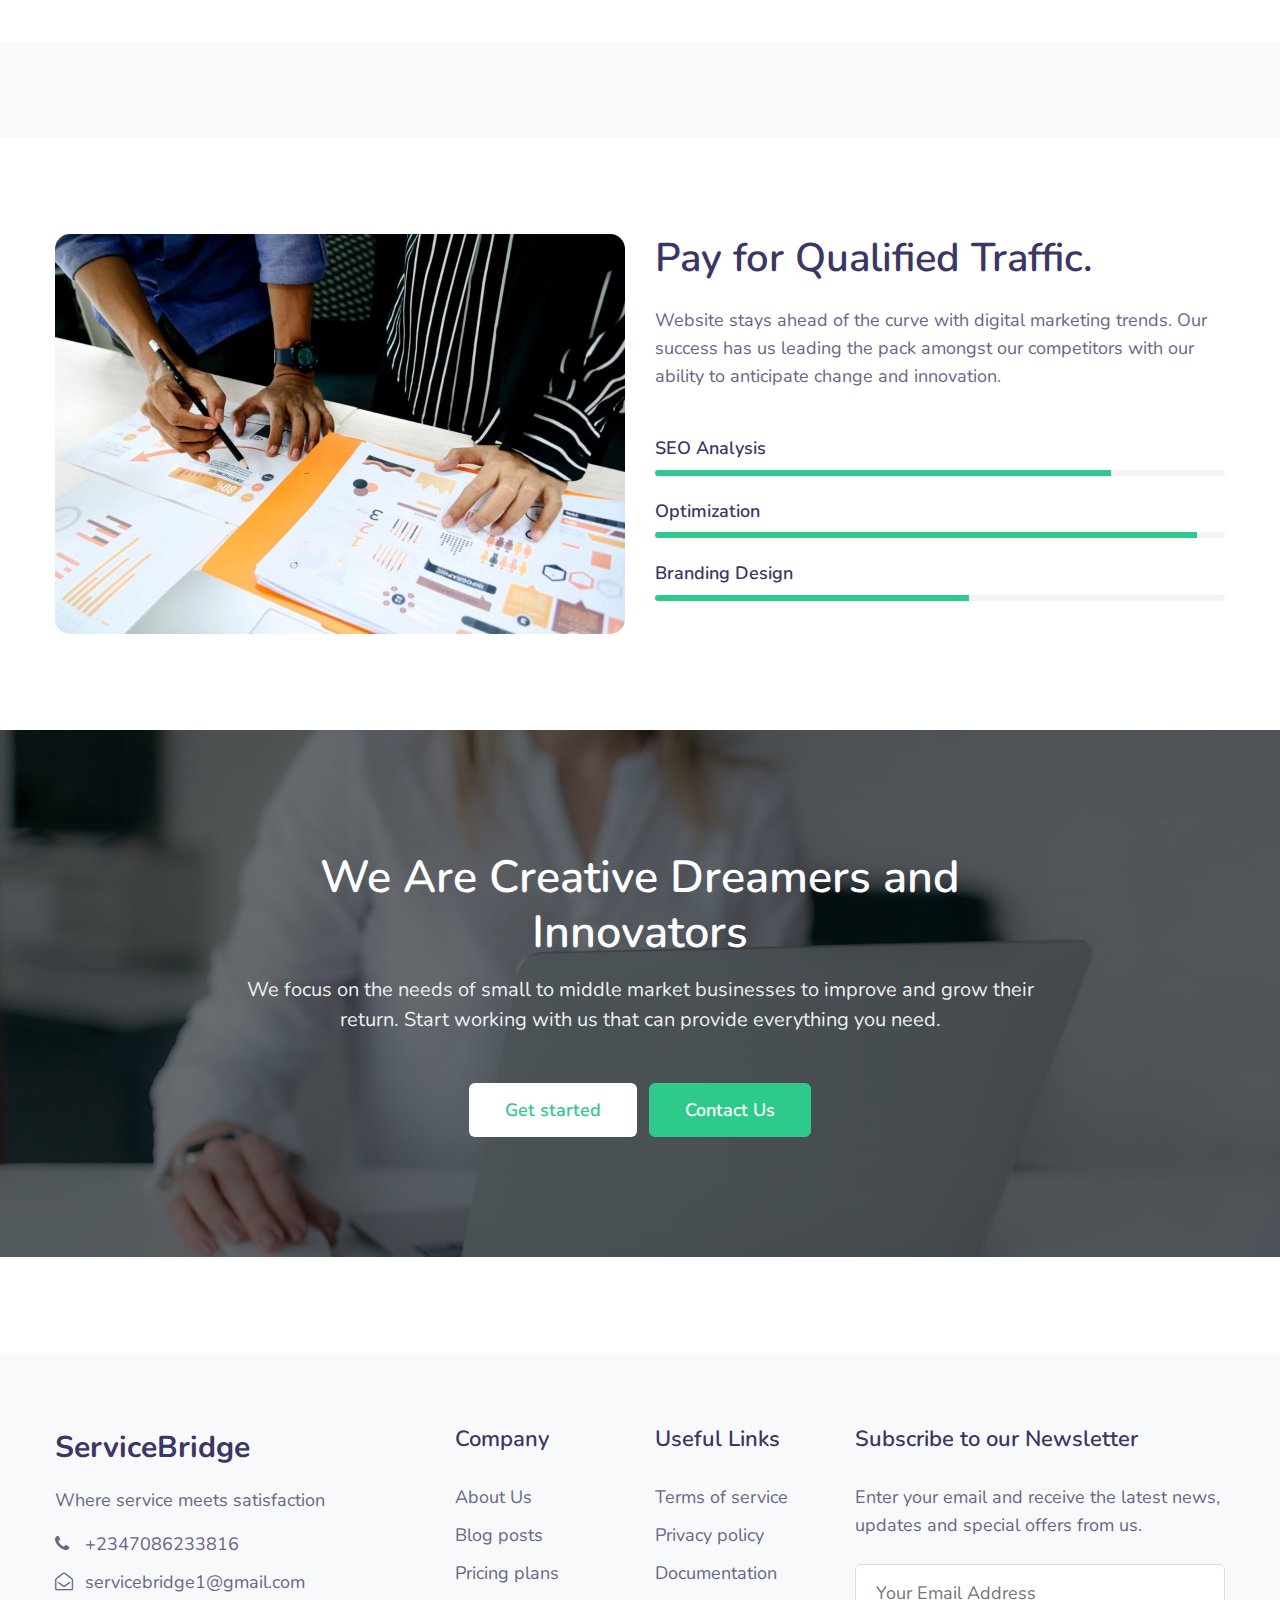
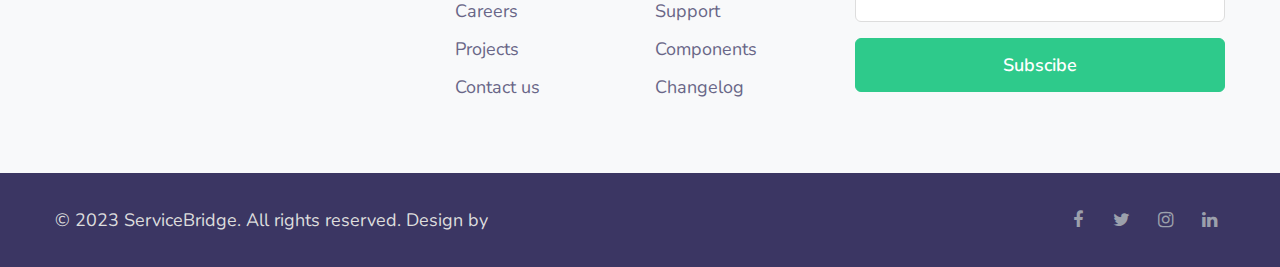
==== commit 9bd67b0a: "Add files via upload" ====
--- a/index.html
+++ b/index.html
@@ -107,7 +107,7 @@
                     </span>
                     <!-- dialog itself, mfp-hide class is required to make dialog hidden -->
                     <div id="small-dialog" class="zoom-anim-dialog mfp-hide">
-                        <iframe src="https://www.youtube.com/embed/d67nLyjN4hQ" allow="autoplay; fullscreen"
+                        <iframe src="https://www.youtube.c/embed/d67nLyjN4hQ" allow="autoplay; fullscreen"
                             allowfullscreen=""></iframe>
                     </div>
                 </div>
@@ -120,13 +120,13 @@
                         <div class="form-style-w3ls">
                             <input placeholder="Your Name" name="name" type="text" required="">
                             <input placeholder="Your Email" name="email" type="email" required="">
-                            <input placeholder="NIN" name="NIN" type="password" required="">
+                            
                             <input placeholder="Password" name="password" type="password" required="">
                             <label class="check-remember container1 mb-3">
                                 <input type="checkbox">
                                 <span class="checkmark"></span>
                             </label>
-                            <p class="remember mb-3">I Accept <a href="#accept">Terms & Conditions</a></p>
+                            
 
                             <button class="btn btn-style btn-primary w-100"> Register</button>
                         </div>
@@ -153,7 +153,7 @@
 		<div class="container py-lg-5 py-md-4">
             <div class="text-center">
                 <span class="title-small">Our Features</span>
-                <h3 class="title-big mb-sm-5 mb-4 pb-sm-0 pb-2">Service Provider Verification</h3>
+                <h3 class="title-big mb-sm-5 mb-4 pb-sm-0 pb-2"></h3>
             </div>
 			<div class="grids-area-hny main-cont-wthree-fea row">
 				<div class="col-lg-3 col-md-6 grids-feature">
@@ -165,9 +165,9 @@
 				</div>
 				<div class="col-lg-3 col-md-6 grids-feature mt-sm-0 mt-4">
 					<div class="area-box">
-						<h4><a href="#feature" class="title-head">Payment Processing</a></h4>
+						<h4><a href="#feature" class="title-head">Service Provider Verification</a></h4>
 						<span class="fa fa-object-group"></span>
-						<p>There is a secure processing of payments from customers and payments to service providers in a timely and efficient manner.</p>
+						<p>The credentials of service providers are verified to ensure that they are qualified and reputable.</p>
 					</div>
 				</div>
 				<div class="col-lg-3 col-md-6 grids-feature mt-lg-0 mt-4">
@@ -192,22 +192,7 @@
 <section class="w3l-index3" id="about">
     <div class="midd-w3 py-5">
         <div class="container py-lg-5 py-md-3">
-            <div class="row">
-                <div class="col-lg-6">
-                    <div class="position-relative">
-                        <img src="assets/images/about1.jpg" alt="" class="radius-image-full img-fluid">
-                    </div>
-                </div>
-                <div class="col-lg-6 mt-lg-0 mt-md-5 mt-4 align-self">
-                    <h3 class="title-big mx-0">Passion, Dedication, Hard Work and a lot of Coffee.</h3>
-                    <p class="mt-md-4 mt-3">Lorem ipsum viverra feugiat. Pellen tesque libero ut justo,
-                        ultrices in ligula. Semper at tempufddfel. Lorem ipsum dolor sit amet 
-                        elit. Non quae, fugiat nihil ad. Lorem ipsum dolor sit amet. Lorem ipsum init
-                        dolor sit, amet elit. Dolor ipsum non velit, culpa!</p>
-                    <p class="mt-3">Pellen tesque libero ut justo,
-                        ultrices in ligula. Semper at. Lorem init ipsum dolor sit amet elit. Dolor ipsum non velit, culpa!</p>
-                </div>
-            </div>
+           
         </div>
     </div>
 </section>
@@ -215,31 +200,7 @@
 
 <!-- stats -->
 <section class="w3l-stats py-lg-5 py-4" id="stats">
-    <div class="container py-md-5 py-4">
-        <h3 class="title-big mb-md-5 mb-5 text-center">Everything about Success</h3>
-        <div class="row stats-con">
-            <div class="col-md-3 col-6 stats_info counter_grid">
-                <span class="fa fa-dollar"></span>
-                <p class="counter">45000$</p>
-                <h4>Investment</h4>
-            </div>
-            <div class="col-md-3 col-6 stats_info counter_grid1">
-                <span class="fa fa-trophy"></span>
-                <p class="counter">15+</p>
-                <h4>Awards</h4>
-            </div>
-            <div class="col-md-3 col-6 stats_info counter_grid mt-md-0 mt-5">
-                <span class="fa fa-gift"></span>
-                <p class="counter">48002$</p>
-                <h4>Profitability</h4>
-            </div>
-            <div class="col-md-3 col-6 stats_info counter_grid2 mt-md-0 mt-5">
-                <span class="fa fa-line-chart"></span>
-                <p class="counter">20%</p>
-                <h4>Growth</h4>
-            </div>
-        </div>
-    </div>
+    
 </section>
 <!-- //stats -->
 
@@ -305,98 +266,7 @@
 </div>
 <!-- //middle -->
 <div class="w3l-homeblog py-5" id="homeblog">
-    <div class="container py-lg-5 py-md-4">
-        <h6 class="title-small text-center">Blog posts</h6>
-        <h3 class="title-big mb-md-5 mb-4 pb-md-0 pb-2 text-center">Read Our Latest News</h3>
-        <div class="text11-content">
-            <div class="row">
-                <div class="col-lg-4 col-md-6 item">
-                    <div class="card">
-                        <div class="card-header p-0 position-relative border-0">
-                            <a href="#blog-single">
-                                <img class="card-img-bottom d-block radius-image" src="assets/images/blog1.jpg"
-                                    alt="Card image cap">
-                            </a>
-                        </div>
-                        <div class="card-body p-0 blog-details">
-                            <div class="bottom mt-4">
-                                <div>
-                                    <h6 class="">July 28, 2020.</h6>
-                                    <a href="#admin" class="post">Business</a>
-                                </div>
-                                <ul class="list-unstyled mb-0">
-                                    <li class="list-inline-item mr-2 mb-0"><a href="#url" class="text-muted like"><i
-                                                class="fa fa-heart-o mr-1"></i>33</a></li>
-                                    <li class="list-inline-item"><a href="#url" class="text-muted comments"><i
-                                                class="fa fa-comment-o mr-1"></i>08</a></li>
-                                </ul>
-                            </div>
-                            <a href="#blog-single" class="blog-desc">How to Increase Your ROI Through scientific
-                                SEM?</a>
-                            <a href="#read" class="read">Read more <span class="fa fa-long-arrow-right"></span></a>
-                        </div>
-                    </div>
-                </div>
-                <div class="col-lg-4 col-md-6 item mt-md-0 mt-5">
-                    <div class="card">
-                        <div class="card-header p-0 position-relative border-0">
-                            <a href="#blog-single">
-                                <img class="card-img-bottom d-block radius-image" src="assets/images/blog2.jpg"
-                                    alt="Card image cap">
-                            </a>
-                        </div>
-                        <div class="card-body p-0 blog-details">
-                            <div class="bottom mt-4">
-                                <div>
-                                    <h6 class="">July 28, 2020.</h6>
-                                    <a href="#admin" class="post">Technology</a>
-                                </div>
-                                <ul class="list-unstyled mb-0">
-                                    <li class="list-inline-item mr-2 mb-0"><a href="#url" class="text-muted like"><i
-                                                class="fa fa-heart-o mr-1"></i>33</a></li>
-                                    <li class="list-inline-item"><a href="#url" class="text-muted comments"><i
-                                                class="fa fa-comment-o mr-1"></i>08</a></li>
-                                </ul>
-                            </div>
-                            <a href="#blog-single" class="blog-desc">
-                                Design your smartest apps in your own way
-                            </a>
-                            <a href="#read" class="read">Read more <span class="fa fa-long-arrow-right"></span></a>
-                        </div>
-                    </div>
-                </div>
-                <div class="col-lg-4 col-md-6 item mt-lg-0 mt-5">
-                    <div class="card">
-                        <div class="card-header p-0 position-relative border-0">
-                            <a href="#blog-single">
-                                <img class="card-img-bottom d-block radius-image" src="assets/images/blog3.jpg"
-                                    alt="Card image cap">
-                            </a>
-                        </div>
-                        <div class="card-body p-0 blog-details">
-                            <div class="bottom mt-4">
-                                <div>
-                                    <h6 class="">July 28, 2020.</h6>
-                                    <a href="#admin" class="post">Creativity</a>
-                                </div>
-                                <ul class="list-unstyled mb-0">
-                                    <li class="list-inline-item mr-2 mb-0"><a href="#url" class="text-muted like"><i
-                                                class="fa fa-heart-o mr-1"></i>33</a></li>
-                                    <li class="list-inline-item"><a href="#url" class="text-muted comments"><i
-                                                class="fa fa-comment-o mr-1"></i>08</a></li>
-                                </ul>
-                            </div>
-                            <a href="#blog-single" class="blog-desc">How mobile apps are changing the IT
-                                world</a>
-                            <a href="#read" class="read">Read more <span class="fa fa-long-arrow-right"></span></a>
-                        </div>
-                    </div>
-                </div>
-
-
-            </div>
-        </div>
-    </div>
+  
 </div>
 <!-- footer -->
 <section class="w3l-footer-29-main">
@@ -409,9 +279,9 @@
           </div>
           <p>Where service meets satisfaction</p>
           <ul class="mt-3">
-            <li><a href="tel:+(21) 255 999 8888"><span class="fa fa-phone"></span> +(21) 255 999 8888</a></li>
-            <li><a href="mailto:hdk@mail.com" class="mail"><span class="fa fa-envelope-open-o"></span>
-                hds@mail.com</a></li>
+            <li><a href="tel:+(21) 255 999 8888"><span class="fa fa-phone"></span> +2347086233816</a></li>
+            <li><a href="mailto:servicebridge1@gmail.com" class="mail"><span class="fa fa-envelope-open-o"></span>
+                servicebridge1@gmail.com</a></li>
           </ul>
         </div>
         <div class="col-lg-2 col-md-6 col-sm-5 col-6 footer-list-29 footer-2 mt-sm-0 mt-5">
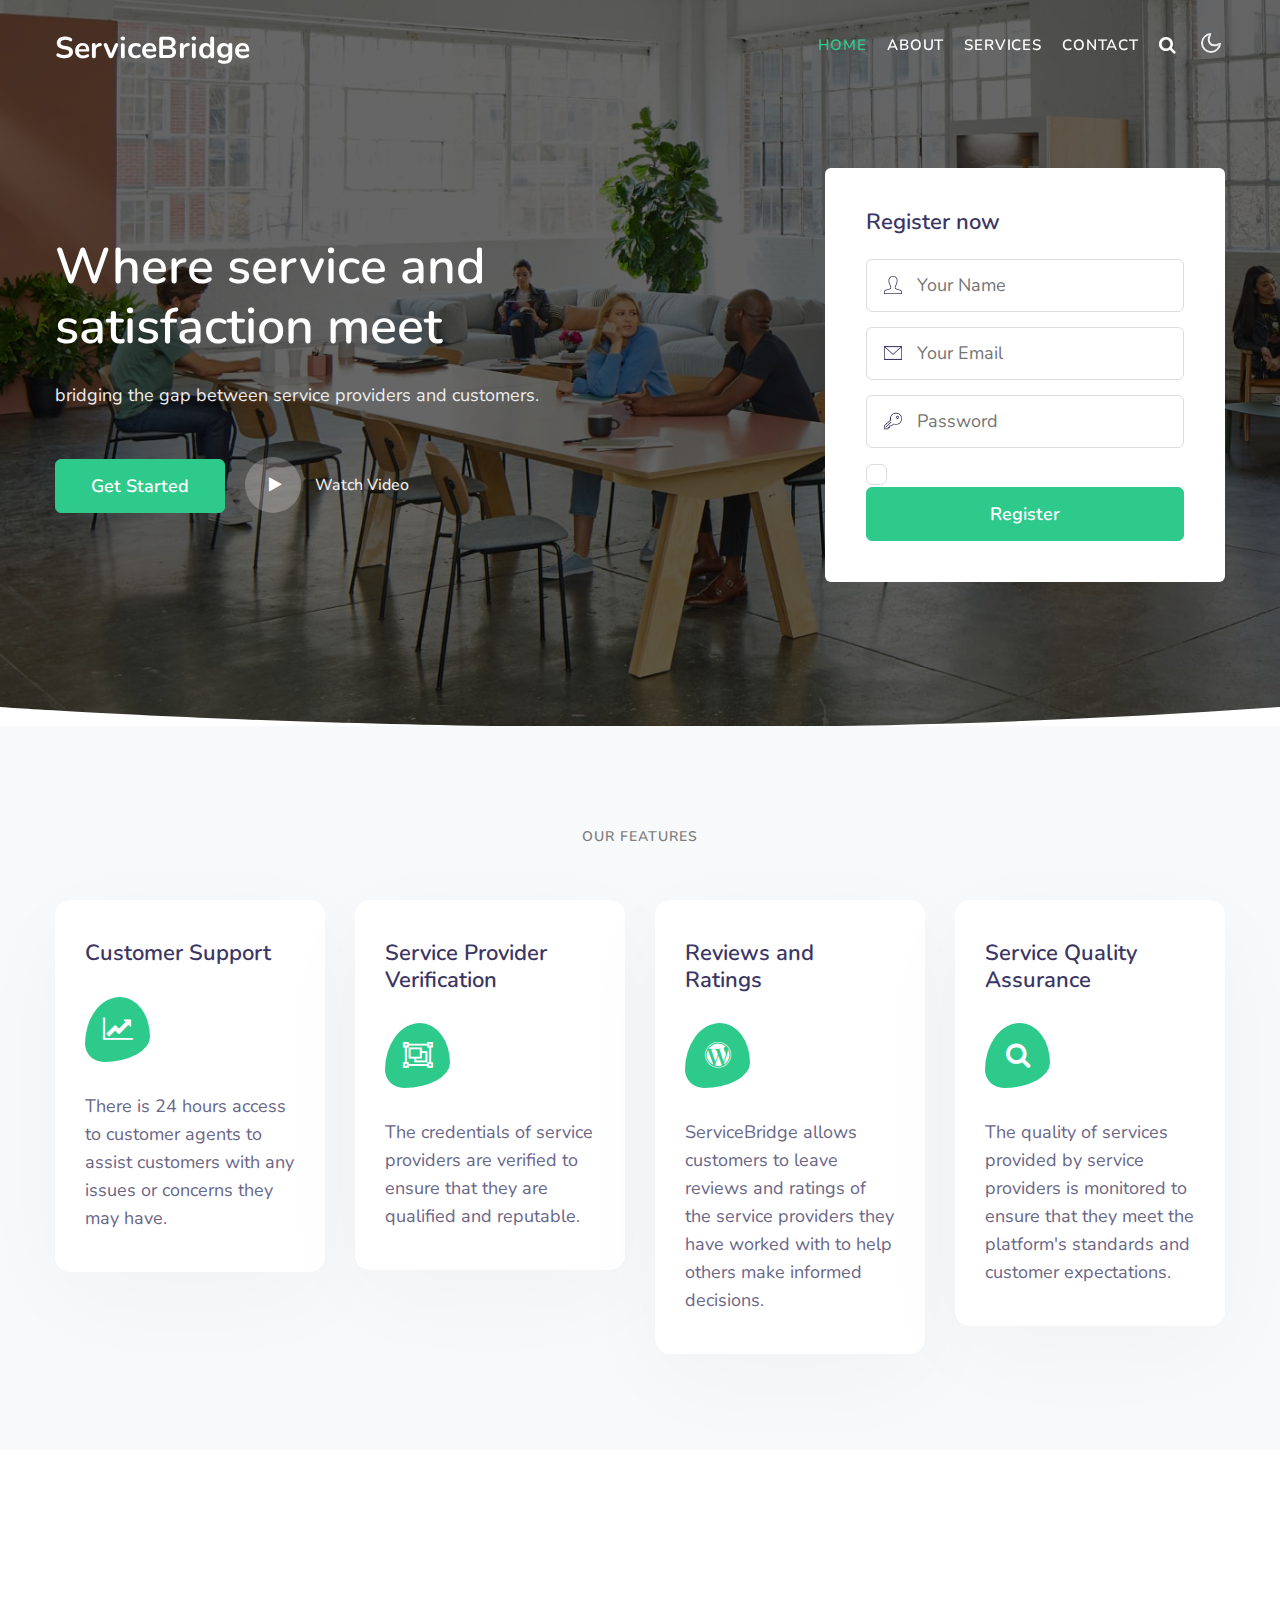
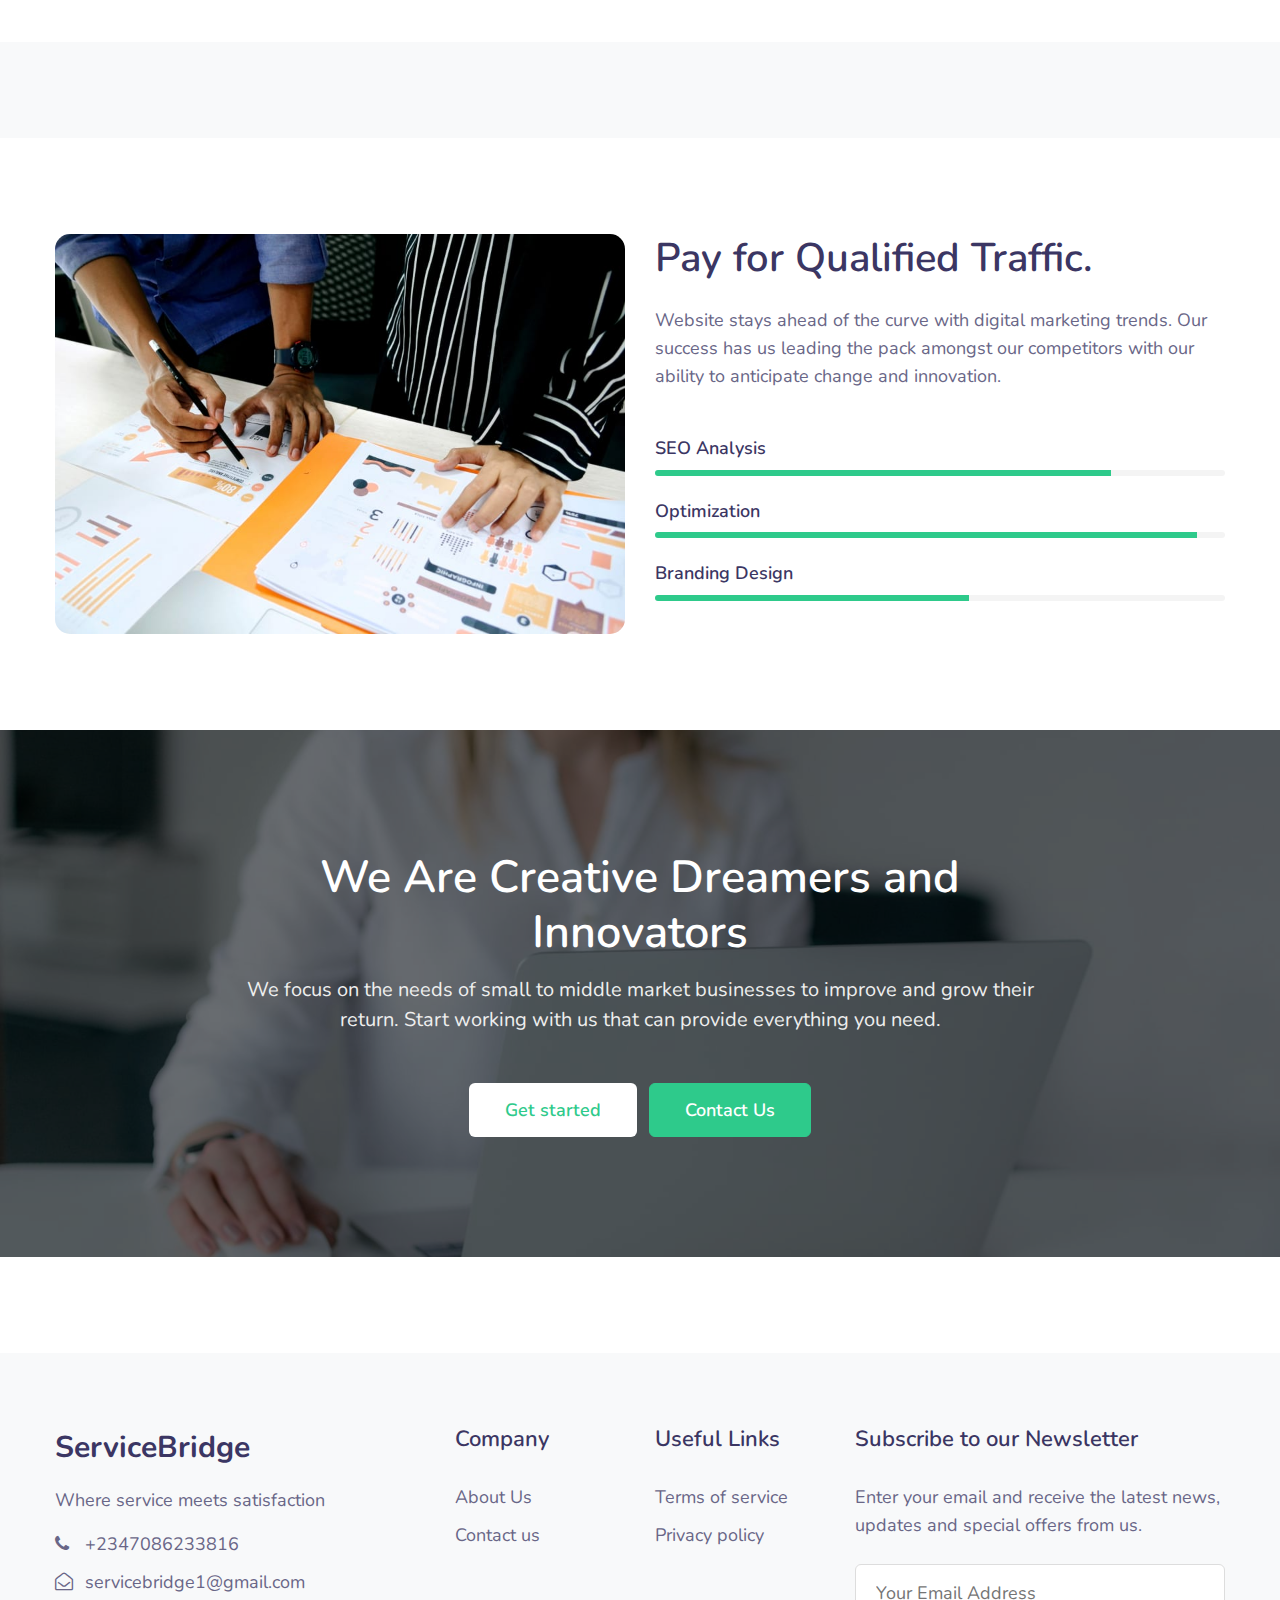
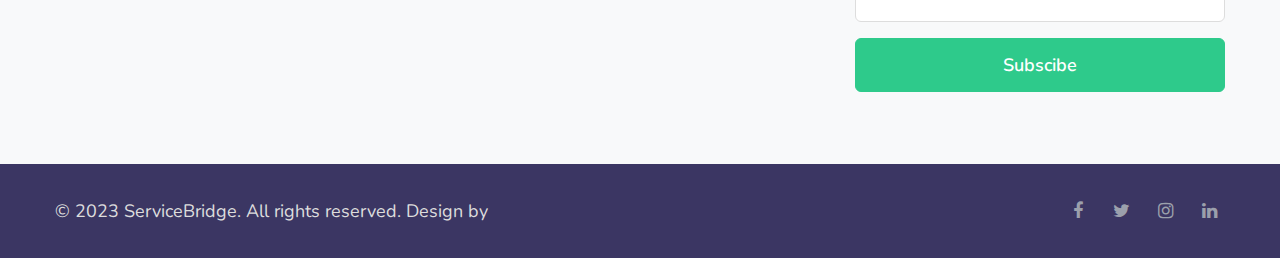
==== commit f94a751a: "Update index.html" ====
--- a/index.html
+++ b/index.html
@@ -289,10 +289,10 @@
           <ul>
             <h6 class="footer-title-29">Company</h6>
             <li><a href="about.html">About Us</a></li>
-            <li><a href="#blog"> Blog posts</a></li>
-            <li><a href="services.html#pricing"> Pricing plans</a></li>
-            <li><a href="#careers"> Careers</a></li>
-            <li><a href="#projects"> Projects</a></li>
+            
+            
+           
+            
             <li><a href="contact.html">Contact us</a></li>
           </ul>
         </div>
@@ -300,11 +300,8 @@
           <h6 class="footer-title-29">Useful Links</h6>
           <ul>
             <li><a href="#terms">Terms of service</a></li>
-            <li><a href="#privacy"> Privacy policy</a></li>
-            <li><a href="#doc"> Documentation</a></li>
-            <li><a href="#support"> Support</a></li>
-            <li><a href="#components"> Components</a></li>
-            <li><a href="#changelog"> Changelog</a></li>
+            <li><a href="services.html#privacy"> Privacy policy</a></li>
+           
           </ul>
 
         </div>
--- a/assets/css/style-starter.css
+++ b/assets/css/style-starter.css
@@ -1,8 +1,6 @@
 @charset "UTF-8";
 /*--
-Author: W3layouts
-Author URL: http://w3layouts.com
---*/
+
 /*!
  * Bootstrap v4.4.1 (https://getbootstrap.com/)
  * Copyright 2011-2019 The Bootstrap Authors
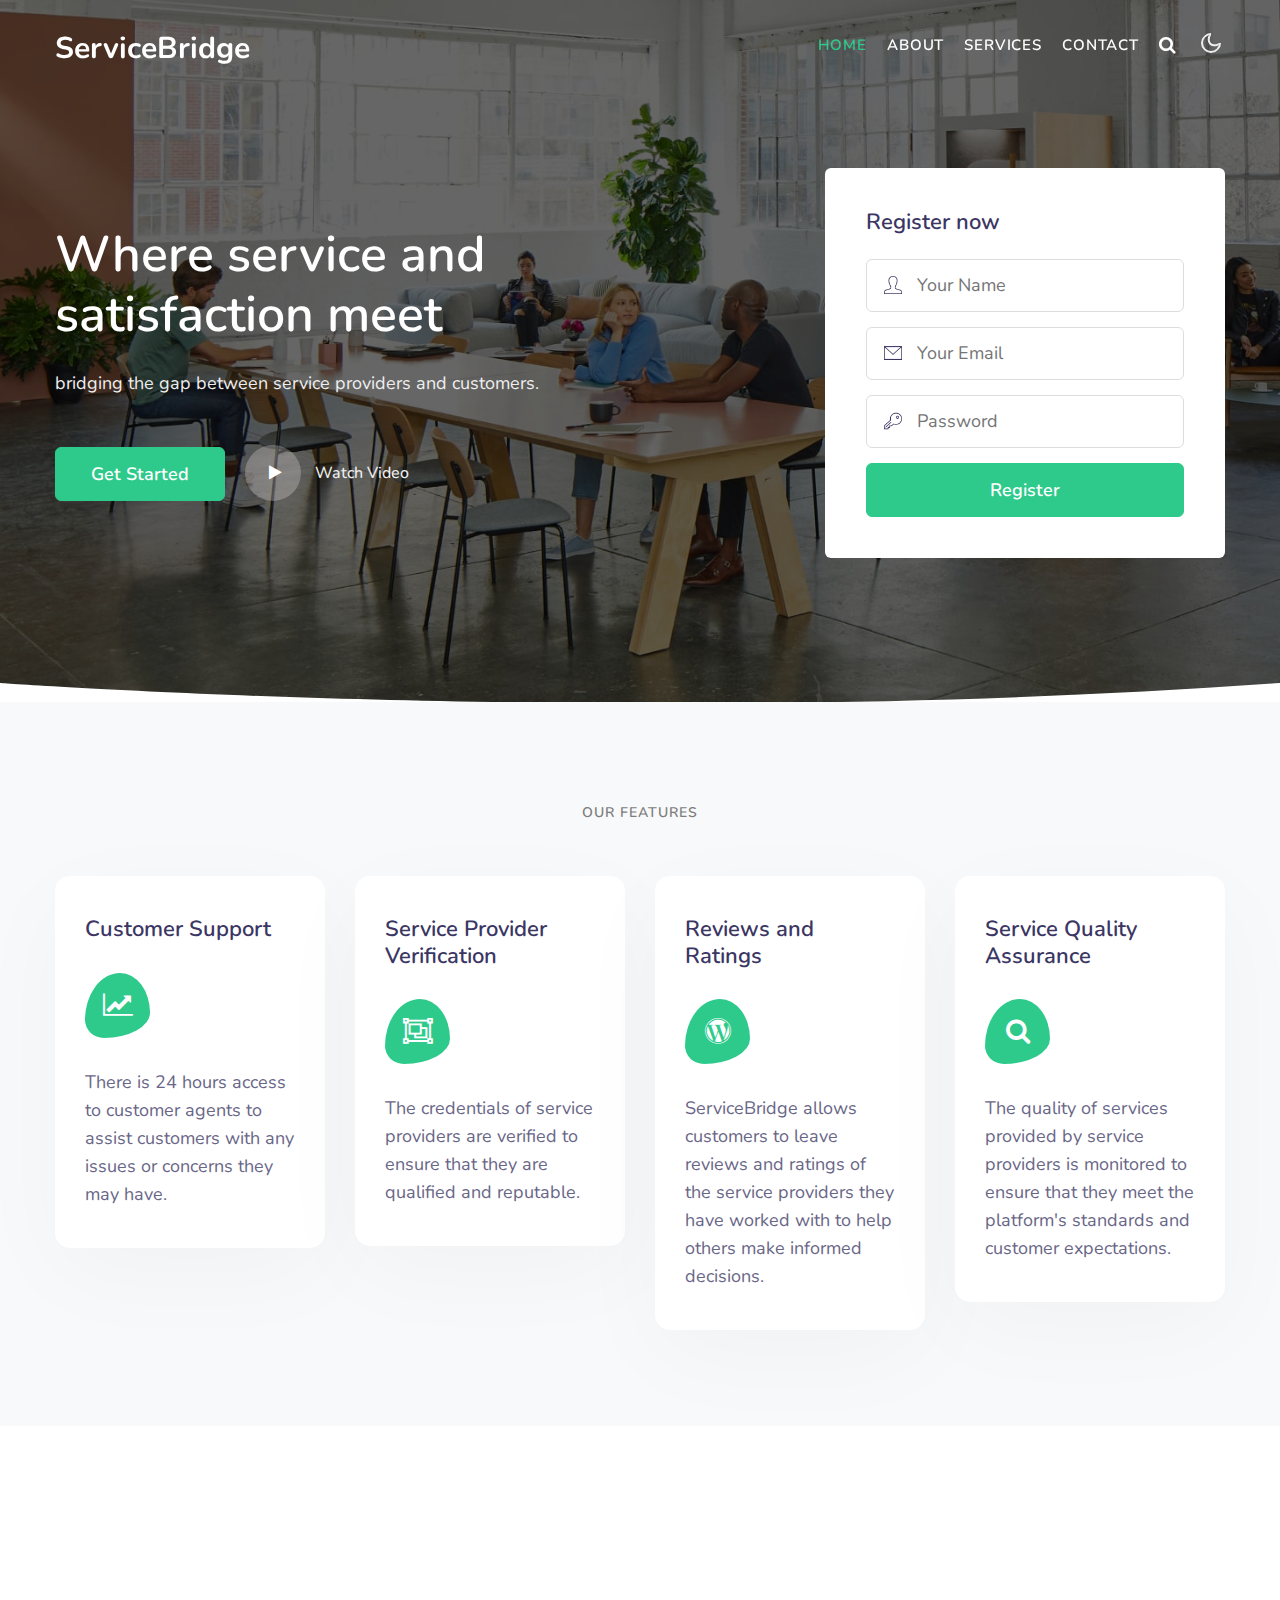
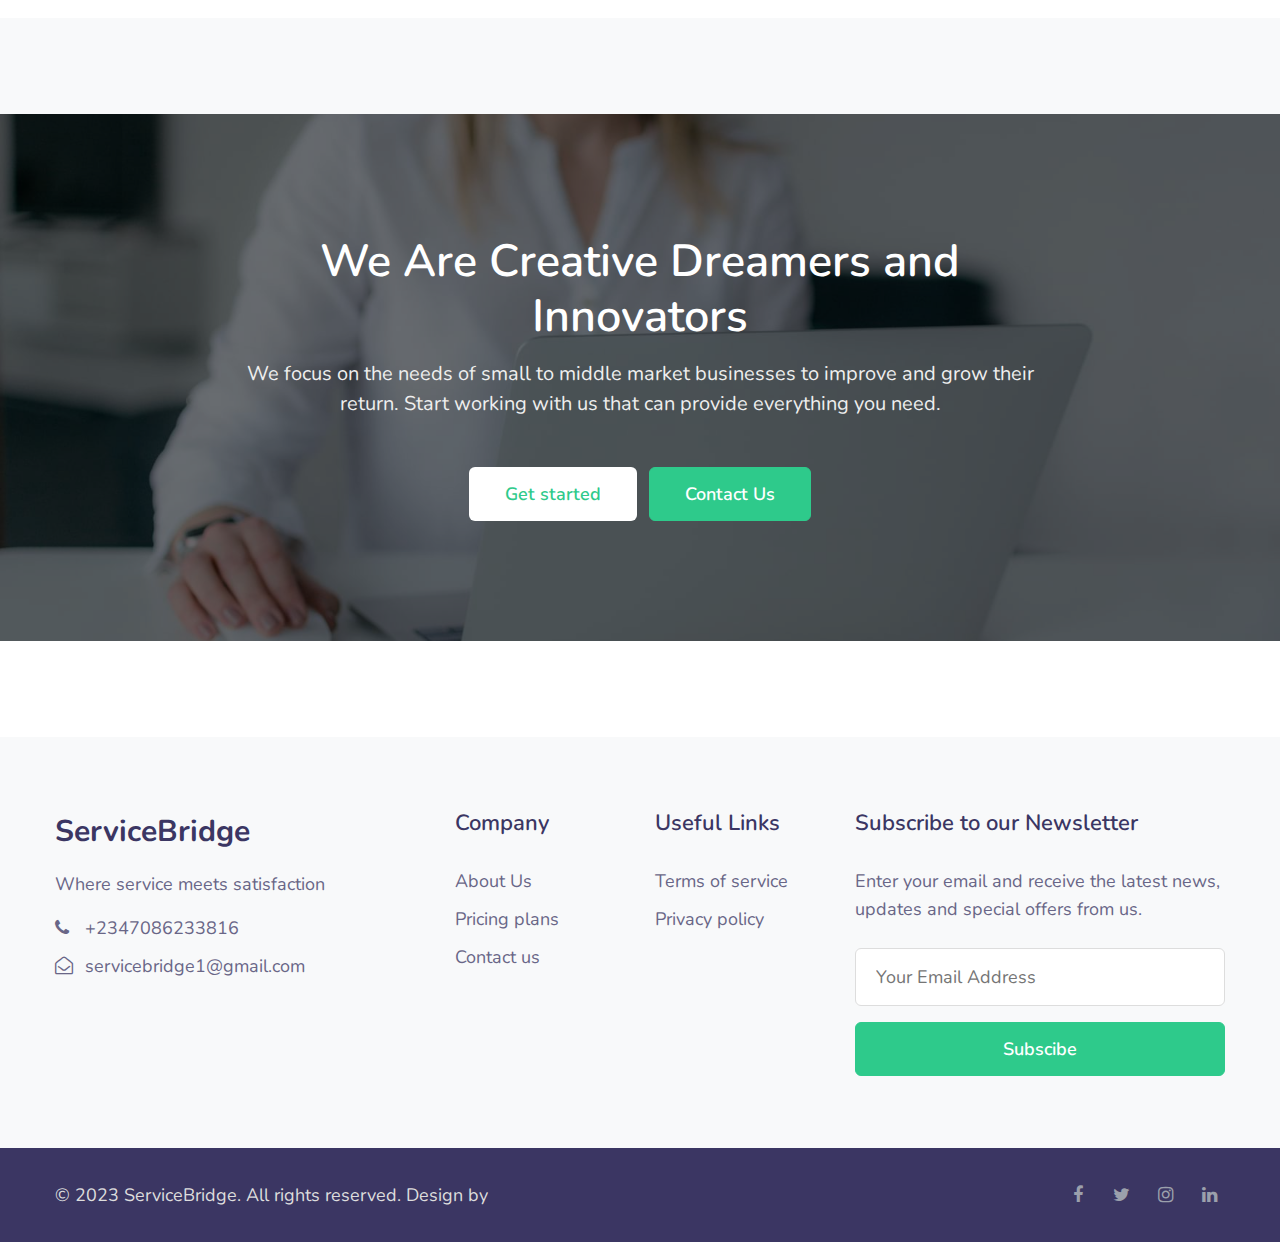
==== commit 0afa7ec5: "Add files via upload" ====
--- a/index.html
+++ b/index.html
@@ -96,7 +96,7 @@
                 <h3 class="mb-md-4 mb-3">Where service and satisfaction meet</h3>
                 <p>bridging the gap between service providers and customers.</p>
                 <div class="mt-md-5 mt-4">
-                    <a class="btn btn-primary btn-style" href="about.html"> Get Started </a>
+                    <a class="btn btn-primary btn-style" href="registration.html"> Get Started </a>
                     <a href="#small-dialog" class="popup-with-zoom-anim play-view text-center pl-3">
                         <span class="video-play-icon">
                             <span class="fa fa-play"></span>
@@ -122,10 +122,7 @@
                             <input placeholder="Your Email" name="email" type="email" required="">
                             
                             <input placeholder="Password" name="password" type="password" required="">
-                            <label class="check-remember container1 mb-3">
-                                <input type="checkbox">
-                                <span class="checkmark"></span>
-                            </label>
+                         
                             
 
                             <button class="btn btn-style btn-primary w-100"> Register</button>
@@ -206,50 +203,7 @@
 
 
 <!-- home page skills section -->
-<section class="w3l-skills" id="skills">
-    <div class="midd-w3 py-5">
-        <div class="container py-lg-5 py-md-3">
-            <div class="row">
-                <div class="col-lg-6">
-                    <img src="assets/images/seo.jpg" alt="" class="radius-image-full img-fluid">
-                </div>
-                <div class="col-lg-6 mt-lg-0 mt-md-5 mt-4">
-                    <h3 class="title-big mx-0">Pay for Qualified Traffic.</h3>
-                    <p class="mt-md-4 mt-3">Website stays ahead of the curve with digital marketing trends. Our success has us
-                        leading the pack amongst our competitors with our ability to anticipate change
-                        and innovation. </p>
-                    <div class="skills-bars mt-md-5 mt-4">
-                        <div class="progress-info">
-                            <h6 class="progress-tittle">SEO Analysis</h6>
-                            <div class="progress">
-                                <div class="progress-bar progress-bar-striped" role="progressbar" style="width: 80%"
-                                    aria-valuenow="80" aria-valuemin="0" aria-valuemax="100">
-                                </div>
-                            </div>
-                        </div>
-                        <div class="progress-info">
-                            <h6 class="progress-tittle">Optimization
-                            </h6>
-                            <div class="progress">
-                                <div class="progress-bar progress-bar-striped" role="progressbar" style="width: 95%"
-                                    aria-valuenow="95" aria-valuemin="0" aria-valuemax="100">
-                                </div>
-                            </div>
-                        </div>
-                        <div class="progress-info">
-                            <h6 class="progress-tittle">Branding Design</h6>
-                            <div class="progress">
-                                <div class="progress-bar progress-bar-striped" role="progressbar" style="width: 55%"
-                                    aria-valuenow="55" aria-valuemin="0" aria-valuemax="100">
-                                </div>
-                            </div>
-                        </div>
-                    </div>
-                </div>
-            </div>
-        </div>
-    </div>
-</section>
+
 <!-- //home page skills section -->
 
 <!-- middle -->
@@ -287,21 +241,21 @@
         <div class="col-lg-2 col-md-6 col-sm-5 col-6 footer-list-29 footer-2 mt-sm-0 mt-5">
 
           <ul>
+            
             <h6 class="footer-title-29">Company</h6>
             <li><a href="about.html">About Us</a></li>
             
-            
+            <li><a href="services.html#pricing"> Pricing plans</a></li>
            
-            
             <li><a href="contact.html">Contact us</a></li>
           </ul>
         </div>
         <div class="col-lg-2 col-md-6 col-sm-5 col-6 footer-list-29 footer-3 mt-lg-0 mt-5">
           <h6 class="footer-title-29">Useful Links</h6>
           <ul>
-            <li><a href="#terms">Terms of service</a></li>
-            <li><a href="services.html#privacy"> Privacy policy</a></li>
-           
+            <li><a href="services.html#terms">Terms of service</a></li>
+            <li><a href="#privacy"> Privacy policy</a></li>
+            
           </ul>
 
         </div>
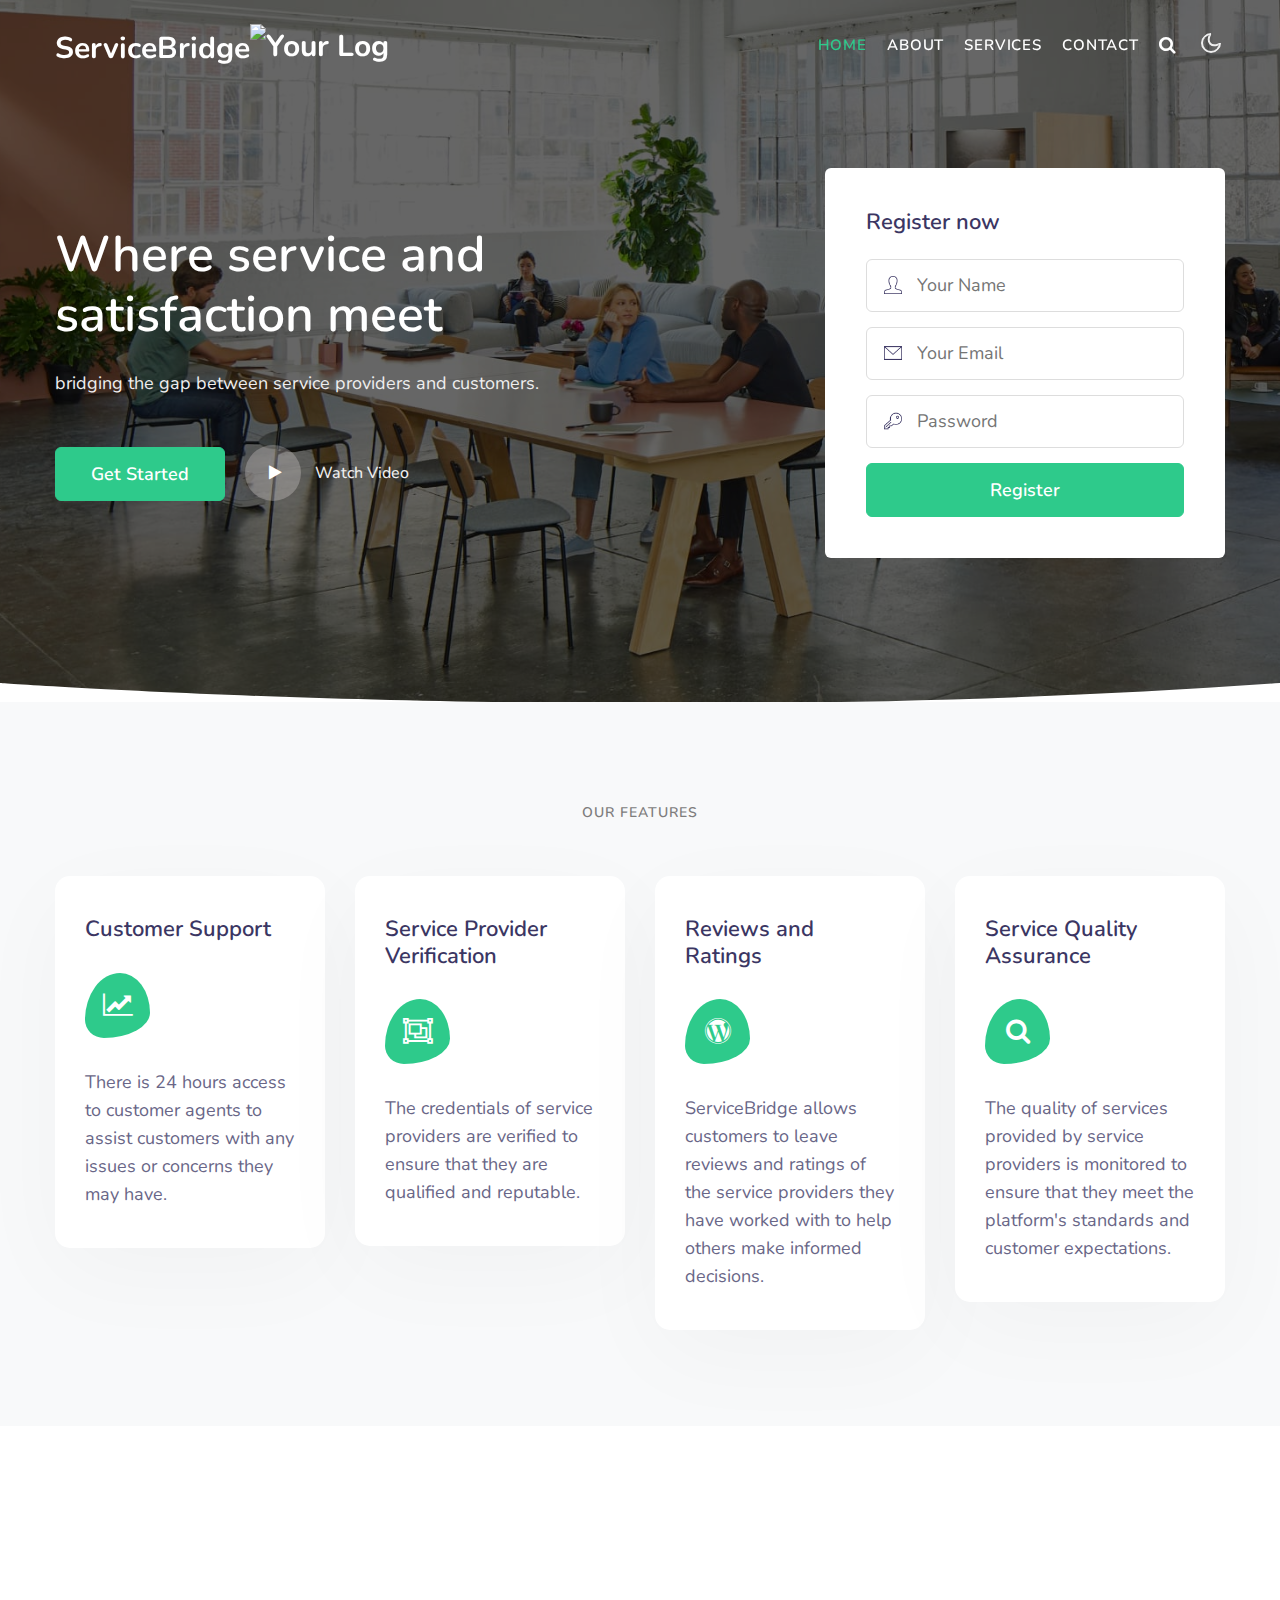
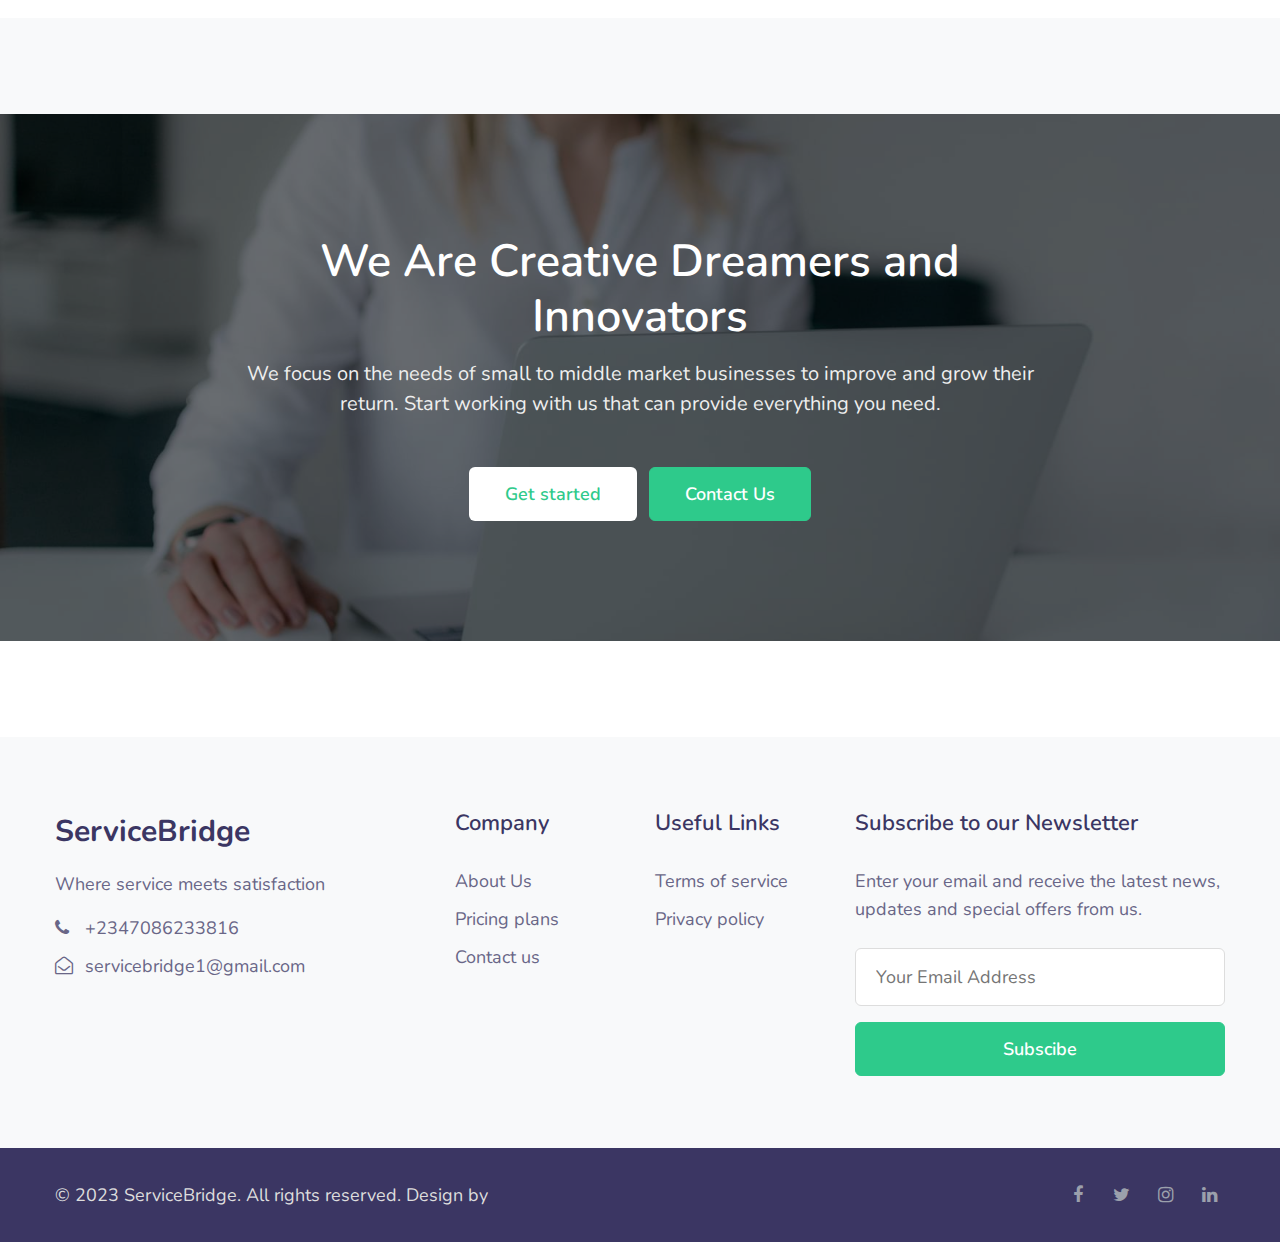
==== commit da98f3d8: "Add files via upload" ====
--- a/index.html
+++ b/index.html
@@ -22,10 +22,10 @@
           <h1> <a class="navbar-brand" href="index.html">
                  ServiceBridge
               </a></h1>
-          <!-- if logo is image enable this   
+             
   <a class="navbar-brand" href="#index.html">
-      <img src="image-path" alt="Your logo" title="Your logo" style="height:35px;" />
-  </a> -->
+      <img src="assets/images/logo.jpeg" alt="Your logo" title="Your logo" style="height:35px;" />
+  </a>
           <button class="navbar-toggler  collapsed bg-gradient" type="button" data-toggle="collapse"
               data-target="#navbarTogglerDemo02" aria-controls="navbarTogglerDemo02" aria-expanded="false"
               aria-label="Toggle navigation">
